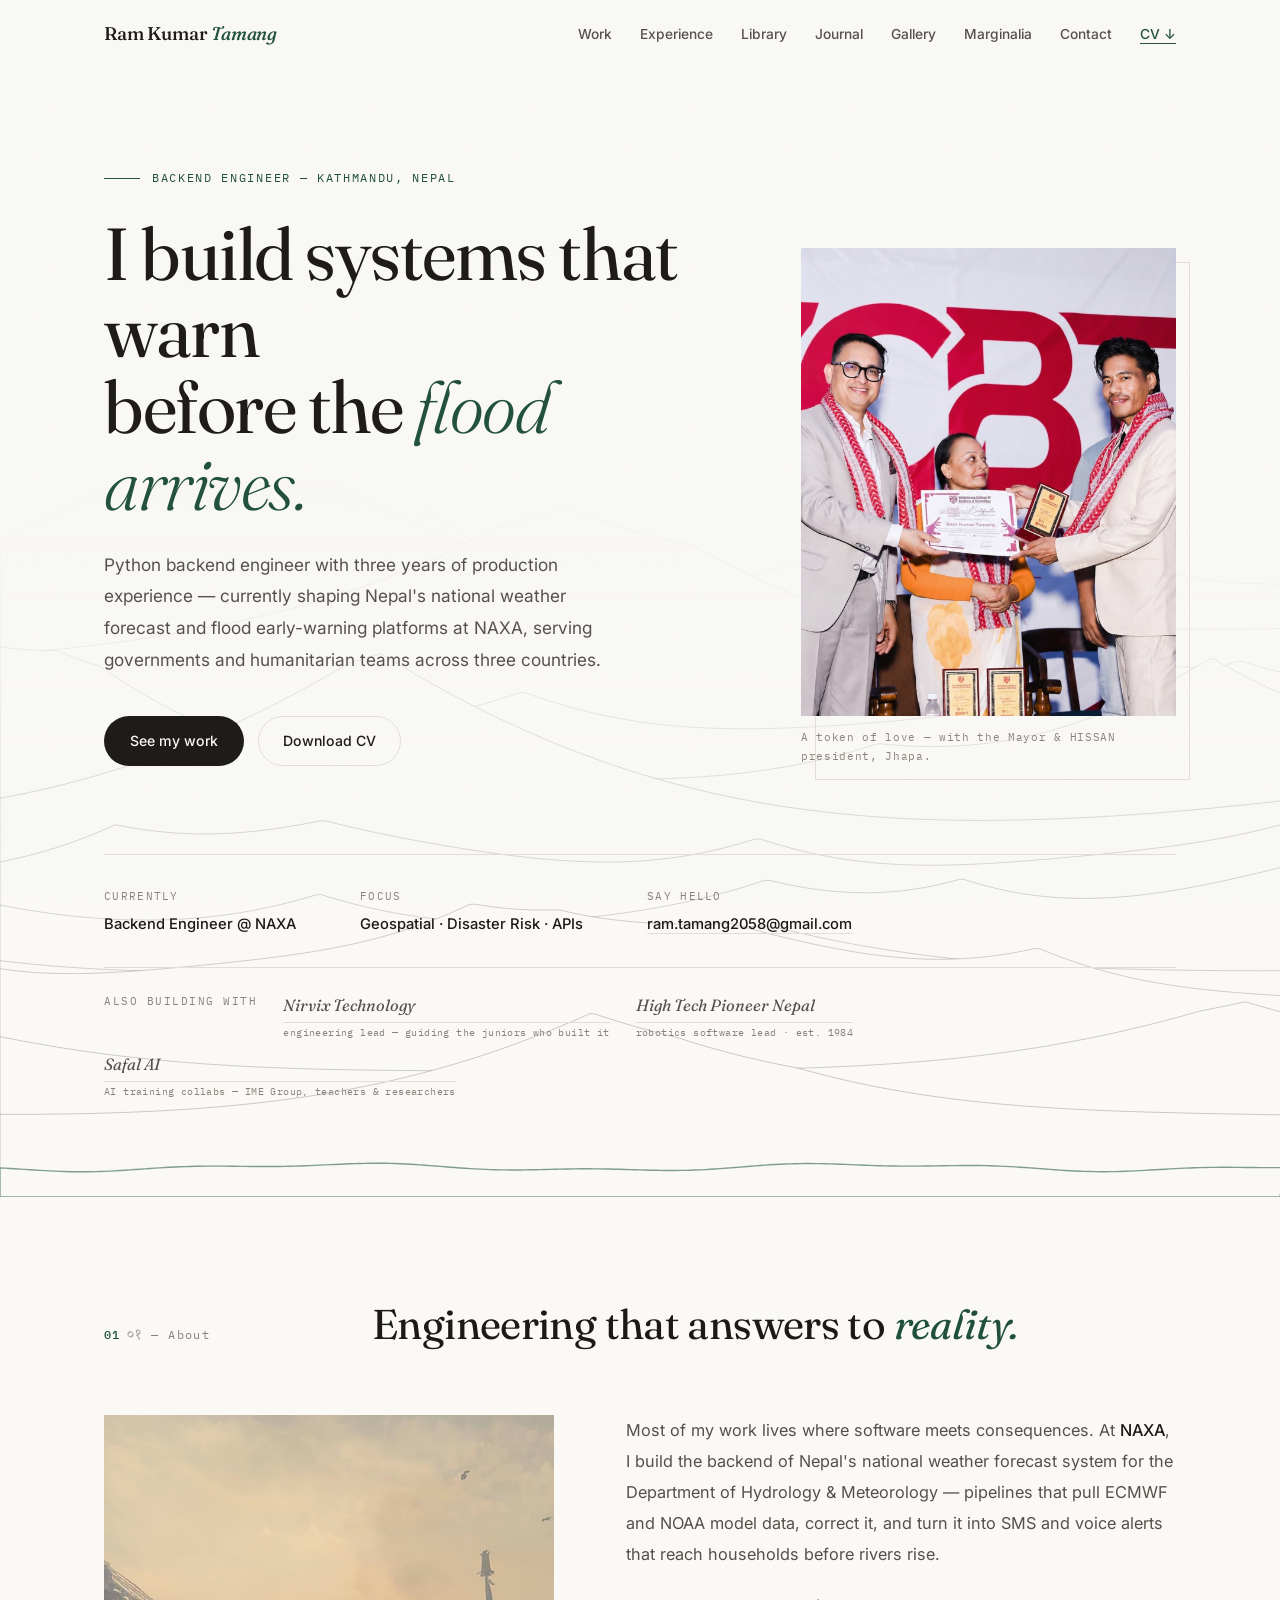
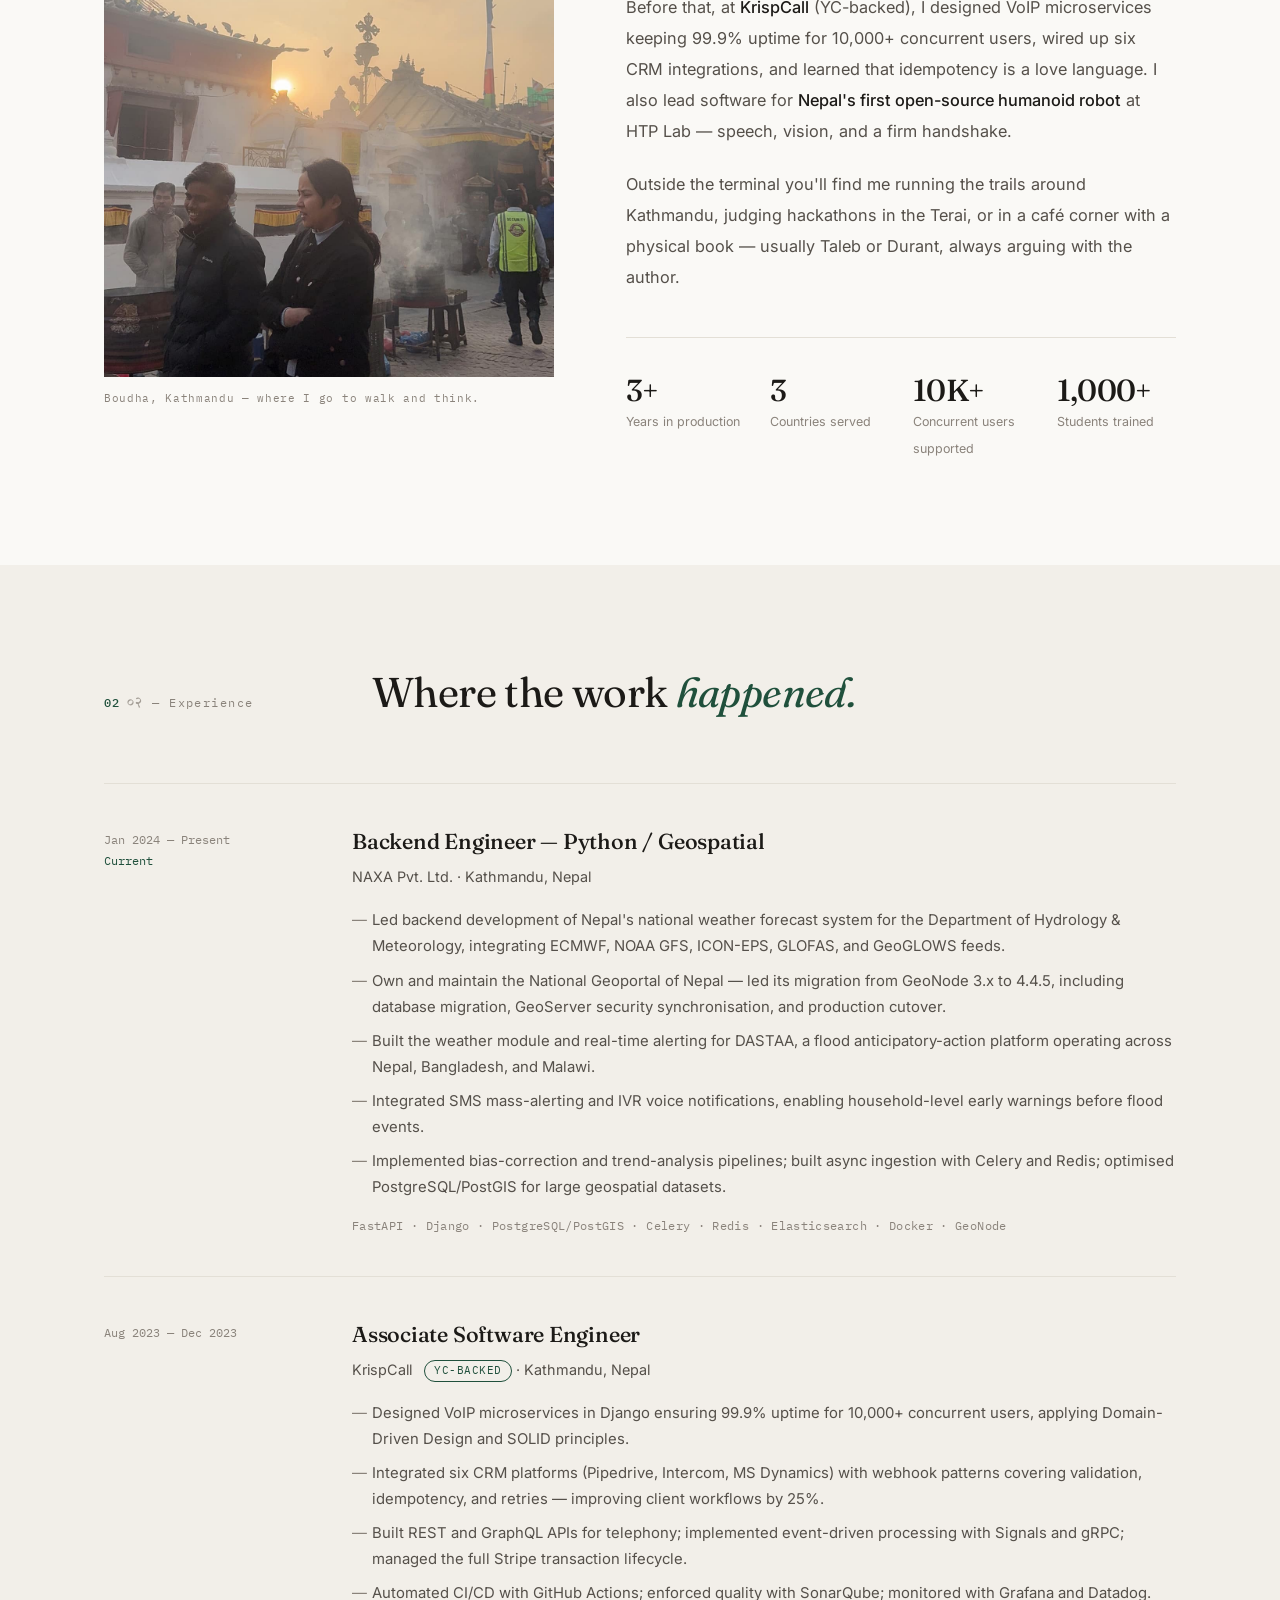
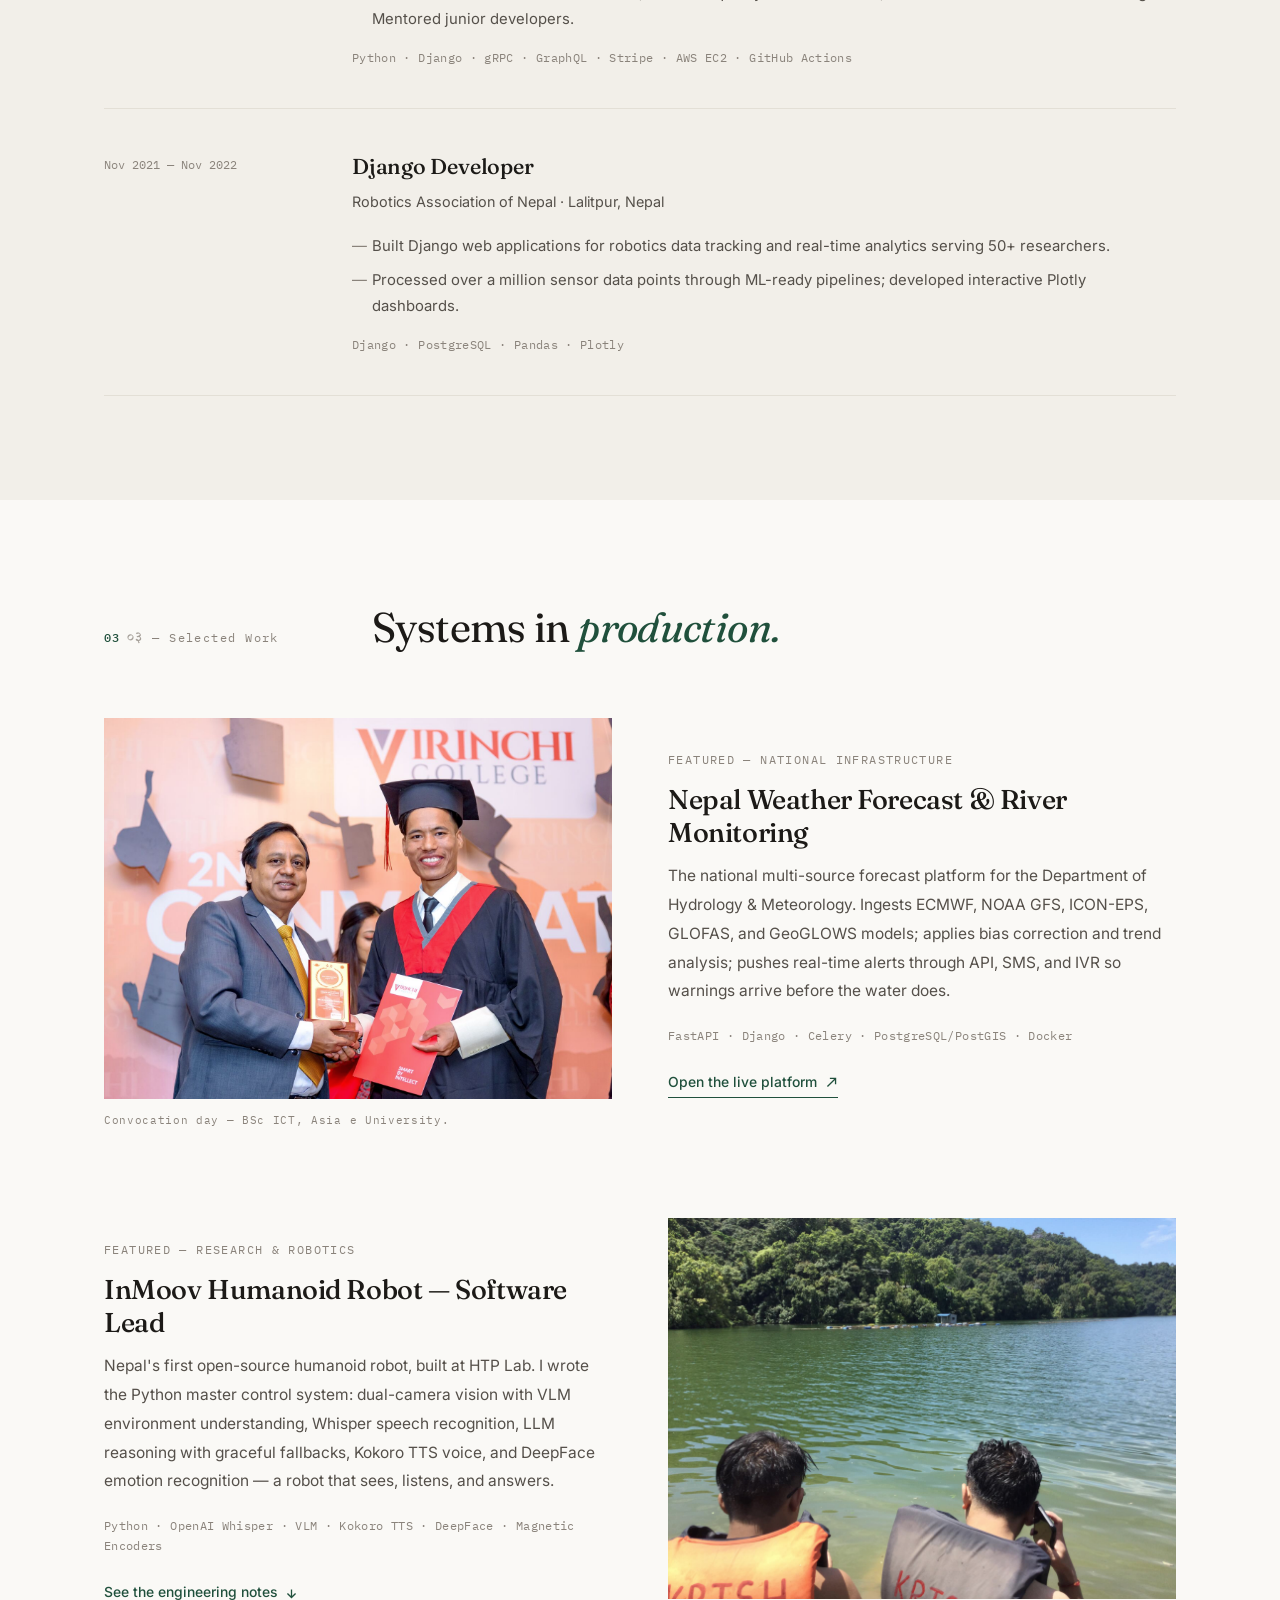
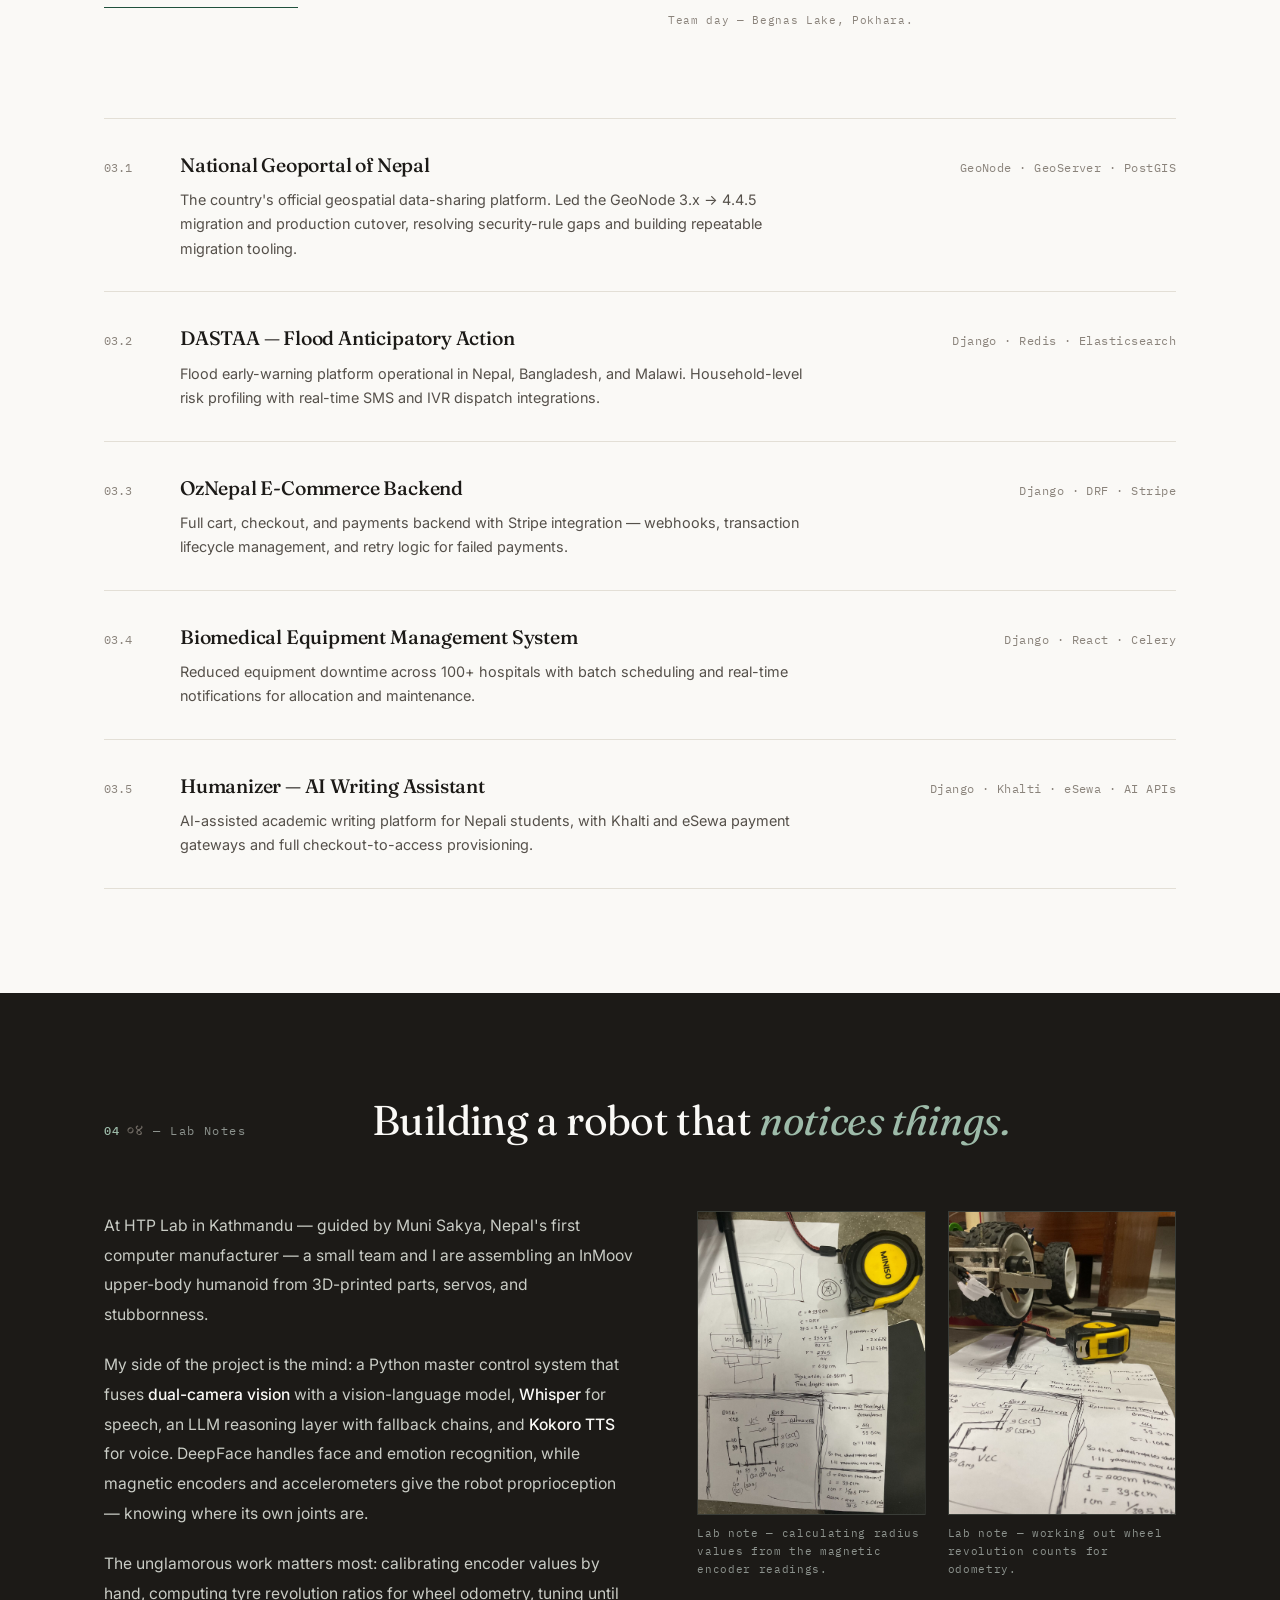
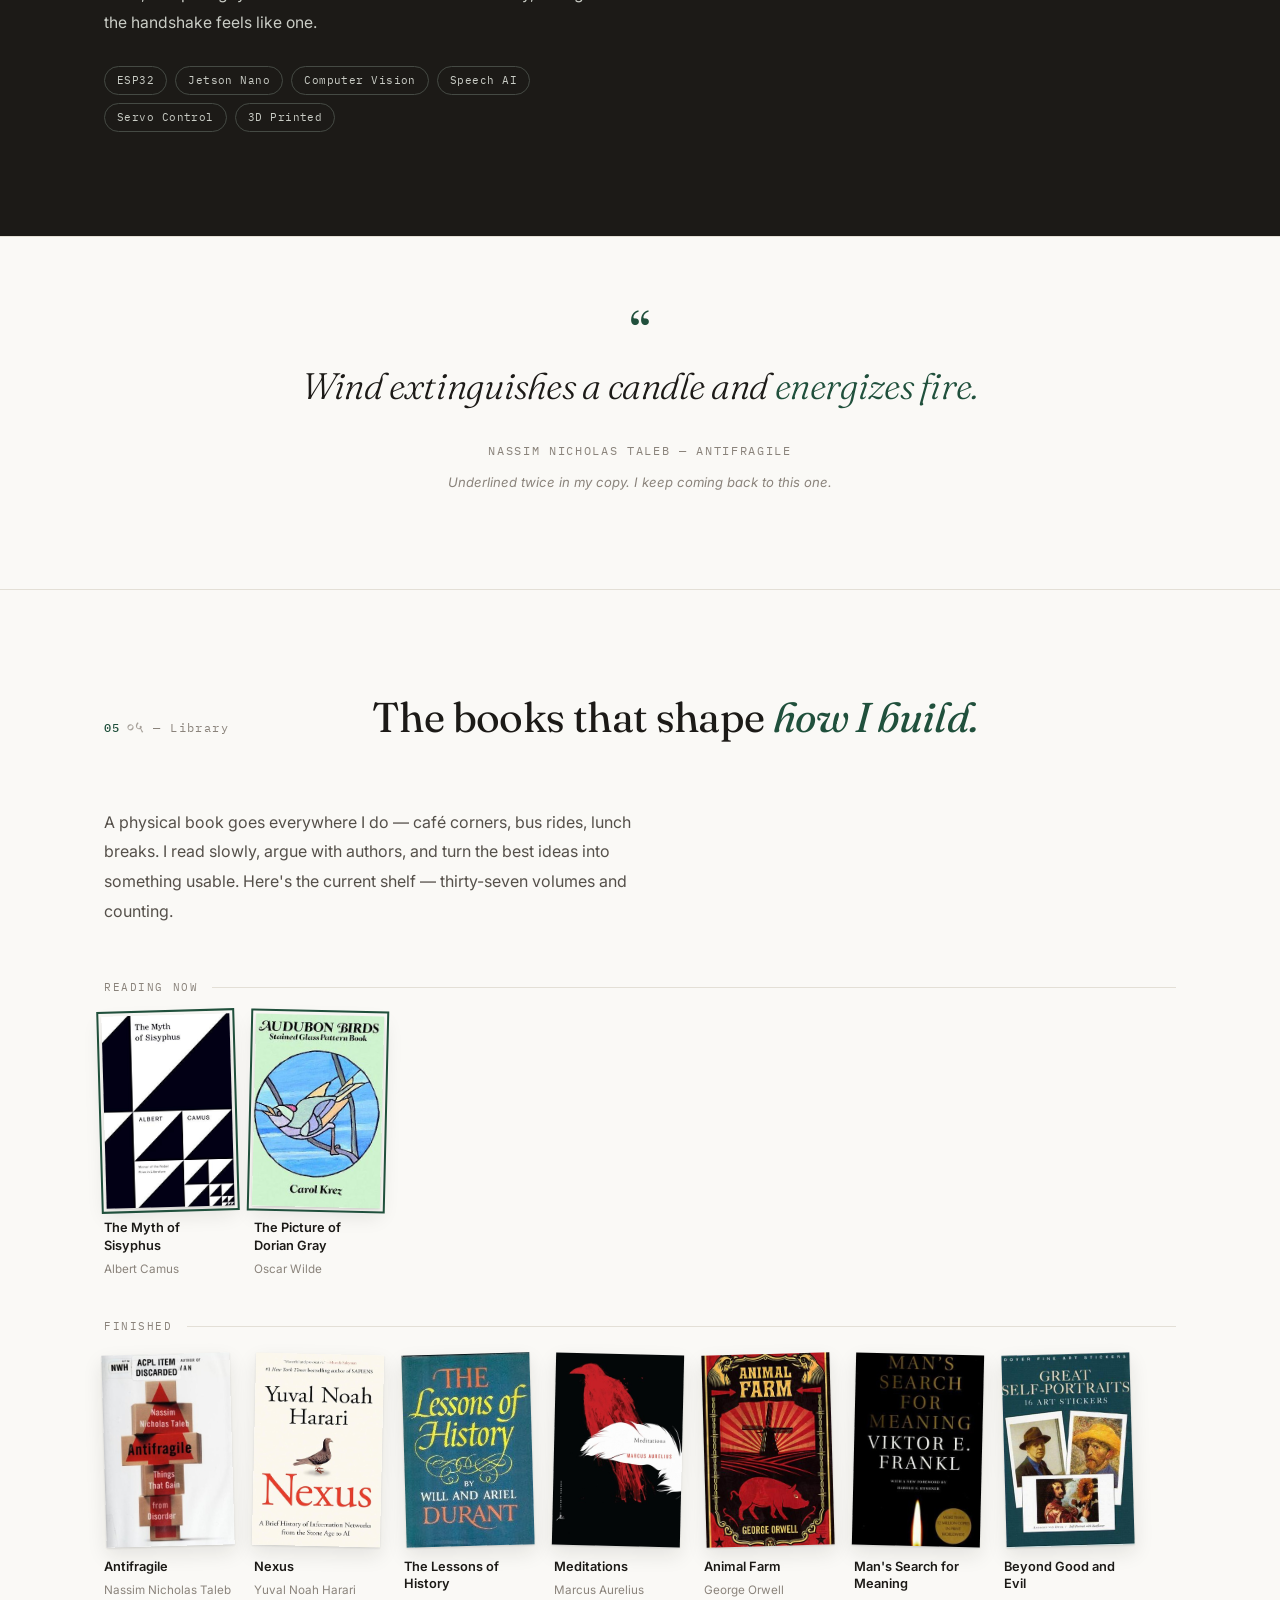
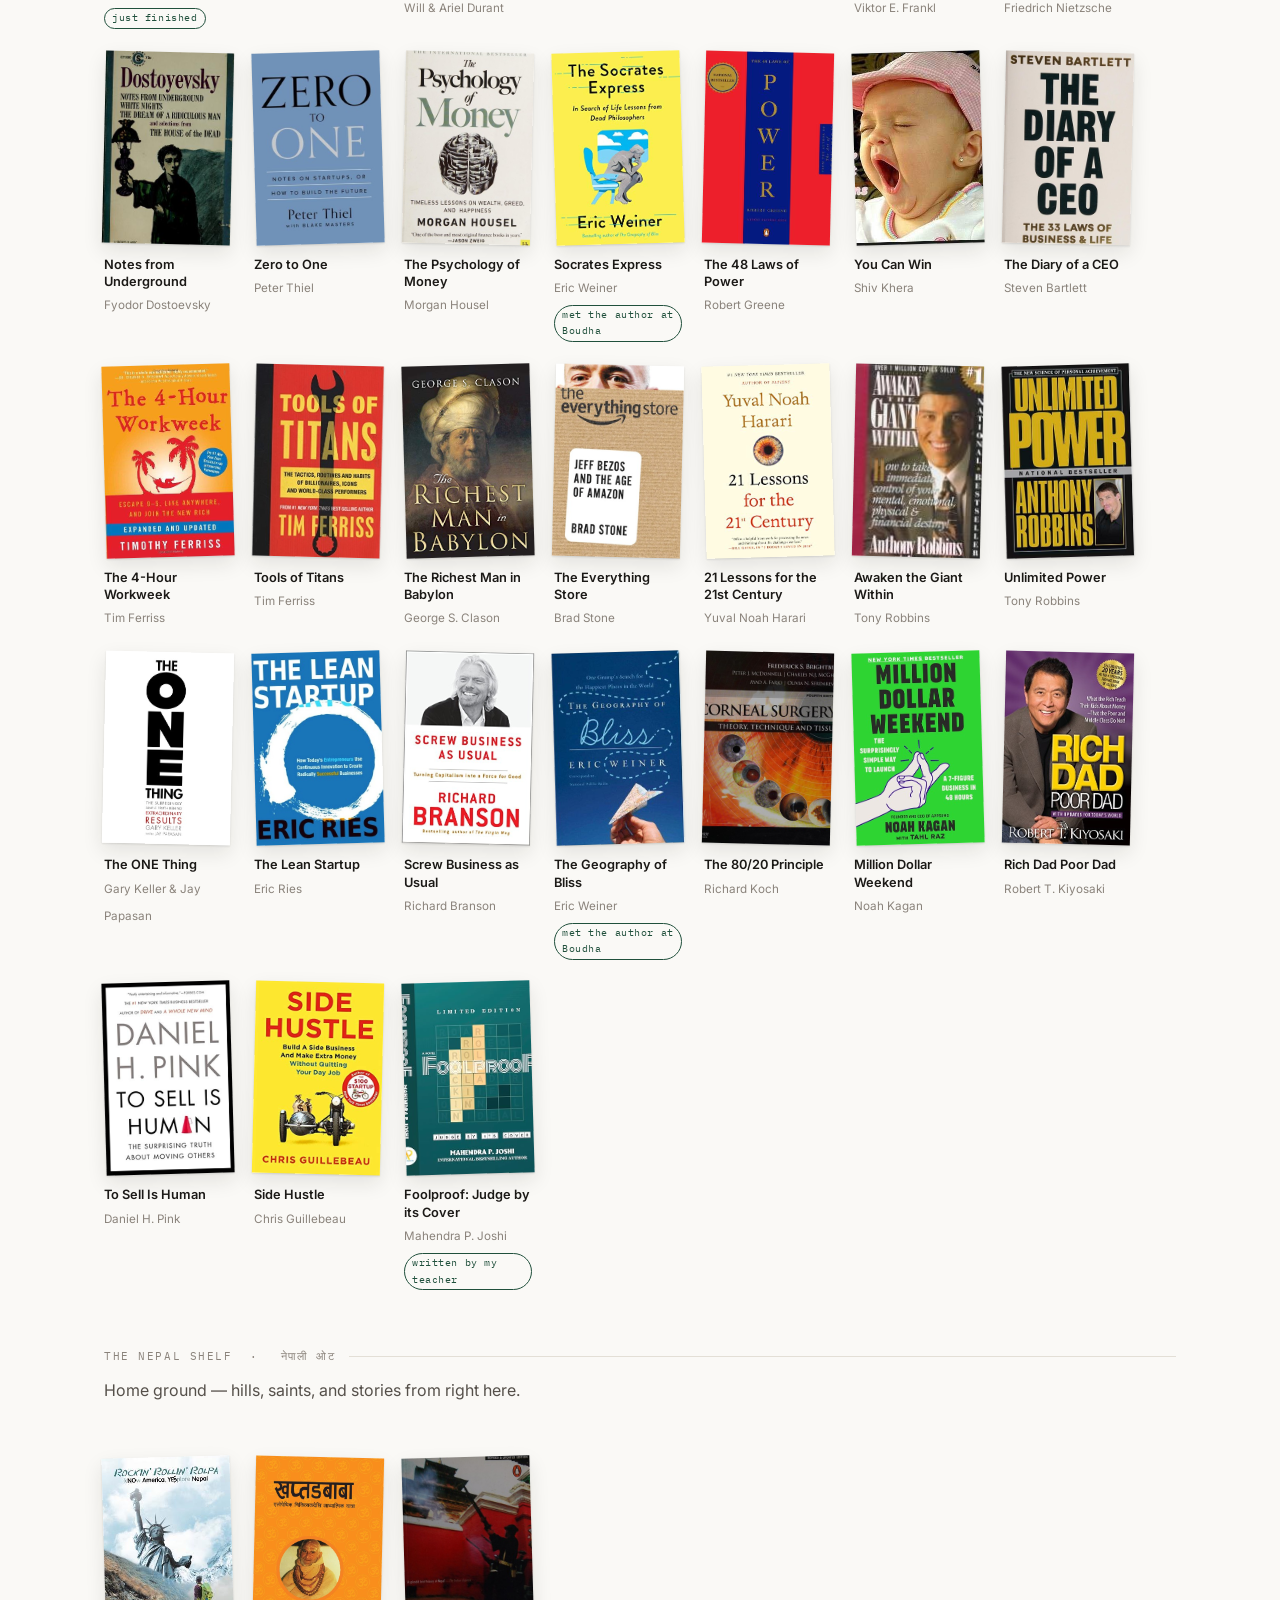
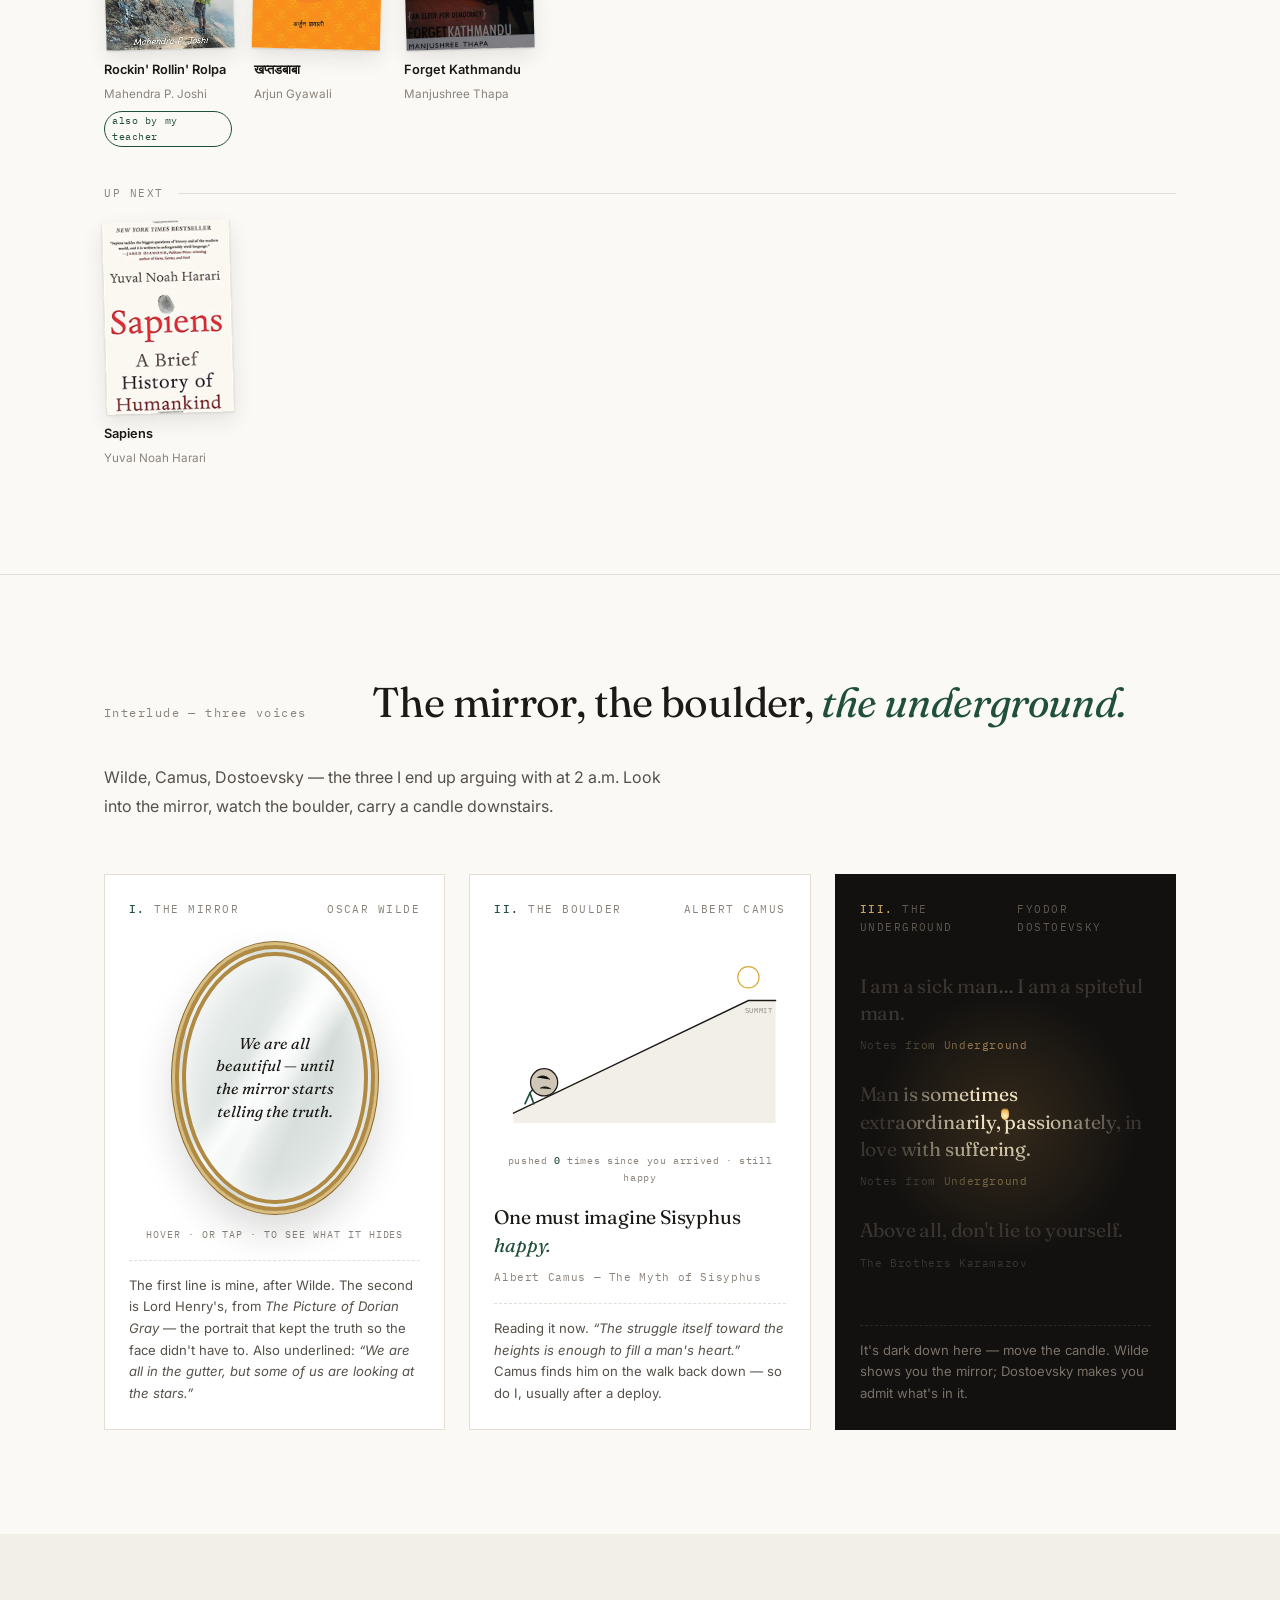
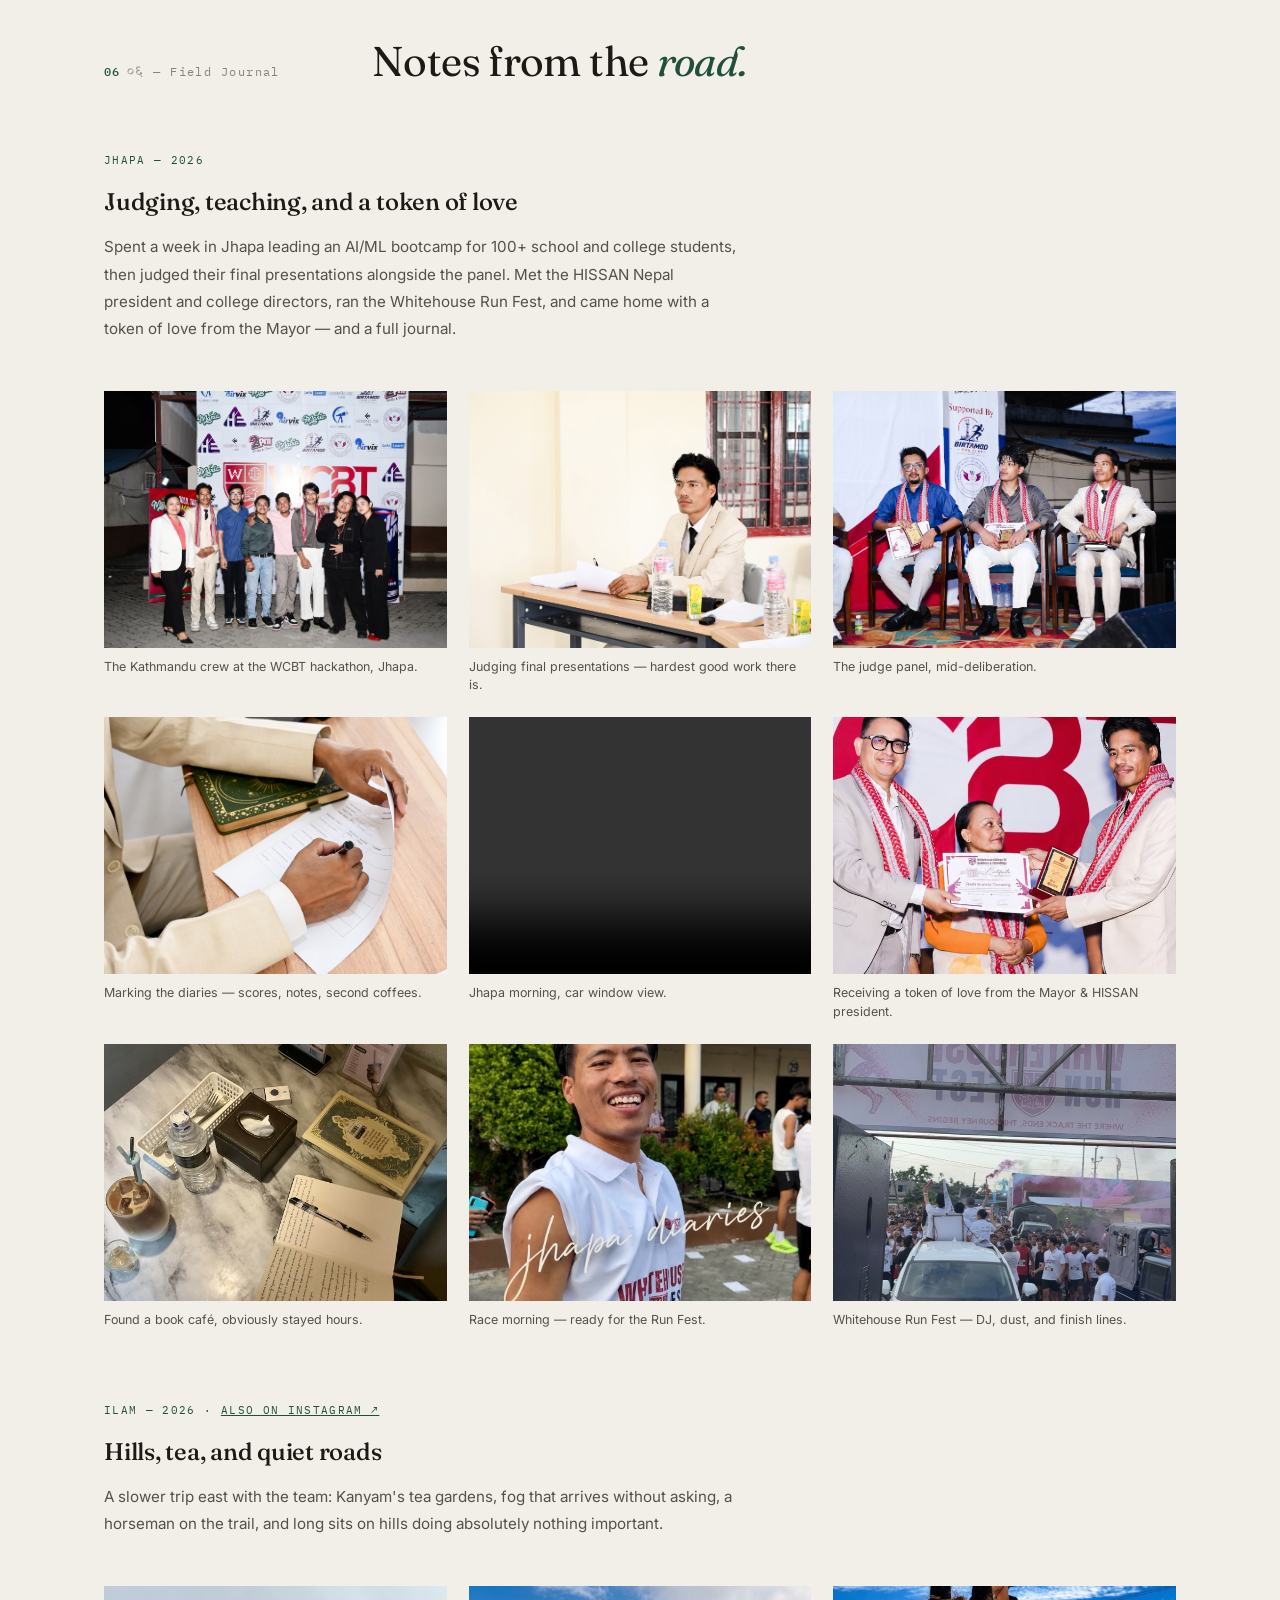
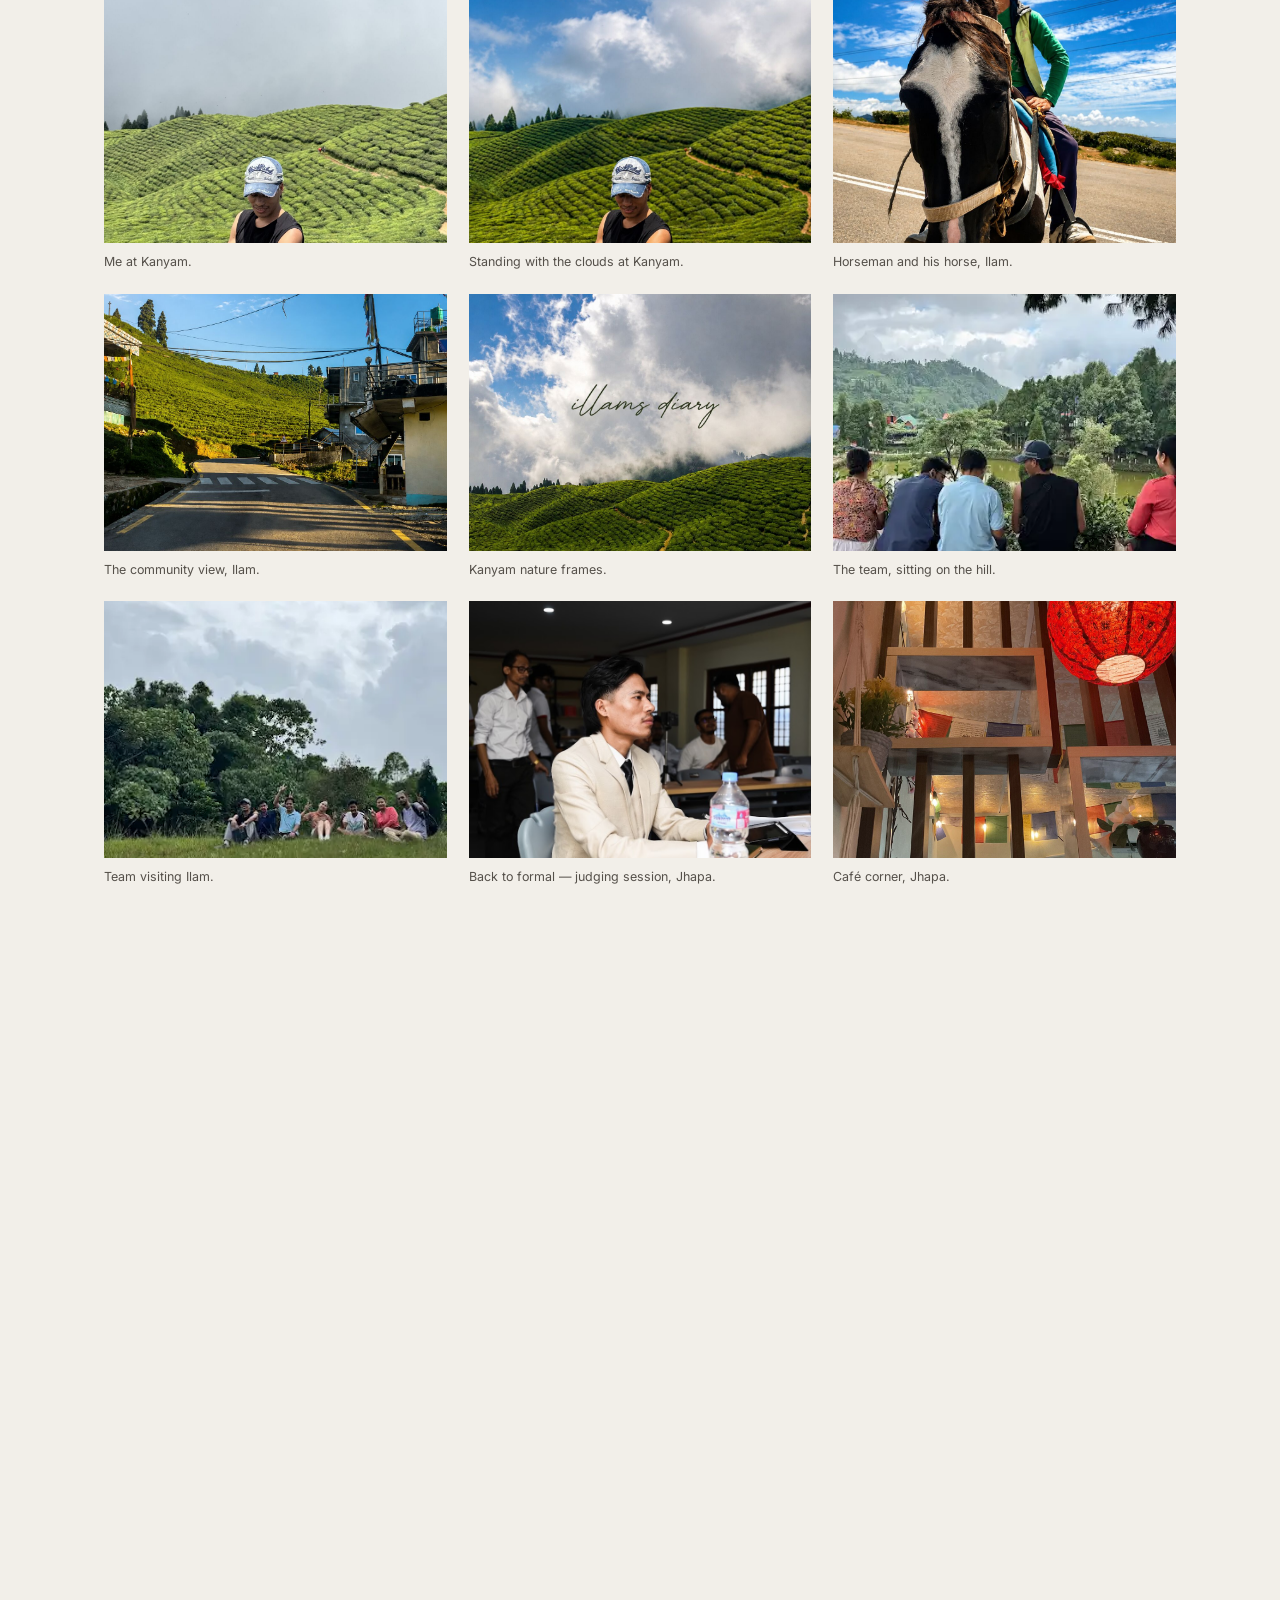
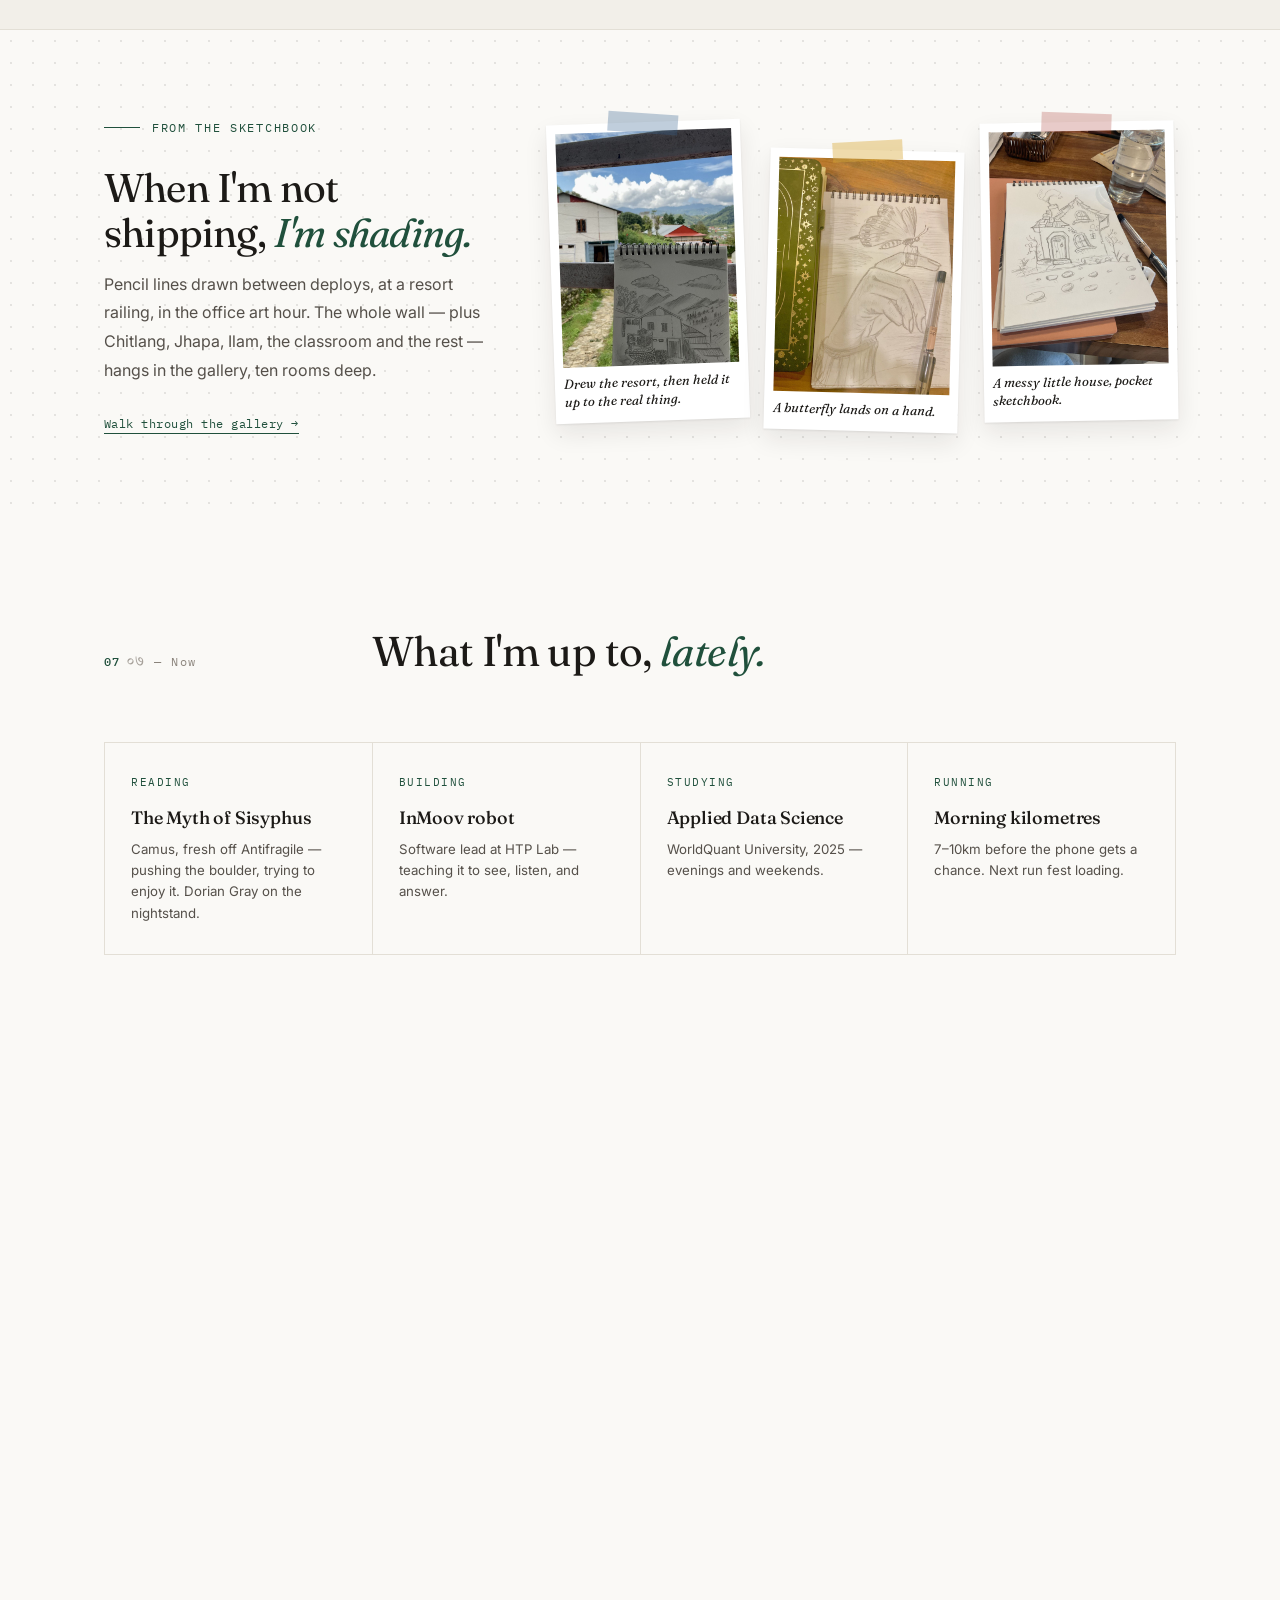
==== index.html @ a24c3bf3 "Home: sketchbook teaser linking into the gallery; brighter Chitlang video poster Co-Authored-By: Cla" ====
<!DOCTYPE html>
<html lang="en">
<head>
    <meta charset="UTF-8"/>
    <link rel="icon" type="image/svg+xml" href="/favicon.svg">
    <meta name="viewport" content="width=device-width, initial-scale=1.0"/>
    <meta name="description" content="Ram Kumar Tamang — Python Backend Engineer specialising in Django, FastAPI, and geospatial systems for disaster risk management. Based in Kathmandu, Nepal."/>
    <title>Ram Kumar Tamang — Backend Engineer</title>
    <meta property="og:type" content="website"/>
    <meta property="og:title" content="Ram Kumar Tamang — Python Backend Engineer"/>
    <meta property="og:description" content="Building Nepal's national weather forecast system at NAXA. Software lead on the country's first open-source humanoid robot. Kathmandu."/>
    <meta property="og:image" content="https://ram-tamang.com.np/images/jhapa_diary/reciving_token_of_love_from_mayer_and_predent_of_HISSAN.jpeg"/>
    <meta property="og:url" content="https://ram-tamang.com.np/"/>
    <meta name="twitter:card" content="summary_large_image"/>
    <link rel="preconnect" href="https://fonts.googleapis.com"/>
    <link rel="preconnect" href="https://fonts.gstatic.com" crossorigin/>
    <link href="https://fonts.googleapis.com/css2?family=Fraunces:opsz,wght@9..144,300;9..144,400;9..144,500;9..144,600&family=Inter:wght@400;500;600&family=IBM+Plex+Mono:wght@400;500&family=Noto+Serif+Devanagari:wght@300;400&display=swap" rel="stylesheet"/>
    <style>
        :root {
            --paper: #FAF9F6;
            --paper-2: #F2EFE9;
            --ink: #1C1A17;
            --ink-2: #55504A;
            --ink-3: #8A837B;
            --line: #E3DFD6;
            --accent: #20503C;
            --accent-dark: #16382A;
            --serif: 'Fraunces', Georgia, serif;
            --sans: 'Inter', -apple-system, sans-serif;
            --mono: 'IBM Plex Mono', monospace;
            --deva: 'Noto Serif Devanagari', var(--serif);
        }

        * { margin: 0; padding: 0; box-sizing: border-box; }
        html { scroll-behavior: smooth; }

        body {
            font-family: var(--sans);
            background: var(--paper);
            color: var(--ink);
            font-size: 16px;
            line-height: 1.7;
            -webkit-font-smoothing: antialiased;
        }

        ::selection { background: var(--accent); color: var(--paper); }

        a { color: inherit; }

        .wrap { max-width: 1120px; margin: 0 auto; padding: 0 24px; }

        /* ── NAV ── */
        header {
            position: fixed; top: 0; left: 0; right: 0; z-index: 100;
            background: rgba(250,249,246,0.92);
            backdrop-filter: blur(12px);
            border-bottom: 1px solid transparent;
            transition: border-color .3s;
        }
        header.scrolled { border-bottom-color: var(--line); }

        .nav {
            display: flex; justify-content: space-between; align-items: center;
            height: 68px;
        }
        .brand {
            font-family: var(--serif); font-size: 1.15rem; font-weight: 500;
            text-decoration: none; letter-spacing: -0.01em;
        }
        .brand em { font-style: italic; color: var(--accent); }
        .nav-links { display: flex; gap: 28px; list-style: none; align-items: center; }
        .nav-links a {
            text-decoration: none; font-size: 0.86rem; font-weight: 500;
            color: var(--ink-2); transition: color .2s;
        }
        .nav-links a:hover { color: var(--ink); }
        .nav-links .cv-link {
            color: var(--accent); border-bottom: 1px solid var(--accent);
            padding-bottom: 1px;
        }
        .nav-links .cv-link:hover { color: var(--accent-dark); }
        .burger { display: none; background: none; border: none; cursor: pointer; padding: 8px; }
        .burger span { display: block; width: 20px; height: 1.5px; background: var(--ink); margin: 5px 0; transition: .2s; }

        /* ── HERO ── */
        .hero { padding: 168px 0 96px; }

        .hero-grid {
            display: grid; grid-template-columns: 1.25fr 0.75fr;
            gap: 72px; align-items: end;
        }

        .kicker {
            font-family: var(--mono); font-size: 0.75rem; letter-spacing: 0.14em;
            text-transform: uppercase; color: var(--accent); margin-bottom: 28px;
            display: flex; align-items: center; gap: 12px;
        }
        .kicker::before { content: ''; width: 36px; height: 1px; background: var(--accent); }

        h1.display {
            font-family: var(--serif); font-weight: 400;
            font-size: clamp(2.35rem, 6.2vw, 4.6rem);
            line-height: 1.04; letter-spacing: -0.02em;
            margin-bottom: 26px;
        }
        h1.display em { font-style: italic; font-weight: 300; color: var(--accent); }

        .hero-lede {
            font-size: 1.08rem; color: var(--ink-2); max-width: 520px;
            line-height: 1.85; margin-bottom: 40px;
        }

        .hero-actions { display: flex; gap: 14px; flex-wrap: wrap; align-items: center; }

        .btn-solid {
            display: inline-flex; align-items: center; gap: 10px;
            background: var(--ink); color: var(--paper);
            padding: 13px 26px; border-radius: 999px;
            font-size: 0.88rem; font-weight: 500; text-decoration: none;
            transition: background .2s, transform .2s;
        }
        .btn-solid:hover { background: var(--accent-dark); transform: translateY(-1px); }

        .btn-line {
            display: inline-flex; align-items: center; gap: 10px;
            padding: 12px 24px; border-radius: 999px;
            border: 1px solid var(--line); color: var(--ink);
            font-size: 0.88rem; font-weight: 500; text-decoration: none;
            transition: border-color .2s, color .2s;
        }
        .btn-line:hover { border-color: var(--ink); }

        .hero-photo { position: relative; }
        .hero-photo img {
            width: 100%; aspect-ratio: 4/5; object-fit: cover;
            display: block; filter: saturate(0.94);
        }
        .hero-photo figcaption {
            font-family: var(--mono); font-size: 0.7rem; color: var(--ink-3);
            margin-top: 12px; letter-spacing: 0.06em;
        }

        .hero-meta {
            display: grid; grid-template-columns: repeat(3, auto);
            justify-content: start; gap: 64px;
            margin-top: 88px; padding-top: 32px;
            border-top: 1px solid var(--line);
        }
        .hm dt {
            font-family: var(--mono); font-size: 0.68rem; letter-spacing: 0.12em;
            text-transform: uppercase; color: var(--ink-3); margin-bottom: 6px;
        }
        .hm dd { font-size: 0.92rem; font-weight: 500; }
        .hm dd a { text-decoration: none; border-bottom: 1px solid var(--line); }
        .hm dd a:hover { border-color: var(--ink); }

        /* ── SECTION SCAFFOLD ── */
        section { padding: 104px 0; }
        .sec-head {
            display: grid; grid-template-columns: 220px 1fr;
            gap: 48px; margin-bottom: 64px; align-items: baseline;
        }
        .sec-no {
            font-family: var(--mono); font-size: 0.75rem; color: var(--ink-3);
            letter-spacing: 0.12em;
        }
        .sec-no b { color: var(--accent); font-weight: 500; }
        h2.sec-title {
            font-family: var(--serif); font-weight: 400;
            font-size: clamp(1.9rem, 3.6vw, 2.6rem);
            letter-spacing: -0.015em; line-height: 1.15;
        }
        h2.sec-title em { font-style: italic; color: var(--accent); }

        /* ── ABOUT ── */
        .about-grid {
            display: grid; grid-template-columns: 0.9fr 1.1fr;
            gap: 72px; align-items: start;
        }
        .about-photo img {
            width: 100%; aspect-ratio: 4/5; object-fit: cover; display: block;
            filter: saturate(0.94);
        }
        .about-photo figcaption {
            font-family: var(--mono); font-size: 0.7rem; color: var(--ink-3);
            margin-top: 12px; letter-spacing: 0.06em;
        }
        .about-copy p { color: var(--ink-2); margin-bottom: 22px; font-size: 1.02rem; line-height: 1.9; }
        .about-copy p strong { color: var(--ink); font-weight: 500; }

        .facts {
            margin-top: 44px; padding-top: 36px; border-top: 1px solid var(--line);
            display: grid; grid-template-columns: repeat(4, 1fr); gap: 24px;
        }
        .fact b {
            display: block; font-family: var(--serif); font-weight: 500;
            font-size: 1.9rem; letter-spacing: -0.02em; line-height: 1.1;
        }
        .fact span { font-size: 0.78rem; color: var(--ink-3); }

        /* ── EXPERIENCE ── */
        #experience { background: var(--paper-2); }

        .xp-row {
            display: grid; grid-template-columns: 200px 1fr;
            gap: 48px; padding: 40px 0;
            border-top: 1px solid var(--line);
        }
        .xp-row:last-child { border-bottom: 1px solid var(--line); }
        .xp-when {
            font-family: var(--mono); font-size: 0.78rem; color: var(--ink-3);
            padding-top: 5px;
        }
        .xp-when .now { color: var(--accent); }
        .xp-role { font-family: var(--serif); font-size: 1.35rem; font-weight: 500; letter-spacing: -0.01em; }
        .xp-org { font-size: 0.9rem; color: var(--ink-2); margin: 4px 0 18px; }
        .xp-org .tagchip {
            display: inline-block; font-family: var(--mono); font-size: 0.66rem;
            color: var(--accent); border: 1px solid var(--accent);
            border-radius: 999px; padding: 1px 9px; margin-left: 8px;
            vertical-align: 1px; letter-spacing: 0.05em;
        }
        .xp-row ul { list-style: none; }
        .xp-row li {
            color: var(--ink-2); font-size: 0.93rem; line-height: 1.75;
            padding-left: 20px; position: relative; margin-bottom: 8px;
        }
        .xp-row li::before {
            content: '—'; position: absolute; left: 0; color: var(--ink-3);
        }
        .xp-stack {
            margin-top: 16px; font-family: var(--mono); font-size: 0.74rem;
            color: var(--ink-3); letter-spacing: 0.03em;
        }

        /* ── WORK ── */
        .work-feature {
            display: grid; grid-template-columns: 1fr 1fr; gap: 56px;
            align-items: center; margin-bottom: 88px;
        }
        .work-feature.flip .wf-media { order: 2; }
        .wf-media figcaption { font-family: var(--mono); font-size: 0.7rem; color: var(--ink-3); margin-top: 12px; letter-spacing: 0.06em; }
        .wf-media img {
            width: 100%; aspect-ratio: 4/3; object-fit: cover; display: block;
            filter: saturate(0.94);
        }
        .wf-no {
            font-family: var(--mono); font-size: 0.72rem; color: var(--ink-3);
            letter-spacing: 0.12em; margin-bottom: 14px;
        }
        .wf-body h3 {
            font-family: var(--serif); font-weight: 500; font-size: 1.7rem;
            letter-spacing: -0.015em; margin-bottom: 14px; line-height: 1.2;
        }
        .wf-body p { color: var(--ink-2); font-size: 0.97rem; line-height: 1.85; margin-bottom: 20px; }
        .wf-stack {
            font-family: var(--mono); font-size: 0.74rem; color: var(--ink-3);
            margin-bottom: 22px; letter-spacing: 0.03em;
        }
        .wf-link {
            display: inline-flex; align-items: center; gap: 8px;
            font-size: 0.87rem; font-weight: 500; color: var(--accent);
            text-decoration: none; border-bottom: 1px solid var(--accent);
            padding-bottom: 2px; transition: color .2s, border-color .2s;
        }
        .wf-link:hover { color: var(--accent-dark); border-color: var(--accent-dark); }
        .wf-link svg { width: 13px; height: 13px; }

        .work-list { border-top: 1px solid var(--line); }
        .work-item {
            display: grid; grid-template-columns: 48px 1fr auto;
            gap: 28px; padding: 30px 0; border-bottom: 1px solid var(--line);
            text-decoration: none; align-items: baseline;
            transition: background .2s;
        }
        .work-item:hover { background: rgba(32,80,60,0.03); }
        .wi-no { font-family: var(--mono); font-size: 0.76rem; color: var(--ink-3); }
        .wi-main h4 {
            font-family: var(--serif); font-weight: 500; font-size: 1.22rem;
            letter-spacing: -0.01em; margin-bottom: 6px;
        }
        .wi-main p { color: var(--ink-2); font-size: 0.9rem; line-height: 1.7; max-width: 640px; }
        .wi-side {
            font-family: var(--mono); font-size: 0.72rem; color: var(--ink-3);
            text-align: right; white-space: nowrap; letter-spacing: 0.04em;
        }

        /* ── ROBOTICS ── */
        #robotics { background: var(--ink); color: var(--paper); }
        #robotics .sec-no { color: #8d938e; }
        #robotics .sec-no b { color: #9DBBA9; }
        #robotics h2.sec-title em { color: #9DBBA9; }

        .robot-grid { display: grid; grid-template-columns: 1.05fr 0.95fr; gap: 64px; align-items: start; }
        .robot-grid > * { min-width: 0; }
        .robot-copy p { color: #C9CCC5; font-size: 0.98rem; line-height: 1.9; margin-bottom: 20px; }
        .robot-copy p strong { color: var(--paper); font-weight: 500; }
        .robot-notes { display: grid; grid-template-columns: 1fr 1fr; gap: 22px; align-items: start; }
        .rnote img {
            width: 100%; aspect-ratio: 3/4; object-fit: cover; display: block;
            border: 1px solid #3a3d38;
        }
        .rnote figcaption {
            font-family: var(--mono); font-size: 0.7rem; color: #8d938e;
            margin-top: 10px; letter-spacing: 0.06em; line-height: 1.6;
        }
        .robot-tags {
            display: flex; flex-wrap: wrap; gap: 8px; margin-top: 28px;
        }
        .robot-tags span {
            font-family: var(--mono); font-size: 0.7rem; color: #C9CCC5;
            border: 1px solid #454a44; border-radius: 999px; padding: 4px 12px;
            letter-spacing: 0.04em;
        }

        /* ── LIBRARY ── */
        .lib-intro { color: var(--ink-2); font-size: 1rem; max-width: 560px; line-height: 1.85; margin-bottom: 52px; }
        .lib-status {
            font-family: var(--mono); font-size: 0.7rem; letter-spacing: 0.14em;
            text-transform: uppercase; color: var(--ink-3);
            margin: 36px 0 18px; display: flex; align-items: center; gap: 14px;
        }
        .lib-status::after { content: ''; flex: 1; height: 1px; background: var(--line); }
        .lib-status:first-of-type { margin-top: 0; }
        .lib-row { display: flex; gap: 22px; flex-wrap: wrap; }
        .book { width: 128px; }
        .book img {
            width: 128px; height: 192px; object-fit: cover; display: block;
            box-shadow: 0 1px 2px rgba(28,26,23,0.12), 0 8px 20px rgba(28,26,23,0.10);
            transition: transform .25s ease, box-shadow .25s ease;
        }
        .book:hover img { transform: translateY(-5px); box-shadow: 0 2px 3px rgba(28,26,23,0.12), 0 16px 32px rgba(28,26,23,0.14); }

        .book { position: relative; }
        .book .takeaway {
            position: absolute; top: 0; left: 0; right: 0; height: 192px;
            background: linear-gradient(180deg, rgba(28,26,23,0.86), rgba(22,56,42,0.94));
            color: #F2EFE9; font-family: var(--serif); font-style: italic;
            font-size: 0.78rem; line-height: 1.55; padding: 13px 12px;
            display: flex; align-items: flex-end;
            opacity: 0; transform: translateY(10px);
            transition: opacity .25s ease, transform .25s ease;
            pointer-events: none; border-radius: 2px;
        }
        .book:hover .takeaway { opacity: 1; transform: translateY(0); }
        @media (hover: none) { .book .takeaway { display: none; } }

        .book b {
            display: block; font-size: 0.8rem; font-weight: 600;
            line-height: 1.35; margin-top: 12px;
        }
        .book span { font-size: 0.73rem; color: var(--ink-3); }
        .book.reading img { outline: 2px solid var(--accent); outline-offset: 3px; }

        /* ── THREE VOICES — Wilde · Camus · Dostoevsky ── */
        .voices { padding: 104px 0; border-top: 1px solid var(--line); }
        .voices-lede { color: var(--ink-2); max-width: 580px; line-height: 1.85; margin: -28px 0 52px; }
        .voices-grid { display: grid; grid-template-columns: repeat(3, 1fr); gap: 24px; }
        .v-card {
            position: relative; border: 1px solid var(--line); background: #fff;
            padding: 26px 24px 24px; display: flex; flex-direction: column; min-height: 520px;
        }
        .v-no {
            font-family: var(--mono); font-size: 0.66rem; letter-spacing: 0.14em;
            text-transform: uppercase; color: var(--ink-3); display: flex; justify-content: space-between;
        }
        .v-no b { color: var(--accent); font-weight: 500; }
        .v-stage { flex: 1; display: flex; align-items: center; justify-content: center; padding: 26px 0; }
        .v-quote { font-family: var(--serif); font-size: 1.22rem; line-height: 1.4; letter-spacing: -0.01em; }
        .v-quote em { color: var(--accent); }
        .v-by { font-family: var(--mono); font-size: 0.66rem; color: var(--ink-3); letter-spacing: 0.06em; margin-top: 10px; }
        .v-note { font-size: 0.82rem; color: var(--ink-2); line-height: 1.65; margin-top: 16px; padding-top: 14px; border-top: 1px dashed var(--line); }

        /* I. the mirror */
        .mirror {
            position: relative; width: 200px; aspect-ratio: 3 / 4; border-radius: 50%;
            border: 11px double #B08A43; cursor: pointer; overflow: hidden;
            box-shadow: 0 0 0 3px #D9BE82, 0 0 0 4px #8C6A2E, 0 18px 40px rgba(28,26,23,0.18), inset 0 0 30px rgba(255,255,255,0.7);
            background: linear-gradient(125deg, #F4F6F5 0%, #DDE4E1 38%, #F9FBFA 47%, #D3DBD8 58%, #EDF1EF 100%);
            display: flex; align-items: center; justify-content: center; text-align: center;
            transition: background .9s ease, box-shadow .9s ease;
        }
        .mirror::before {
            content: ''; position: absolute; inset: -40%;
            background: linear-gradient(115deg, transparent 42%, rgba(255,255,255,0.75) 50%, transparent 58%);
            animation: sheen 6s ease-in-out infinite;
        }
        @keyframes sheen { 0%, 60% { transform: translateX(-60%); } 100% { transform: translateX(60%); } }
        .mirror p {
            position: absolute; inset: 0; display: flex; align-items: center; justify-content: center;
            padding: 0 26px; font-family: var(--serif); font-style: italic; font-size: 0.98rem; line-height: 1.45;
            transition: opacity .7s ease, filter .7s ease;
        }
        .mirror .m-truth { opacity: 0; color: #E9DCC3; filter: blur(4px); }
        .mirror svg { position: absolute; inset: 0; width: 100%; height: 100%; opacity: 0; transition: opacity .6s ease .15s; }
        .mirror.real, .v-card:hover .mirror {
            background: radial-gradient(ellipse at 50% 40%, #4A3F33 0%, #2A231C 65%, #17130F 100%);
            box-shadow: 0 0 0 3px #9C8456, 0 0 0 4px #5B4520, 0 18px 40px rgba(28,26,23,0.3), inset 0 0 40px rgba(0,0,0,0.8);
        }
        .mirror.real .m-face, .v-card:hover .mirror .m-face { opacity: 0; filter: blur(4px); }
        .mirror.real .m-truth, .v-card:hover .mirror .m-truth { opacity: 1; filter: none; }
        .mirror.real svg, .v-card:hover .mirror svg { opacity: 1; }
        .mirror.real::before, .v-card:hover .mirror::before { animation: none; opacity: 0; }
        .v-hint { font-family: var(--mono); font-size: 0.6rem; color: var(--ink-3); letter-spacing: 0.1em; text-transform: uppercase; text-align: center; margin-top: -10px; }

        /* II. the boulder */
        .hill { width: 100%; max-width: 300px; overflow: visible; }
        .hill .slope { fill: none; stroke: var(--ink); stroke-width: 1.4; stroke-linecap: round; }
        .hill .ground { fill: var(--paper-2); }
        .hill .rock { fill: #CFC6B6; stroke: var(--ink); stroke-width: 1.3; }
        .hill .rock-line { stroke: var(--ink); stroke-width: 1; }
        .hill .man { fill: none; stroke: var(--accent); stroke-width: 1.8; stroke-linecap: round; stroke-linejoin: round; }
        .hill .man circle { fill: var(--accent); stroke: none; }
        .hill .sun { fill: none; stroke: #D9A93A; stroke-width: 1.2; }
        .hill text { font-family: var(--mono); font-size: 7px; letter-spacing: 0.1em; fill: var(--ink-3); text-transform: uppercase; }
        .boulder { transform: translate(51.6px, 134.2px); animation: roll 9s infinite; }
        .spin { transform-box: fill-box; transform-origin: center; animation: spin 9s infinite; }
        .walker { transform: translate(38px, 156.2px); animation: walk 9s infinite; }
        @keyframes roll {
            0%   { transform: translate(51.6px, 134.2px); animation-timing-function: cubic-bezier(.45,.05,.55,.95); }
            58%  { transform: translate(219.5px, 53.9px); }
            64%  { transform: translate(219.5px, 53.9px); animation-timing-function: cubic-bezier(.55,0,1,.45); }
            74%, 100% { transform: translate(51.6px, 134.2px); }
        }
        @keyframes spin {
            0%   { transform: rotate(0deg); animation-timing-function: cubic-bezier(.45,.05,.55,.95); }
            58%, 64% { transform: rotate(760deg); animation-timing-function: cubic-bezier(.55,0,1,.45); }
            74%, 100% { transform: rotate(0deg); }
        }
        @keyframes walk {
            0%   { transform: translate(38px, 156.2px); animation-timing-function: cubic-bezier(.45,.05,.55,.95); }
            58%, 68% { transform: translate(205.9px, 75.9px); }
            100% { transform: translate(38px, 156.2px); }
        }
        .v-count { font-family: var(--mono); font-size: 0.64rem; color: var(--ink-3); letter-spacing: 0.06em; text-align: center; margin-top: -8px; }
        .v-count b { color: var(--accent); font-weight: 500; }

        /* III. the underground */
        .v-card.under { background: #121110; border-color: #121110; color: #3A3530; cursor: none; overflow: hidden; }
        .v-card.under .v-no { color: #5E5750; }
        .v-card.under .v-no b { color: #C9A461; }
        .under-text { position: relative; flex: 1; display: flex; flex-direction: column; justify-content: center; gap: 26px; padding: 24px 0; }
        .under-text .v-quote { color: inherit; }
        .under-text .v-by { color: inherit; }
        .under-lit {
            position: absolute; inset: 0; color: #F3E4C4; pointer-events: none;
            display: flex; flex-direction: column; justify-content: center; gap: 26px; padding: 24px 0;
            -webkit-mask-image: radial-gradient(circle var(--r, 120px) at var(--x, 50%) var(--y, 45%), #000 25%, transparent 100%);
                    mask-image: radial-gradient(circle var(--r, 120px) at var(--x, 50%) var(--y, 45%), #000 25%, transparent 100%);
        }
        .under-lit .v-by { color: #C9A461; }
        .under-glow {
            position: absolute; inset: 0; pointer-events: none;
            background: radial-gradient(circle 190px at var(--gx, 50%) var(--gy, 45%), rgba(233,170,80,0.16), transparent 70%);
        }
        .flame {
            position: absolute; width: 8px; height: 14px; left: var(--gx, 50%); top: var(--gy, 45%);
            margin: -18px 0 0 -4px; border-radius: 50% 50% 50% 50% / 60% 60% 40% 40%;
            background: radial-gradient(circle at 50% 70%, #FFF3C8, #F2B24C 55%, rgba(242,120,40,0) 75%);
            filter: blur(0.4px); pointer-events: none; animation: flicker 1.6s ease-in-out infinite alternate;
        }
        @keyframes flicker { 0% { transform: scale(1) rotate(-3deg); } 40% { transform: scale(1.08, 0.94) rotate(2deg); } 100% { transform: scale(0.95, 1.07) rotate(-1deg); } }
        .v-card.under .v-note { border-top-color: #2A2622; color: #7A7168; position: relative; }
        @media (hover: none) { .v-card.under { cursor: auto; } }

        @media (max-width: 960px) { .voices-grid { grid-template-columns: 1fr 1fr; } .v-card.under { grid-column: span 2; } }
        @media (max-width: 700px) {
            .voices { padding: 72px 0; }
            .voices-grid { grid-template-columns: 1fr; }
            .v-card.under { grid-column: auto; }
            .v-card { min-height: 0; }
        }

        /* ── SKETCHBOOK TEASER ── */
        .sketch-teaser {
            padding: 88px 0; border-top: 1px solid var(--line);
            background-image: radial-gradient(rgba(28,26,23,0.10) 1px, transparent 1.2px); background-size: 22px 22px;
        }
        .st-grid { display: grid; grid-template-columns: 1fr 1.6fr; gap: 56px; align-items: center; }
        .st-copy h3 { font-family: var(--serif); font-weight: 400; font-size: clamp(1.8rem, 3.4vw, 2.5rem); letter-spacing: -0.02em; line-height: 1.12; margin-bottom: 14px; }
        .st-copy h3 em { font-style: italic; color: var(--accent); }
        .st-copy p { color: var(--ink-2); line-height: 1.8; margin-bottom: 24px; }
        .st-copy a {
            font-family: var(--mono); font-size: 0.76rem; letter-spacing: 0.04em; color: var(--accent);
            text-decoration: none; border-bottom: 1px solid var(--accent); padding-bottom: 2px;
        }
        .st-pins { display: grid; grid-template-columns: repeat(3, 1fr); gap: 22px; align-items: start; }
        .st-pins a {
            display: block; background: #fff; padding: 9px 9px 12px; position: relative;
            box-shadow: 0 1px 2px rgba(28,26,23,0.08), 0 10px 24px rgba(28,26,23,0.09);
            transform: rotate(var(--r)); transition: transform .45s cubic-bezier(.2,.7,.3,1), box-shadow .45s;
            text-decoration: none; color: var(--ink);
        }
        .st-pins a::before {
            content: ''; position: absolute; top: -9px; left: 50%; width: 70px; height: 20px; margin-left: -35px;
            background: var(--tape); transform: rotate(calc(var(--r) * -3));
        }
        .st-pins a:hover { transform: rotate(0) translateY(-6px); box-shadow: 0 20px 40px rgba(28,26,23,0.16); }
        .st-pins img { width: 100%; aspect-ratio: 3/4; object-fit: cover; display: block; }
        .st-pins span { display: block; font-family: var(--serif); font-style: italic; font-size: 0.82rem; margin-top: 8px; line-height: 1.35; }
        .st-pins a:nth-child(2) { margin-top: 28px; }
        @media (max-width: 800px) {
            .st-grid { grid-template-columns: 1fr; gap: 36px; }
            .st-pins { gap: 12px; }
            .st-pins span { font-size: 0.72rem; }
        }

        /* ── FIELD NOTES (JHAPA / ILLAM) ── */
        #journal { background: var(--paper-2); }

        .diary-head { max-width: 640px; margin-bottom: 48px; }
        .diary-head h3 {
            font-family: var(--serif); font-weight: 500; font-size: 1.5rem;
            letter-spacing: -0.01em; margin-bottom: 10px;
        }
        .diary-head p { color: var(--ink-2); font-size: 0.95rem; line-height: 1.8; }
        .diary-date {
            font-family: var(--mono); font-size: 0.7rem; color: var(--accent);
            letter-spacing: 0.12em; text-transform: uppercase; margin-bottom: 12px;
        }

        .jhapa-grid {
            display: grid; grid-template-columns: repeat(3, 1fr);
            gap: 22px; margin-bottom: 22px;
        }
        .jhapa-item { position: relative; overflow: hidden; }
        .jhapa-item img {
            width: 100%; aspect-ratio: 4/3; object-fit: cover; display: block;
            filter: saturate(0.95); transition: transform .4s ease;
        }
        .jhapa-item:hover img { transform: scale(1.03); }
        .jhapa-item figcaption a { color: var(--accent); text-decoration: none; border-bottom: 1px solid var(--line); }
        .jhapa-item figcaption a:hover { border-color: var(--accent); }
        .jhapa-item figcaption {
            font-size: 0.78rem; color: var(--ink-2); margin-top: 10px; line-height: 1.5;
        }
        .jhapa-video { grid-column: span 1; }
        .jhapa-video video {
            width: 100%; aspect-ratio: 4/3; object-fit: cover; display: block;
        }


        /* ── CONTACT ── */
        .contact-inner { text-align: center; max-width: 640px; margin: 0 auto; }
        .contact-inner .kicker { justify-content: center; }
        .contact-inner .kicker::after { content: ''; width: 36px; height: 1px; background: var(--accent); }
        h2.contact-title {
            font-family: var(--serif); font-weight: 400;
            font-size: clamp(2.4rem, 5vw, 3.6rem); letter-spacing: -0.02em;
            line-height: 1.1; margin-bottom: 24px;
        }
        h2.contact-title em { font-style: italic; color: var(--accent); }
        .contact-inner > p { color: var(--ink-2); font-size: 1.02rem; line-height: 1.85; margin-bottom: 40px; }
        .contact-mail {
            font-family: var(--serif); font-size: clamp(1.2rem, 2.6vw, 1.7rem);
            color: var(--ink); text-decoration: none; font-weight: 500;
            border-bottom: 1px solid var(--ink); padding-bottom: 3px;
            transition: color .2s, border-color .2s;
        }
        .contact-mail:hover { color: var(--accent); border-color: var(--accent); }

        .social-row {
            display: flex; justify-content: center; gap: 14px; margin-top: 44px;
        }
        .social-row a {
            width: 42px; height: 42px; border: 1px solid var(--line);
            border-radius: 50%; display: flex; align-items: center; justify-content: center;
            color: var(--ink-2); transition: all .2s;
        }
        .social-row a:hover { border-color: var(--ink); color: var(--ink); transform: translateY(-2px); }
        .social-row svg { width: 17px; height: 17px; }

        /* ── FOOTER ── */
        footer { border-top: 1px solid var(--line); padding: 28px 0; }
        .foot {
            display: flex; justify-content: space-between; align-items: center;
            flex-wrap: wrap; gap: 12px;
            font-family: var(--mono); font-size: 0.72rem; color: var(--ink-3);
            letter-spacing: 0.05em;
        }
        .foot a { color: var(--ink-2); text-decoration: none; }
        .foot a:hover { color: var(--ink); }

        /* ── REVEAL ── */
        .rv { opacity: 0; transform: translateY(22px); transition: opacity .7s ease, transform .7s ease; }
        .rv.on { opacity: 1; transform: none; }

        /* ── MOTION ── */
        #progress {
            position: fixed; top: 0; left: 0; right: 0; height: 2px;
            background: var(--accent); transform-origin: 0 50%;
            transform: scaleX(0); z-index: 200;
        }

        @keyframes fadeUp {
            from { opacity: 0; transform: translateY(26px); }
            to { opacity: 1; transform: none; }
        }
        .li { opacity: 0; animation: fadeUp .85s cubic-bezier(.22,.61,.36,1) forwards; animation-delay: var(--d, 0s); }

        .rv-img { clip-path: inset(10% 7% 10% 7%); opacity: 0.001; transition: clip-path 1s cubic-bezier(.4,0,.2,1), opacity .8s ease; }
        .rv-img.on { clip-path: inset(0 0 0 0); opacity: 1; }

        /* hero photo frame */
        .hero-photo::before {
            content: ''; position: absolute; inset: 0;
            border: 1px solid var(--line);
            transform: translate(14px, 14px);
            z-index: -1; transition: transform .5s ease;
        }
        .hero-photo:hover::before { transform: translate(8px, 8px); }

        /* book shelf — hand-placed feel */
        .lib-row .book:nth-child(odd) img { transform: rotate(-1.6deg); }
        .lib-row .book:nth-child(even) img { transform: rotate(1.3deg); }
        .lib-row .book:hover img { transform: rotate(0) translateY(-6px); }

        .book .met {
            display: inline-block; font-family: var(--mono); font-style: normal;
            font-size: 0.6rem; letter-spacing: 0.06em; color: var(--accent);
            border: 1px solid var(--accent); border-radius: 999px;
            padding: 1px 7px; margin-top: 5px;
        }

        .also-build {
            margin-top: 30px; padding-top: 24px; border-top: 1px solid var(--line);
            display: flex; align-items: baseline; gap: 10px 26px; flex-wrap: wrap;
        }
        .also-build > span {
            font-family: var(--mono); font-size: 0.68rem; letter-spacing: 0.14em;
            text-transform: uppercase; color: var(--ink-3);
        }
        .also-build a {
            font-family: var(--serif); font-style: italic; font-size: 1.02rem;
            color: var(--ink-2); text-decoration: none;
            border-bottom: 1px solid var(--line); padding-bottom: 2px;
            transition: color .2s, border-color .2s;
        }
        .also-build a:hover { color: var(--accent); border-color: var(--accent); }
        .also-build { align-items: flex-start; }
        .ab-item { display: flex; flex-direction: column; gap: 2px; }
        .ab-item small {
            font-family: var(--mono); font-size: 0.62rem;
            letter-spacing: 0.04em; color: var(--ink-3);
        }

body::after { content: ''; position: fixed; inset: 0; z-index: 9999; pointer-events: none; opacity: .032; background-image: url("data:image/svg+xml,%3Csvg xmlns='http://www.w3.org/2000/svg' width='160' height='160'%3E%3Cfilter id='n'%3E%3CfeTurbulence type='fractalNoise' baseFrequency='0.8' numOctaves='2'/%3E%3C/filter%3E%3Crect width='100%25' height='100%25' filter='url(%23n)'/%3E%3C/svg%3E"); }
        ::selection { background: rgba(32,80,60,0.16); }

        /* ── PULL QUOTE ── */
        .quote-sec { padding: 96px 0; border-top: 1px solid var(--line); border-bottom: 1px solid var(--line); }
        .quote-inner { max-width: 780px; margin: 0 auto; text-align: center; padding: 0 24px; }
        .quote-mark {
            font-family: var(--serif); font-size: 3.4rem; line-height: 0;
            color: var(--accent); display: block; margin-bottom: 26px;
        }
        .quote-text {
            font-family: var(--serif); font-weight: 300; font-style: italic;
            font-size: clamp(1.5rem, 3.4vw, 2.3rem); line-height: 1.45;
            letter-spacing: -0.01em; margin-bottom: 28px;
        }
        .quote-text .hl { color: var(--accent); }
        .quote-by {
            font-family: var(--mono); font-size: 0.74rem; letter-spacing: 0.14em;
            text-transform: uppercase; color: var(--ink-3);
        }
        .quote-note { font-size: 0.82rem; color: var(--ink-3); font-style: italic; margin-top: 10px; }

        /* ── NOW ── */
        .now-grid {
            display: grid; grid-template-columns: repeat(4, 1fr);
            border-top: 1px solid var(--line); border-left: 1px solid var(--line);
        }
        .now-cell {
            border-right: 1px solid var(--line); border-bottom: 1px solid var(--line);
            padding: 30px 26px; transition: background .25s ease;
        }
        .now-cell:hover { background: rgba(32,80,60,0.04); }
        .now-cell dt {
            font-family: var(--mono); font-size: 0.68rem; letter-spacing: 0.14em;
            text-transform: uppercase; color: var(--accent); margin-bottom: 12px;
        }
        .now-cell dd b {
            display: block; font-family: var(--serif); font-weight: 500;
            font-size: 1.12rem; letter-spacing: -0.01em; margin-bottom: 5px;
        }
        .now-cell dd span { font-size: 0.83rem; color: var(--ink-2); line-height: 1.6; display: block; }

        /* ── RIDGELINES (generative Himalaya, hero + contact) ── */
        .hero, #contact { position: relative; overflow: hidden; }
        .hero > .wrap, #contact > .wrap { position: relative; z-index: 1; }
        canvas.ridges {
            position: absolute; left: 0; right: 0; bottom: 0; width: 100%; height: 62%;
            pointer-events: none; z-index: 0;
            -webkit-mask-image: linear-gradient(180deg, transparent, #000 45%);
                    mask-image: linear-gradient(180deg, transparent, #000 45%);
        }
        #contact canvas.ridges { height: 70%; opacity: .8; }

        /* ── DEVANAGARI NUMERALS ── */
        .sec-no .np {
            font-family: var(--deva); font-style: normal; font-size: 0.95rem;
            color: var(--ink-3); margin-left: 6px; opacity: .75;
        }

        /* ── PRAYER-FLAG STRIP ── */
        .flags { display: flex; height: 3px; }
        .flags i { flex: 1; }
        .flags i:nth-child(1) { background: #2F5D8A; }
        .flags i:nth-child(2) { background: #E9E4D8; }
        .flags i:nth-child(3) { background: #A8392E; }
        .flags i:nth-child(4) { background: #20503C; }
        .flags i:nth-child(5) { background: #D9A93A; }

        /* ── PRINCIPLES ── */
        .principles {
            display: grid; grid-template-columns: repeat(3, 1fr);
            border-top: 1px solid var(--line); border-left: 1px solid var(--line);
            counter-reset: pr;
        }
        .pr {
            position: relative; padding: 34px 30px 36px;
            border-right: 1px solid var(--line); border-bottom: 1px solid var(--line);
            transition: background .3s ease;
        }
        .pr::before {
            content: ''; position: absolute; top: -1px; left: -1px; height: 2px; width: 0;
            background: var(--flag, var(--accent)); transition: width .45s ease;
        }
        .pr:hover { background: rgba(32,80,60,0.035); }
        .pr:hover::before { width: calc(100% + 2px); }
        .pr:nth-child(5n+1) { --flag: #2F5D8A; }
        .pr:nth-child(5n+2) { --flag: #8A837B; }
        .pr:nth-child(5n+3) { --flag: #A8392E; }
        .pr:nth-child(5n+4) { --flag: #20503C; }
        .pr:nth-child(5n+5) { --flag: #D9A93A; }
        .pr-no {
            font-family: var(--deva); font-size: 2.2rem; font-weight: 300;
            color: var(--ink-3); line-height: 1; margin-bottom: 18px; display: block;
        }
        .pr h3 {
            font-family: var(--serif); font-weight: 400; font-style: italic;
            font-size: 1.32rem; line-height: 1.3; letter-spacing: -0.01em; margin-bottom: 12px;
        }
        .pr p { font-size: 0.9rem; color: var(--ink-2); line-height: 1.75; }
        .pr p a { color: var(--accent); text-decoration: none; border-bottom: 1px solid rgba(32,80,60,.3); }
        .principles-note {
            margin-top: 22px; font-family: var(--mono); font-size: 0.72rem;
            color: var(--ink-3); letter-spacing: 0.04em;
        }

        /* ── MARGIN NOTE OF THE DAY (footer) ── */
        .daily {
            border-top: 1px solid var(--line); padding: 34px 0 30px; text-align: center;
        }
        .daily small {
            display: block; font-family: var(--mono); font-size: 0.66rem;
            letter-spacing: 0.16em; text-transform: uppercase; color: var(--ink-3); margin-bottom: 12px;
        }
        .daily q {
            font-family: var(--serif); font-style: italic; font-weight: 300;
            font-size: clamp(1.05rem, 2.2vw, 1.3rem); color: var(--ink); quotes: '“' '”';
        }
        .daily cite {
            display: block; margin-top: 8px; font-style: normal;
            font-family: var(--mono); font-size: 0.7rem; color: var(--ink-3); letter-spacing: 0.06em;
        }

        /* ── RESPONSIVE ── */
        @media (max-width: 960px) {
            .principles { grid-template-columns: 1fr 1fr; }
            .hero-grid { grid-template-columns: 1fr; gap: 48px; }
            .hero-photo { max-width: 380px; }
            .about-grid { grid-template-columns: 1fr; gap: 44px; }
            .about-photo { max-width: 360px; }
            .sec-head { grid-template-columns: 1fr; gap: 12px; margin-bottom: 44px; }
            .work-feature { grid-template-columns: 1fr; gap: 32px; margin-bottom: 64px; }
            .work-feature.flip .wf-media { order: 0; }
            .robot-grid { grid-template-columns: 1fr; gap: 44px; }
            .jhapa-grid { grid-template-columns: repeat(2, 1fr); }
            .hero-meta { grid-template-columns: repeat(auto-fit, minmax(200px, 1fr)); gap: 28px 40px; }
        }
        @media (max-width: 700px) {
            .principles { grid-template-columns: 1fr; }
            .pr { padding: 28px 22px 30px; }
            canvas.ridges { height: 42%; }
            .nav-links {
                display: none; position: absolute; top: 68px; left: 0; right: 0;
                background: var(--paper); border-bottom: 1px solid var(--line);
                flex-direction: column; padding: 20px 24px; gap: 16px; align-items: flex-start;
            }
            .nav-links.open { display: flex; }
            .burger { display: block; }
            .xp-row { grid-template-columns: 1fr; gap: 10px; padding: 30px 0; }
            .work-item { grid-template-columns: 1fr; gap: 8px; }
            .wi-side { text-align: left; }
            .jhapa-grid { grid-template-columns: 1fr; }
            .facts { grid-template-columns: repeat(2, 1fr); }
            section { padding: 72px 0; }
            .hero { padding: 118px 0 56px; }
            .hero-grid { gap: 40px; }
            .hero-photo { max-width: 290px; margin: 0 auto; }
            .hero-lede { font-size: 1rem; margin-bottom: 32px; }
            .now-grid { grid-template-columns: 1fr 1fr; }
        }

        @media (prefers-reduced-motion: reduce) {
            *, *::before, *::after { animation: none !important; transition: none !important; }
            .li, .rv, .rv-img { opacity: 1 !important; transform: none !important; clip-path: none !important; }
        }
    </style>
</head>
<body>

<div id="progress"></div>

<!-- NAV -->
<header id="hdr">
    <div class="wrap nav">
        <a href="#top" class="brand">Ram Kumar <em>Tamang</em></a>
        <ul class="nav-links" id="navLinks">
            <li><a href="#work">Work</a></li>
            <li><a href="#experience">Experience</a></li>
            <li><a href="#library">Library</a></li>
            <li><a href="#journal">Journal</a></li>
            <li><a href="/gallery/">Gallery</a></li>
            <li><a href="/marginalia/">Marginalia</a></li>
            <li><a href="#contact">Contact</a></li>
            <li><a href="Ram_Kumar_Tamang_cv.pdf" class="cv-link">CV ↓</a></li>
        </ul>
        <button class="burger" id="burger" aria-label="Menu"><span></span><span></span><span></span></button>
    </div>
</header>

<!-- HERO -->
<div class="hero" id="top">
    <canvas class="ridges" aria-hidden="true"></canvas>
    <div class="wrap">
        <div class="hero-grid">
            <div>
                <div class="kicker li" style="--d:.05s">Backend Engineer — Kathmandu, Nepal</div>
                <h1 class="display li" style="--d:.15s">I build systems that warn<br>before the <em>flood arrives.</em></h1>
                <p class="hero-lede li" style="--d:.28s">
                    Python backend engineer with three years of production experience — currently shaping
                    Nepal's national weather forecast and flood early-warning platforms at NAXA,
                    serving governments and humanitarian teams across three countries.
                </p>
                <div class="hero-actions li" style="--d:.4s">
                    <a href="#work" class="btn-solid">See my work</a>
                    <a href="Ram_Kumar_Tamang_cv.pdf" class="btn-line">Download CV</a>
                </div>
            </div>
            <figure class="hero-photo li" style="--d:.3s">
                <img src="images/jhapa_diary/reciving_token_of_love_from_mayer_and_predent_of_HISSAN.jpeg" alt="Ram receiving a token of love from the Mayor and HISSAN president, Jhapa"/>
                <figcaption>A token of love — with the Mayor &amp; HISSAN president, Jhapa.</figcaption>
            </figure>
        </div>

        <dl class="hero-meta li" style="--d:.55s">
            <div class="hm"><dt>Currently</dt><dd>Backend Engineer @ NAXA</dd></div>
            <div class="hm"><dt>Focus</dt><dd>Geospatial · Disaster Risk · APIs</dd></div>
            <div class="hm"><dt>Say hello</dt><dd><a href="mailto:ram.tamang2058@gmail.com">ram.tamang2058@gmail.com</a></dd></div>
        </dl>

        <div class="also-build li" style="--d:.65s">
            <span>Also building with</span>
            <div class="ab-item">
                <a href="https://www.nirvixtech.com/" target="_blank" rel="noopener">Nirvix Technology</a>
                <small>engineering lead — guiding the juniors who built it</small>
            </div>
            <div class="ab-item">
                <a href="https://hightechpioneer.com.np/" target="_blank" rel="noopener">High Tech Pioneer Nepal</a>
                <small>robotics software lead · est. 1984</small>
            </div>
            <div class="ab-item">
                <a href="https://safalai.com.np/" target="_blank" rel="noopener">Safal AI</a>
                <small>AI training collabs — IME Group, teachers &amp; researchers</small>
            </div>
        </div>
    </div>
</div>

<!-- ABOUT -->
<section id="about">
    <div class="wrap">
        <div class="sec-head rv">
            <div class="sec-no"><b>01</b> — About</div>
            <h2 class="sec-title">Engineering that answers to <em>reality.</em></h2>
        </div>
        <div class="about-grid">
            <figure class="about-photo rv rv-img">
                <img src="images/me01.jpeg" alt="Ram at Boudhanath, Kathmandu"/>
                <figcaption>Boudha, Kathmandu — where I go to walk and think.</figcaption>
            </figure>
            <div class="about-copy rv">
                <p>
                    Most of my work lives where software meets consequences. At <strong>NAXA</strong>, I build the
                    backend of Nepal's national weather forecast system for the Department of Hydrology &amp;
                    Meteorology — pipelines that pull ECMWF and NOAA model data, correct it, and turn it into
                    SMS and voice alerts that reach households before rivers rise.
                </p>
                <p>
                    Before that, at <strong>KrispCall</strong> (YC-backed), I designed VoIP microservices keeping
                    99.9% uptime for 10,000+ concurrent users, wired up six CRM integrations, and learned that
                    idempotency is a love language. I also lead software for <strong>Nepal's first open-source
                    humanoid robot</strong> at HTP Lab — speech, vision, and a firm handshake.
                </p>
                <p>
                    Outside the terminal you'll find me running the trails around Kathmandu, judging hackathons
                    in the Terai, or in a café corner with a physical book — usually Taleb or Durant, always
                    arguing with the author.
                </p>
                <div class="facts">
                    <div class="fact"><b>3+</b><span>Years in production</span></div>
                    <div class="fact"><b>3</b><span>Countries served</span></div>
                    <div class="fact"><b>10K+</b><span>Concurrent users supported</span></div>
                    <div class="fact"><b>1,000+</b><span>Students trained</span></div>
                </div>
            </div>
        </div>
    </div>
</section>

<!-- EXPERIENCE -->
<section id="experience">
    <div class="wrap">
        <div class="sec-head rv">
            <div class="sec-no"><b>02</b> — Experience</div>
            <h2 class="sec-title">Where the work <em>happened.</em></h2>
        </div>

        <div class="xp-row rv">
            <div class="xp-when">Jan 2024 — Present<br><span class="now">Current</span></div>
            <div>
                <div class="xp-role">Backend Engineer — Python / Geospatial</div>
                <div class="xp-org">NAXA Pvt. Ltd. · Kathmandu, Nepal</div>
                <ul>
                    <li>Led backend development of Nepal's national weather forecast system for the Department of Hydrology &amp; Meteorology, integrating ECMWF, NOAA GFS, ICON-EPS, GLOFAS, and GeoGLOWS feeds.</li>
                    <li>Own and maintain the National Geoportal of Nepal — led its migration from GeoNode 3.x to 4.4.5, including database migration, GeoServer security synchronisation, and production cutover.</li>
                    <li>Built the weather module and real-time alerting for DASTAA, a flood anticipatory-action platform operating across Nepal, Bangladesh, and Malawi.</li>
                    <li>Integrated SMS mass-alerting and IVR voice notifications, enabling household-level early warnings before flood events.</li>
                    <li>Implemented bias-correction and trend-analysis pipelines; built async ingestion with Celery and Redis; optimised PostgreSQL/PostGIS for large geospatial datasets.</li>
                </ul>
                <div class="xp-stack">FastAPI · Django · PostgreSQL/PostGIS · Celery · Redis · Elasticsearch · Docker · GeoNode</div>
            </div>
        </div>

        <div class="xp-row rv">
            <div class="xp-when">Aug 2023 — Dec 2023</div>
            <div>
                <div class="xp-role">Associate Software Engineer</div>
                <div class="xp-org">KrispCall <span class="tagchip">YC-BACKED</span> · Kathmandu, Nepal</div>
                <ul>
                    <li>Designed VoIP microservices in Django ensuring 99.9% uptime for 10,000+ concurrent users, applying Domain-Driven Design and SOLID principles.</li>
                    <li>Integrated six CRM platforms (Pipedrive, Intercom, MS Dynamics) with webhook patterns covering validation, idempotency, and retries — improving client workflows by 25%.</li>
                    <li>Built REST and GraphQL APIs for telephony; implemented event-driven processing with Signals and gRPC; managed the full Stripe transaction lifecycle.</li>
                    <li>Automated CI/CD with GitHub Actions; enforced quality with SonarQube; monitored with Grafana and Datadog. Mentored junior developers.</li>
                </ul>
                <div class="xp-stack">Python · Django · gRPC · GraphQL · Stripe · AWS EC2 · GitHub Actions</div>
            </div>
        </div>

        <div class="xp-row rv">
            <div class="xp-when">Nov 2021 — Nov 2022</div>
            <div>
                <div class="xp-role">Django Developer</div>
                <div class="xp-org">Robotics Association of Nepal · Lalitpur, Nepal</div>
                <ul>
                    <li>Built Django web applications for robotics data tracking and real-time analytics serving 50+ researchers.</li>
                    <li>Processed over a million sensor data points through ML-ready pipelines; developed interactive Plotly dashboards.</li>
                </ul>
                <div class="xp-stack">Django · PostgreSQL · Pandas · Plotly</div>
            </div>
        </div>
    </div>
</section>

<!-- WORK -->
<section id="work">
    <div class="wrap">
        <div class="sec-head rv">
            <div class="sec-no"><b>03</b> — Selected Work</div>
            <h2 class="sec-title">Systems in <em>production.</em></h2>
        </div>

        <div class="work-feature rv">
            <figure class="wf-media rv-img">
                <img src="images/me8.JPG" alt="Receiving my bachelor's degree at convocation"/>
                <figcaption>Convocation day — BSc ICT, Asia e University.</figcaption>
            </figure>
            <div class="wf-body">
                <div class="wf-no">FEATURED — NATIONAL INFRASTRUCTURE</div>
                <h3>Nepal Weather Forecast &amp; River Monitoring</h3>
                <p>
                    The national multi-source forecast platform for the Department of Hydrology &amp; Meteorology.
                    Ingests ECMWF, NOAA GFS, ICON-EPS, GLOFAS, and GeoGLOWS models; applies bias correction and
                    trend analysis; pushes real-time alerts through API, SMS, and IVR so warnings arrive before
                    the water does.
                </p>
                <div class="wf-stack">FastAPI · Django · Celery · PostgreSQL/PostGIS · Docker</div>
                <a class="wf-link" href="https://dhm.gov.np/integrated-test/#/integrated-weather" target="_blank" rel="noopener">
                    Open the live platform
                    <svg viewBox="0 0 16 16" fill="none" stroke="currentColor" stroke-width="1.6"><path d="M3 13L13 3M6 3h7v7"/></svg>
                </a>
            </div>
        </div>

        <div class="work-feature flip rv">
            <figure class="wf-media rv-img">
                <img src="images/me03.jpeg" alt="The team with the InMoov robot at Begnas Lake, Pokhara"/>
                <figcaption>Team day — Begnas Lake, Pokhara.</figcaption>
            </figure>
            <div class="wf-body">
                <div class="wf-no">FEATURED — RESEARCH &amp; ROBOTICS</div>
                <h3>InMoov Humanoid Robot — Software Lead</h3>
                <p>
                    Nepal's first open-source humanoid robot, built at HTP Lab. I wrote the Python master control
                    system: dual-camera vision with VLM environment understanding, Whisper speech recognition,
                    LLM reasoning with graceful fallbacks, Kokoro TTS voice, and DeepFace emotion recognition —
                    a robot that sees, listens, and answers.
                </p>
                <div class="wf-stack">Python · OpenAI Whisper · VLM · Kokoro TTS · DeepFace · Magnetic Encoders</div>
                <a class="wf-link" href="#robotics">
                    See the engineering notes
                    <svg viewBox="0 0 16 16" fill="none" stroke="currentColor" stroke-width="1.6"><path d="M8 3v10M3 8l5 5 5-5"/></svg>
                </a>
            </div>
        </div>

        <div class="work-list rv">
            <a class="work-item" href="https://nationalgeoportal.gov.np" target="_blank" rel="noopener">
                <span class="wi-no">03.1</span>
                <div class="wi-main">
                    <h4>National Geoportal of Nepal</h4>
                    <p>The country's official geospatial data-sharing platform. Led the GeoNode 3.x → 4.4.5 migration and production cutover, resolving security-rule gaps and building repeatable migration tooling.</p>
                </div>
                <span class="wi-side">GeoNode · GeoServer · PostGIS</span>
            </a>
            <a class="work-item" href="https://dastaa.org/" target="_blank" rel="noopener">
                <span class="wi-no">03.2</span>
                <div class="wi-main">
                    <h4>DASTAA — Flood Anticipatory Action</h4>
                    <p>Flood early-warning platform operational in Nepal, Bangladesh, and Malawi. Household-level risk profiling with real-time SMS and IVR dispatch integrations.</p>
                </div>
                <span class="wi-side">Django · Redis · Elasticsearch</span>
            </a>
            <div class="work-item">
                <span class="wi-no">03.3</span>
                <div class="wi-main">
                    <h4>OzNepal E-Commerce Backend</h4>
                    <p>Full cart, checkout, and payments backend with Stripe integration — webhooks, transaction lifecycle management, and retry logic for failed payments.</p>
                </div>
                <span class="wi-side">Django · DRF · Stripe</span>
            </div>
            <div class="work-item">
                <span class="wi-no">03.4</span>
                <div class="wi-main">
                    <h4>Biomedical Equipment Management System</h4>
                    <p>Reduced equipment downtime across 100+ hospitals with batch scheduling and real-time notifications for allocation and maintenance.</p>
                </div>
                <span class="wi-side">Django · React · Celery</span>
            </div>
            <div class="work-item">
                <span class="wi-no">03.5</span>
                <div class="wi-main">
                    <h4>Humanizer — AI Writing Assistant</h4>
                    <p>AI-assisted academic writing platform for Nepali students, with Khalti and eSewa payment gateways and full checkout-to-access provisioning.</p>
                </div>
                <span class="wi-side">Django · Khalti · eSewa · AI APIs</span>
            </div>
        </div>
    </div>
</section>

<!-- ROBOTICS -->
<section id="robotics">
    <div class="wrap">
        <div class="sec-head rv">
            <div class="sec-no"><b>04</b> — Lab Notes</div>
            <h2 class="sec-title">Building a robot that <em>notices things.</em></h2>
        </div>
        <div class="robot-grid">
            <div class="robot-copy rv">
                <p>
                    At HTP Lab in Kathmandu — guided by Muni Sakya, Nepal's first computer manufacturer —
                    a small team and I are assembling an InMoov upper-body humanoid from 3D-printed parts,
                    servos, and stubbornness.
                </p>
                <p>
                    My side of the project is the mind: a Python master control system that fuses
                    <strong>dual-camera vision</strong> with a vision-language model, <strong>Whisper</strong> for
                    speech, an LLM reasoning layer with fallback chains, and <strong>Kokoro TTS</strong> for voice.
                    DeepFace handles face and emotion recognition, while magnetic encoders and accelerometers give
                    the robot proprioception — knowing where its own joints are.
                </p>
                <p>
                    The unglamorous work matters most: calibrating encoder values by hand, computing tyre
                    revolution ratios for wheel odometry, tuning until the handshake feels like one.
                </p>
                <div class="robot-tags">
                    <span>ESP32</span><span>Jetson Nano</span><span>Computer Vision</span><span>Speech AI</span><span>Servo Control</span><span>3D Printed</span>
                </div>
            </div>
            <div class="robot-notes">
                <figure class="rnote rv rv-img">
                    <img src="images/robotics/magnetic_ecoder_calculating_value_of_r.jpeg" alt="Magnetic encoder calibration notes"/>
                    <figcaption>Lab note — calculating radius values from the magnetic encoder readings.</figcaption>
                </figure>
                <figure class="rnote rv rv-img">
                    <img src="images/robotics/finding_revolution_of_tyre.jpeg" alt="Tyre revolution calculation"/>
                    <figcaption>Lab note — working out wheel revolution counts for odometry.</figcaption>
                </figure>
            </div>
        </div>
    </div>
</section>

<!-- PULL QUOTE -->
<div class="quote-sec">
    <div class="quote-inner rv">
        <span class="quote-mark">“</span>
        <p class="quote-text">Wind extinguishes a candle and <span class="hl">energizes fire.</span></p>
        <div class="quote-by">Nassim Nicholas Taleb — Antifragile</div>
        <p class="quote-note">Underlined twice in my copy. I keep coming back to this one.</p>
    </div>
</div>

<!-- LIBRARY -->
<section id="library">
    <div class="wrap">
        <div class="sec-head rv">
            <div class="sec-no"><b>05</b> — Library</div>
            <h2 class="sec-title">The books that shape <em>how I build.</em></h2>
        </div>
        <p class="lib-intro rv">
            A physical book goes everywhere I do — café corners, bus rides, lunch breaks. I read slowly,
            argue with authors, and turn the best ideas into something usable. Here's the current shelf — thirty-seven volumes and counting.
        </p>

        <div class="lib-status rv">Reading now</div>
        <div class="lib-row rv">
            <figure class="book reading">
                <img src="images/books/myth-of-sisyphus.jpg" alt="The Myth of Sisyphus by Albert Camus" loading="lazy"/>
                <div class="takeaway">One must imagine Sisyphus happy.</div>
                <figcaption><b>The Myth of Sisyphus</b><span>Albert Camus</span></figcaption>
            </figure>
            <figure class="book reading">
                <img src="images/books/dorian-gray.jpg" alt="The Picture of Dorian Gray by Oscar Wilde" loading="lazy"/>
                <div class="takeaway">Warnings that sound like invitations.</div>
                <figcaption><b>The Picture of Dorian Gray</b><span>Oscar Wilde</span></figcaption>
            </figure>
        </div>

        <div class="lib-status rv">Finished</div>
        <div class="lib-row rv">
            <figure class="book">
                <img src="images/books/antifragile.jpg" alt="Antifragile by Nassim Nicholas Taleb" loading="lazy"/>
                <div class="takeaway">Be the fire, not the candle.</div>
                <figcaption><b>Antifragile</b><span>Nassim Nicholas Taleb</span><em class="met">just finished</em></figcaption>
            </figure>
            <figure class="book">
                <img src="images/books/nexus.jpg" alt="Nexus by Yuval Noah Harari" loading="lazy"/>
                <figcaption><b>Nexus</b><span>Yuval Noah Harari</span></figcaption>
            </figure>
            <figure class="book">
                <img src="images/books/lessons-of-history.jpg" alt="The Lessons of History by Will and Ariel Durant" loading="lazy"/>
                <figcaption><b>The Lessons of History</b><span>Will &amp; Ariel Durant</span></figcaption>
            </figure>
            <figure class="book">
                <img src="images/books/meditations.jpg" alt="Meditations by Marcus Aurelius" loading="lazy"/>
                <div class="takeaway">What stands in the way becomes the way.</div>
                <figcaption><b>Meditations</b><span>Marcus Aurelius</span></figcaption>
            </figure>
            <figure class="book">
                <img src="images/books/animal-farm.jpg" alt="Animal Farm by George Orwell" loading="lazy"/>
                <figcaption><b>Animal Farm</b><span>George Orwell</span></figcaption>
            </figure>
            <figure class="book">
                <img src="images/books/mans-search-for-meaning.jpg" alt="Man's Search for Meaning by Viktor E. Frankl" loading="lazy"/>
                <div class="takeaway">The last freedom: choosing your attitude.</div>
                <figcaption><b>Man's Search for Meaning</b><span>Viktor E. Frankl</span></figcaption>
            </figure>
            <figure class="book">
                <img src="images/books/beyond-good-and-evil.jpg" alt="Beyond Good and Evil by Friedrich Nietzsche" loading="lazy"/>
                <div class="takeaway">The abyss also reads pull requests.</div>
                <figcaption><b>Beyond Good and Evil</b><span>Friedrich Nietzsche</span></figcaption>
            </figure>
            <figure class="book">
                <img src="images/books/notes-from-underground.jpg" alt="Notes from Underground by Fyodor Dostoevsky" loading="lazy"/>
                <div class="takeaway">The most honest opening line in literature.</div>
                <figcaption><b>Notes from Underground</b><span>Fyodor Dostoevsky</span></figcaption>
            </figure>
            <figure class="book">
                <img src="images/books/zero-to-one.jpg" alt="Zero to One by Peter Thiel" loading="lazy"/>
                <div class="takeaway">Every moment happens only once.</div>
                <figcaption><b>Zero to One</b><span>Peter Thiel</span></figcaption>
            </figure>
            <figure class="book">
                <img src="images/books/psychology-of-money.jpg" alt="The Psychology of Money by Morgan Housel" loading="lazy"/>
                <div class="takeaway">Wealth is what you don’t see.</div>
                <figcaption><b>The Psychology of Money</b><span>Morgan Housel</span></figcaption>
            </figure>
            <figure class="book">
                <img src="images/books/socrates-express.jpg" alt="Socrates Express by Eric Weiner" loading="lazy"/>
                <figcaption><b>Socrates Express</b><span>Eric Weiner</span><em class="met">met the author at Boudha</em></figcaption>
            </figure>
            <figure class="book">
                <img src="images/books/48-laws-of-power.jpg" alt="The 48 Laws of Power by Robert Greene" loading="lazy"/>
                <figcaption><b>The 48 Laws of Power</b><span>Robert Greene</span></figcaption>
            </figure>
            <figure class="book">
                <img src="images/books/you-can-win.jpg" alt="You Can Win by Shiv Khera" loading="lazy"/>
                <figcaption><b>You Can Win</b><span>Shiv Khera</span></figcaption>
            </figure>
            <figure class="book">
                <img src="images/books/diary-of-a-ceo.jpg" alt="The Diary of a CEO by Steven Bartlett" loading="lazy"/>
                <figcaption><b>The Diary of a CEO</b><span>Steven Bartlett</span></figcaption>
            </figure>
            <figure class="book">
                <img src="images/books/4-hour-workweek.jpg" alt="The 4-Hour Workweek by Tim Ferriss" loading="lazy"/>
                <figcaption><b>The 4-Hour Workweek</b><span>Tim Ferriss</span></figcaption>
            </figure>
            <figure class="book">
                <img src="images/books/tools-of-titans.jpg" alt="Tools of Titans by Tim Ferriss" loading="lazy"/>
                <figcaption><b>Tools of Titans</b><span>Tim Ferriss</span></figcaption>
            </figure>
            <figure class="book">
                <img src="images/books/richest-man-in-babylon.jpg" alt="The Richest Man in Babylon by George S. Clason" loading="lazy"/>
                <figcaption><b>The Richest Man in Babylon</b><span>George S. Clason</span></figcaption>
            </figure>
            <figure class="book">
                <img src="images/books/everything-store.jpg" alt="The Everything Store by Brad Stone" loading="lazy"/>
                <figcaption><b>The Everything Store</b><span>Brad Stone</span></figcaption>
            </figure>
            <figure class="book">
                <img src="images/books/21-lessons.jpg" alt="21 Lessons for the 21st Century by Yuval Noah Harari" loading="lazy"/>
                <figcaption><b>21 Lessons for the 21st Century</b><span>Yuval Noah Harari</span></figcaption>
            </figure>
            <figure class="book">
                <img src="images/books/awaken-giant-within.jpg" alt="Awaken the Giant Within by Tony Robbins" loading="lazy"/>
                <figcaption><b>Awaken the Giant Within</b><span>Tony Robbins</span></figcaption>
            </figure>
            <figure class="book">
                <img src="images/books/unlimited-power.jpg" alt="Unlimited Power by Tony Robbins" loading="lazy"/>
                <figcaption><b>Unlimited Power</b><span>Tony Robbins</span></figcaption>
            </figure>
            <figure class="book">
                <img src="images/books/one-thing.jpg" alt="The ONE Thing by Gary Keller and Jay Papasan" loading="lazy"/>
                <figcaption><b>The ONE Thing</b><span>Gary Keller &amp; Jay Papasan</span></figcaption>
            </figure>
            <figure class="book">
                <img src="images/books/lean-startup.jpg" alt="The Lean Startup by Eric Ries" loading="lazy"/>
                <figcaption><b>The Lean Startup</b><span>Eric Ries</span></figcaption>
            </figure>
            <figure class="book">
                <img src="images/books/screw-business-as-usual.jpg" alt="Screw Business as Usual by Richard Branson" loading="lazy"/>
                <figcaption><b>Screw Business as Usual</b><span>Richard Branson</span></figcaption>
            </figure>
            <figure class="book">
                <img src="images/books/geography-of-bliss.jpg" alt="The Geography of Bliss by Eric Weiner" loading="lazy"/>
                <figcaption><b>The Geography of Bliss</b><span>Eric Weiner</span><em class="met">met the author at Boudha</em></figcaption>
            </figure>
            <figure class="book">
                <img src="images/books/80-20-principle.jpg" alt="The 80/20 Principle by Richard Koch" loading="lazy"/>
                <div class="takeaway">Twenty percent of the code, eighty percent of the incidents.</div>
                <figcaption><b>The 80/20 Principle</b><span>Richard Koch</span></figcaption>
            </figure>
            <figure class="book">
                <img src="images/books/million-dollar-weekend.jpg" alt="Million Dollar Weekend by Noah Kagan" loading="lazy"/>
                <div class="takeaway">Ask first, build second.</div>
                <figcaption><b>Million Dollar Weekend</b><span>Noah Kagan</span></figcaption>
            </figure>
            <figure class="book">
                <img src="images/books/rich-dad-poor-dad.jpg" alt="Rich Dad Poor Dad by Robert T. Kiyosaki" loading="lazy"/>
                <div class="takeaway">Assets put money in your pocket &mdash; liabilities take it out.</div>
                <figcaption><b>Rich Dad Poor Dad</b><span>Robert T. Kiyosaki</span></figcaption>
            </figure>
            <figure class="book">
                <img src="images/books/to-sell-is-human.jpg" alt="To Sell Is Human by Daniel H. Pink" loading="lazy"/>
                <div class="takeaway">Selling is moving people — we all do it, every day.</div>
                <figcaption><b>To Sell Is Human</b><span>Daniel H. Pink</span></figcaption>
            </figure>
            <figure class="book">
                <img src="images/books/side-hustle.jpg" alt="Side Hustle by Chris Guillebeau" loading="lazy"/>
                <div class="takeaway">Twenty-seven days from idea to income.</div>
                <figcaption><b>Side Hustle</b><span>Chris Guillebeau</span></figcaption>
            </figure>
            <figure class="book">
                <img src="images/books/foolproof.jpg" alt="Foolproof: Judge by its Cover by Mahendra P. Joshi" loading="lazy"/>
                <div class="takeaway">My teacher&rsquo;s second novel &mdash; judge this one by its cover.</div>
                <figcaption><b>Foolproof: Judge by its Cover</b><span>Mahendra P. Joshi</span><em class="met">written by my teacher</em></figcaption>
            </figure>
        </div>

        <div class="lib-status rv" style="margin-top: 56px;">The Nepal shelf &nbsp;&middot;&nbsp; <span class="np-label">&#2344;&#2375;&#2346;&#2366;&#2354;&#2368; &#2323;&#2335;</span></div>
        <p class="lib-intro rv" style="margin-top: -8px;">Home ground &mdash; hills, saints, and stories from right here.</p>
        <div class="lib-row rv">
            <figure class="book">
                <img src="images/books/rockin-rollin-rolpa.jpg" alt="Rockin' Rollin' Rolpa by Mahendra P. Joshi" loading="lazy"/>
                <div class="takeaway">America meets rural Nepal &mdash; one mishap at a time.</div>
                <figcaption><b>Rockin' Rollin' Rolpa</b><span>Mahendra P. Joshi</span><em class="met">also by my teacher</em></figcaption>
            </figure>
            <figure class="book">
                <img src="images/books/khaptad-baba.jpg" alt="खप्तडबाबा by Arjun Gyawali" loading="lazy"/>
                <div class="takeaway">Allopathic doctor to saint &mdash; fifty years in the Khaptad hills.</div>
                <figcaption><b>खप्तडबाबा</b><span>Arjun Gyawali</span></figcaption>
            </figure>
            <figure class="book">
                <img src="images/books/forget-kathmandu.jpg" alt="Forget Kathmandu by Manjushree Thapa" loading="lazy"/>
                <div class="takeaway">An elegy for Nepali democracy &mdash; required reading from home.</div>
                <figcaption><b>Forget Kathmandu</b><span>Manjushree Thapa</span></figcaption>
            </figure>
        </div>

        <div class="lib-status rv">Up next</div>
        <div class="lib-row rv">
            <figure class="book">
                <img src="images/books/sapiens.jpg" alt="Sapiens by Yuval Noah Harari" loading="lazy"/>
                <figcaption><b>Sapiens</b><span>Yuval Noah Harari</span></figcaption>
            </figure>
        </div>
    </div>
</section>

<!-- THREE VOICES -->
<section class="voices" id="voices">
    <div class="wrap">
        <div class="sec-head rv">
            <div class="sec-no">Interlude — three voices</div>
            <h2 class="sec-title">The mirror, the boulder, <em>the underground.</em></h2>
        </div>
        <p class="voices-lede rv">
            Wilde, Camus, Dostoevsky — the three I end up arguing with at 2&nbsp;a.m.
            Look into the mirror, watch the boulder, carry a candle downstairs.
        </p>

        <div class="voices-grid rv">
            <!-- I. Wilde -->
            <article class="v-card">
                <div class="v-no"><span><b>I.</b> The mirror</span><span>Oscar Wilde</span></div>
                <div class="v-stage">
                    <div class="mirror" id="mirror" role="button" tabindex="0" aria-label="Look into the mirror">
                        <svg viewBox="0 0 100 133" preserveAspectRatio="none" aria-hidden="true">
                            <path d="M50 58 L22 20 M50 58 L78 14 M50 58 L92 70 M50 58 L70 118 M50 58 L18 100 M50 58 L8 62 M36 39 L28 44 M64 36 L72 42 M72 66 L76 80 M34 80 L40 92"
                                  fill="none" stroke="rgba(233,220,195,0.28)" stroke-width="0.6"/>
                        </svg>
                        <p class="m-face">We are all beautiful — until the mirror starts telling the truth.</p>
                        <p class="m-truth">Behind every exquisite thing that existed, there was something tragic.</p>
                    </div>
                </div>
                <div class="v-hint">hover · or tap · to see what it hides</div>
                <div class="v-note">
                    The first line is mine, after Wilde. The second is Lord Henry's, from
                    <i>The Picture of Dorian Gray</i> — the portrait that kept the truth so the face didn't have to. Also underlined: <i>“We are all in the gutter, but some of us are
                    looking at the stars.”</i>
                </div>
            </article>

            <!-- II. Camus -->
            <article class="v-card">
                <div class="v-no"><span><b>II.</b> The boulder</span><span>Albert Camus</span></div>
                <div class="v-stage">
                    <svg class="hill" viewBox="0 0 300 180" aria-label="Sisyphus pushing a boulder up a hill, forever">
                        <circle class="sun" cx="262" cy="26" r="11"/>
                        <path class="ground" d="M20 166 L262 50 L290 50 L290 176 L20 176 Z"/>
                        <path class="slope" d="M20 166 L262 50 L290 50"/>
                        <text x="258" y="63">summit</text>
                        <g class="walker" id="walker">
                            <g class="man">
                                <path d="M-6 0 L-1 -11 L3 0"/>
                                <path d="M-1 -11 L7 -21"/>
                                <path d="M5 -19 L13 -15"/>
                                <circle cx="9" cy="-25" r="3.4"/>
                            </g>
                        </g>
                        <g class="boulder" id="boulder">
                            <g class="spin">
                                <circle class="rock" cx="0" cy="0" r="14"/>
                                <path class="rock-line" d="M-7 -5 Q0 -9 6 -3 M-4 6 Q2 3 7 7"/>
                            </g>
                        </g>
                    </svg>
                </div>
                <div class="v-count">pushed <b id="pushes">0</b> times since you arrived · still happy</div>
                <div class="v-quote" style="margin-top: 18px;">One must imagine Sisyphus <em>happy.</em></div>
                <div class="v-by">Albert Camus — The Myth of Sisyphus</div>
                <div class="v-note">
                    Reading it now. <i>“The struggle itself toward the heights is enough to fill a man's heart.”</i>
                    Camus finds him on the walk back down — so do I, usually after a deploy.
                </div>
            </article>

            <!-- III. Dostoevsky -->
            <article class="v-card under" id="under">
                <div class="v-no"><span><b>III.</b> The underground</span><span>Fyodor Dostoevsky</span></div>
                <div class="under-glow" aria-hidden="true"></div>
                <div class="under-text">
                    <div><div class="v-quote">I am a sick man… I am a spiteful man.</div><div class="v-by">Notes from Underground</div></div>
                    <div><div class="v-quote">Man is sometimes extraordinarily, passionately, in love with suffering.</div><div class="v-by">Notes from Underground</div></div>
                    <div><div class="v-quote">Above all, don't lie to yourself.</div><div class="v-by">The Brothers Karamazov</div></div>
                    <div class="under-lit" aria-hidden="true">
                        <div><div class="v-quote">I am a sick man… I am a spiteful man.</div><div class="v-by">Notes from Underground</div></div>
                        <div><div class="v-quote">Man is sometimes extraordinarily, passionately, in love with suffering.</div><div class="v-by">Notes from Underground</div></div>
                        <div><div class="v-quote">Above all, don't lie to yourself.</div><div class="v-by">The Brothers Karamazov</div></div>
                    </div>
                </div>
                <span class="flame" aria-hidden="true"></span>
                <div class="v-note">It's dark down here — move the candle. Wilde shows you the mirror; Dostoevsky makes you admit what's in it.</div>
            </article>
        </div>
    </div>
</section>

<!-- JOURNAL -->
<section id="journal">
    <div class="wrap">
        <div class="sec-head rv">
            <div class="sec-no"><b>06</b> — Field Journal</div>
            <h2 class="sec-title">Notes from the <em>road.</em></h2>
        </div>

        <div class="diary-head rv">
            <div class="diary-date">Jhapa — 2026</div>
            <h3>Judging, teaching, and a token of love</h3>
            <p>
                Spent a week in Jhapa leading an AI/ML bootcamp for 100+ school and college students, then judged
                their final presentations alongside the panel. Met the HISSAN Nepal president and college
                directors, ran the Whitehouse Run Fest, and came home with a token of love from the Mayor —
                and a full journal.
            </p>
        </div>

        <div class="jhapa-grid rv">
            <figure class="jhapa-item">
                <img src="images/jhapa_diary/kathamandu_team_at_jhapa_wcbt_hackthon.jpeg" alt="Kathmandu team at WCBT hackathon, Jhapa" loading="lazy"/>
                <figcaption>The Kathmandu crew at the WCBT hackathon, Jhapa.</figcaption>
            </figure>
            <figure class="jhapa-item">
                <img src="images/jhapa_diary/me_as_judge_during_presentation.jpeg" alt="Judging student presentations" loading="lazy"/>
                <figcaption>Judging final presentations — hardest good work there is.</figcaption>
            </figure>
            <figure class="jhapa-item">
                <img src="images/jhapa_diary/three_judge.jpeg" alt="The judge panel" loading="lazy"/>
                <figcaption>The judge panel, mid-deliberation.</figcaption>
            </figure>
            <figure class="jhapa-item">
                <img src="images/jhapa_diary/me_as_judge_during_presentation_3_with_daries_marking.jpeg" alt="Marking score diaries during presentations" loading="lazy"/>
                <figcaption>Marking the diaries — scores, notes, second coffees.</figcaption>
            </figure>
            <figure class="jhapa-item jhapa-video">
                <video src="images/jhapa_diary/jhapa_morning_with_carview.mp4" controls preload="metadata"></video>
                <figcaption>Jhapa morning, car window view.</figcaption>
            </figure>
            <figure class="jhapa-item">
                <img src="images/jhapa_diary/reciving_token_of_love_from_mayer_and_predent_of_HISSAN.jpeg" alt="Receiving token of love from the Mayor and HISSAN president" loading="lazy"/>
                <figcaption>Receiving a token of love from the Mayor &amp; HISSAN president.</figcaption>
            </figure>
            <figure class="jhapa-item">
                <img src="images/jhapa_diary/book_cafe_at_jhapa.jpeg" alt="Book café in Jhapa" loading="lazy"/>
                <figcaption>Found a book café, obviously stayed hours.</figcaption>
            </figure>
            <figure class="jhapa-item">
                <img src="images/jhapa_diary/me_read_for_run_fest.jpeg" alt="Ready for the run fest" loading="lazy"/>
                <figcaption>Race morning — ready for the Run Fest.</figcaption>
            </figure>
            <figure class="jhapa-item">
                <img src="images/jhapa_diary/whitehouse_run_fest_dj_japha.jpeg" alt="Whitehouse Run Fest DJ stage, Jhapa" loading="lazy"/>
                <figcaption>Whitehouse Run Fest — DJ, dust, and finish lines.</figcaption>
            </figure>
        </div>

        <div class="diary-head rv" style="margin-top: 72px;">
            <div class="diary-date">Ilam — 2026 · <a href="https://www.instagram.com/p/Db949ltEyND/" target="_blank" rel="noopener" style="color: inherit;">also on Instagram ↗</a></div>
            <h3>Hills, tea, and quiet roads</h3>
            <p>
                A slower trip east with the team: Kanyam's tea gardens, fog that arrives without asking,
                a horseman on the trail, and long sits on hills doing absolutely nothing important.
            </p>
        </div>

        <div class="jhapa-grid rv">
            <figure class="jhapa-item">
                <img src="images/illam_diary/me_at_kanyam.jpeg" alt="Me at Kanyam, Ilam" loading="lazy"/>
                <figcaption>Me at Kanyam.</figcaption>
            </figure>
            <figure class="jhapa-item">
                <img src="images/illam_diary/me_kanaym_with_cloud.jpg" alt="Standing with the clouds at Kanyam" loading="lazy"/>
                <figcaption>Standing with the clouds at Kanyam.</figcaption>
            </figure>
            <figure class="jhapa-item">
                <img src="images/illam_diary/hourseman_and_horse_illam.jpg" alt="Horseman and horse, Ilam" loading="lazy"/>
                <figcaption>Horseman and his horse, Ilam.</figcaption>
            </figure>
            <figure class="jhapa-item">
                <img src="images/illam_diary/illam_community_view.jpg" alt="Community view, Ilam" loading="lazy"/>
                <figcaption>The community view, Ilam.</figcaption>
            </figure>
            <figure class="jhapa-item">
                <img src="images/illam_diary/illam_daiery_nature_knaym.jpg" alt="Kanyam nature frames" loading="lazy"/>
                <figcaption>Kanyam nature frames.</figcaption>
            </figure>
            <figure class="jhapa-item">
                <img src="images/illam_diary/team_back_view_sitting_hill.webp" alt="Team sitting on the hill" loading="lazy"/>
                <figcaption>The team, sitting on the hill.</figcaption>
            </figure>
            <figure class="jhapa-item">
                <img src="images/illam_diary/team_visiting_illam.webp" alt="Team visiting Ilam" loading="lazy"/>
                <figcaption>Team visiting Ilam.</figcaption>
            </figure>
            <figure class="jhapa-item">
                <img src="images/jhapa_diary/me_as_judge_during_presentation_2_fommal.jpeg" alt="Formal judging session, Jhapa" loading="lazy"/>
                <figcaption>Back to formal — judging session, Jhapa.</figcaption>
            </figure>
            <figure class="jhapa-item">
                <img src="images/jhapa_diary/cafe_image_jhapa.jpeg" alt="Café corner, Jhapa" loading="lazy"/>
                <figcaption>Café corner, Jhapa.</figcaption>
            </figure>
        </div>

        <div class="diary-head rv" style="margin-top: 72px;">
            <div class="diary-date">Kuri Village, Kalinchowk — 2023 · <a href="https://www.b360nepal.com/detail/837/students-community-at-herald-college-kathmandu-hosts-hackathon-in-dolakha" target="_blank" rel="noopener" style="color: inherit;">as covered by Business 360° ↗</a></div>
            <h3>The highest-altitude hackathon in Nepal</h3>
            <p>
                Code Brisk Hackathon 2023 — a nonstop 24 hours at Kuri Village, 3,447&nbsp;m above sea level,
                where 13 colleges built prototypes for Kalinchowk&rsquo;s tourism and hospitality sector.
                The first hackathon ever held at that altitude, picked up by
                <a href="https://www.facebook.com/photo?fbid=7092014587497940" target="_blank" rel="noopener">Routine of Nepal Banda</a>
                and Business 360° alike.
            </p>
        </div>

        <div class="jhapa-grid rv">
            <figure class="jhapa-item">
                <img src="images/hackathon/code-brisk-winning.jpg" alt="Winning moment at Code Brisk Hackathon 2023, Kuri Village, Kalinchowk" loading="lazy"/>
                <figcaption>The winning moment — Virinchi College&rsquo;s Team Everest takes it with &lsquo;Tidy Town&rsquo;. <a href="https://www.b360nepal.com/detail/837/students-community-at-herald-college-kathmandu-hosts-hackathon-in-dolakha" target="_blank" rel="noopener">via Business 360°</a></figcaption>
            </figure>
            <figure class="jhapa-item">
                <img src="images/hackathon/code-brisk-kuri.jpg" alt="Teams presenting prototypes at Code Brisk Hackathon 2023, Kuri Village" loading="lazy"/>
                <figcaption>Top three teams demoing at Kalinchowk. <a href="https://www.b360nepal.com/detail/837/students-community-at-herald-college-kathmandu-hosts-hackathon-in-dolakha" target="_blank" rel="noopener">via Business 360°</a></figcaption>
            </figure>
            <figure class="jhapa-item">
                <img src="images/hackathon/ronb-code-brisk.jpg" alt="Code Brisk Hackathon 2023 as shared by Routine of Nepal Banda" loading="lazy"/>
                <figcaption>Made the news — <a href="https://www.facebook.com/share/p/1Z3V8XWV3M/" target="_blank" rel="noopener">via Routine of Nepal Banda</a></figcaption>
            </figure>
        </div>
    </div>
</section>

<!-- SKETCHBOOK TEASER -->
<div class="sketch-teaser">
    <div class="wrap st-grid">
        <div class="st-copy rv">
            <div class="kicker">From the sketchbook</div>
            <h3>When I'm not shipping, <em>I'm shading.</em></h3>
            <p>Pencil lines drawn between deploys, at a resort railing, in the office art hour. The whole wall —
                plus Chitlang, Jhapa, Ilam, the classroom and the rest — hangs in the gallery, ten rooms deep.</p>
            <a href="/gallery/#sketchbook">Walk through the gallery →</a>
        </div>
        <div class="st-pins rv">
            <a href="/gallery/#sketchbook" style="--r:-2deg; --tape: rgba(47,93,138,0.30)">
                <img src="images/art/resort-plein-air.jpg" alt="Pencil drawing of a resort held up in front of the real view" loading="lazy"/>
                <span>Drew the resort, then held it up to the real thing.</span>
            </a>
            <a href="/gallery/#sketchbook" style="--r:1.5deg; --tape: rgba(217,169,58,0.42)">
                <img src="images/art/naxa-butterfly-hand.jpg" alt="Pencil drawing of a butterfly landing on a hand" loading="lazy"/>
                <span>A butterfly lands on a hand.</span>
            </a>
            <a href="/gallery/#sketchbook" style="--r:-1deg; --tape: rgba(168,57,46,0.26)">
                <img src="images/art/pocket-sketchbook-house.jpg" alt="Pencil sketch of a crooked cottage" loading="lazy"/>
                <span>A messy little house, pocket sketchbook.</span>
            </a>
        </div>
    </div>
</div>

<!-- NOW -->
<section id="now">
    <div class="wrap">
        <div class="sec-head rv">
            <div class="sec-no"><b>07</b> — Now</div>
            <h2 class="sec-title">What I'm up to, <em>lately.</em></h2>
        </div>
        <dl class="now-grid rv">
            <div class="now-cell">
                <dt>Reading</dt>
                <dd><b>The Myth of Sisyphus</b><span>Camus, fresh off Antifragile — pushing the boulder, trying to enjoy it. Dorian Gray on the nightstand.</span></dd>
            </div>
            <div class="now-cell">
                <dt>Building</dt>
                <dd><b>InMoov robot</b><span>Software lead at HTP Lab — teaching it to see, listen, and answer.</span></dd>
            </div>
            <div class="now-cell">
                <dt>Studying</dt>
                <dd><b>Applied Data Science</b><span>WorldQuant University, 2025 — evenings and weekends.</span></dd>
            </div>
            <div class="now-cell">
                <dt>Running</dt>
                <dd><b>Morning kilometres</b><span>7–10km before the phone gets a chance. Next run fest loading.</span></dd>
            </div>
        </dl>
    </div>
</section>

<!-- PRINCIPLES -->
<section id="principles">
    <div class="wrap">
        <div class="sec-head rv">
            <div class="sec-no"><b>08</b> — Principles</div>
            <h2 class="sec-title">Things I believe, <em>provisionally.</em></h2>
        </div>
        <div class="principles rv">
            <article class="pr">
                <span class="pr-no">१</span>
                <h3>The river doesn't read the documentation.</h3>
                <p>Build for the monsoon, not the demo. Reality is the only test suite that never gets skipped.</p>
            </article>
            <article class="pr">
                <span class="pr-no">२</span>
                <h3>A warning that arrives late is just a report.</h3>
                <p>In early-warning work, latency is an ethical question. Every second in the pipeline belongs to someone downstream.</p>
            </article>
            <article class="pr">
                <span class="pr-no">३</span>
                <h3>Stress is information.</h3>
                <p>What breaks a system tells you what it was pretending to be. Let the failures teach, then design so they can't repeat.</p>
            </article>
            <article class="pr">
                <span class="pr-no">४</span>
                <h3>Read with a pencil.</h3>
                <p>Every book is an argument. I keep my side of it in the <a href="/marginalia/">margins</a>.</p>
            </article>
            <article class="pr">
                <span class="pr-no">५</span>
                <h3>Teach what you just learned.</h3>
                <p>A thousand students later, I'm sure of this: explaining something is the fastest way to find where you don't understand it yet.</p>
            </article>
            <article class="pr">
                <span class="pr-no">६</span>
                <h3>Walk in circles, think in straight lines.</h3>
                <p>The kora around Boudha settles more of my design decisions than any whiteboard does.</p>
            </article>
        </div>
        <p class="principles-note">// subject to revision — like all good software.</p>
    </div>
</section>

<!-- CONTACT -->
<section id="contact">
    <canvas class="ridges" aria-hidden="true"></canvas>
    <div class="wrap contact-inner rv">
        <div class="kicker">Contact</div>
        <h2 class="contact-title">Good systems start with<br>a <em>good conversation.</em></h2>
        <p>
            Open to backend roles, geospatial collaborations, or an interesting problem worth solving.
            I reply fast to thoughtful messages.
        </p>
        <a class="contact-mail" href="mailto:ram.tamang2058@gmail.com">ram.tamang2058@gmail.com</a>
        <div class="social-row">
            <a href="https://github.com/Ramtamang-2058" target="_blank" rel="noopener" aria-label="GitHub">
                <svg viewBox="0 0 24 24" fill="currentColor"><path d="M12 .5C5.65.5.5 5.65.5 12c0 5.08 3.29 9.39 7.86 10.91.58.11.79-.25.79-.55 0-.27-.01-1.17-.02-2.12-3.2.7-3.88-1.36-3.88-1.36-.52-1.33-1.28-1.68-1.28-1.68-1.04-.71.08-.7.08-.7 1.15.08 1.76 1.19 1.76 1.19 1.03 1.75 2.69 1.25 3.34.95.1-.74.4-1.25.72-1.53-2.55-.29-5.24-1.28-5.24-5.69 0-1.26.45-2.28 1.19-3.09-.12-.29-.52-1.46.11-3.05 0 0 .97-.31 3.17 1.18a11 11 0 0 1 5.77 0c2.2-1.49 3.16-1.18 3.16-1.18.63 1.59.24 2.76.12 3.05.74.81 1.18 1.83 1.18 3.09 0 4.42-2.69 5.39-5.26 5.68.41.36.78 1.06.78 2.14 0 1.54-.01 2.79-.01 3.17 0 .31.21.67.8.55A11.51 11.51 0 0 0 23.5 12C23.5 5.65 18.35.5 12 .5z"/></svg>
            </a>
            <a href="https://www.linkedin.com/in/ram-tamang-a73241198" target="_blank" rel="noopener" aria-label="LinkedIn">
                <svg viewBox="0 0 24 24" fill="currentColor"><path d="M20.45 20.45h-3.55v-5.57c0-1.33-.03-3.04-1.85-3.04-1.86 0-2.14 1.45-2.14 2.94v5.67H9.35V9h3.41v1.56h.05c.47-.9 1.63-1.85 3.36-1.85 3.6 0 4.27 2.37 4.27 5.46v6.28zM5.34 7.43a2.06 2.06 0 1 1 0-4.12 2.06 2.06 0 0 1 0 4.12zM7.12 20.45H3.55V9h3.57v11.45z"/></svg>
            </a>
            <a href="https://www.instagram.com/ram_unlimited/" target="_blank" rel="noopener" aria-label="Instagram">
                <svg viewBox="0 0 24 24" fill="none" stroke="currentColor" stroke-width="1.8"><rect x="2.5" y="2.5" width="19" height="19" rx="5"/><circle cx="12" cy="12" r="4.2"/><circle cx="17.6" cy="6.4" r="1.15" fill="currentColor" stroke="none"/></svg>
            </a>
        </div>
    </div>
</section>

<!-- FOOTER -->
<div class="flags" aria-hidden="true"><i></i><i></i><i></i><i></i><i></i></div>
<div class="daily">
    <div class="wrap">
        <small>Today's margin note — from the shelf</small>
        <q id="dailyQ">Wind extinguishes a candle and energizes fire.</q>
        <cite id="dailyC">Nassim Nicholas Taleb — Antifragile</cite>
    </div>
</div>
<footer>
    <div class="wrap foot">
        <span>© 2026 Ram Kumar Tamang — Kathmandu, Nepal · <span id="npt">–:–– NPT</span></span>
        <span><a href="mailto:ram.tamang2058@gmail.com">Email</a> · <a href="https://github.com/Ramtamang-2058" target="_blank" rel="noopener">GitHub</a> · <a href="https://www.linkedin.com/in/ram-tamang-a73241198" target="_blank" rel="noopener">LinkedIn</a> · <a href="https://www.instagram.com/ram_unlimited/" target="_blank" rel="noopener">Instagram</a></span>
    </div>
</footer>

<script>
    // Sticky header border
    const hdr = document.getElementById('hdr');
    window.addEventListener('scroll', () => hdr.classList.toggle('scrolled', scrollY > 24));

    // Mobile nav
    const burger = document.getElementById('burger');
    const navLinks = document.getElementById('navLinks');
    burger.addEventListener('click', () => navLinks.classList.toggle('open'));
    navLinks.querySelectorAll('a').forEach(a => a.addEventListener('click', () => navLinks.classList.remove('open')));

    // Reveal on scroll
    const obs = new IntersectionObserver(entries => {
        entries.forEach(e => { if (e.isIntersecting) { e.target.classList.add('on'); obs.unobserve(e.target); } });
    }, { threshold: 0.08 });
    document.querySelectorAll('.rv, .rv-img').forEach(el => obs.observe(el));

    // Scroll progress + gentle hero parallax
    const progress = document.getElementById('progress');
    const heroPhoto = document.querySelector('.hero-photo');
    const reduced = matchMedia('(prefers-reduced-motion: reduce)').matches;

    function onScroll() {
        const max = document.documentElement.scrollHeight - innerHeight;
        progress.style.transform = 'scaleX(' + (max > 0 ? scrollY / max : 0) + ')';
        if (!reduced && heroPhoto && scrollY < innerHeight) {
            heroPhoto.style.translate = '0 ' + (scrollY * 0.06) + 'px';
        }
    }
    window.addEventListener('scroll', onScroll, { passive: true });
    onScroll();
</script>
<script>
    (function () {
        var el = document.getElementById('npt');
        if (!el) return;
        function tick() {
            try {
                el.textContent = new Intl.DateTimeFormat('en-GB', { timeZone: 'Asia/Kathmandu', hour: '2-digit', minute: '2-digit' }).format(new Date()) + ' NPT';
            } catch (e) {}
        }
        tick(); setInterval(tick, 15000);
    })();
</script>
<script>
    // Devanagari numerals beside section numbers: 01 → ०१
    (function () {
        var dev = '०१२३४५६७८९';
        document.querySelectorAll('.sec-no b').forEach(function (b) {
            var i = document.createElement('i');
            i.className = 'np';
            i.textContent = b.textContent.replace(/\d/g, function (d) { return dev[d]; });
            b.after(i);
        });
    })();

    // Margin note of the day — one line from a book on the shelf, rotating daily
    (function () {
        var notes = [
            ['Wind extinguishes a candle and energizes fire.', 'Nassim Nicholas Taleb — Antifragile'],
            ['The impediment to action advances action. What stands in the way becomes the way.', 'Marcus Aurelius — Meditations'],
            ['Those who have a “why” to live, can bear with almost any “how”.', 'Viktor E. Frankl — Man’s Search for Meaning'],
            ['Most history is guessing, and the rest is prejudice.', 'Will & Ariel Durant — The Lessons of History'],
            ['Every moment in business happens only once.', 'Peter Thiel — Zero to One'],
            ['Wealth is what you don’t see.', 'Morgan Housel — The Psychology of Money'],
            ['He who fights with monsters should look to it that he himself does not become a monster.', 'Friedrich Nietzsche — Beyond Good and Evil'],
            ['All animals are equal, but some animals are more equal than others.', 'George Orwell — Animal Farm'],
            ['One must imagine Sisyphus happy.', 'Albert Camus — The Myth of Sisyphus'],
            ['The struggle itself toward the heights is enough to fill a man’s heart.', 'Albert Camus — The Myth of Sisyphus'],
            ['Behind every exquisite thing that existed, there was something tragic.', 'Oscar Wilde — The Picture of Dorian Gray'],
            ['We are all in the gutter, but some of us are looking at the stars.', 'Oscar Wilde — Lady Windermere’s Fan'],
            ['Above all, don’t lie to yourself.', 'Fyodor Dostoevsky — The Brothers Karamazov'],
            ['What’s the ONE Thing I can do such that by doing it everything else will be easier or unnecessary?', 'Gary Keller — The ONE Thing']
        ];
        var day = Math.floor(Date.now() / 864e5);
        var n = notes[day % notes.length];
        var q = document.getElementById('dailyQ'), c = document.getElementById('dailyC');
        if (q && c) { q.textContent = n[0]; c.textContent = n[1]; }
    })();

    // Three voices — mirror tap, boulder counter, candle in the underground
    (function () {
        var mirror = document.getElementById('mirror');
        if (mirror) {
            var flip = function () { mirror.classList.toggle('real'); };
            mirror.addEventListener('click', flip);
            mirror.addEventListener('keydown', function (e) { if (e.key === 'Enter' || e.key === ' ') { e.preventDefault(); flip(); } });
        }

        var boulder = document.getElementById('boulder'), pushes = document.getElementById('pushes'), n = 0;
        if (boulder && pushes) boulder.addEventListener('animationiteration', function () { pushes.textContent = ++n; });

        var under = document.getElementById('under');
        if (under) {
            var lit = under.querySelector('.under-lit'), textBox = under.querySelector('.under-text');
            var move = function (e) {
                var c = under.getBoundingClientRect(), t = textBox.getBoundingClientRect();
                under.style.setProperty('--gx', (e.clientX - c.left) + 'px');
                under.style.setProperty('--gy', (e.clientY - c.top) + 'px');
                lit.style.setProperty('--x', (e.clientX - t.left) + 'px');
                lit.style.setProperty('--y', (e.clientY - t.top) + 'px');
            };
            under.addEventListener('pointermove', move);
            under.addEventListener('pointerdown', move);
        }
    })();

    // Ridgelines — stacked Himalayan ridges drifting slowly, with a river in front.
    (function () {
        var reduced = matchMedia('(prefers-reduced-motion: reduce)').matches;
        var paper = getComputedStyle(document.documentElement).getPropertyValue('--paper').trim() || '#FAF9F6';

        function rand(seed) { return function () { seed = (seed * 16807) % 2147483647; return (seed - 1) / 2147483646; }; }

        function Ridges(canvas, seed, flip) {
            var ctx = canvas.getContext('2d'), w = 0, h = 0, t = 0, running = false, raf = 0;
            var r = rand(seed), LINES = 13, layers = [];
            for (var i = 0; i < LINES; i++) {
                var peaks = [];
                for (var k = 0; k < 3; k++) peaks.push({ f: 0.0007 + r() * 0.0018 * (k + 1), p: r() * 100, a: 0.25 + r() * 0.75 });
                layers.push(peaks);
            }
            function ridge(x, peaks, drift) {
                var y = 0;
                for (var k = 0; k < peaks.length; k++) {
                    var s = 1 - Math.abs(Math.sin((x + drift) * peaks[k].f + peaks[k].p));
                    y += peaks[k].a * s * s / (k + 1);
                }
                return y;
            }
            function size() {
                var dpr = Math.min(devicePixelRatio || 1, 2);
                w = canvas.clientWidth; h = canvas.clientHeight;
                canvas.width = w * dpr; canvas.height = h * dpr;
                ctx.setTransform(dpr, 0, 0, dpr, 0, 0);
                draw();
            }
            function draw() {
                ctx.clearRect(0, 0, w, h);
                var step = w < 700 ? 8 : 5;
                for (var i = 0; i < LINES; i++) {
                    var depth = i / (LINES - 1);                   // 0 = far, 1 = near
                    var base = h * (0.18 + depth * 0.78);
                    var amp = h * (0.10 + (1 - depth) * 0.22);
                    var drift = t * (4 + depth * 14) * (flip ? -1 : 1);
                    var isRiver = i === LINES - 1;
                    ctx.beginPath();
                    for (var x = 0; x <= w + step; x += step) {
                        var y = isRiver
                            ? base + Math.sin(x * 0.012 + t * 0.9) * 3 + Math.sin(x * 0.031 - t * 1.4) * 1.5
                            : base - ridge(x, layers[i], drift) * amp;
                        x === 0 ? ctx.moveTo(x, y) : ctx.lineTo(x, y);
                    }
                    ctx.lineTo(w, h); ctx.lineTo(0, h); ctx.closePath();
                    ctx.fillStyle = paper; ctx.fill();          // hide the ridges behind, like ink on paper
                    ctx.lineWidth = isRiver ? 1.4 : 1;
                    ctx.strokeStyle = isRiver ? 'rgba(32,80,60,0.55)' : 'rgba(28,26,23,' + (0.07 + depth * 0.16).toFixed(3) + ')';
                    ctx.stroke();
                }
            }
            function loop() { t += 0.016; draw(); raf = requestAnimationFrame(loop); }
            function start() { if (!running && !reduced) { running = true; raf = requestAnimationFrame(loop); } }
            function stop() { running = false; cancelAnimationFrame(raf); }

            size();
            addEventListener('resize', size);
            new IntersectionObserver(function (es) { es[0].isIntersecting ? start() : stop(); }).observe(canvas);
        }

        var cs = document.querySelectorAll('canvas.ridges');
        if (cs[0]) Ridges(cs[0], 2058, false);
        if (cs[1]) Ridges(cs[1], 1984, true);
    })();

    console.log('%cनमस्ते.%c\n\nRivers rise in silence;\nthe server wakes before them —\na phone buzzes: go.\n\n— ram.tamang2058@gmail.com',
        'font: italic 22px Georgia; color: #20503C', 'font: 13px Georgia; color: #55504A');
</script>
</body>
</html>
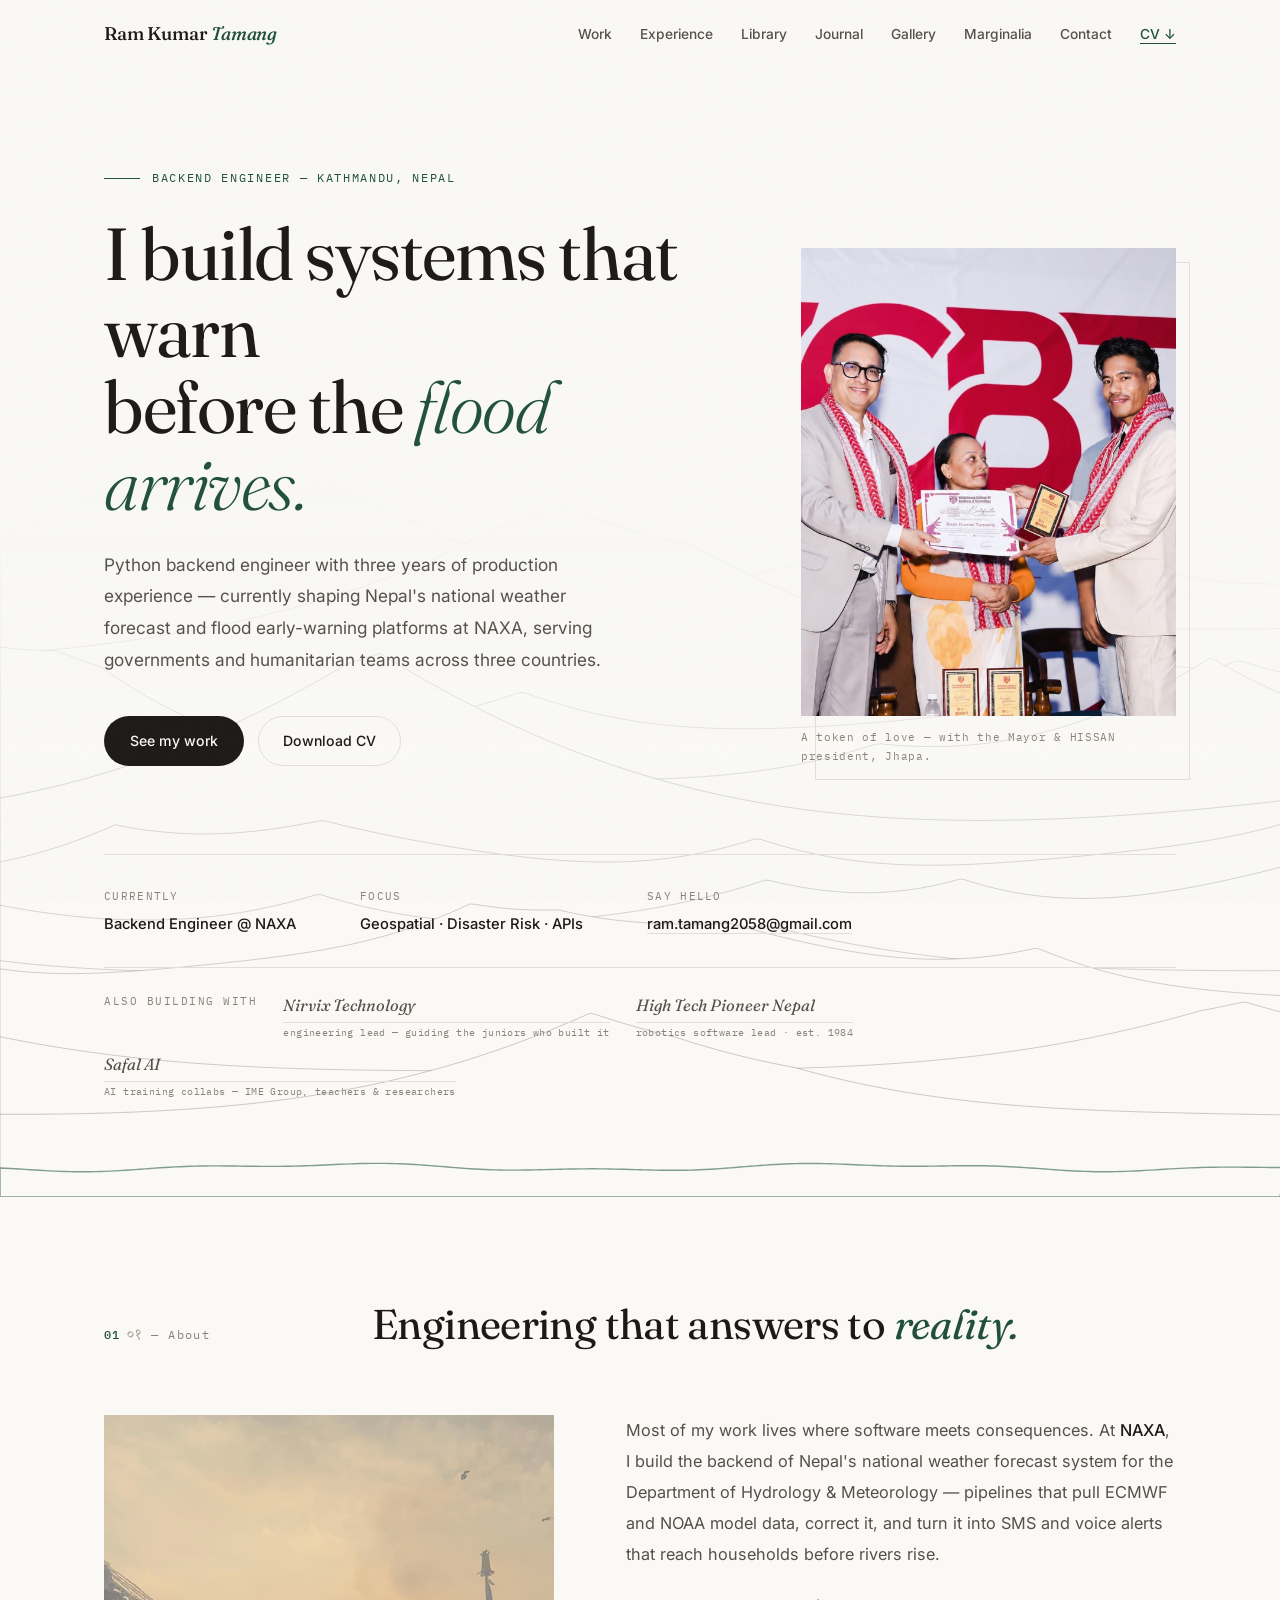
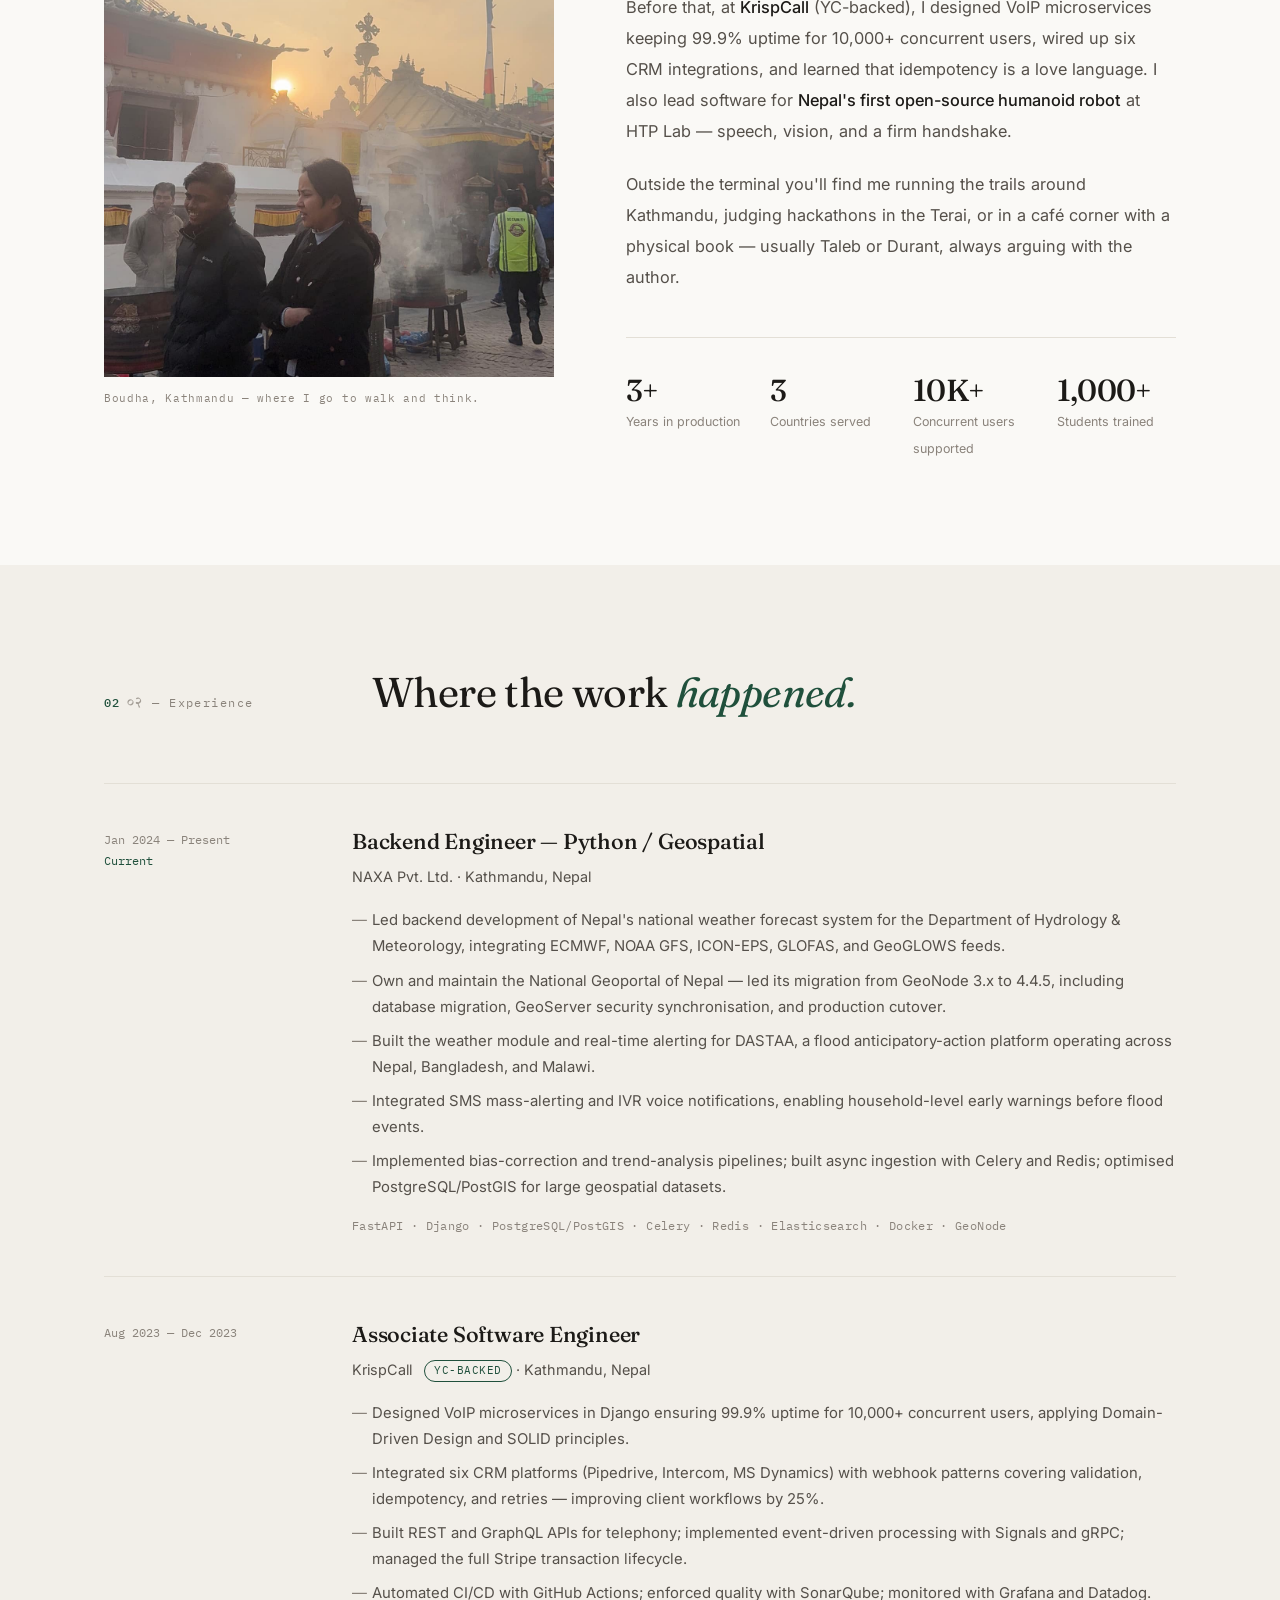
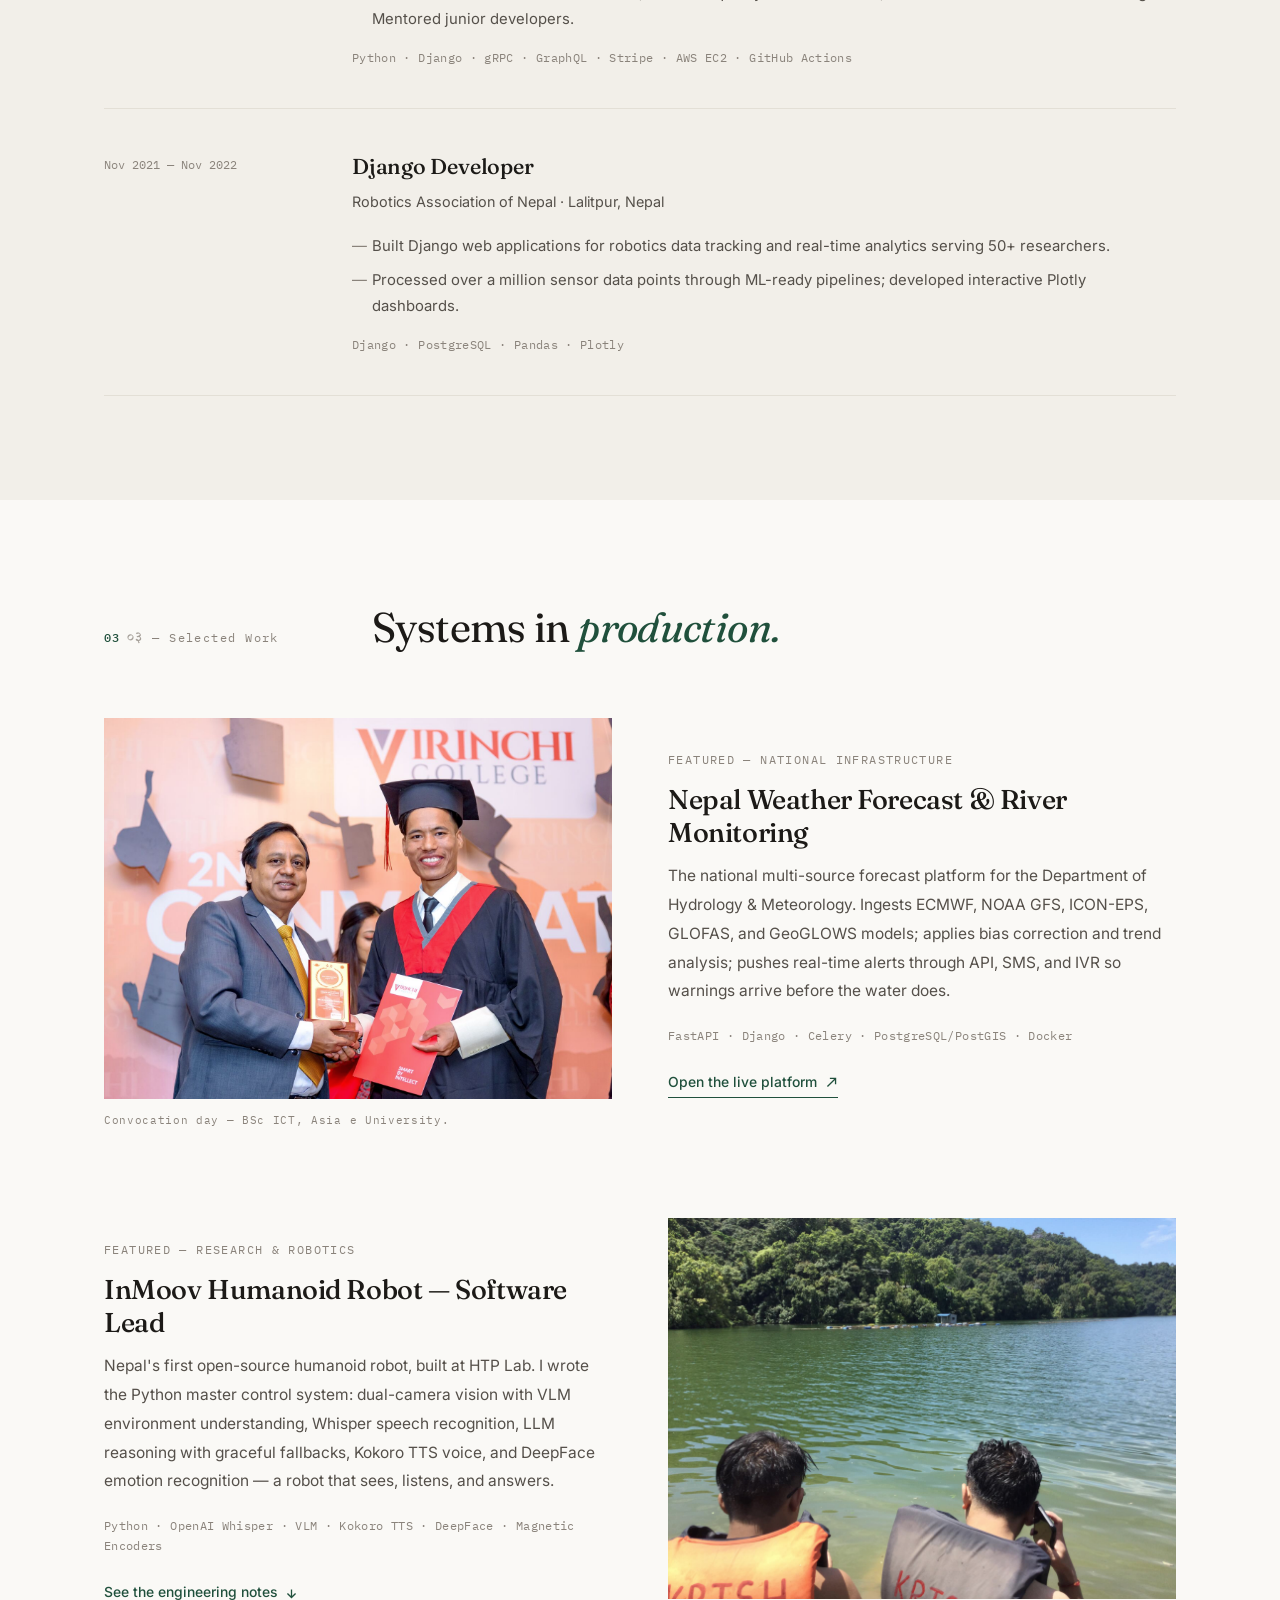
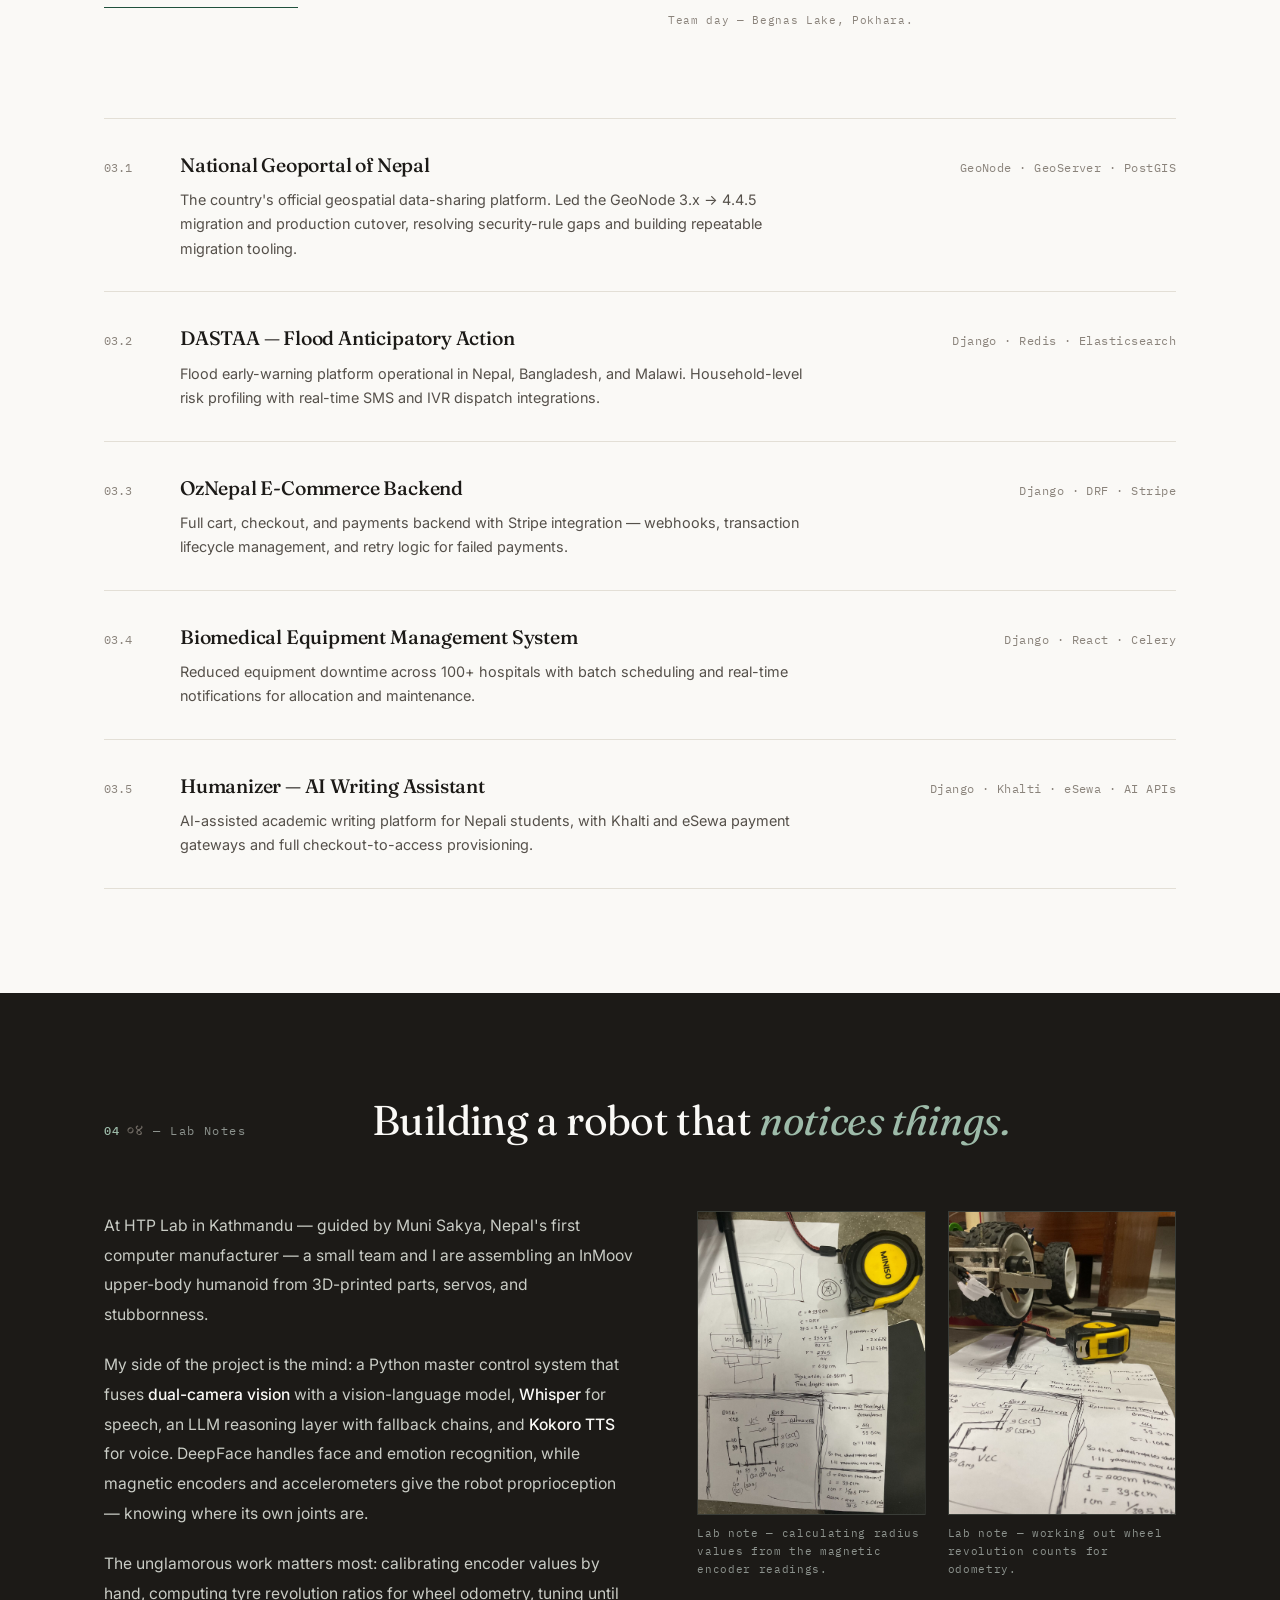
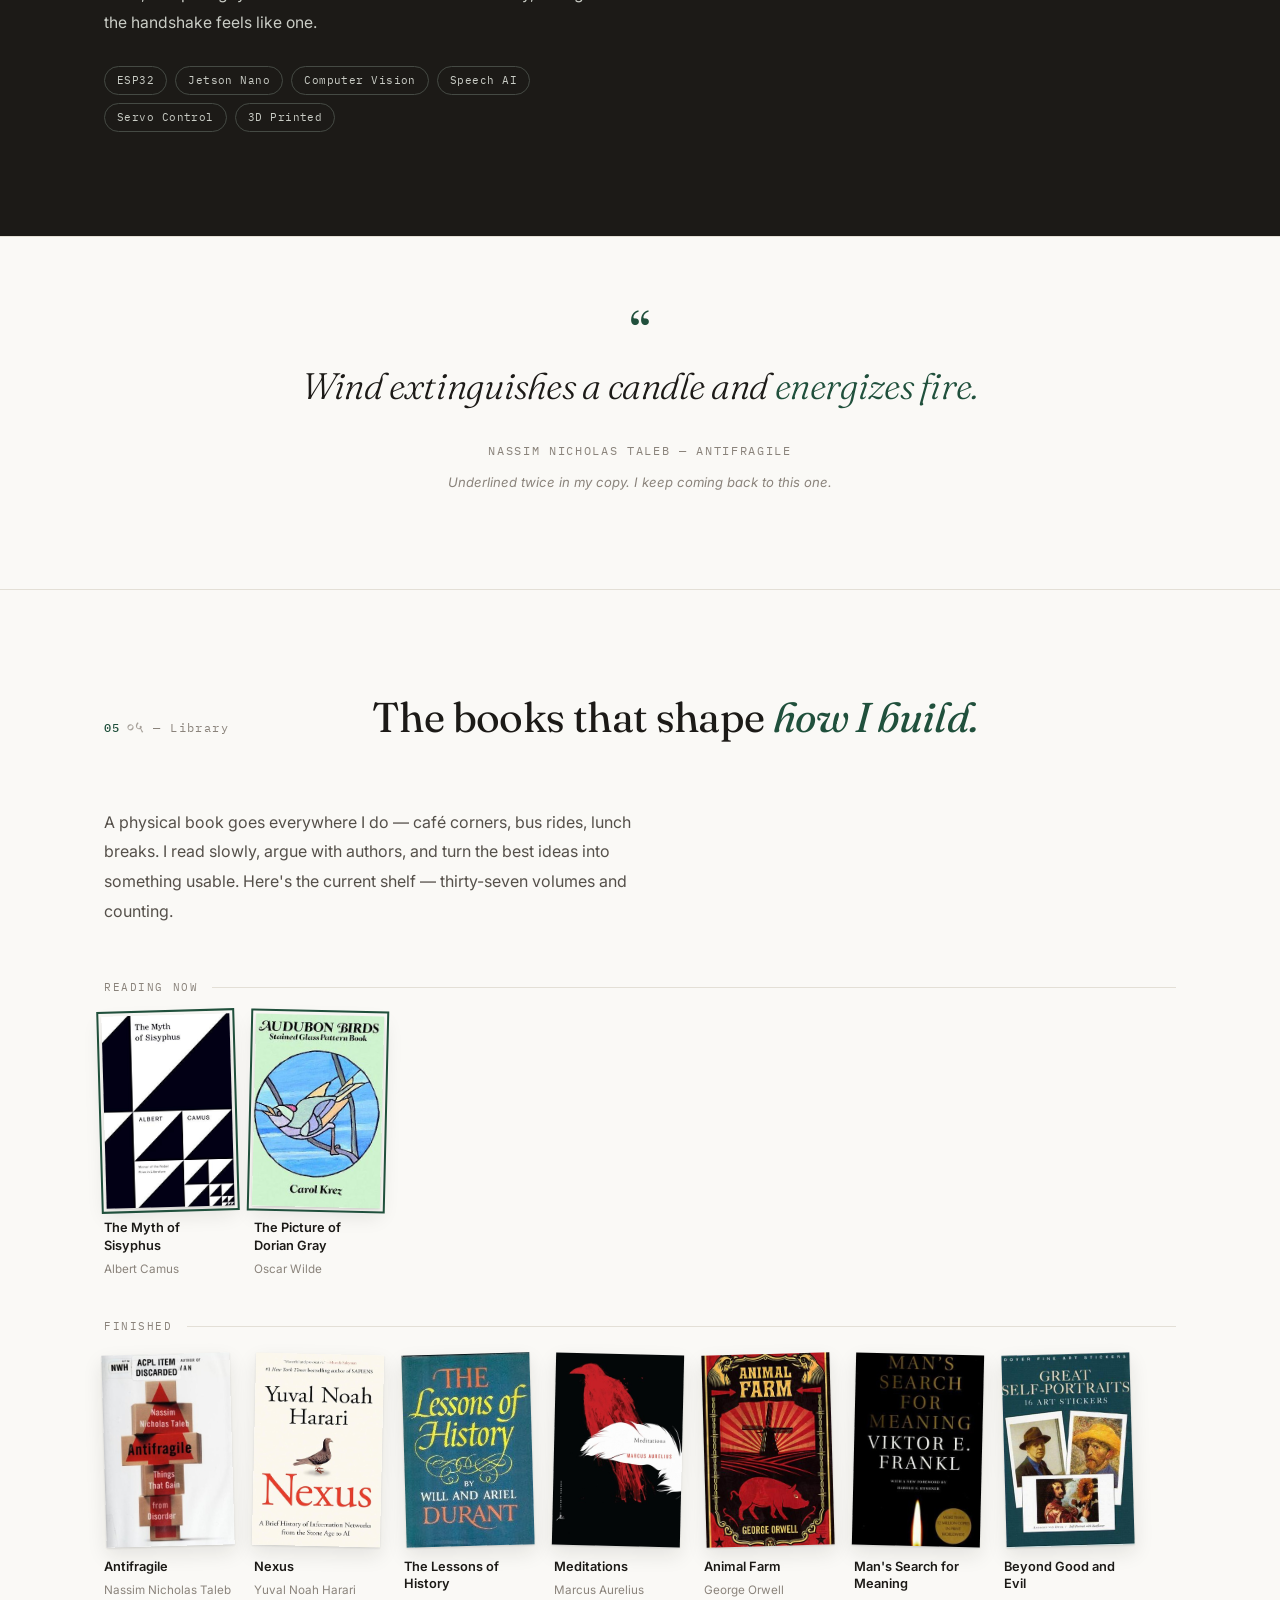
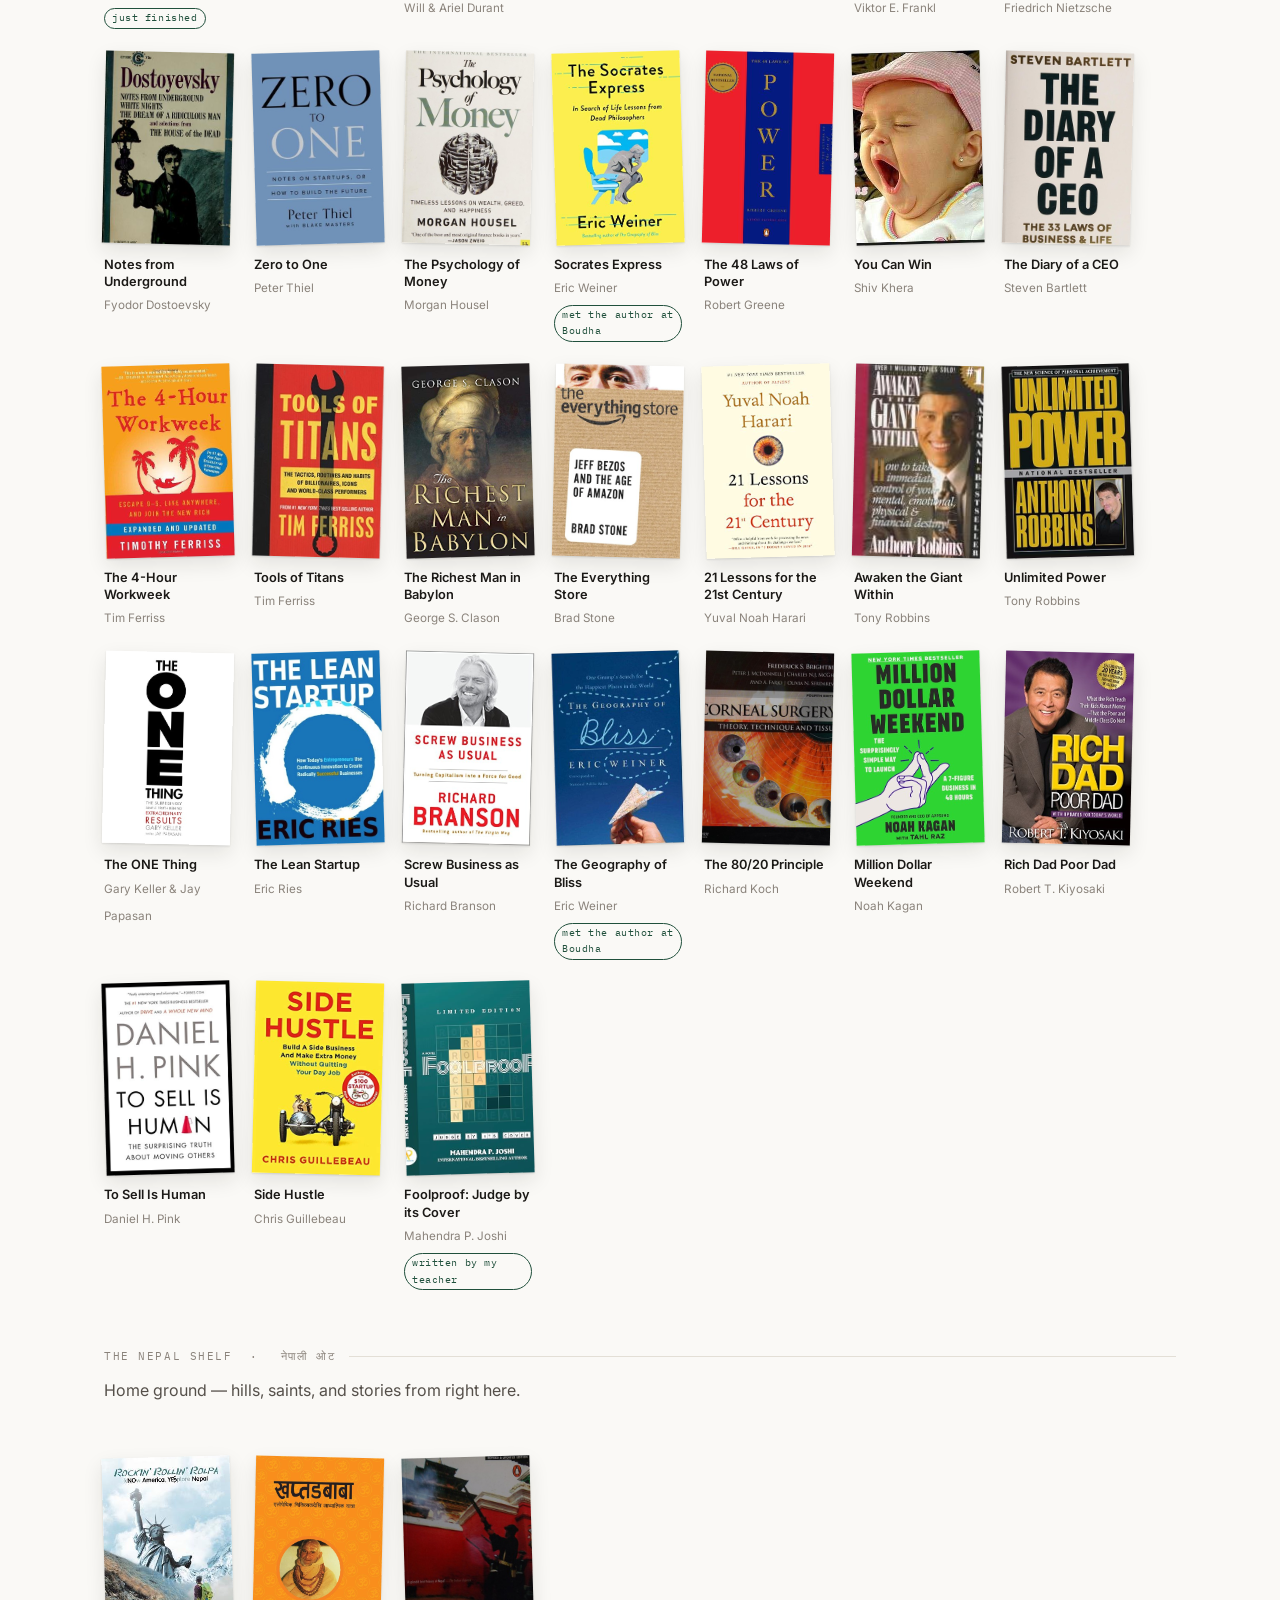
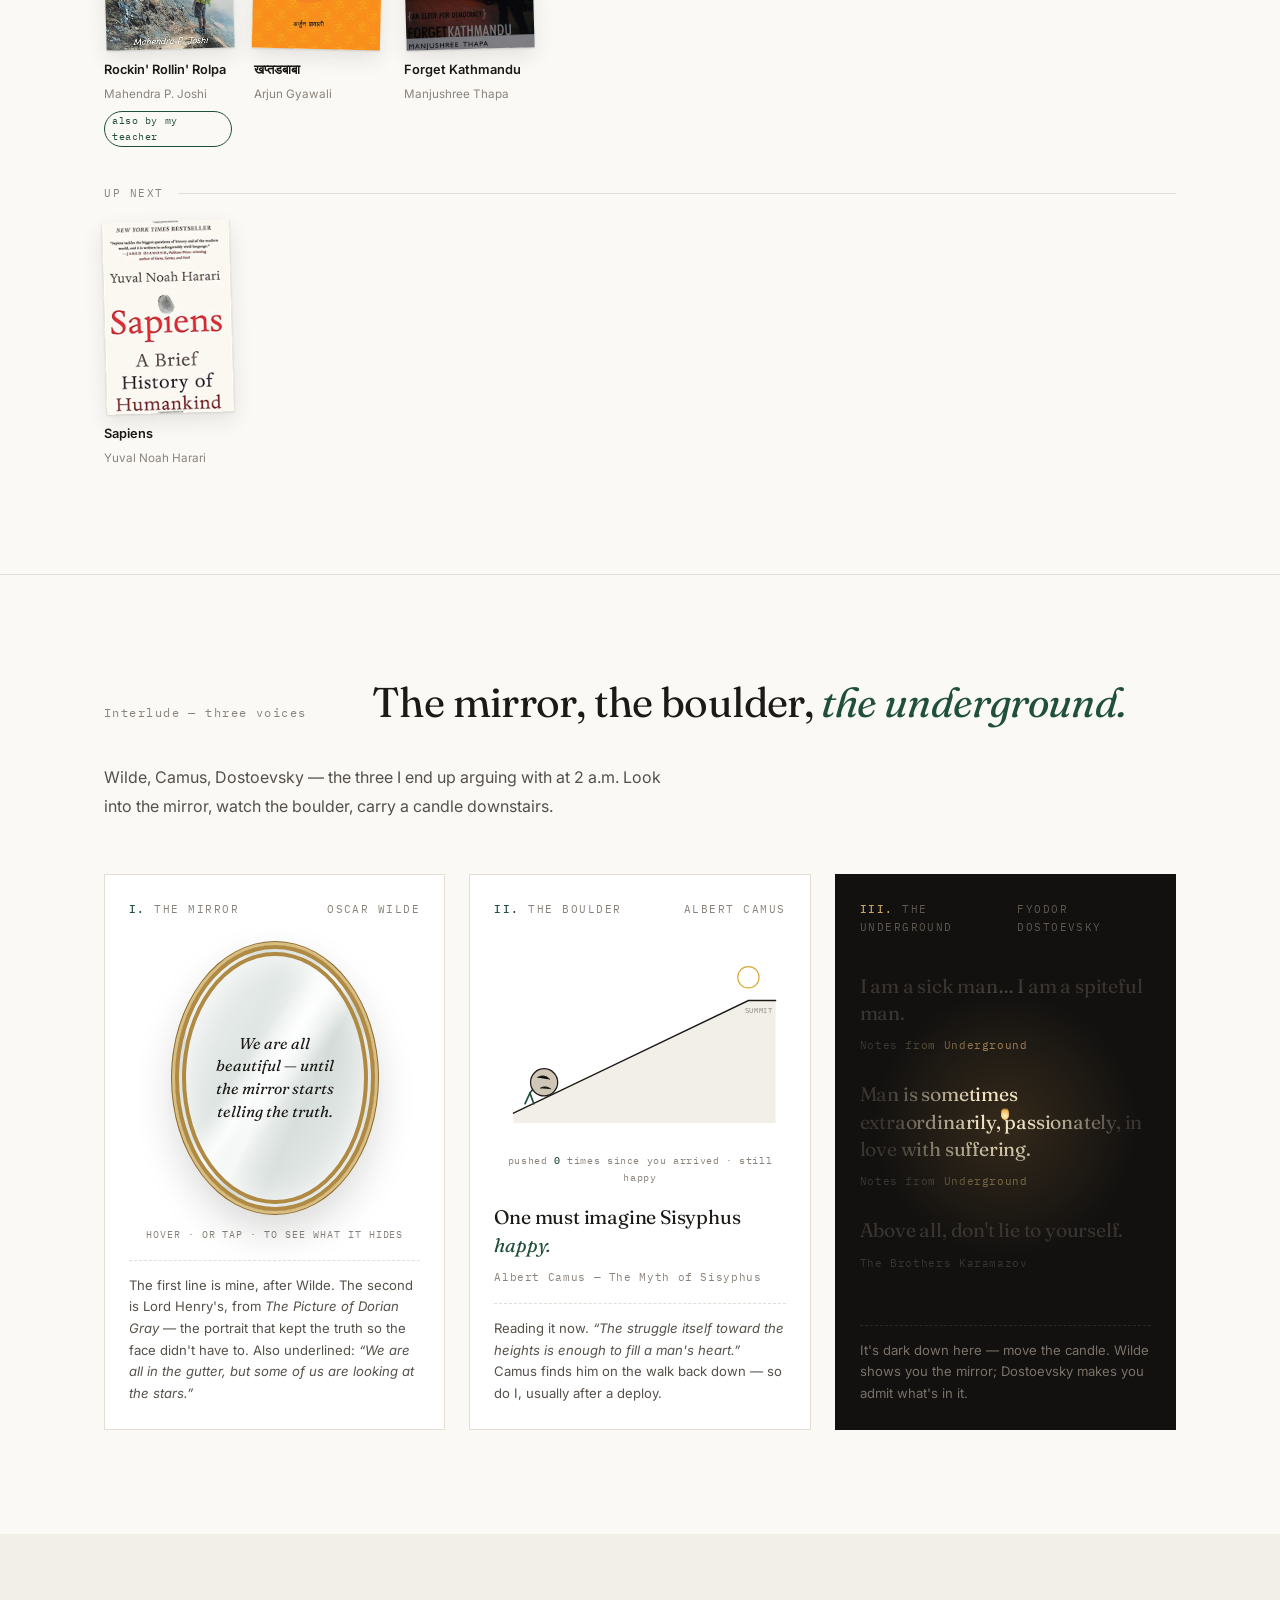
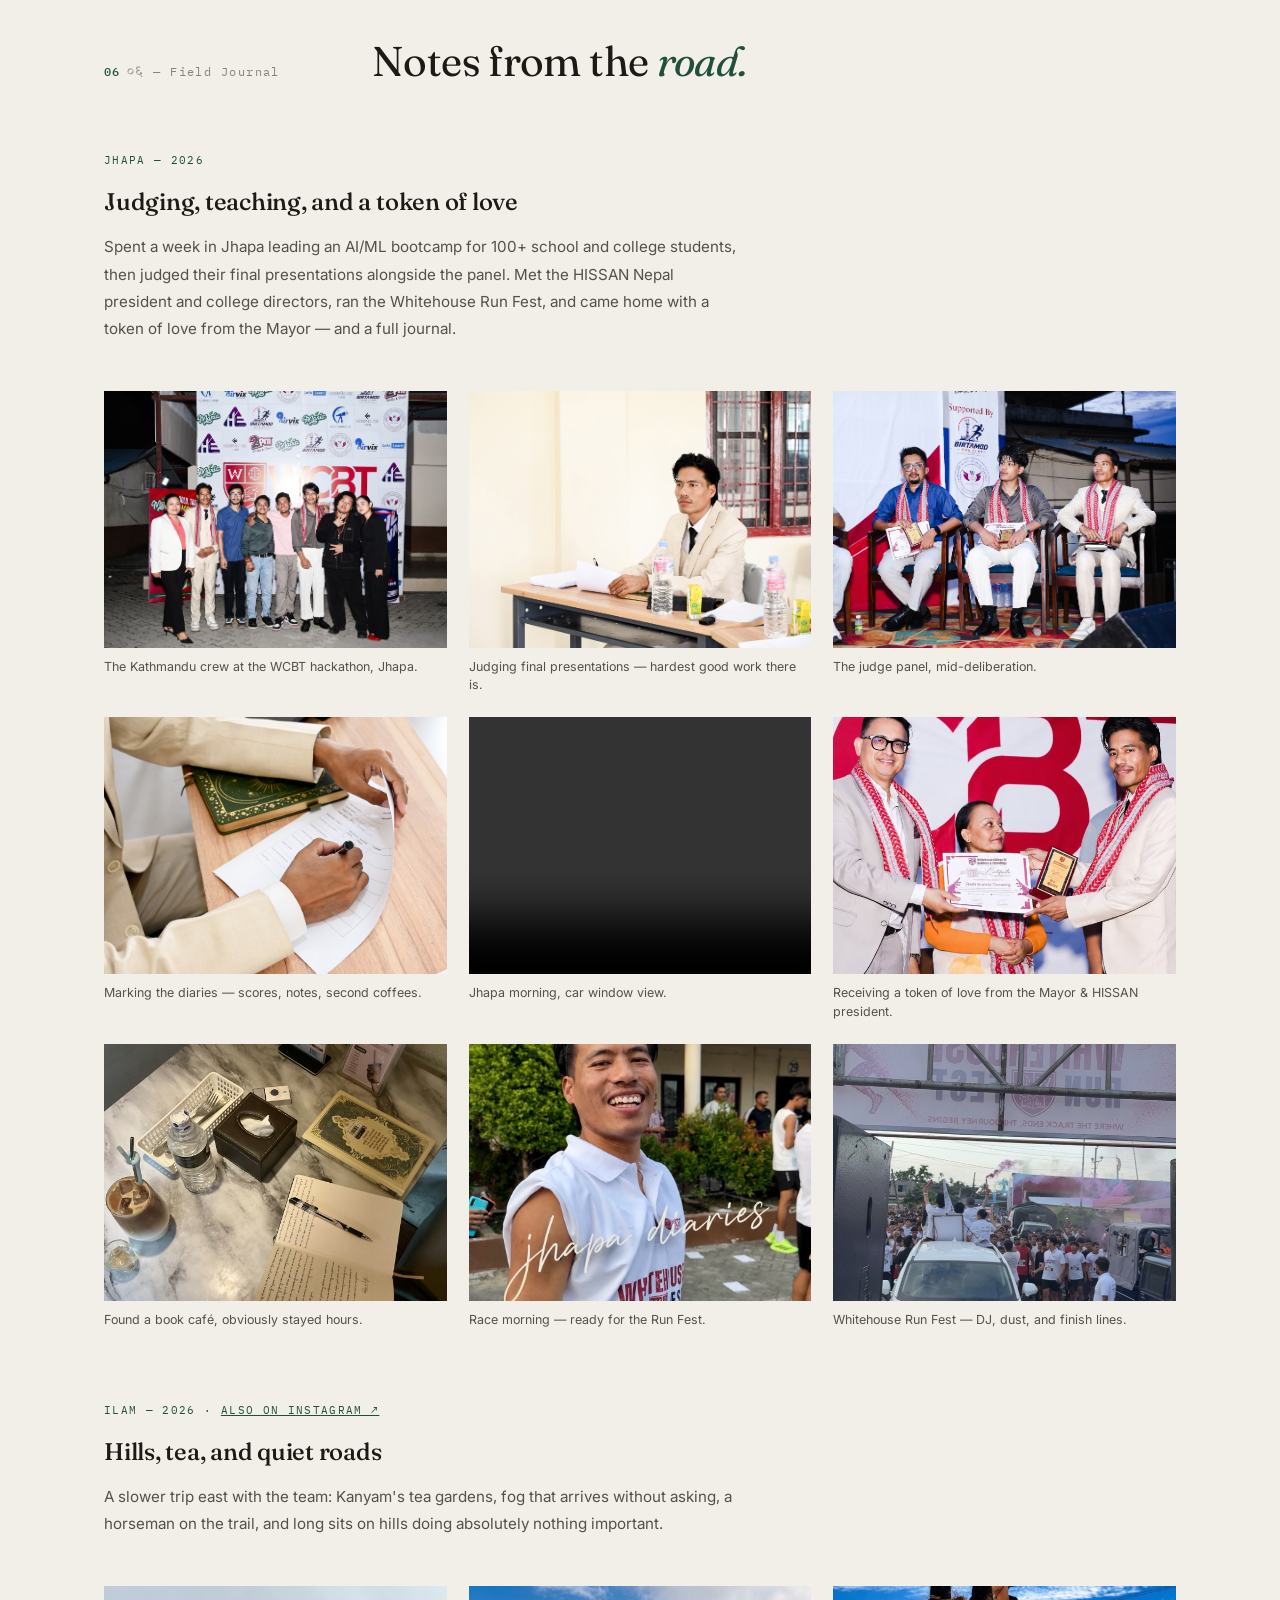
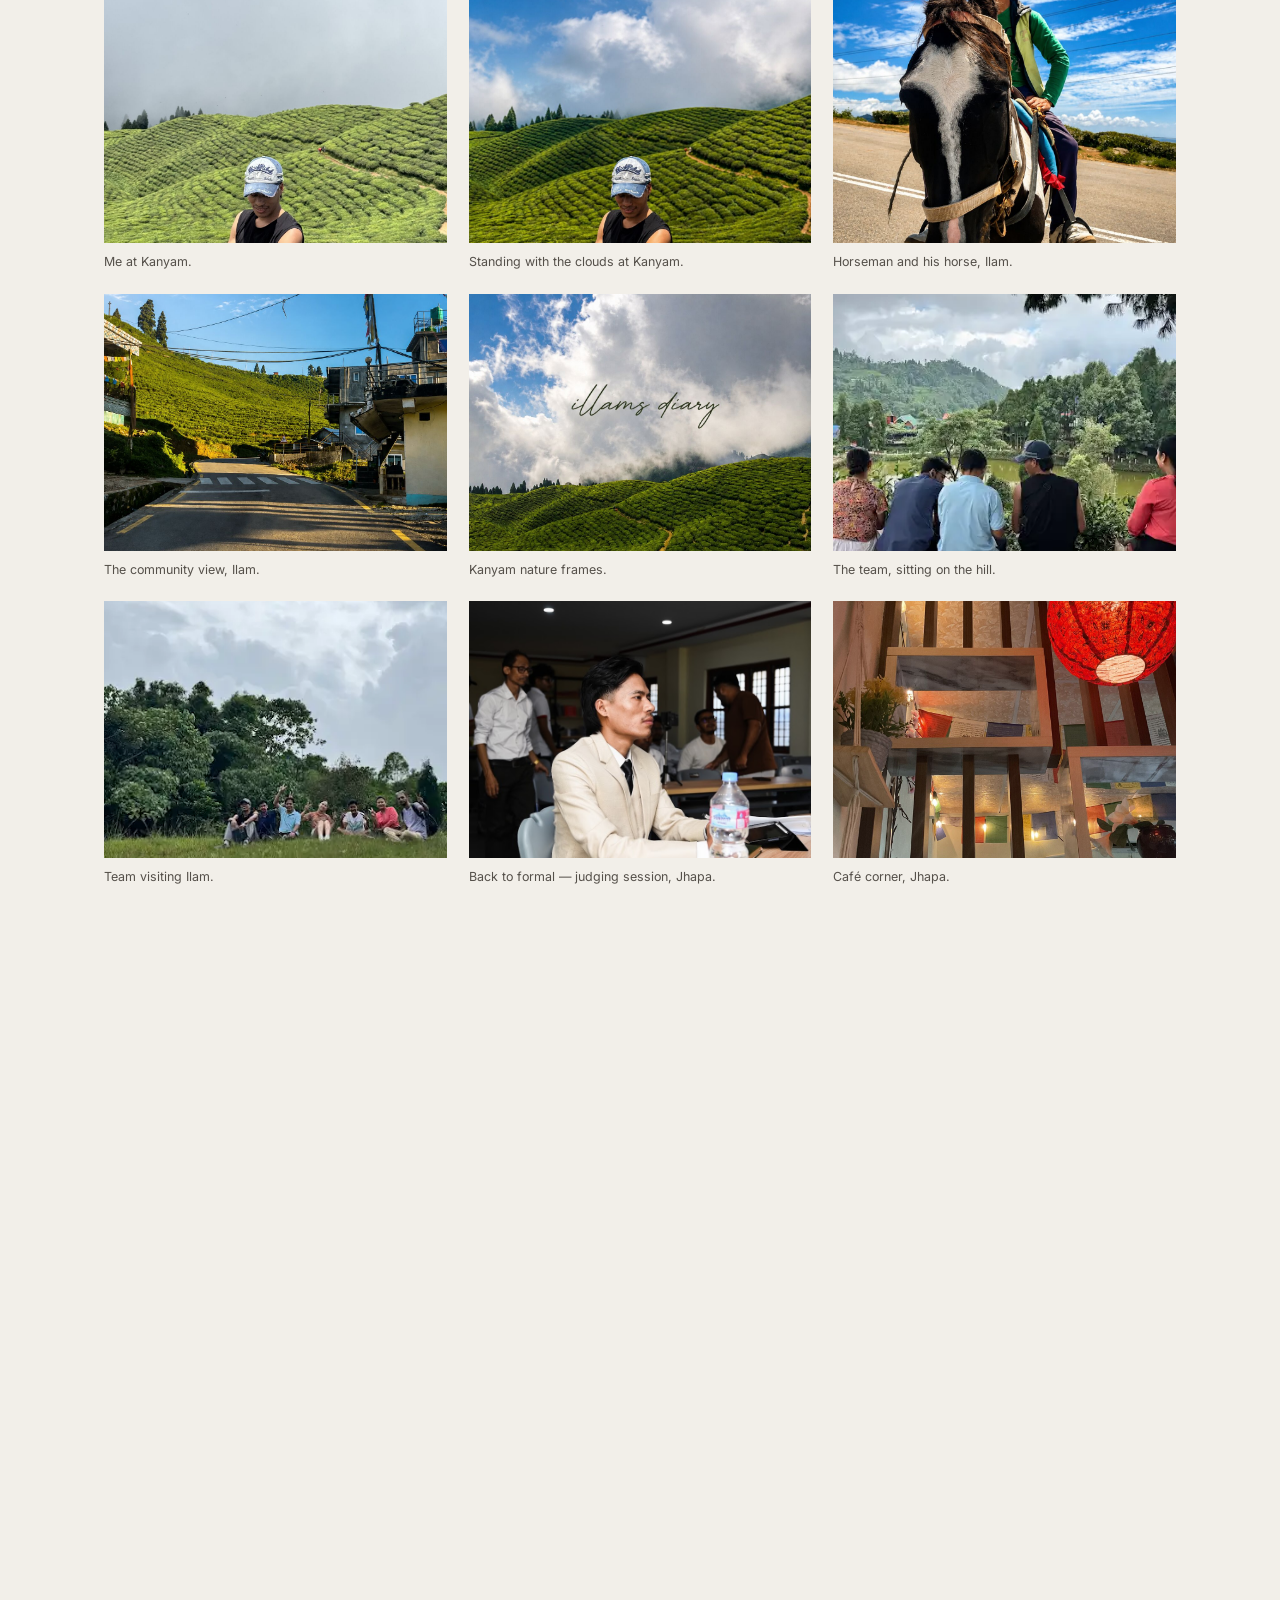
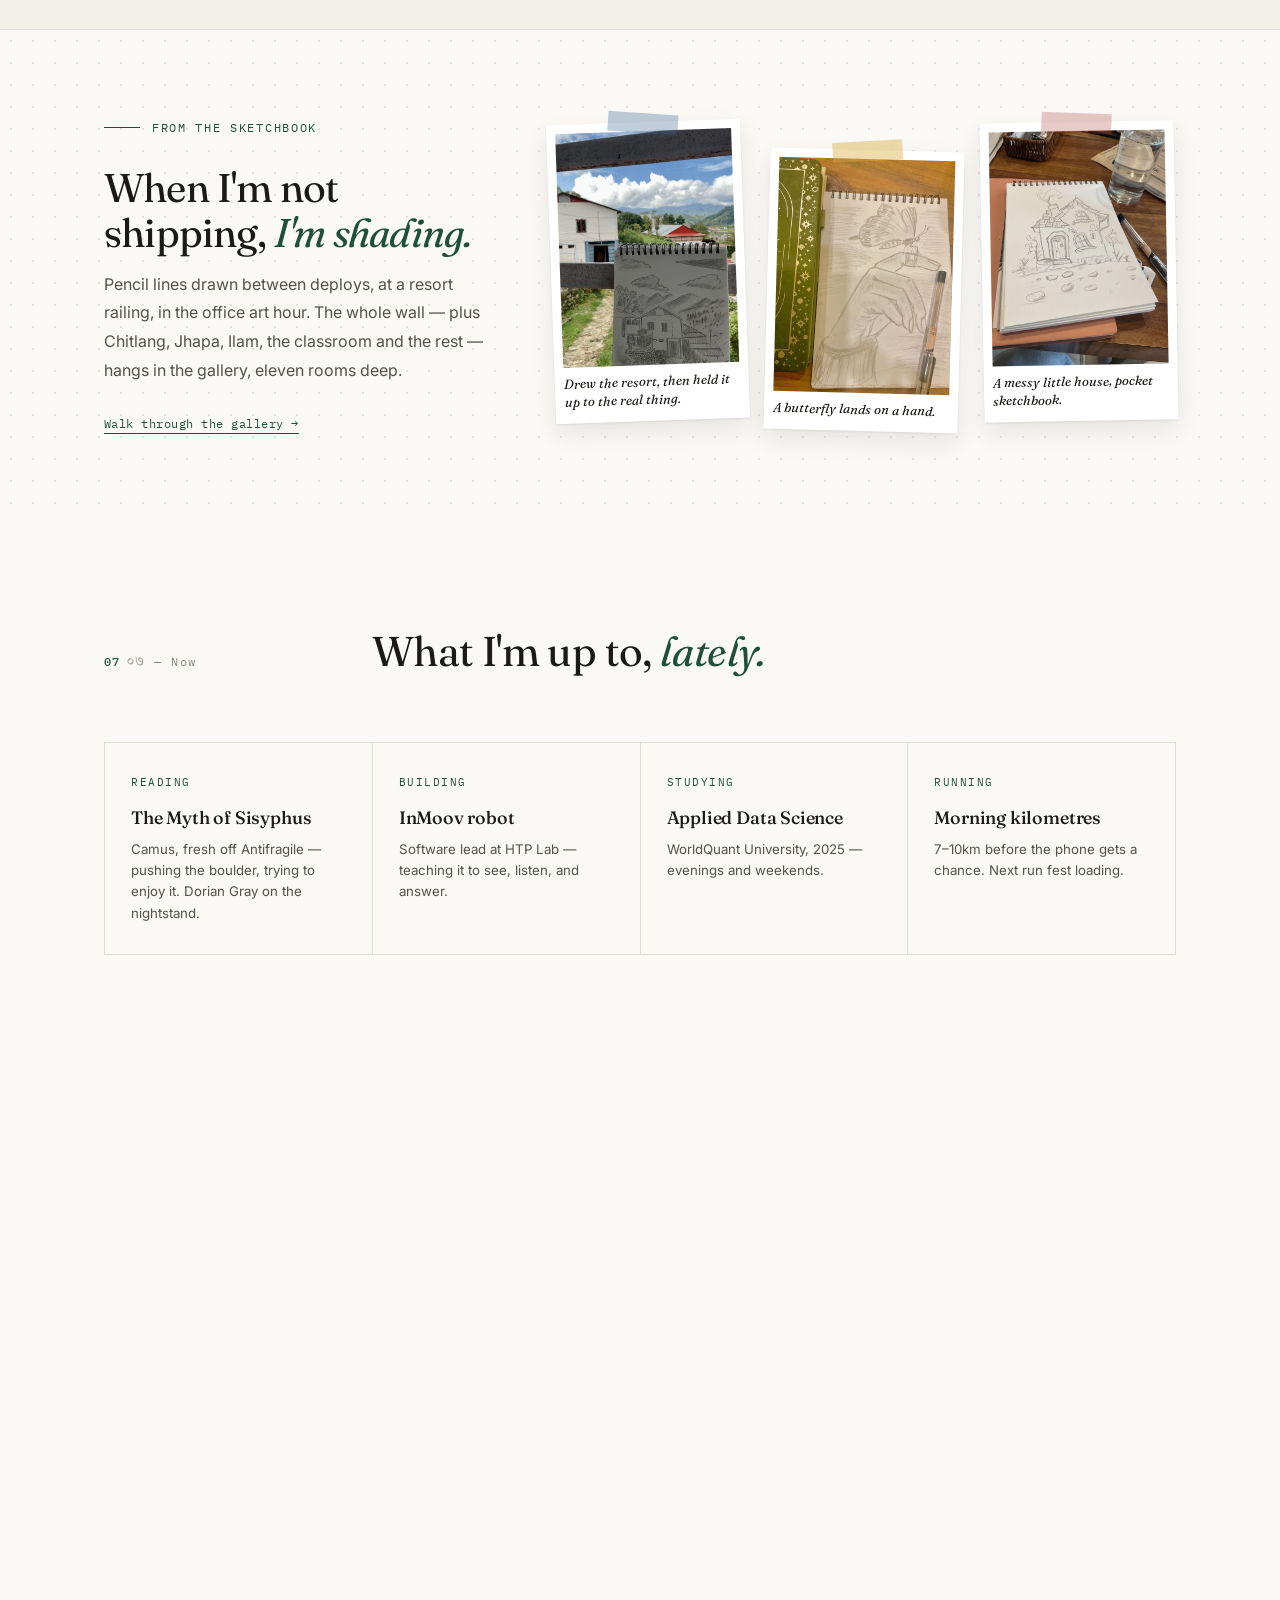
==== commit 7c64bebd: "Gallery: hang the forgotten photos — new 'Hackathon Herald' Stages room, InMoov hand in Robotics, bo" ====
--- a/index.html
+++ b/index.html
@@ -1553,7 +1553,7 @@
             <div class="kicker">From the sketchbook</div>
             <h3>When I'm not shipping, <em>I'm shading.</em></h3>
             <p>Pencil lines drawn between deploys, at a resort railing, in the office art hour. The whole wall —
-                plus Chitlang, Jhapa, Ilam, the classroom and the rest — hangs in the gallery, ten rooms deep.</p>
+                plus Chitlang, Jhapa, Ilam, the classroom and the rest — hangs in the gallery, eleven rooms deep.</p>
             <a href="/gallery/#sketchbook">Walk through the gallery →</a>
         </div>
         <div class="st-pins rv">
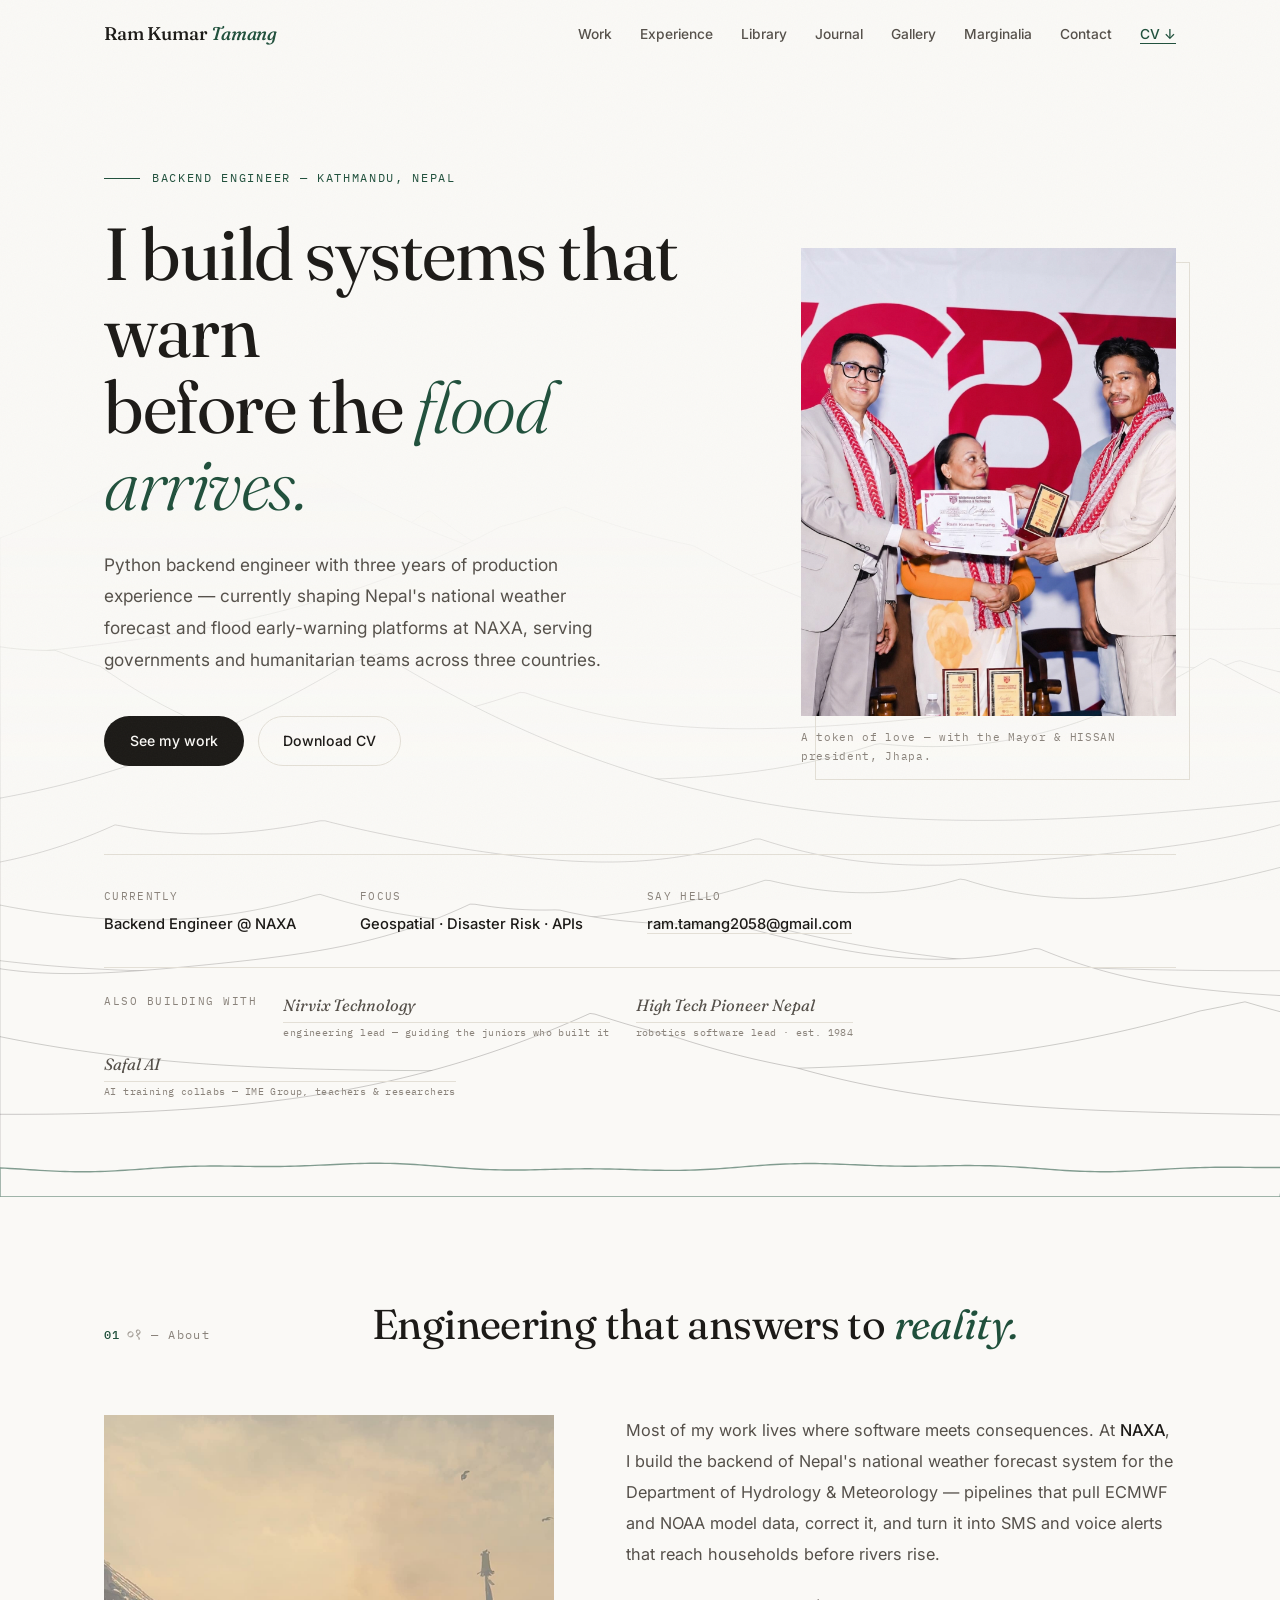
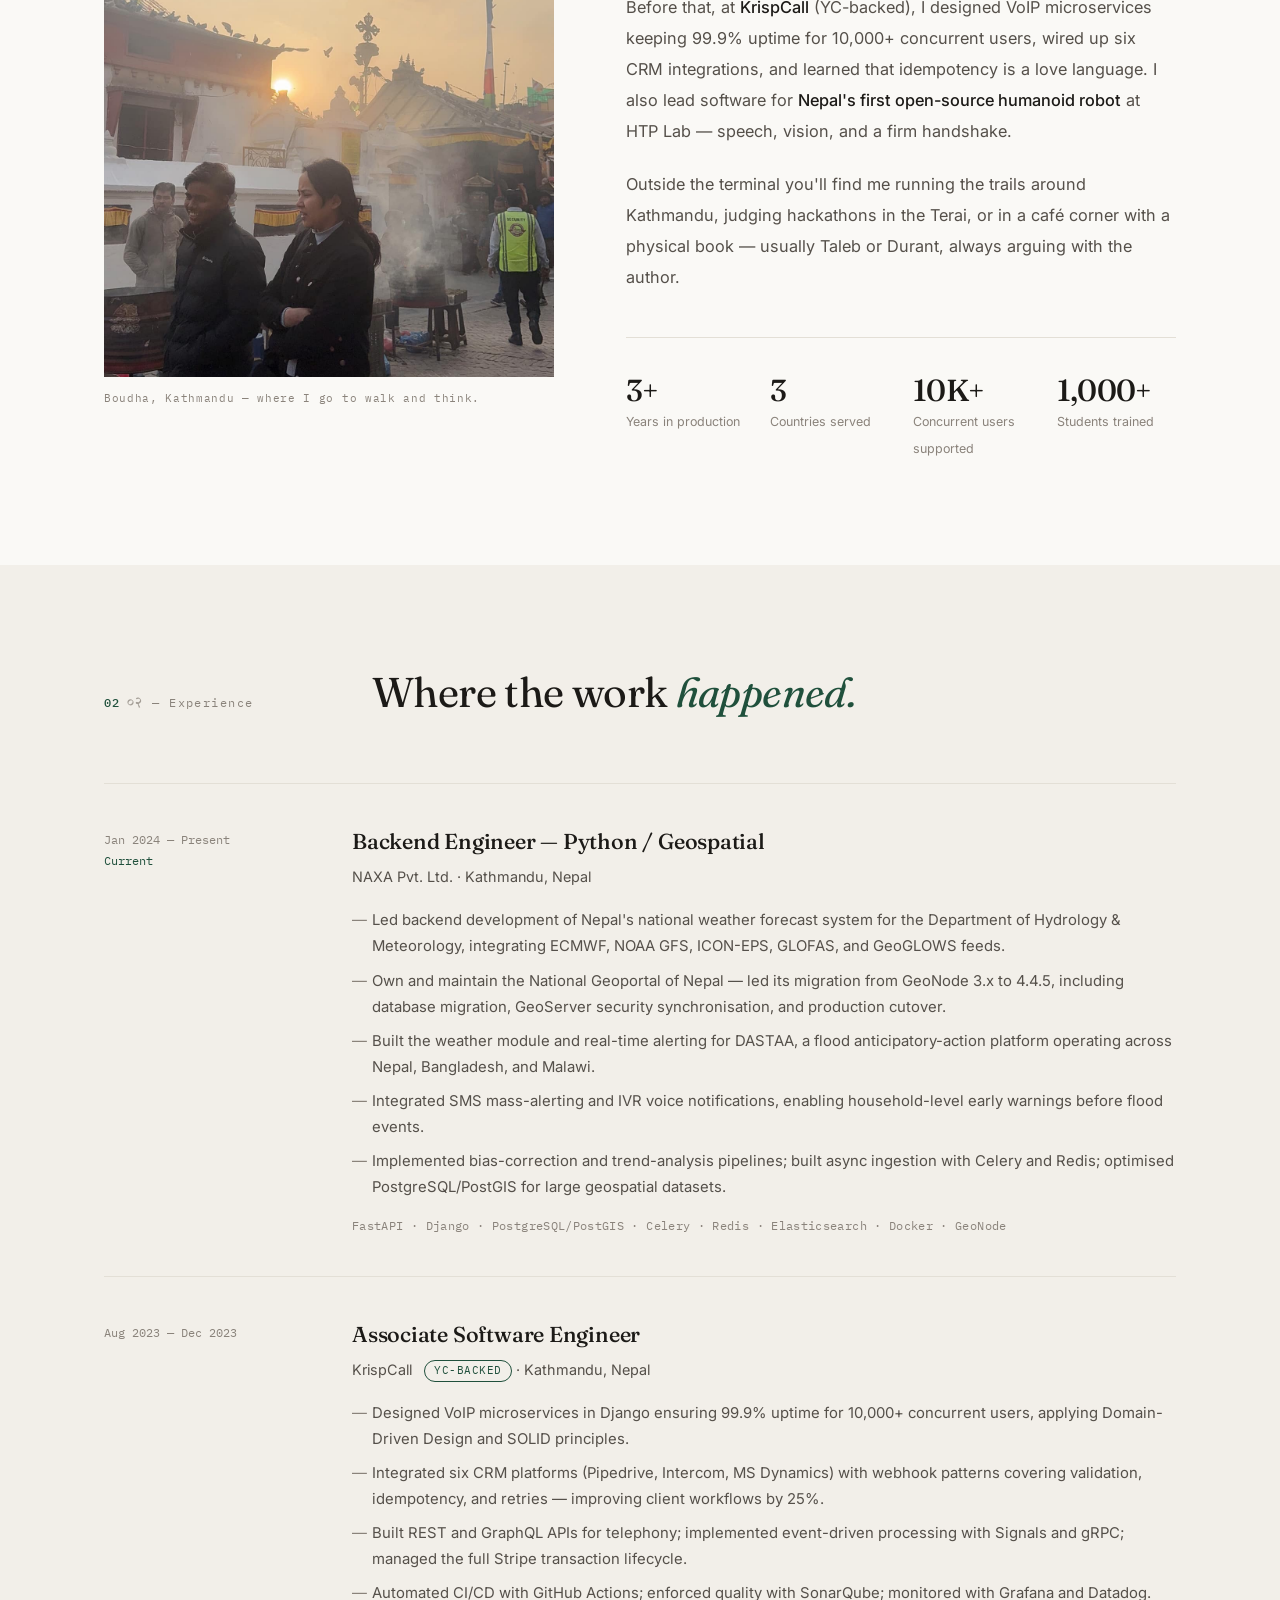
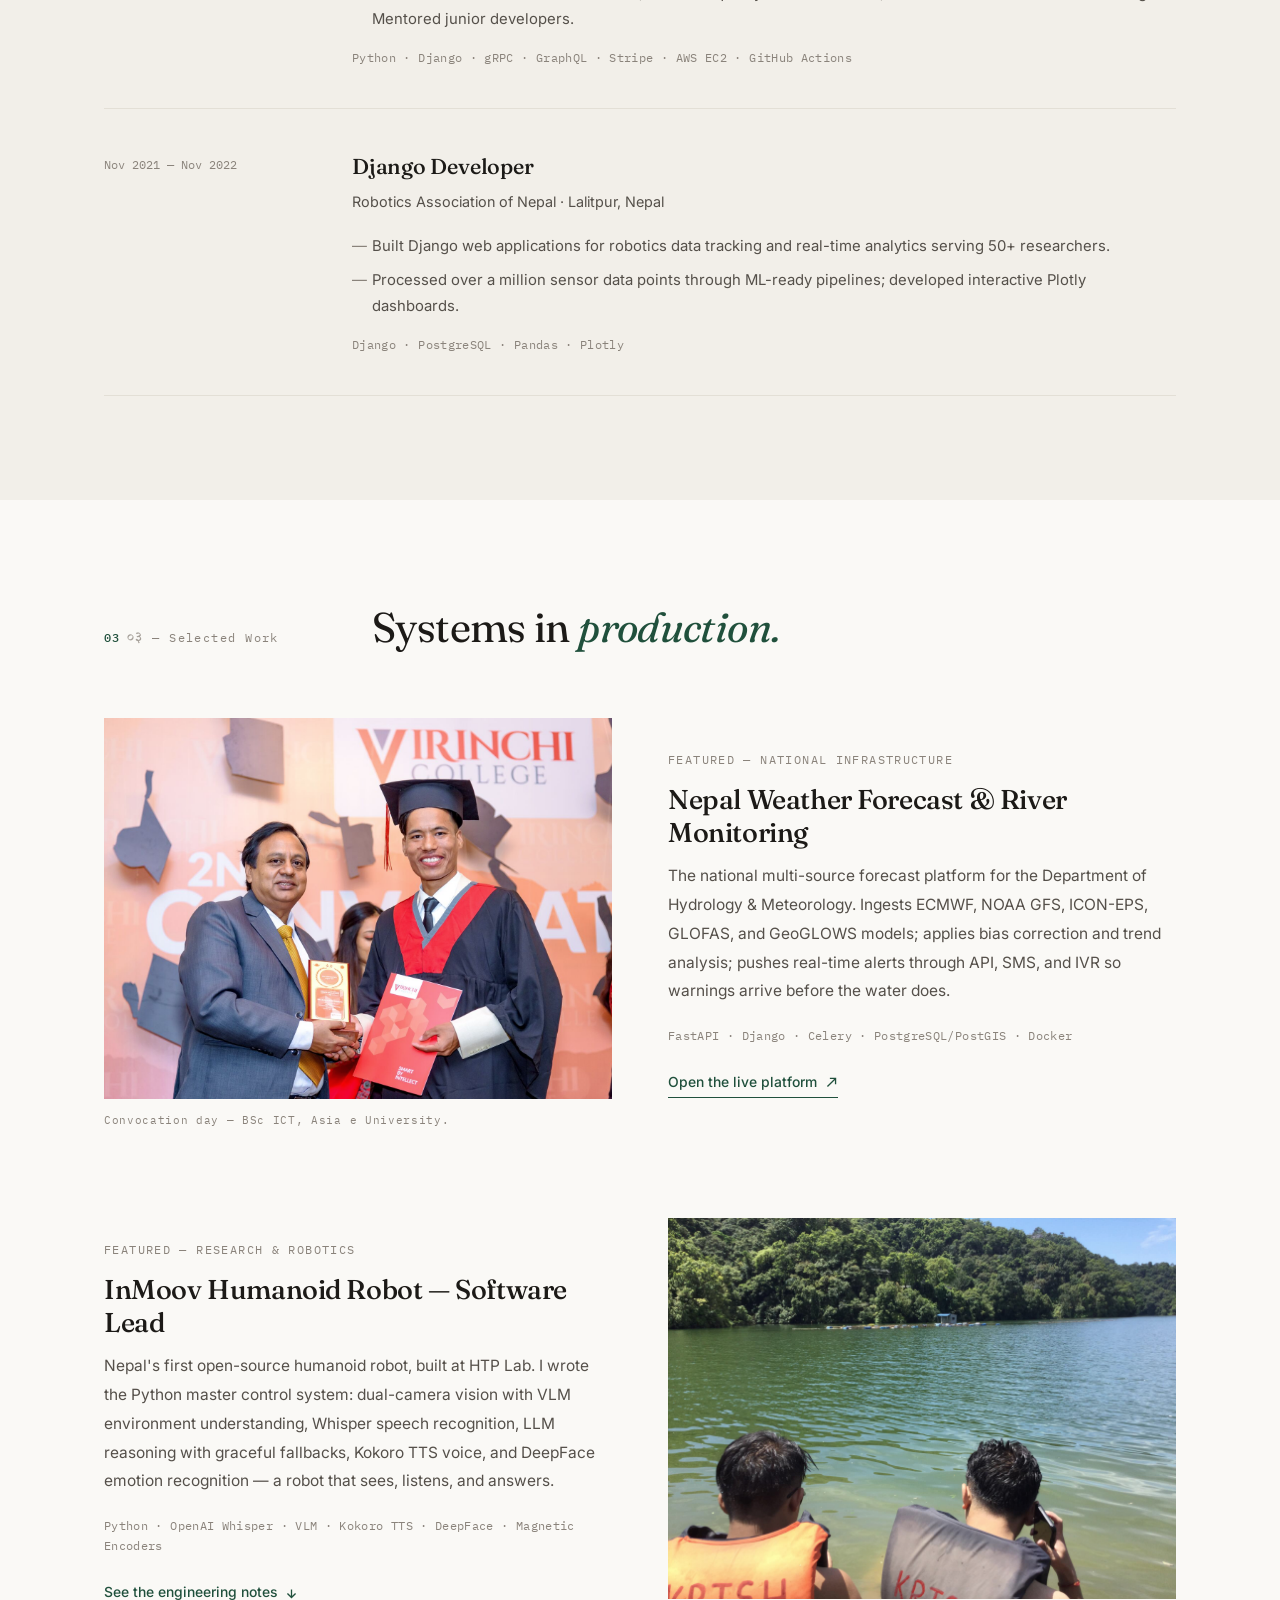
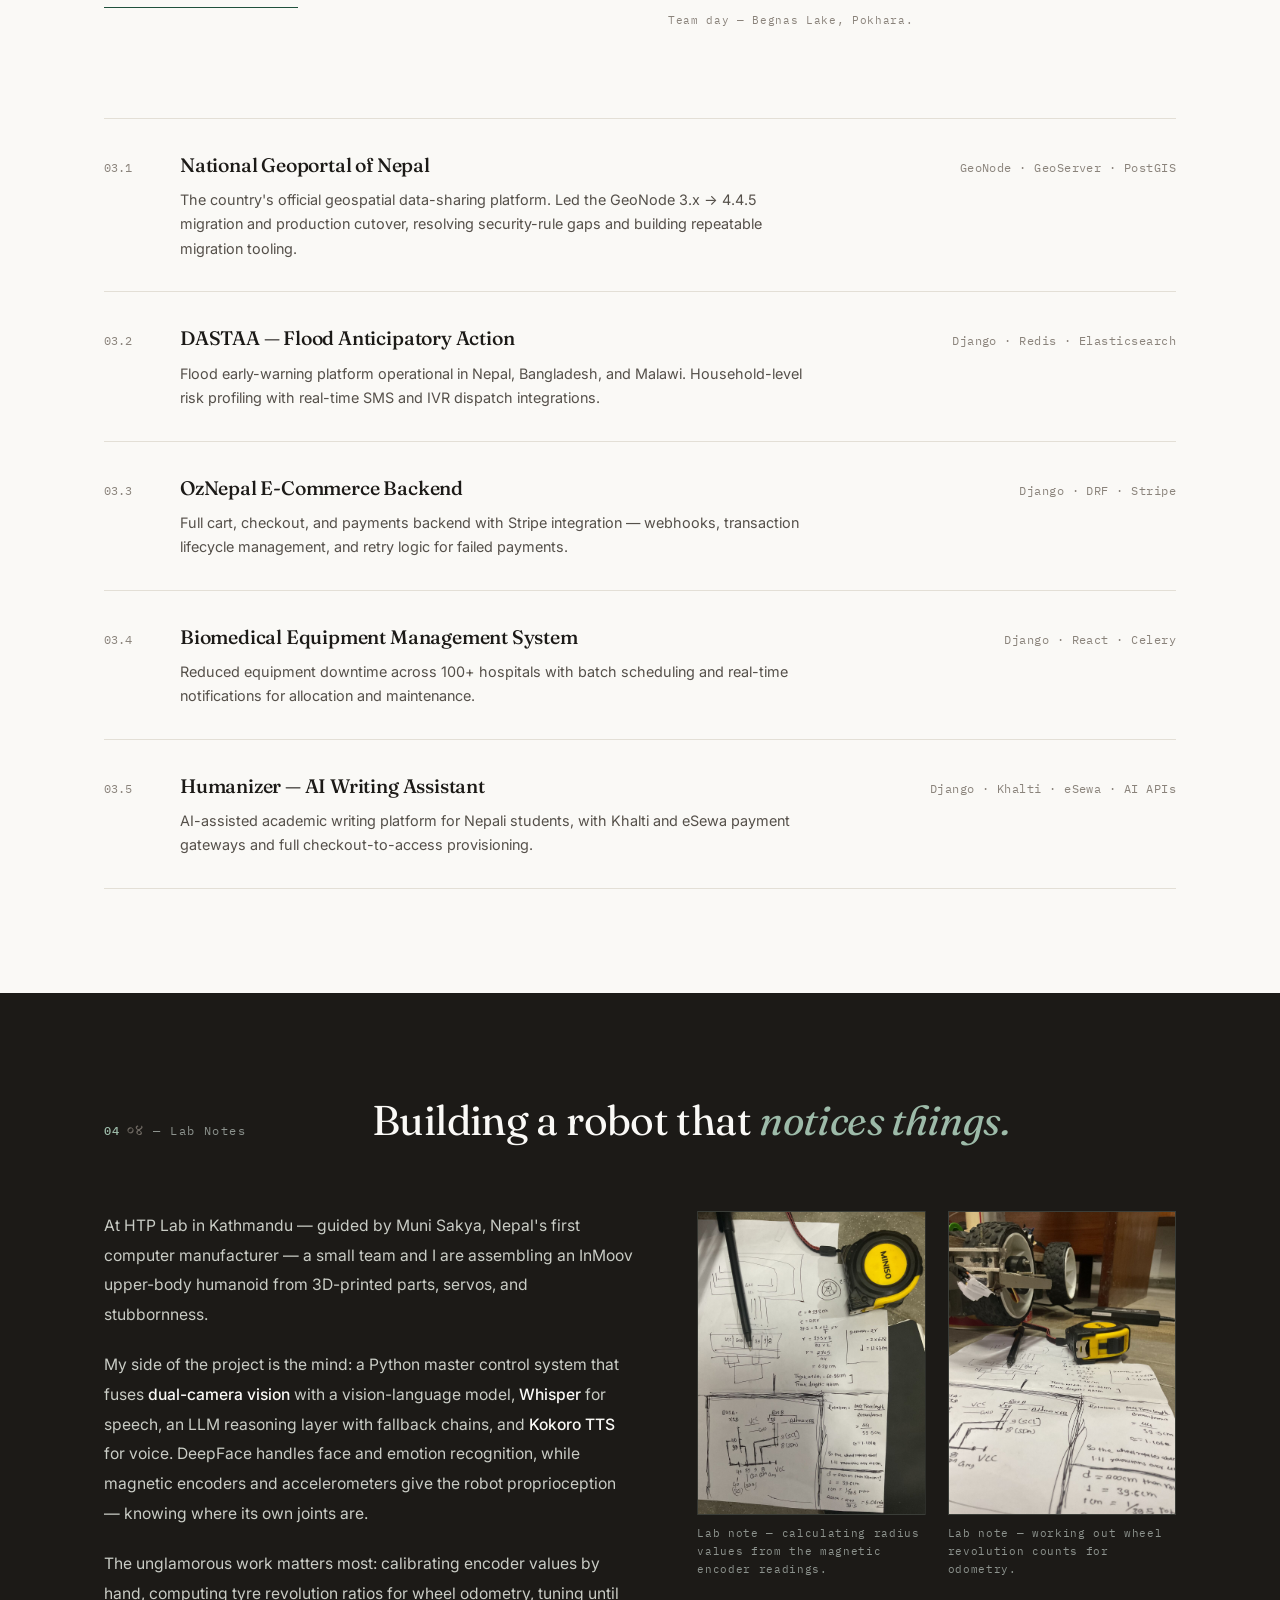
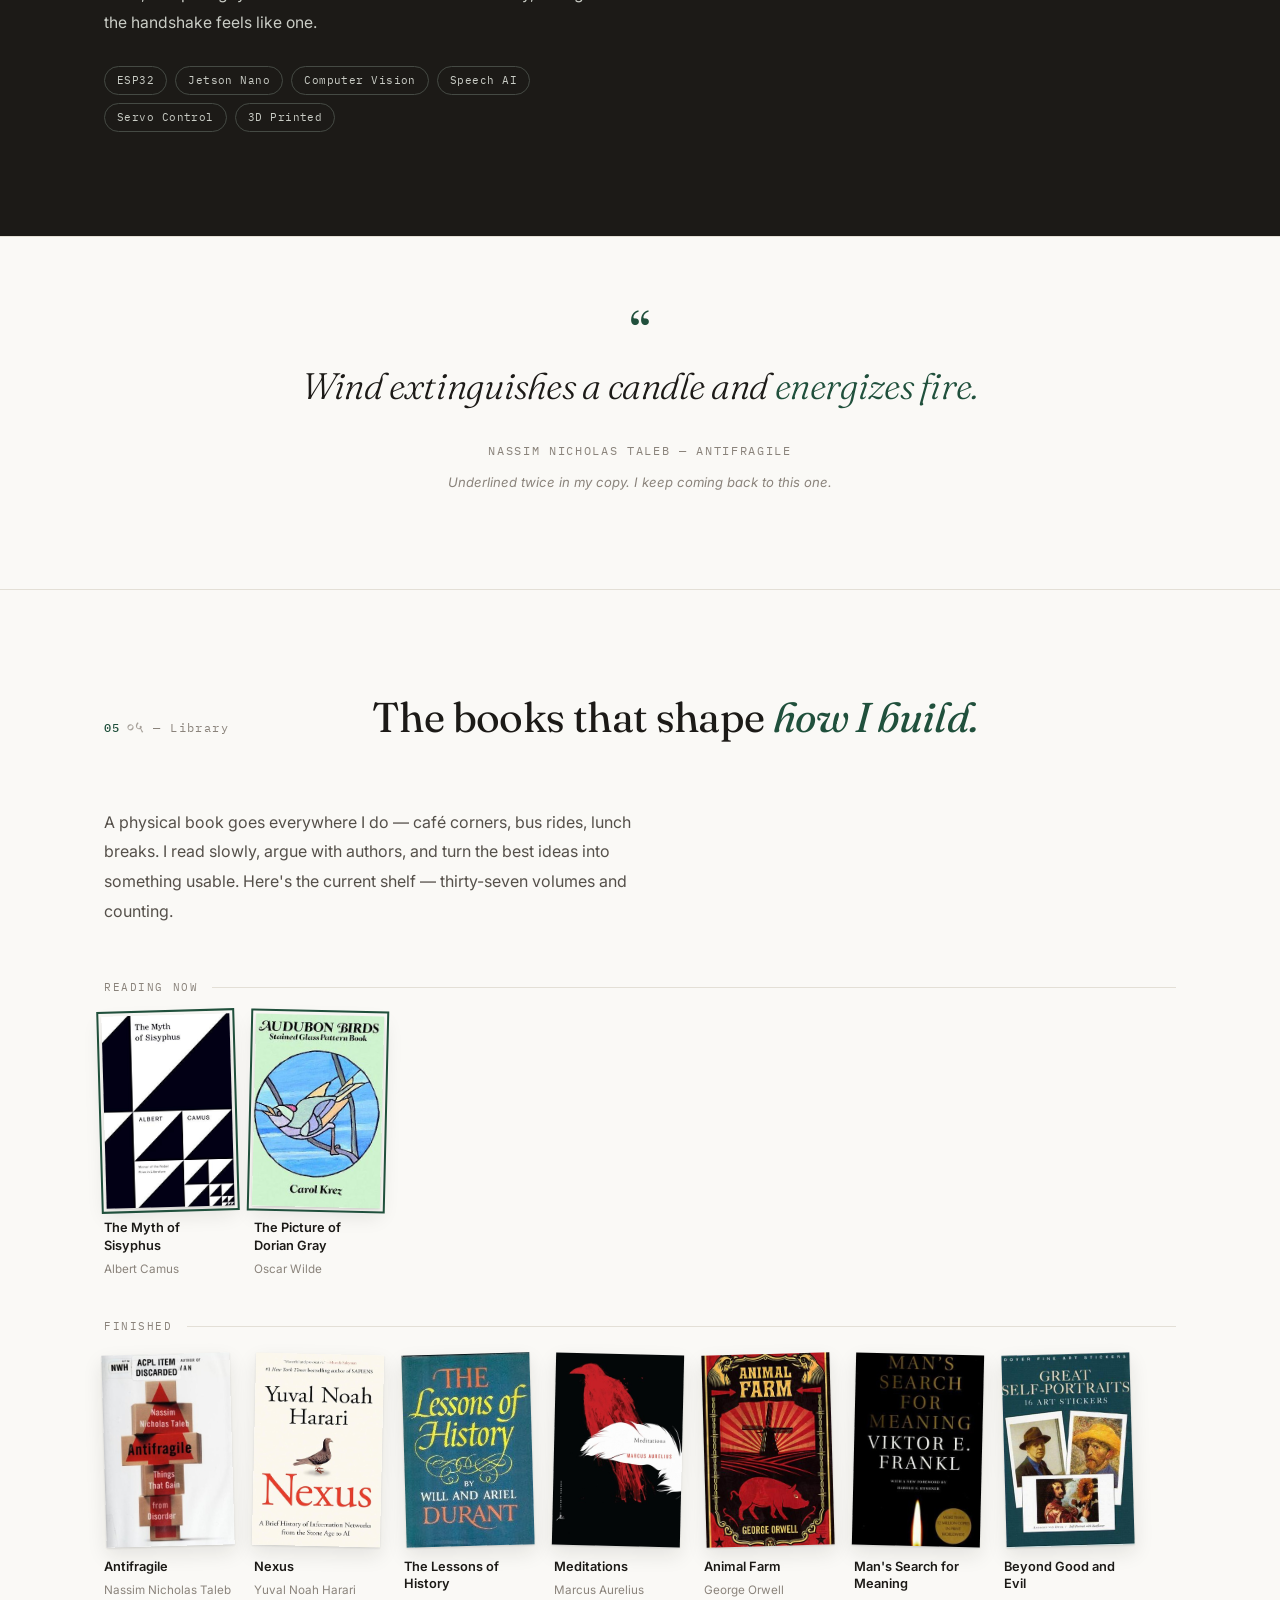
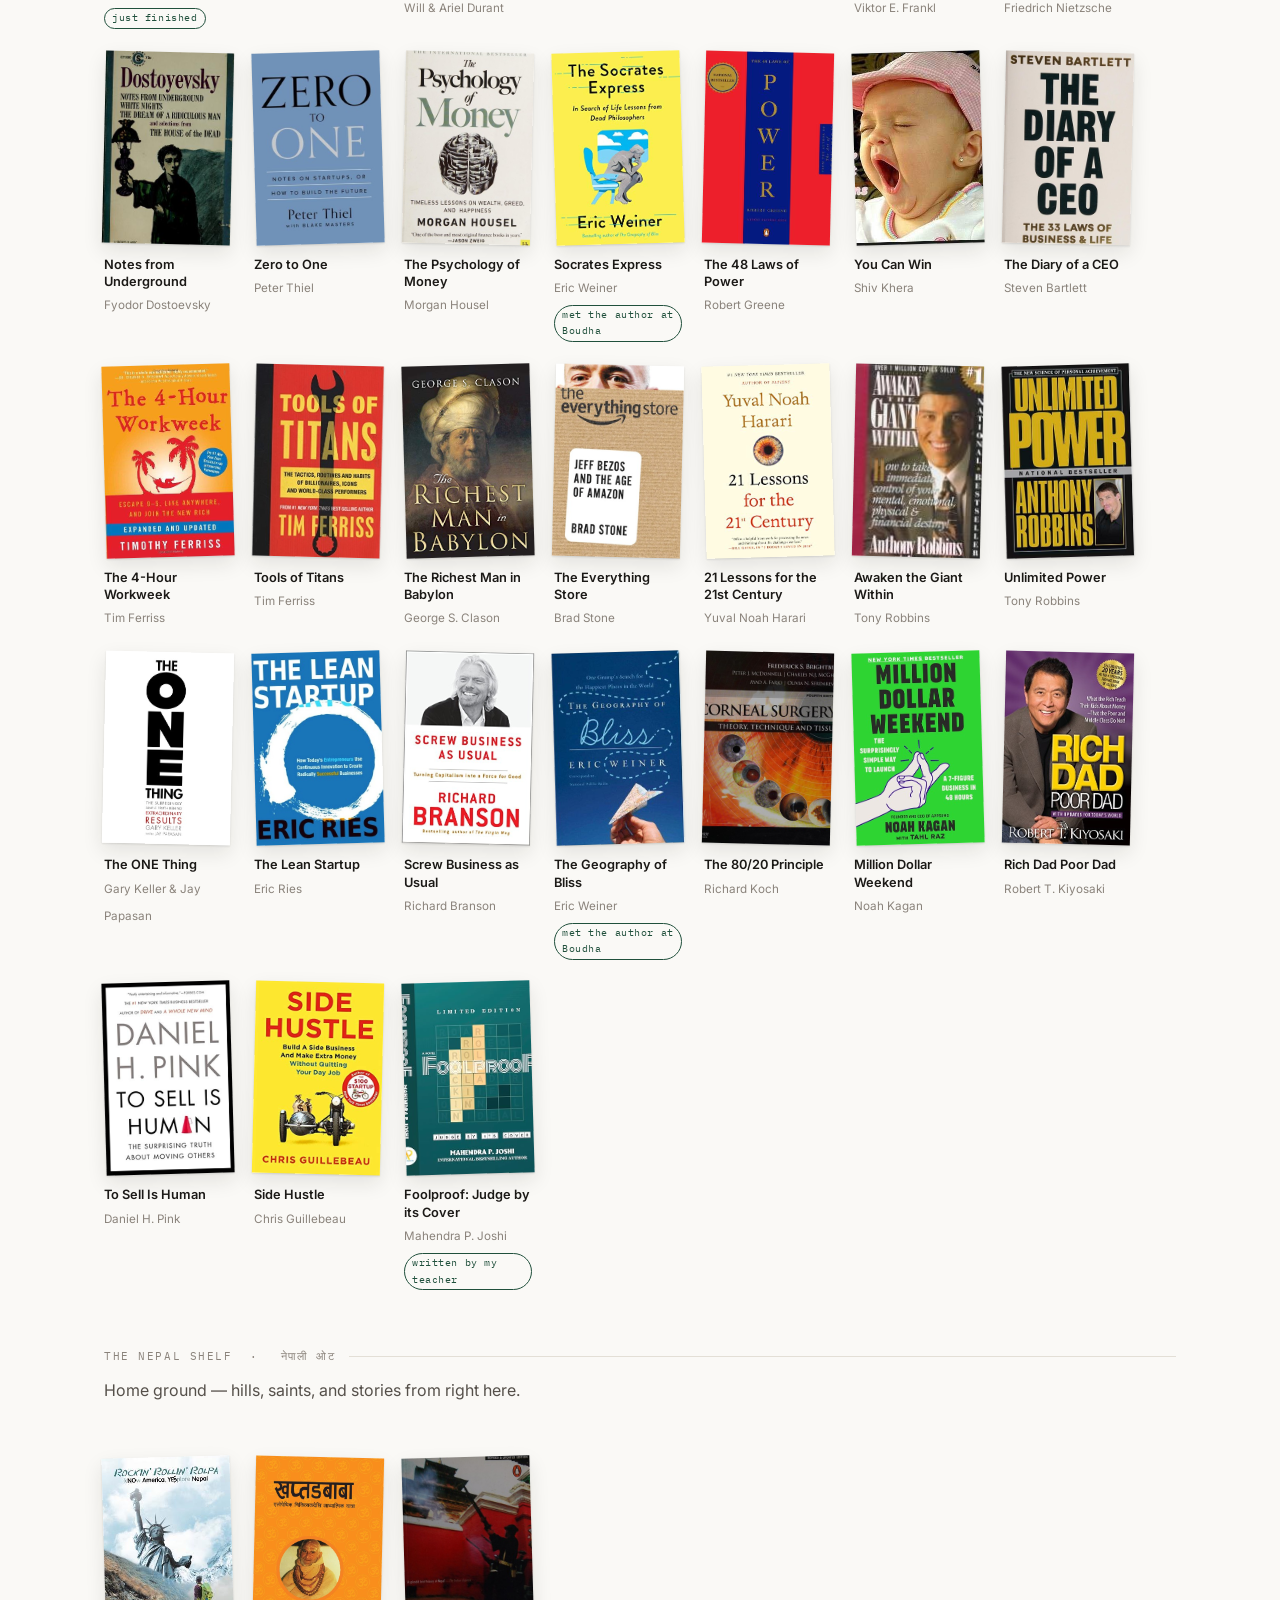
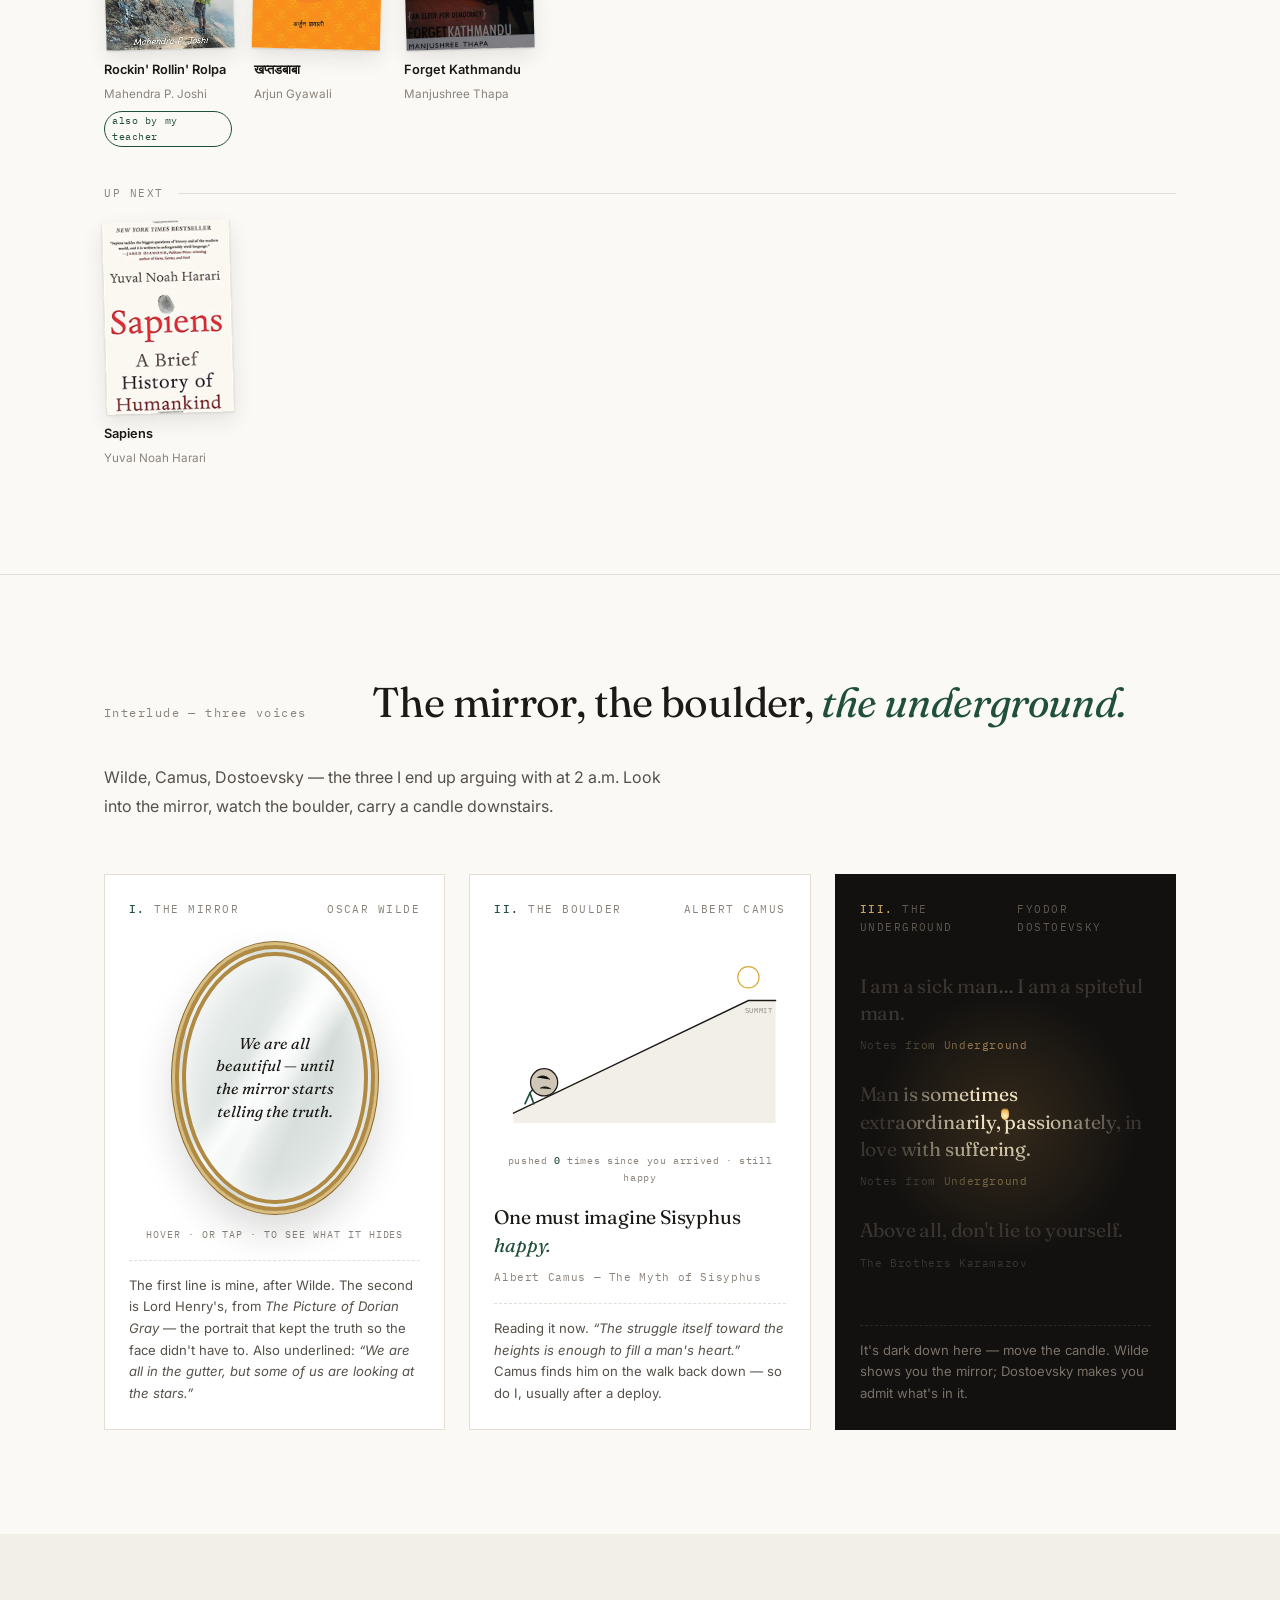
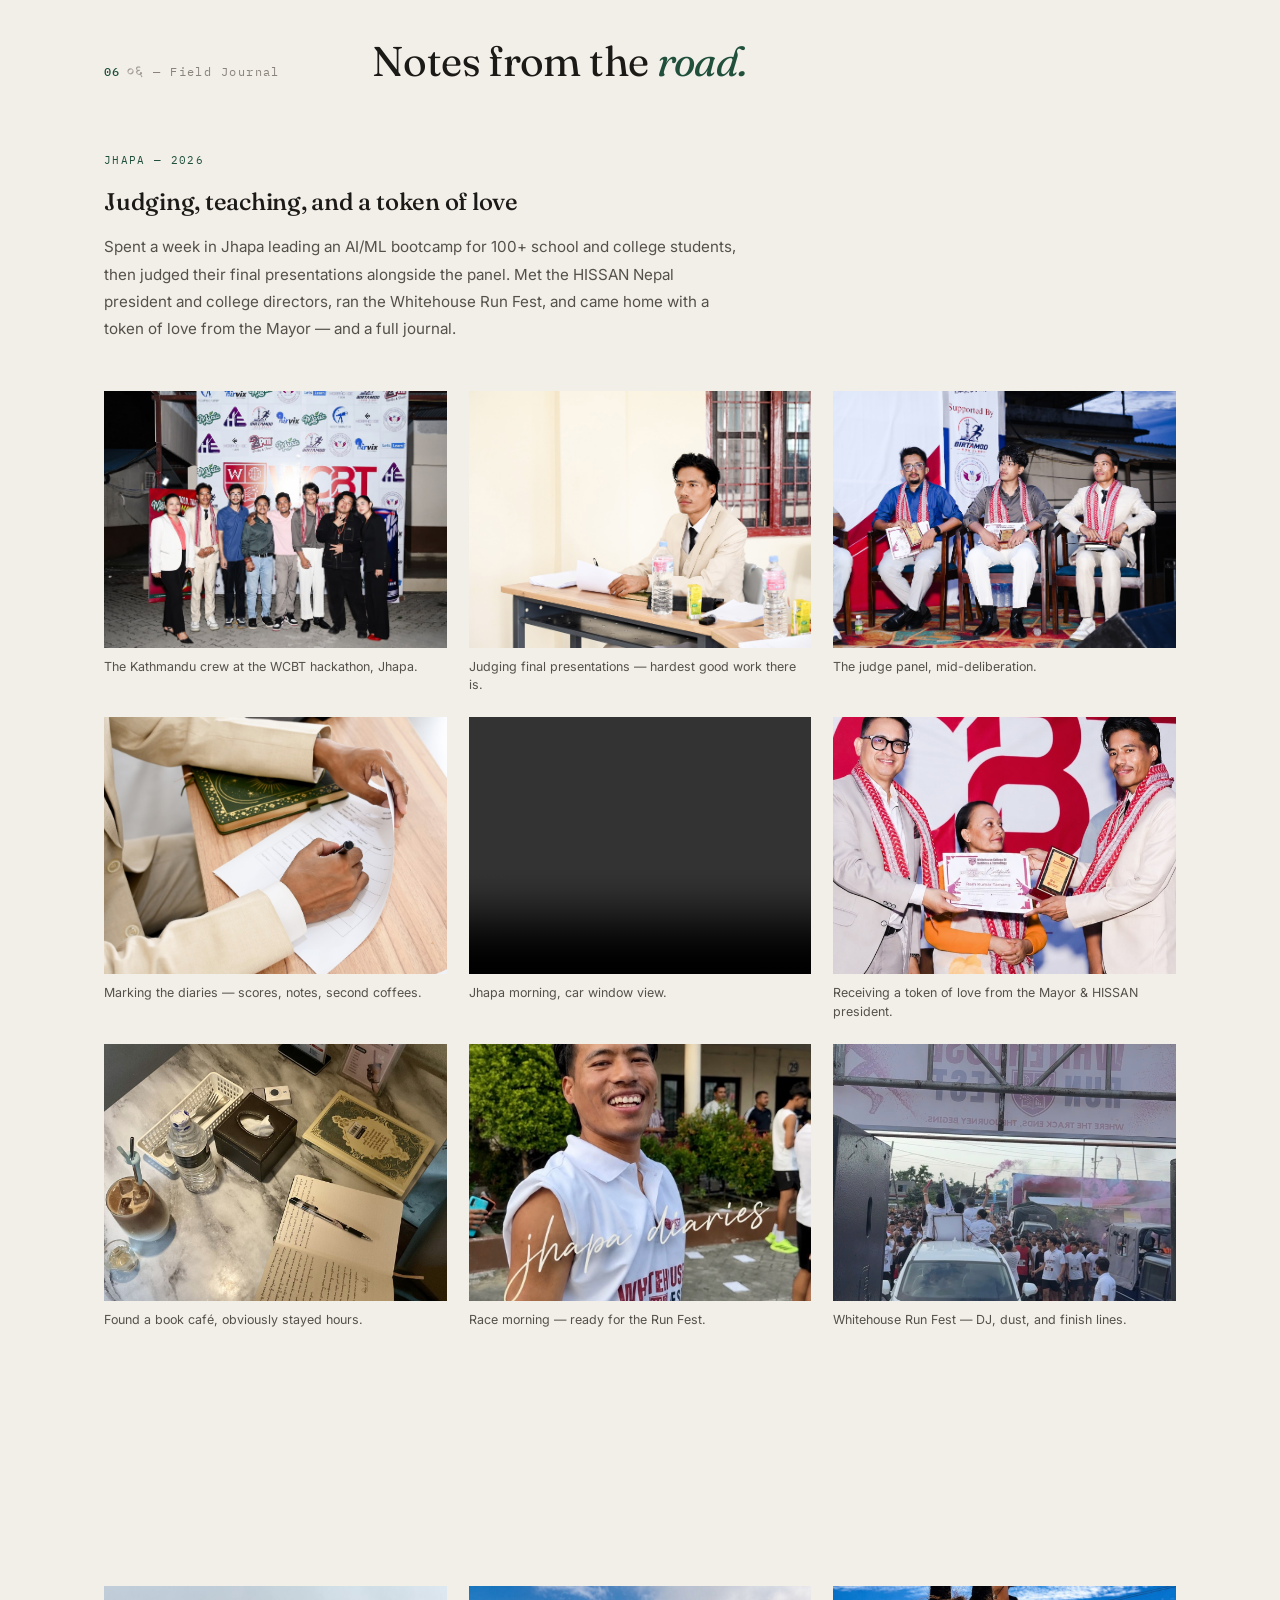
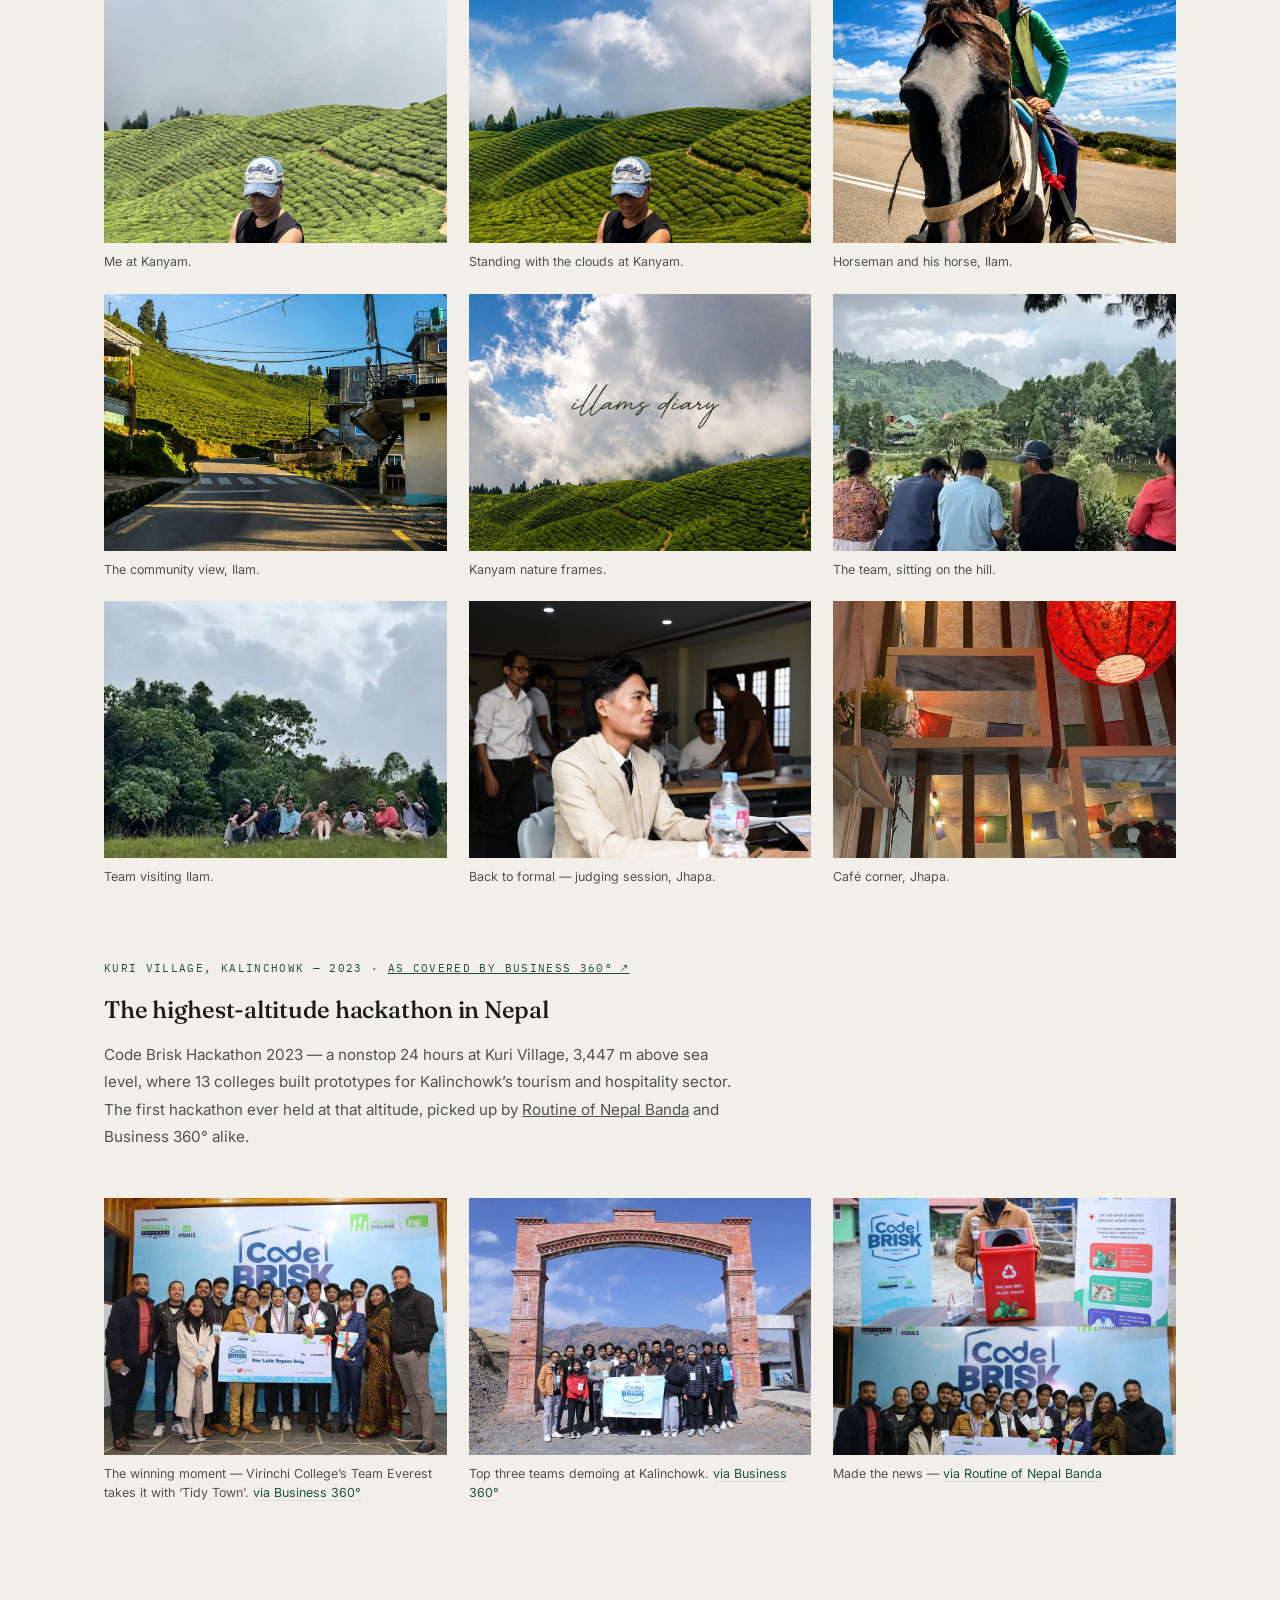
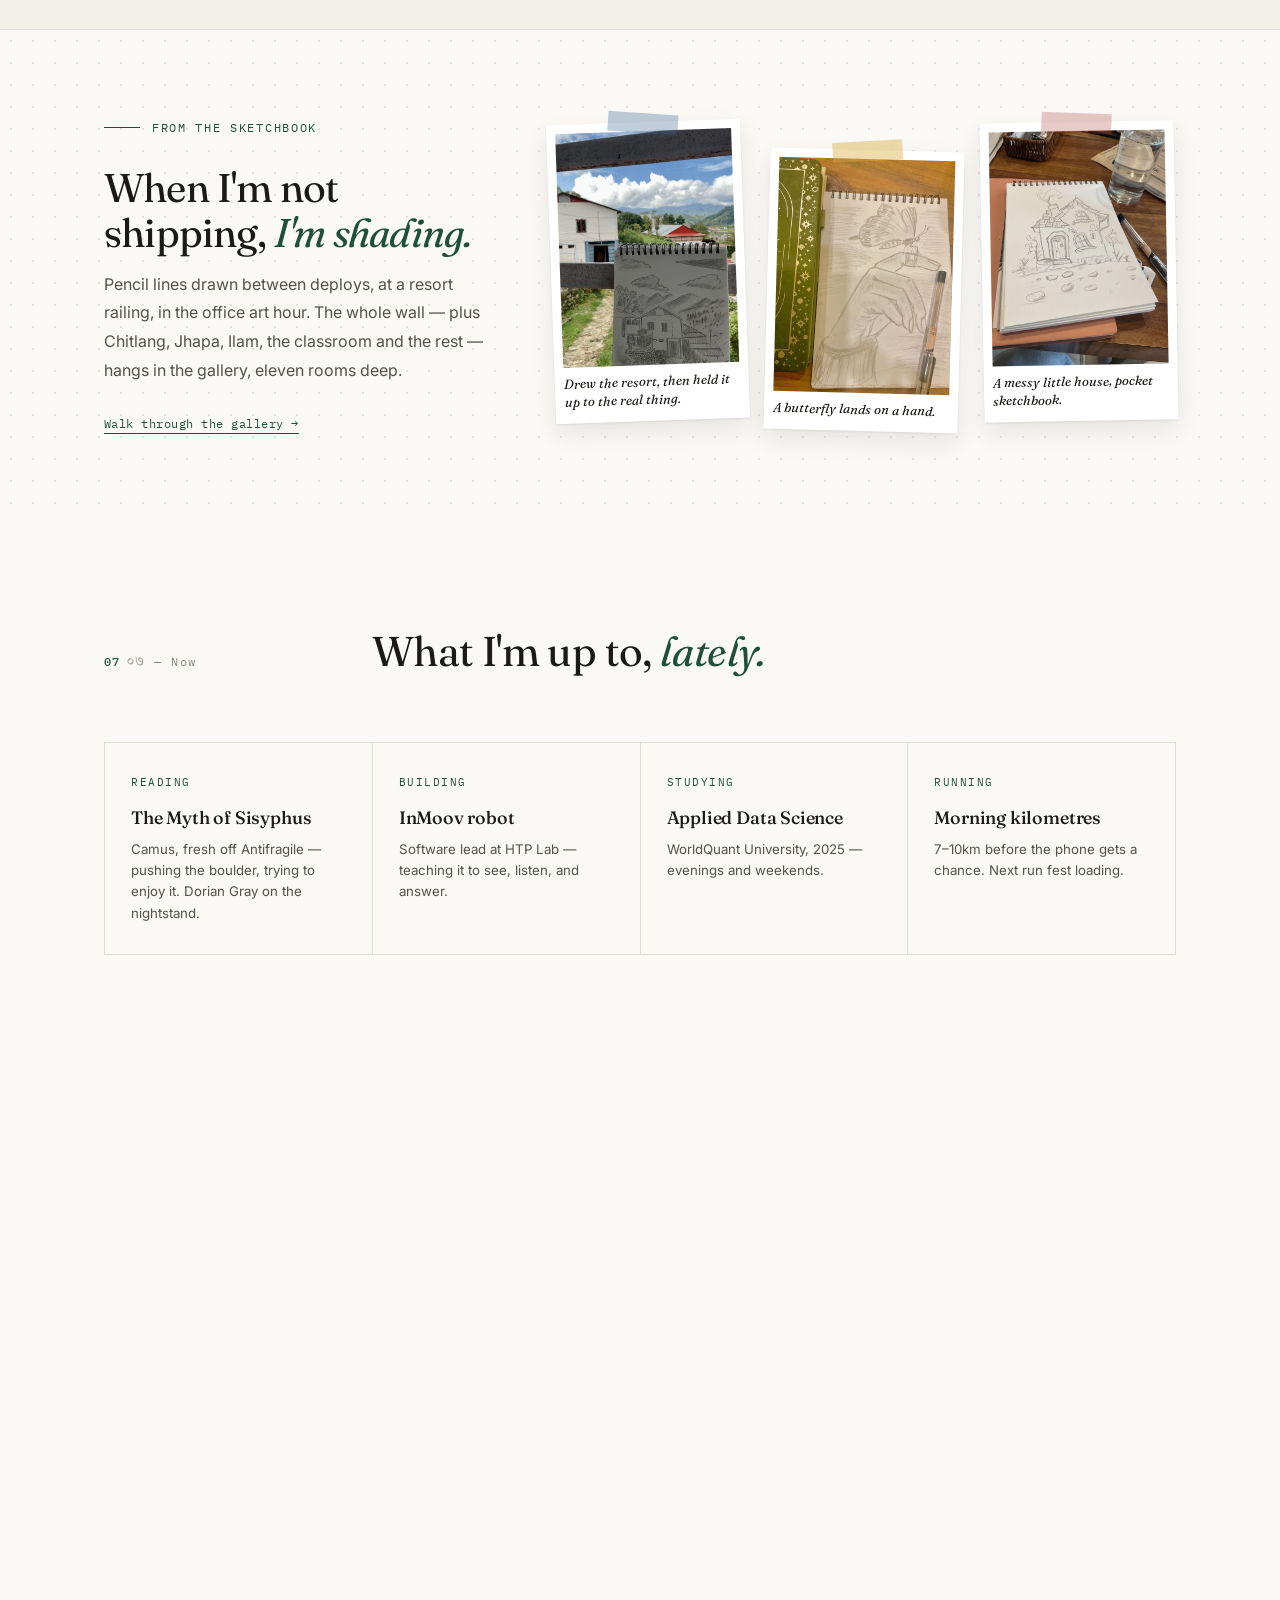
==== commit 4368779a: "Home: Boudha stupa pencil drawing that draws itself on scroll, under Principles (kora) Co-Authored-B" ====
--- a/index.html
+++ b/index.html
@@ -505,6 +505,18 @@
             .st-pins span { font-size: 0.72rem; }
         }
 
+        /* ── BOUDHA — draws itself on scroll ── */
+        .stupa { max-width: 420px; margin: 64px auto 8px; text-align: center; }
+        .stupa svg { width: 100%; overflow: visible; }
+        .stupa path { fill: none; stroke: var(--ink); stroke-width: 1.3; stroke-linecap: round; stroke-linejoin: round; stroke-dasharray: 1; stroke-dashoffset: var(--o, 1); }
+        .stupa path.soft { stroke: var(--ink-3); stroke-width: 1; }
+        .stupa path.eye { stroke: var(--accent); stroke-width: 1.6; }
+        .stupa path.flag { stroke: var(--accent); stroke-width: 1; }
+        .stupa path.flag:nth-of-type(5n+1) { stroke: #2F5D8A; }
+        .stupa path.flag:nth-of-type(5n+2) { stroke: #A8392E; }
+        .stupa path.flag:nth-of-type(5n+3) { stroke: #D9A93A; }
+        .stupa figcaption { font-family: var(--mono); font-size: 0.66rem; letter-spacing: 0.08em; color: var(--ink-3); margin-top: 12px; }
+
         /* ── FIELD NOTES (JHAPA / ILLAM) ── */
         #journal { background: var(--paper-2); }
 
@@ -807,6 +819,7 @@
         @media (prefers-reduced-motion: reduce) {
             *, *::before, *::after { animation: none !important; transition: none !important; }
             .li, .rv, .rv-img { opacity: 1 !important; transform: none !important; clip-path: none !important; }
+            .stupa path { stroke-dashoffset: 0 !important; }
         }
     </style>
 </head>
@@ -1640,6 +1653,63 @@
                 <p>The kora around Boudha settles more of my design decisions than any whiteboard does.</p>
             </article>
         </div>
+        <figure class="stupa" id="stupa" aria-label="Boudhanath stupa, drawn in pencil as you scroll">
+            <svg viewBox="0 0 400 310" aria-hidden="true">
+                <defs><filter id="pencil"><feTurbulence type="fractalNoise" baseFrequency="0.9" numOctaves="2" result="n"/><feDisplacementMap in="SourceGraphic" in2="n" scale="1.6"/></filter></defs>
+                <g filter="url(#pencil)">
+                    <path d="M20 300 L380 300" pathLength="1"/>
+                    <path d="M40 300 L40 282 L360 282 L360 300" pathLength="1"/>
+                    <path d="M62 282 L62 264 L338 264 L338 282" pathLength="1"/>
+                    <path d="M84 264 L84 248 L316 248 L316 264" pathLength="1"/>
+                    <path d="M100 248 A100 78 0 0 1 300 248" pathLength="1"/>
+                    <path d="M112 236 Q200 222 288 236" class="soft" pathLength="1"/>
+                    <path d="M176 172 L176 140 L224 140 L224 172" pathLength="1"/>
+                    <path d="M184 157 Q190 151 196 157 Q190 161 184 157" class="eye" pathLength="1"/>
+                    <path d="M204 157 Q210 151 216 157 Q210 161 204 157" class="eye" pathLength="1"/>
+                    <path d="M200 160 Q204 164 199 168" class="eye" pathLength="1"/>
+                    <path d="M178 140 L192 72 M222 140 L208 72" pathLength="1"/>
+                    <path d="M179.1 134.8 L220.9 134.8" class="soft" pathLength="1"/>
+                    <path d="M180.2 129.5 L219.8 129.5" class="soft" pathLength="1"/>
+                    <path d="M181.2 124.3 L218.8 124.3" class="soft" pathLength="1"/>
+                    <path d="M182.3 119.1 L217.7 119.1" class="soft" pathLength="1"/>
+                    <path d="M183.4 113.8 L216.6 113.8" class="soft" pathLength="1"/>
+                    <path d="M184.5 108.6 L215.5 108.6" class="soft" pathLength="1"/>
+                    <path d="M185.5 103.4 L214.5 103.4" class="soft" pathLength="1"/>
+                    <path d="M186.6 98.2 L213.4 98.2" class="soft" pathLength="1"/>
+                    <path d="M187.7 92.9 L212.3 92.9" class="soft" pathLength="1"/>
+                    <path d="M188.8 87.7 L211.2 87.7" class="soft" pathLength="1"/>
+                    <path d="M189.8 82.5 L210.2 82.5" class="soft" pathLength="1"/>
+                    <path d="M190.9 77.2 L209.1 77.2" class="soft" pathLength="1"/>
+                    <path d="M182 72 Q200 58 218 72 Z" pathLength="1"/>
+                    <path d="M200 60 L200 38 M196 44 Q200 34 204 44" pathLength="1"/>
+                    <path d="M200 50 Q120 150 24 282" class="soft" pathLength="1"/>
+                    <path d="M185.3 68.4 l-3.0 9 l-6.0 -9" class="flag" pathLength="1"/>
+                    <path d="M170.4 87.4 l-3.0 9 l-6.0 -9" class="flag" pathLength="1"/>
+                    <path d="M155.2 106.9 l-3.0 9 l-6.0 -9" class="flag" pathLength="1"/>
+                    <path d="M139.7 127.0 l-3.0 9 l-6.0 -9" class="flag" pathLength="1"/>
+                    <path d="M124.0 147.5 l-3.0 9 l-6.0 -9" class="flag" pathLength="1"/>
+                    <path d="M108.0 168.6 l-3.0 9 l-6.0 -9" class="flag" pathLength="1"/>
+                    <path d="M91.7 190.2 l-3.0 9 l-6.0 -9" class="flag" pathLength="1"/>
+                    <path d="M75.2 212.4 l-3.0 9 l-6.0 -9" class="flag" pathLength="1"/>
+                    <path d="M58.4 235.1 l-3.0 9 l-6.0 -9" class="flag" pathLength="1"/>
+                    <path d="M41.3 258.3 l-3.0 9 l-6.0 -9" class="flag" pathLength="1"/>
+                    <path d="M200 50 Q280 150 376 282" class="soft" pathLength="1"/>
+                    <path d="M214.7 68.4 l3.0 9 l6.0 -9" class="flag" pathLength="1"/>
+                    <path d="M229.6 87.4 l3.0 9 l6.0 -9" class="flag" pathLength="1"/>
+                    <path d="M244.8 106.9 l3.0 9 l6.0 -9" class="flag" pathLength="1"/>
+                    <path d="M260.3 127.0 l3.0 9 l6.0 -9" class="flag" pathLength="1"/>
+                    <path d="M276.0 147.5 l3.0 9 l6.0 -9" class="flag" pathLength="1"/>
+                    <path d="M292.0 168.6 l3.0 9 l6.0 -9" class="flag" pathLength="1"/>
+                    <path d="M308.3 190.2 l3.0 9 l6.0 -9" class="flag" pathLength="1"/>
+                    <path d="M324.8 212.4 l3.0 9 l6.0 -9" class="flag" pathLength="1"/>
+                    <path d="M341.6 235.1 l3.0 9 l6.0 -9" class="flag" pathLength="1"/>
+                    <path d="M358.7 258.3 l3.0 9 l6.0 -9" class="flag" pathLength="1"/>
+                    <path d="M70 70 q6 -6 12 0 q6 -6 12 0" class="soft" pathLength="1"/>
+                    <path d="M300 52 q5 -5 10 0 q5 -5 10 0" class="soft" pathLength="1"/>
+                </g>
+            </svg>
+            <figcaption>Boudha, drawn one kora at a time — keep scrolling.</figcaption>
+        </figure>
         <p class="principles-note">// subject to revision — like all good software.</p>
     </div>
 </section>
@@ -1790,6 +1860,24 @@
             under.addEventListener('pointermove', move);
             under.addEventListener('pointerdown', move);
         }
+    })();
+
+    // Boudha stupa — each stroke draws in order as the drawing scrolls through the viewport
+    (function () {
+        var fig = document.getElementById('stupa');
+        if (!fig || matchMedia('(prefers-reduced-motion: reduce)').matches) return;
+        var paths = Array.prototype.slice.call(fig.querySelectorAll('path')), n = paths.length, ticking = false;
+        function draw() {
+            ticking = false;
+            var r = fig.getBoundingClientRect();
+            var p = Math.min(1, Math.max(0, (innerHeight - r.top) / (innerHeight * 0.55 + r.height)));
+            paths.forEach(function (el, i) {
+                var local = Math.min(1, Math.max(0, p * n * 1.15 - i));
+                el.style.setProperty('--o', (1 - local).toFixed(3));
+            });
+        }
+        window.addEventListener('scroll', function () { if (!ticking) { ticking = true; requestAnimationFrame(draw); } }, { passive: true });
+        draw();
     })();
 
     // Ridgelines — stacked Himalayan ridges drifting slowly, with a river in front.
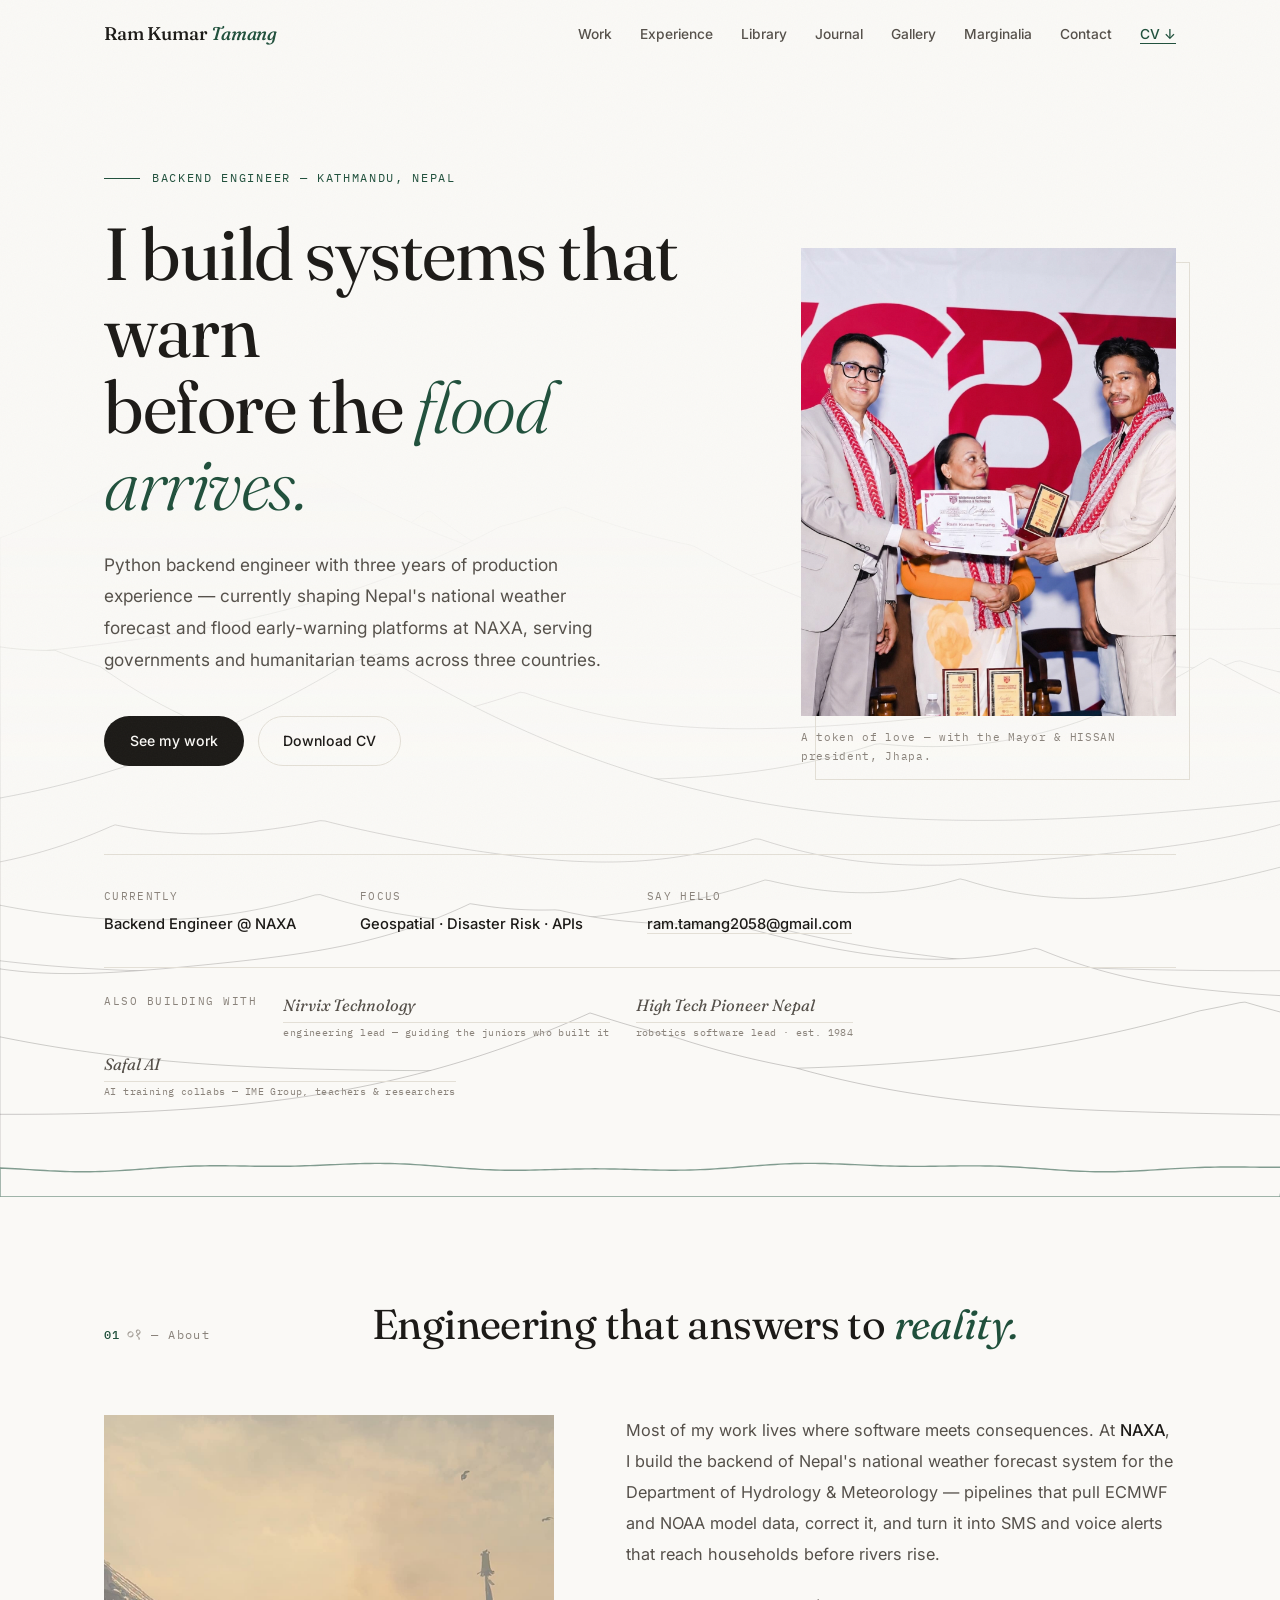
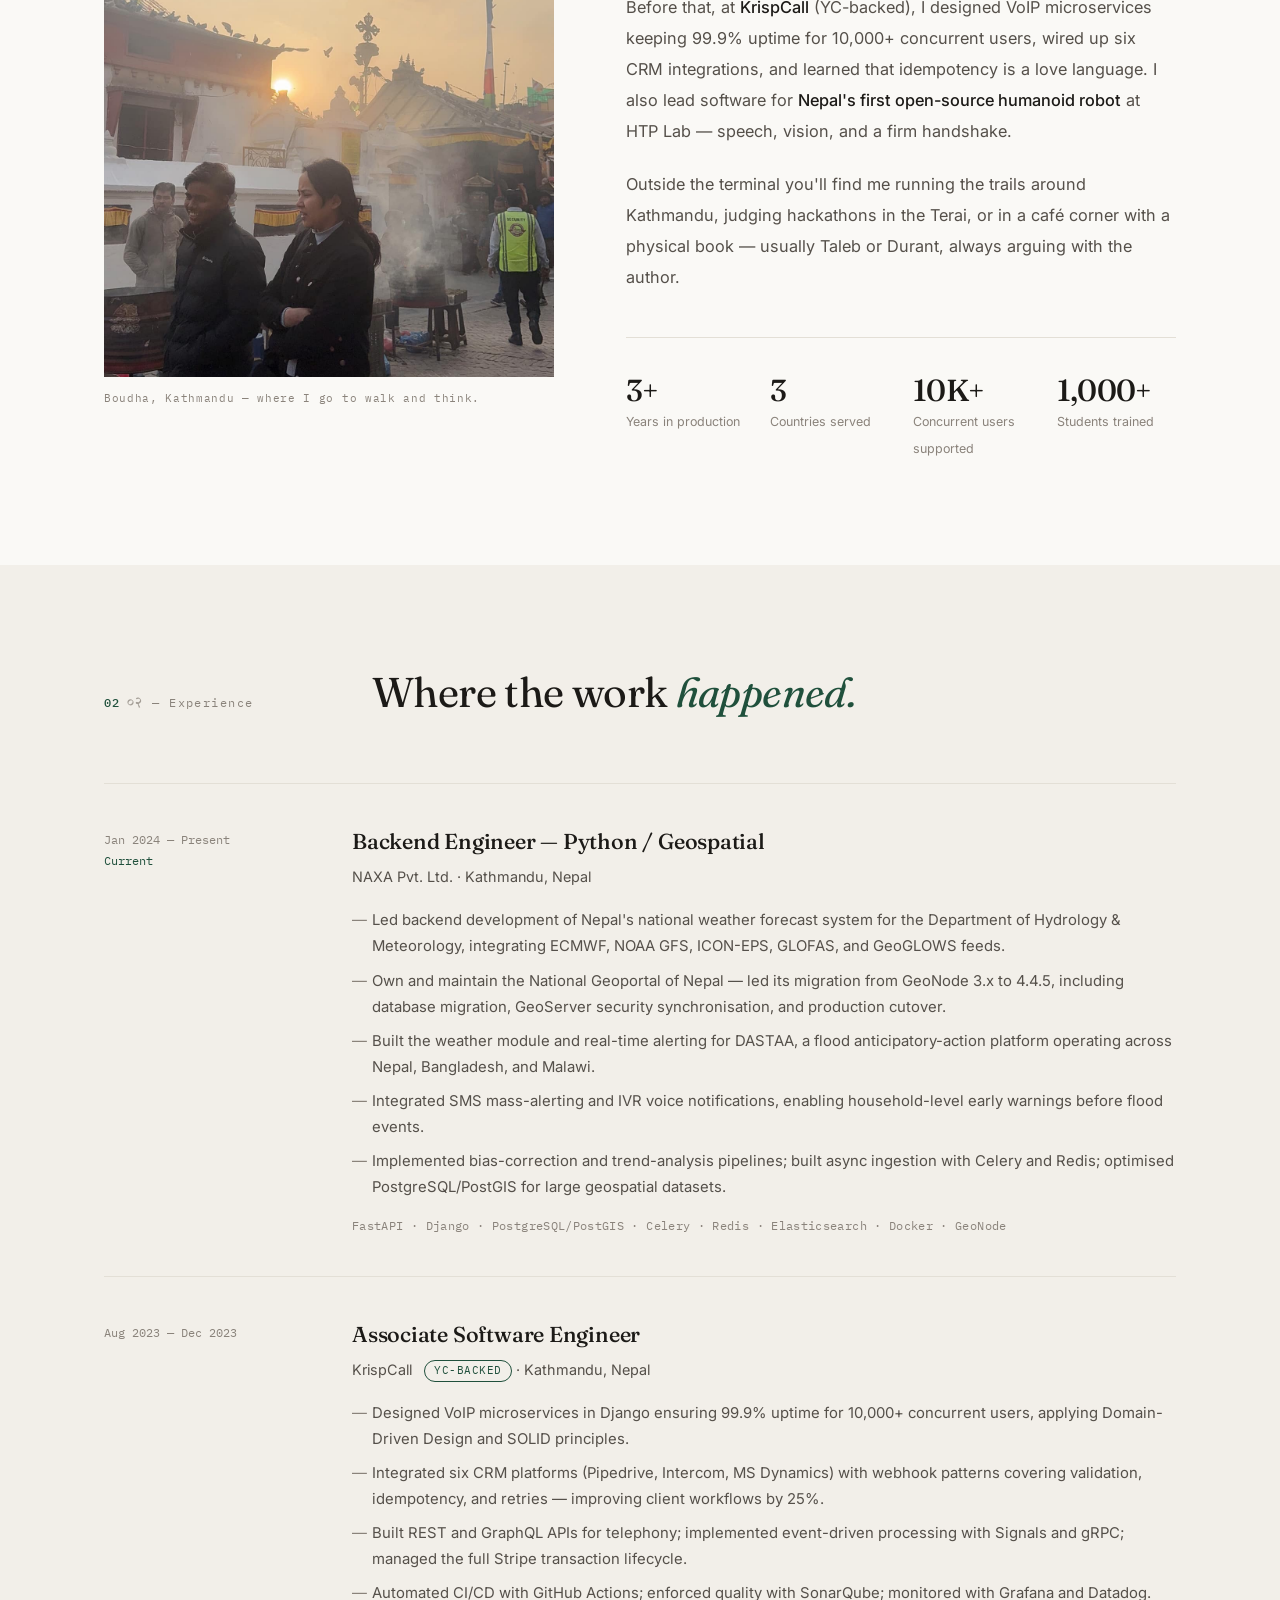
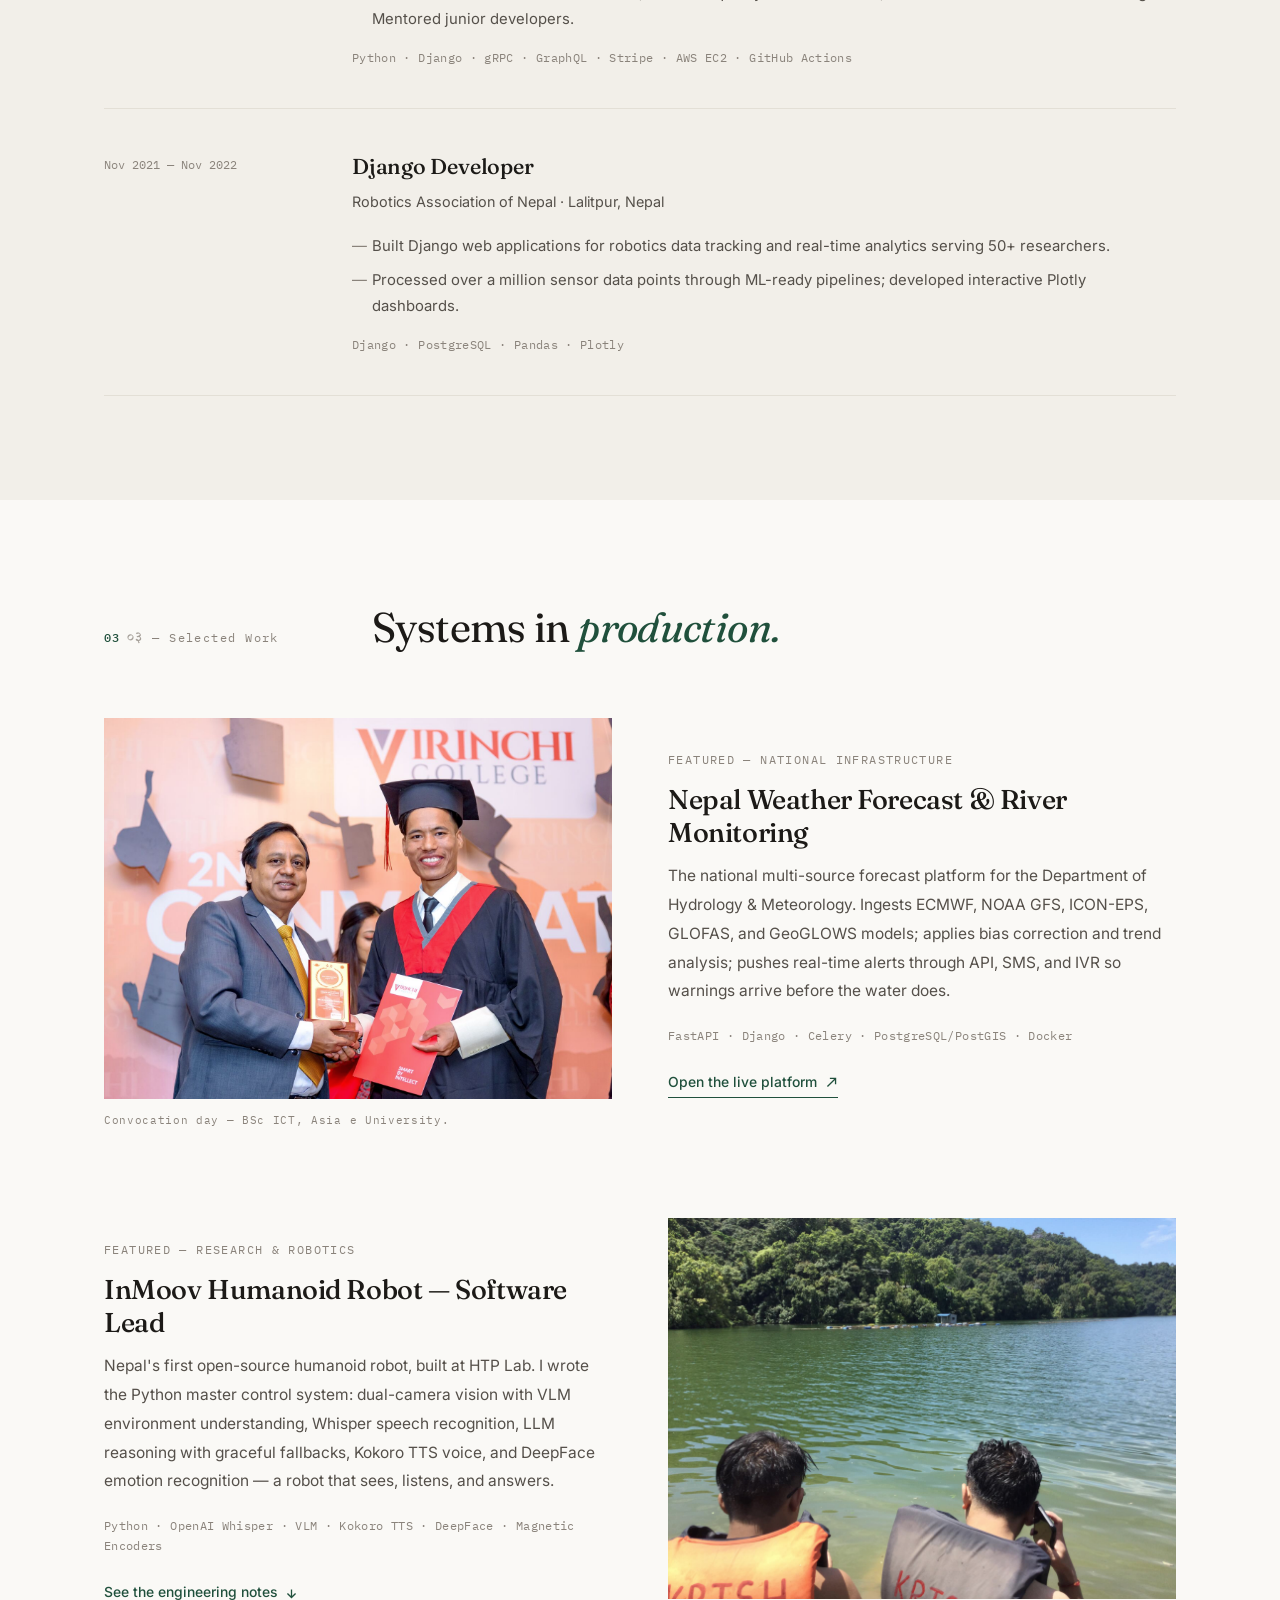
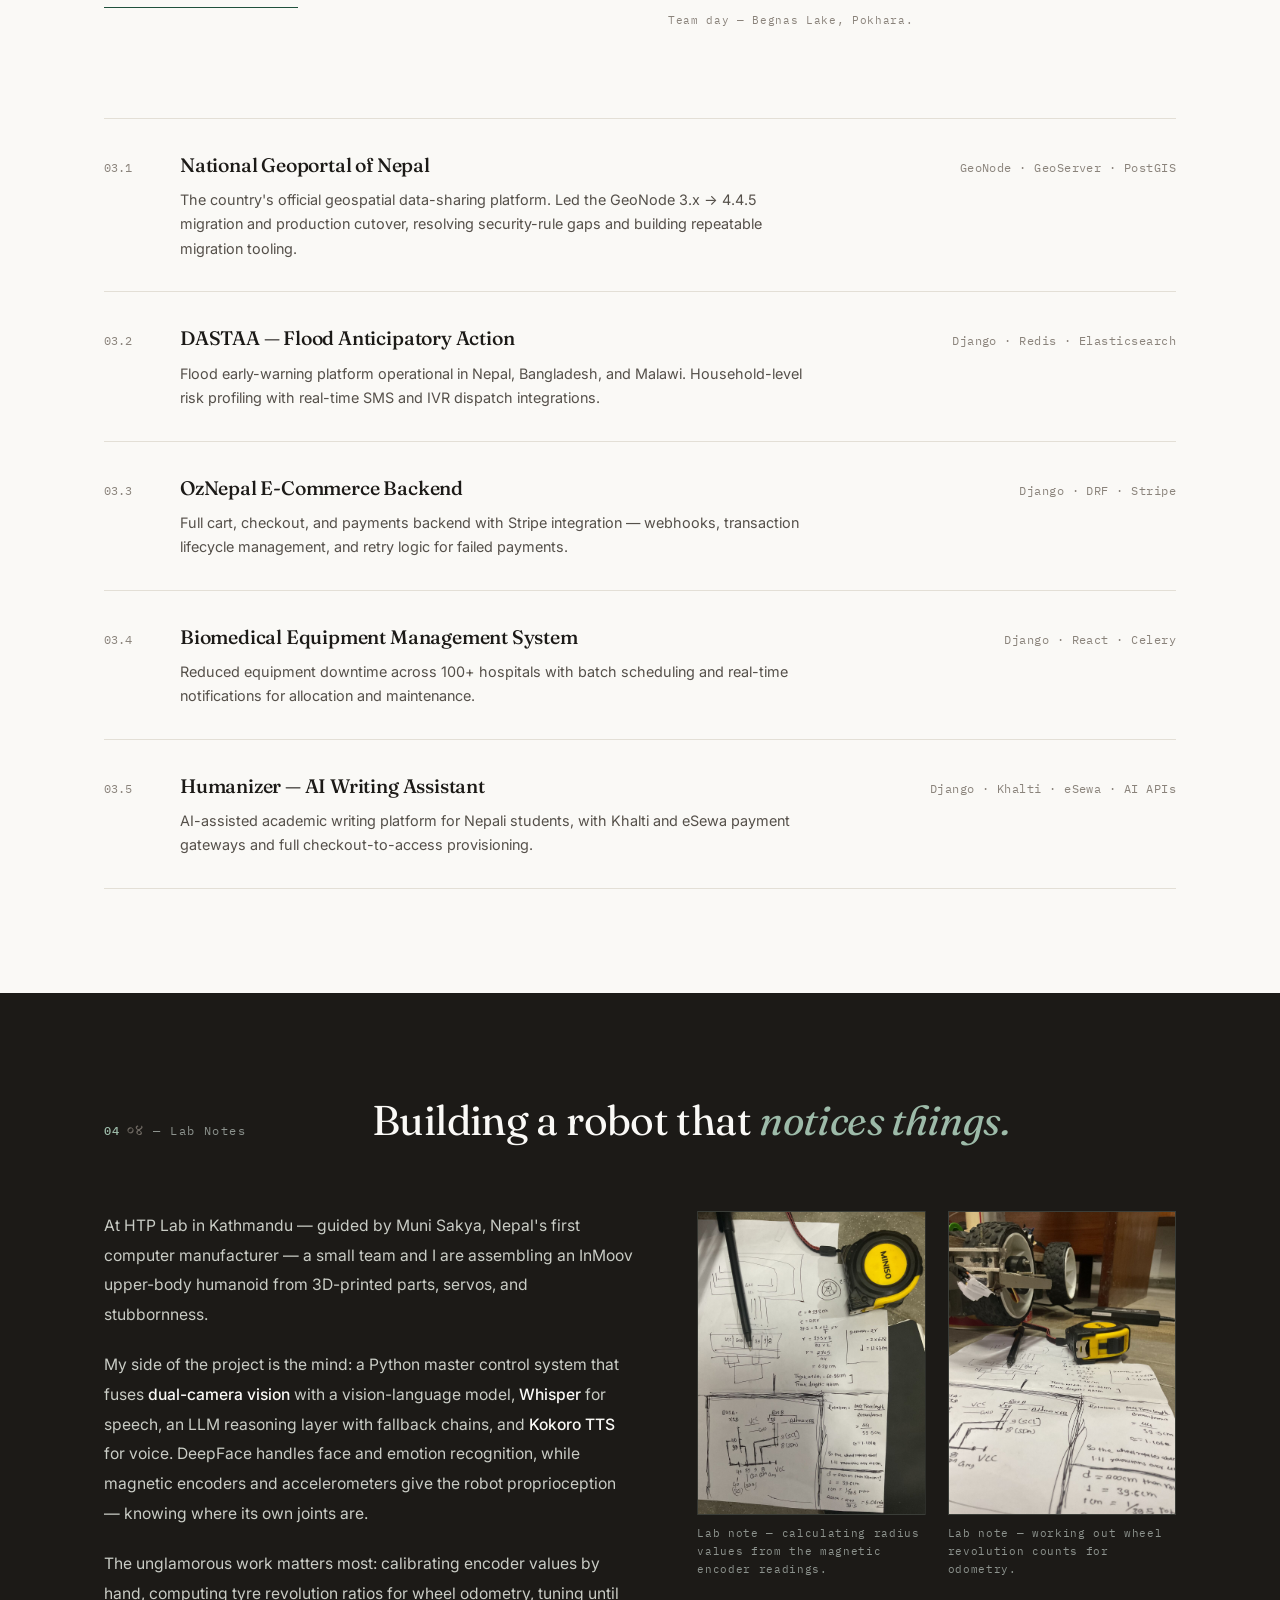
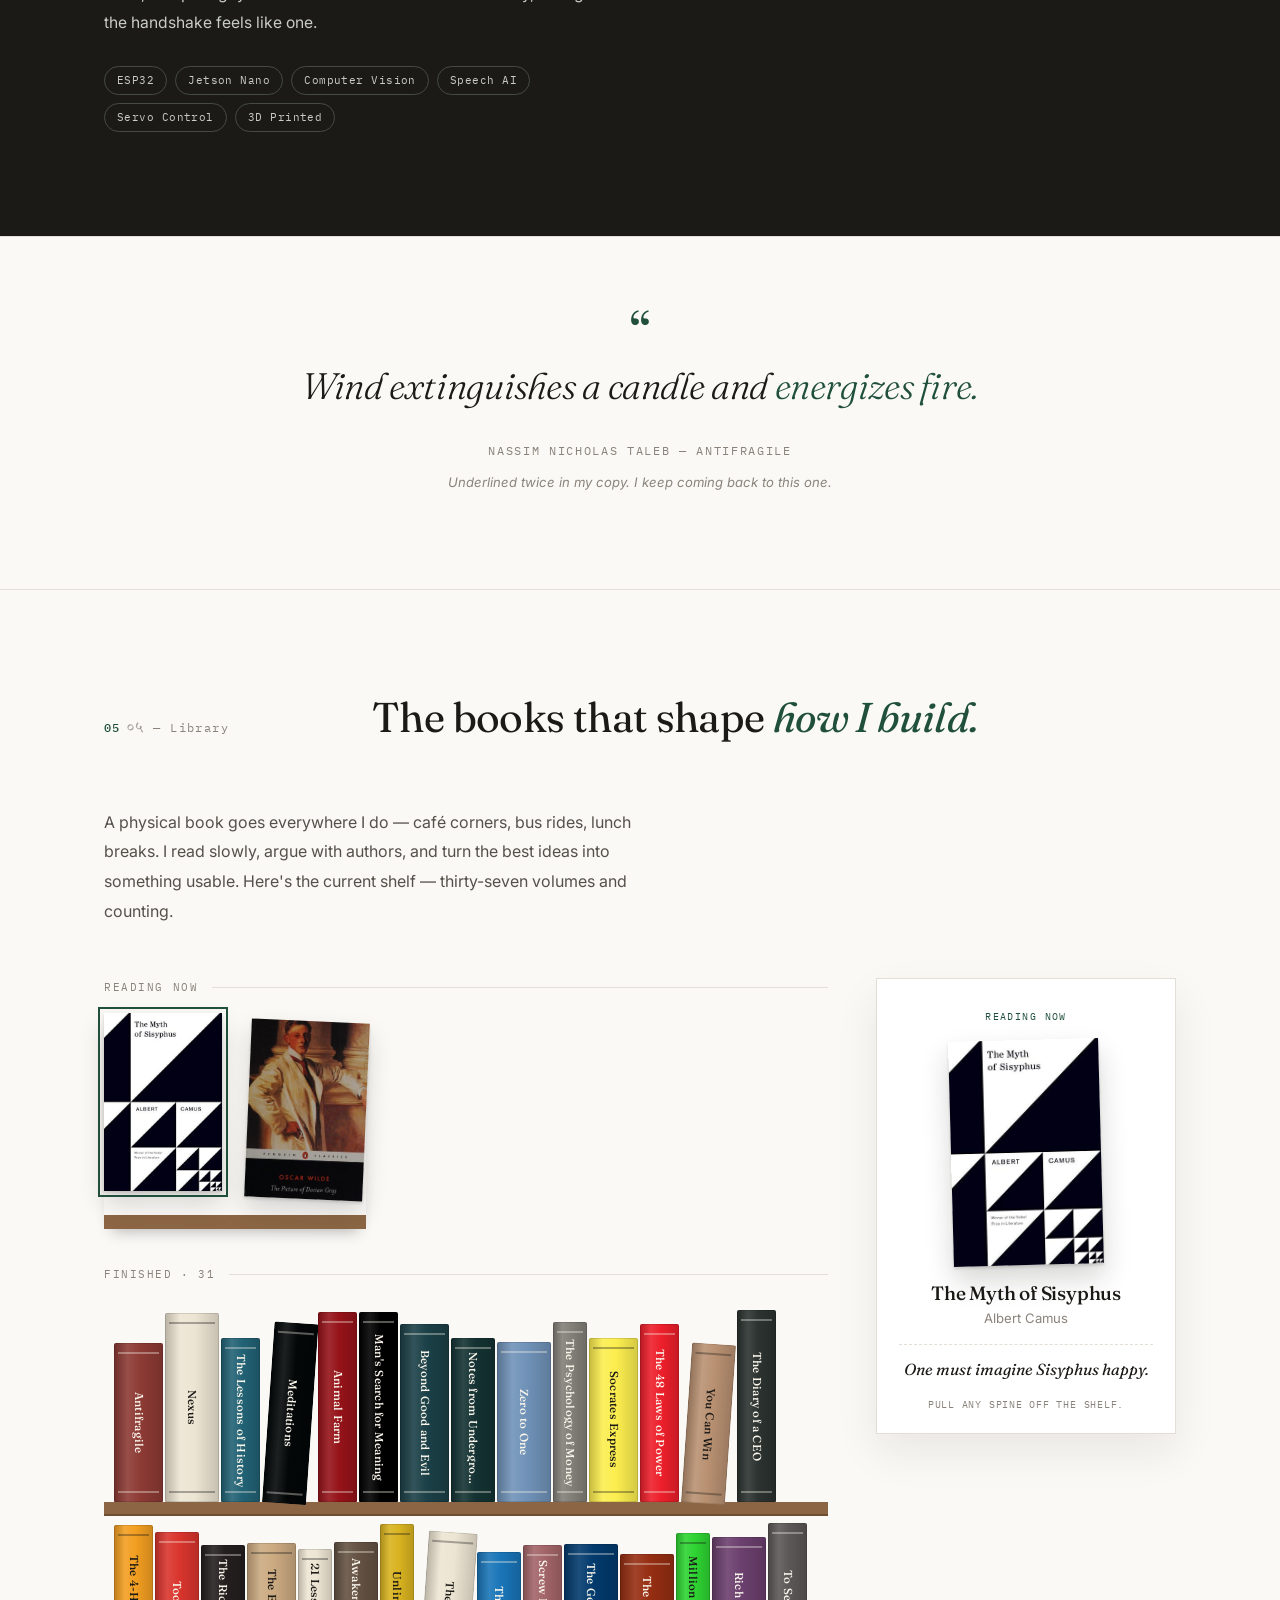
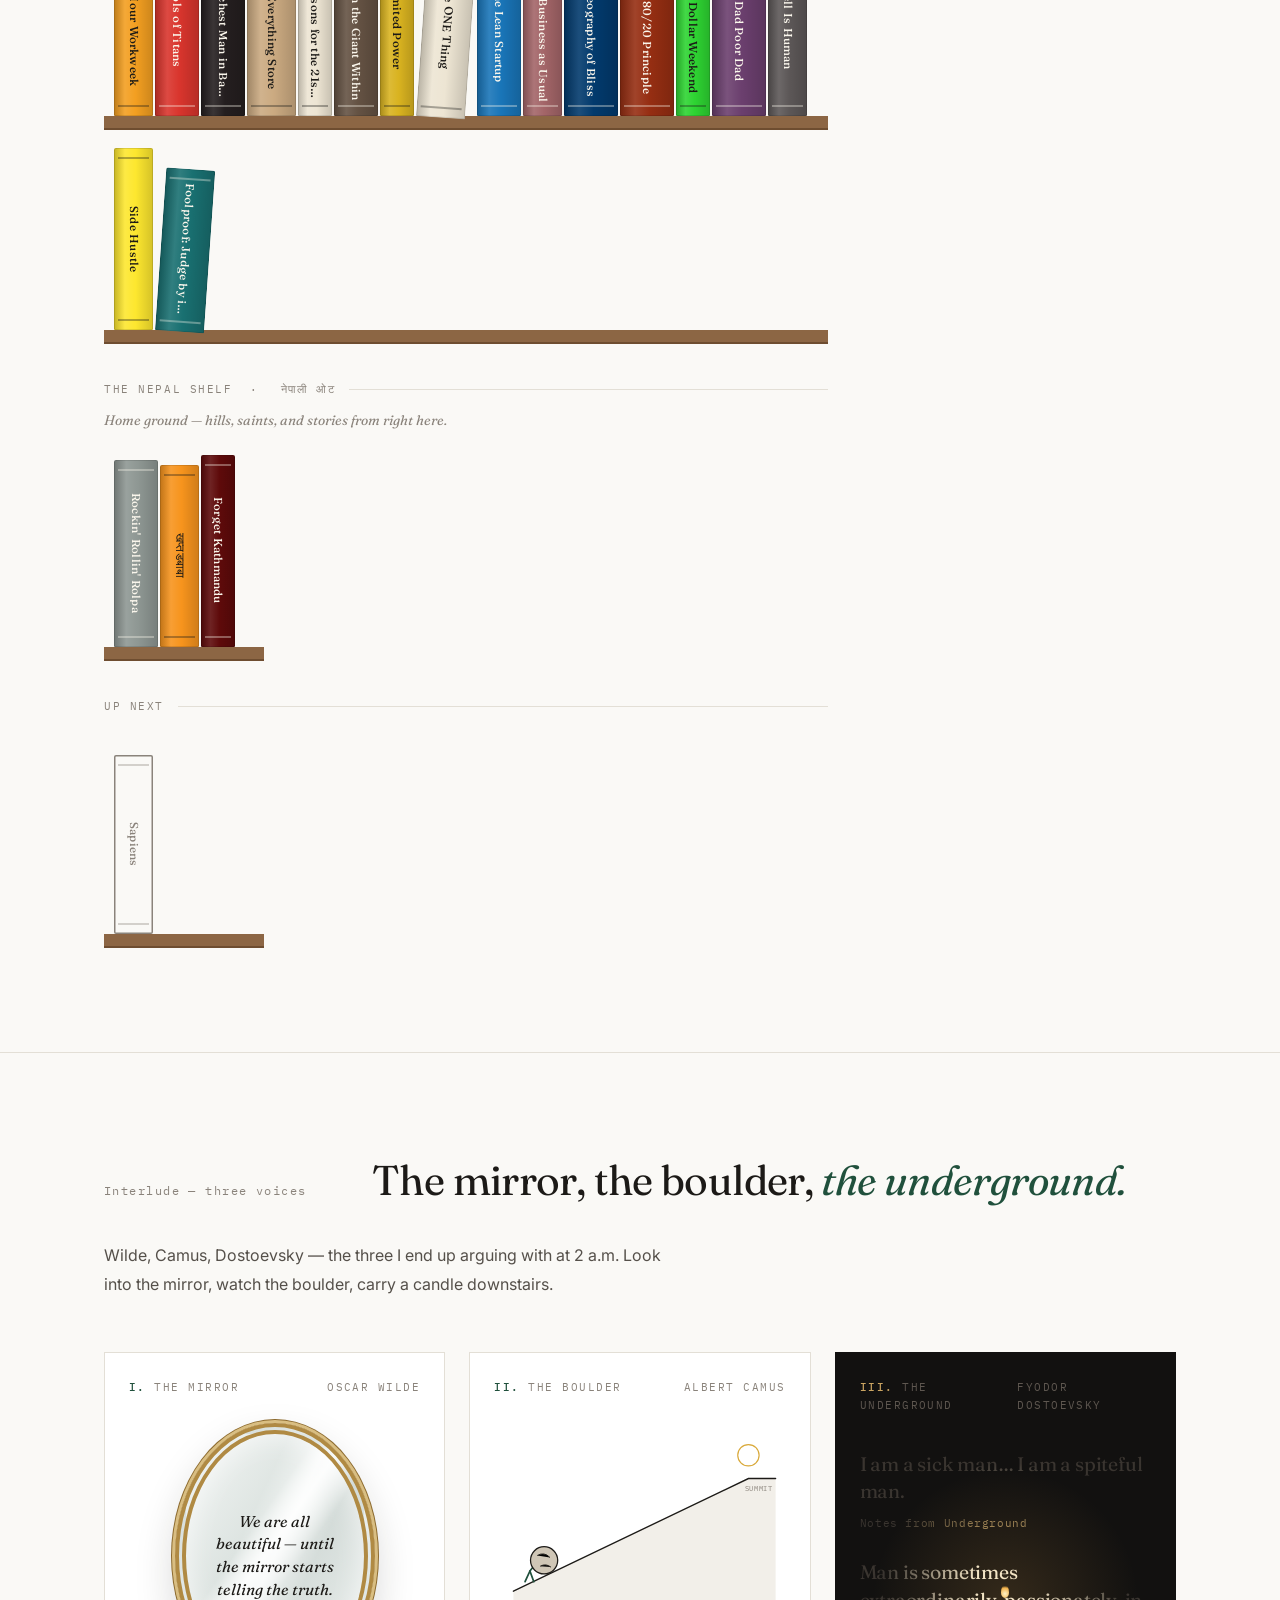
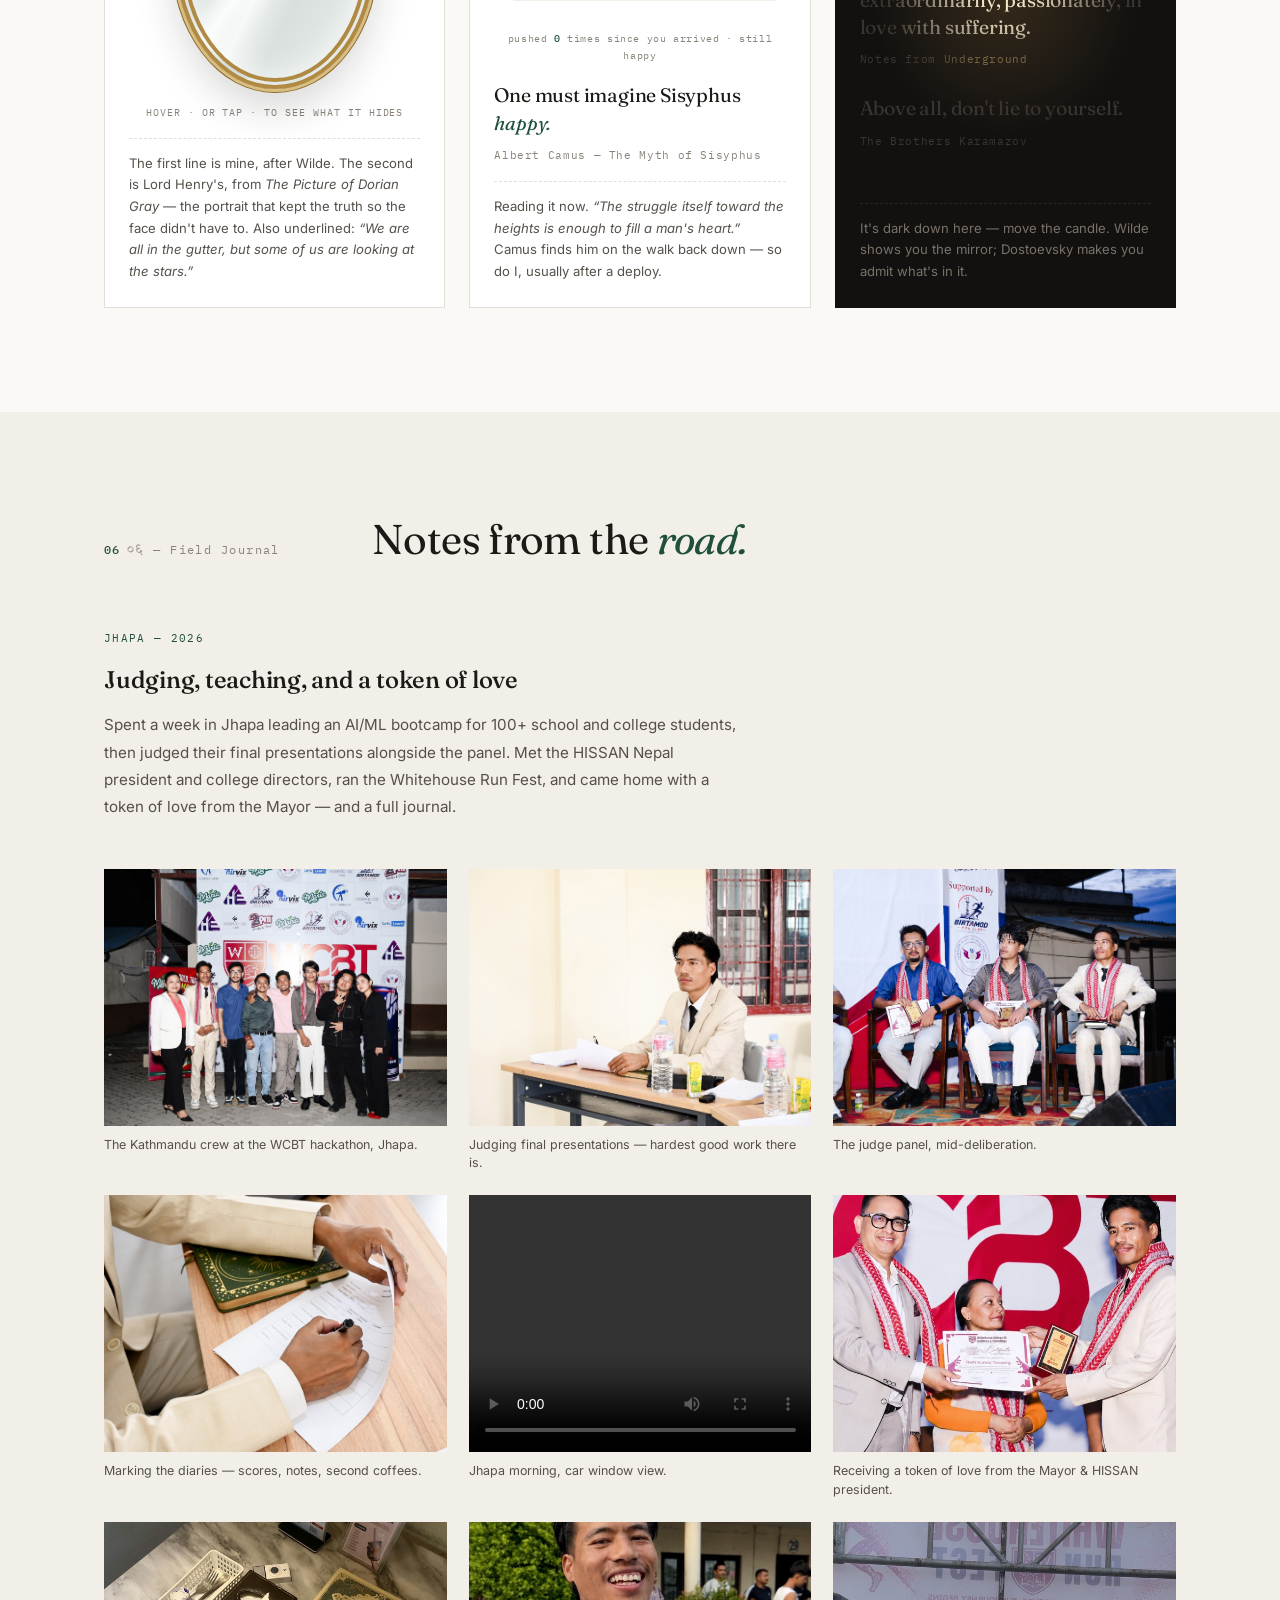
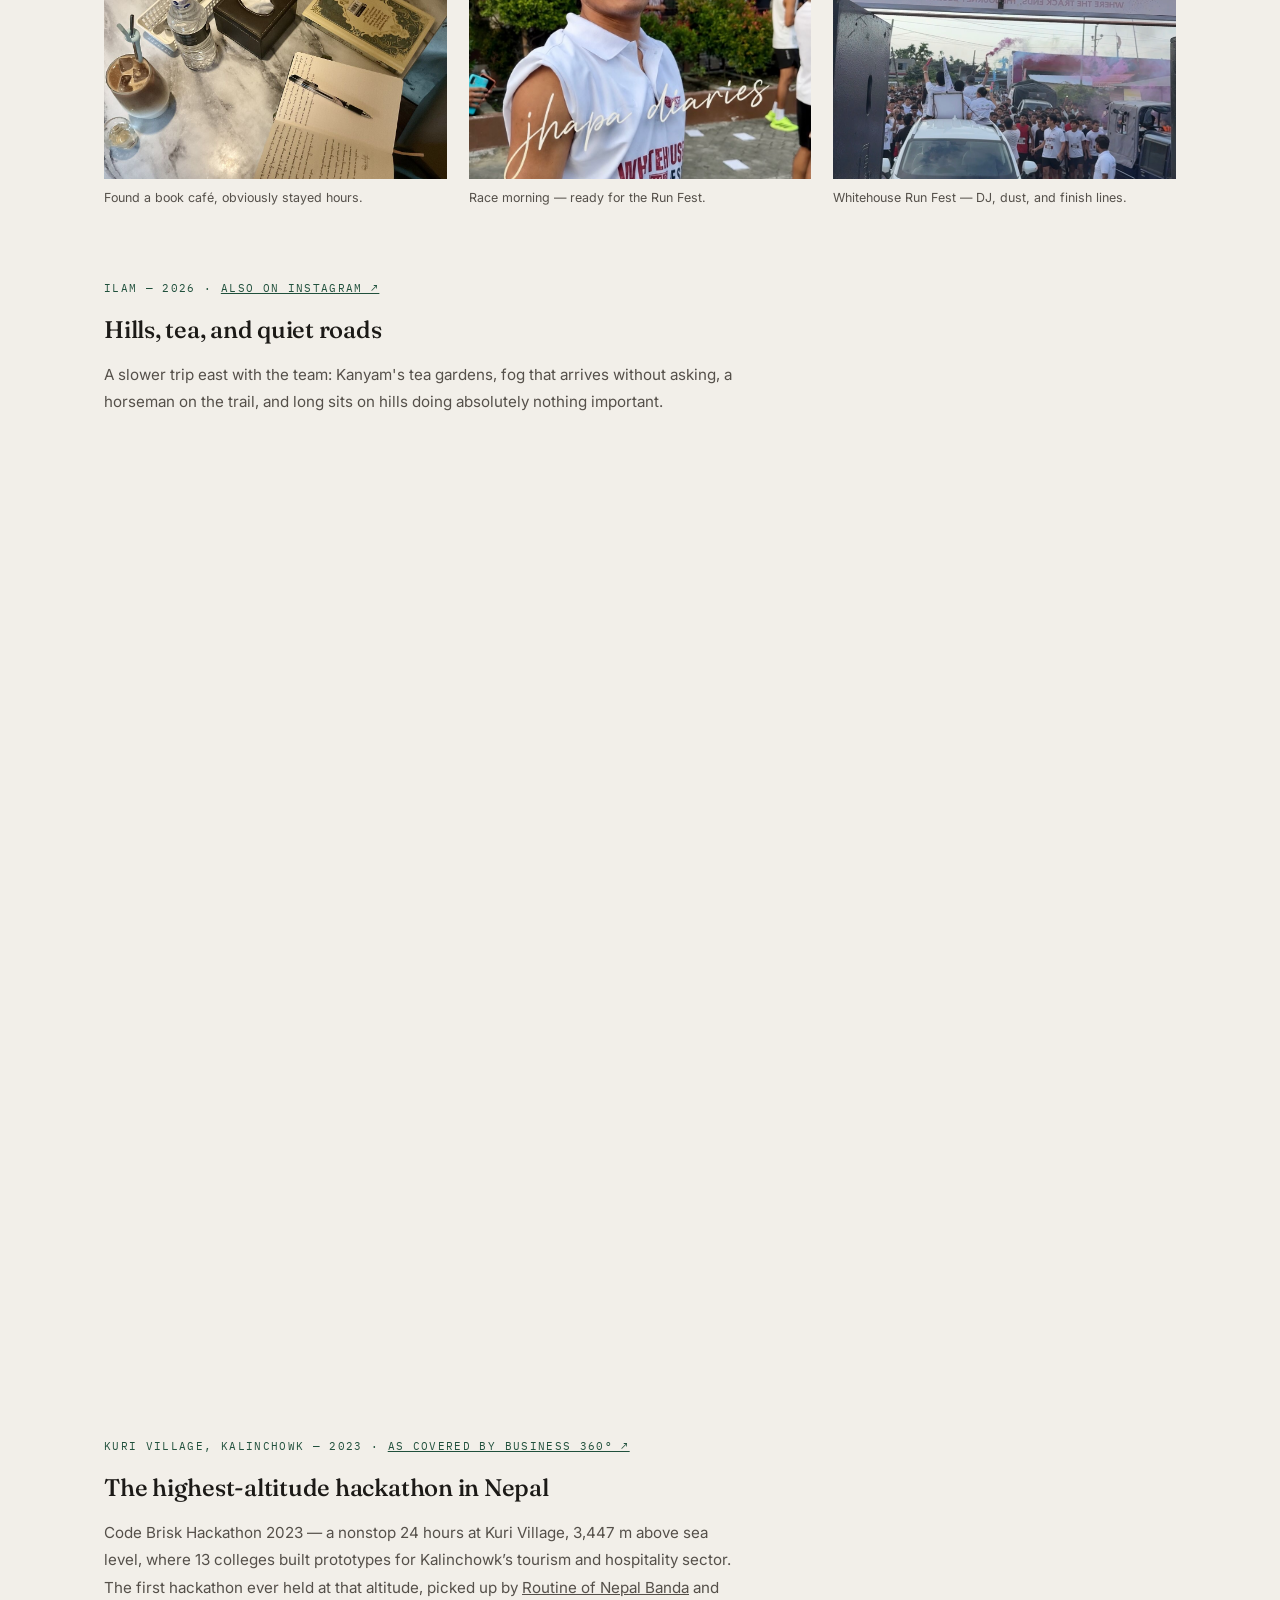
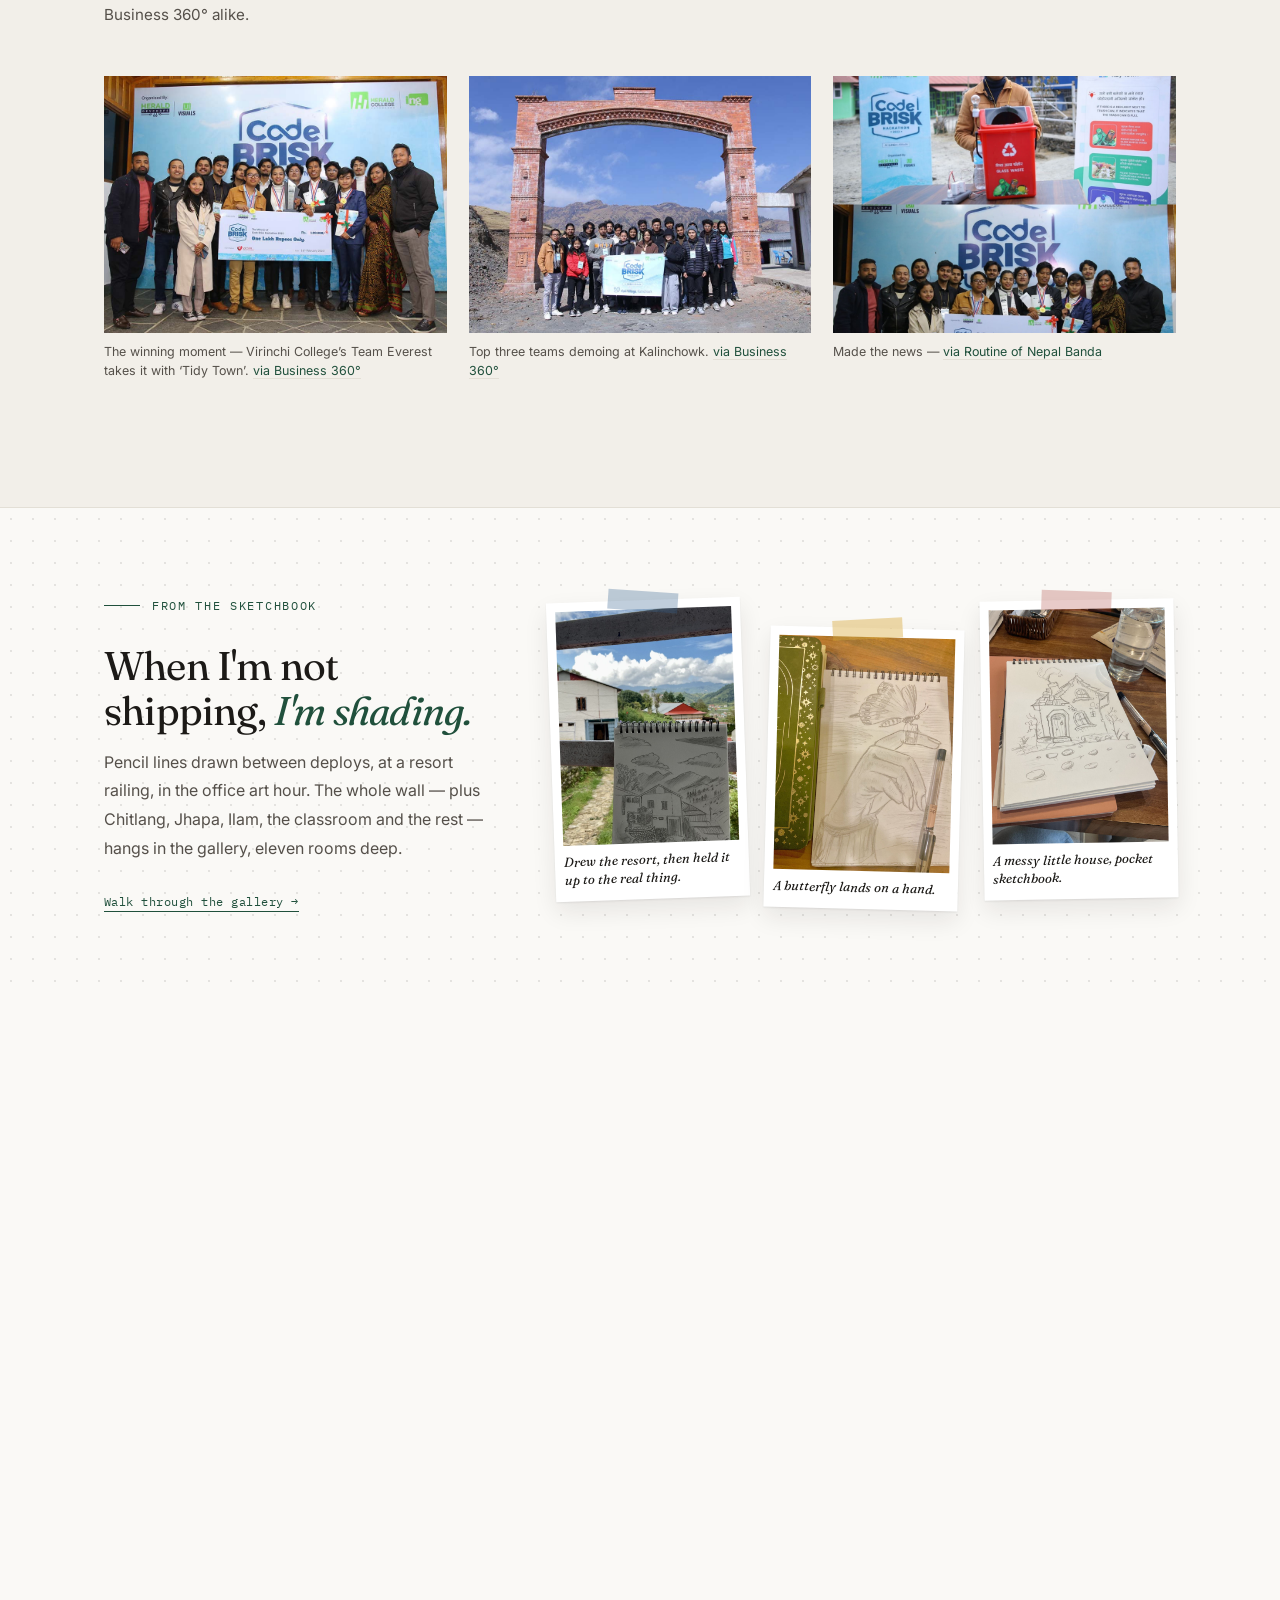
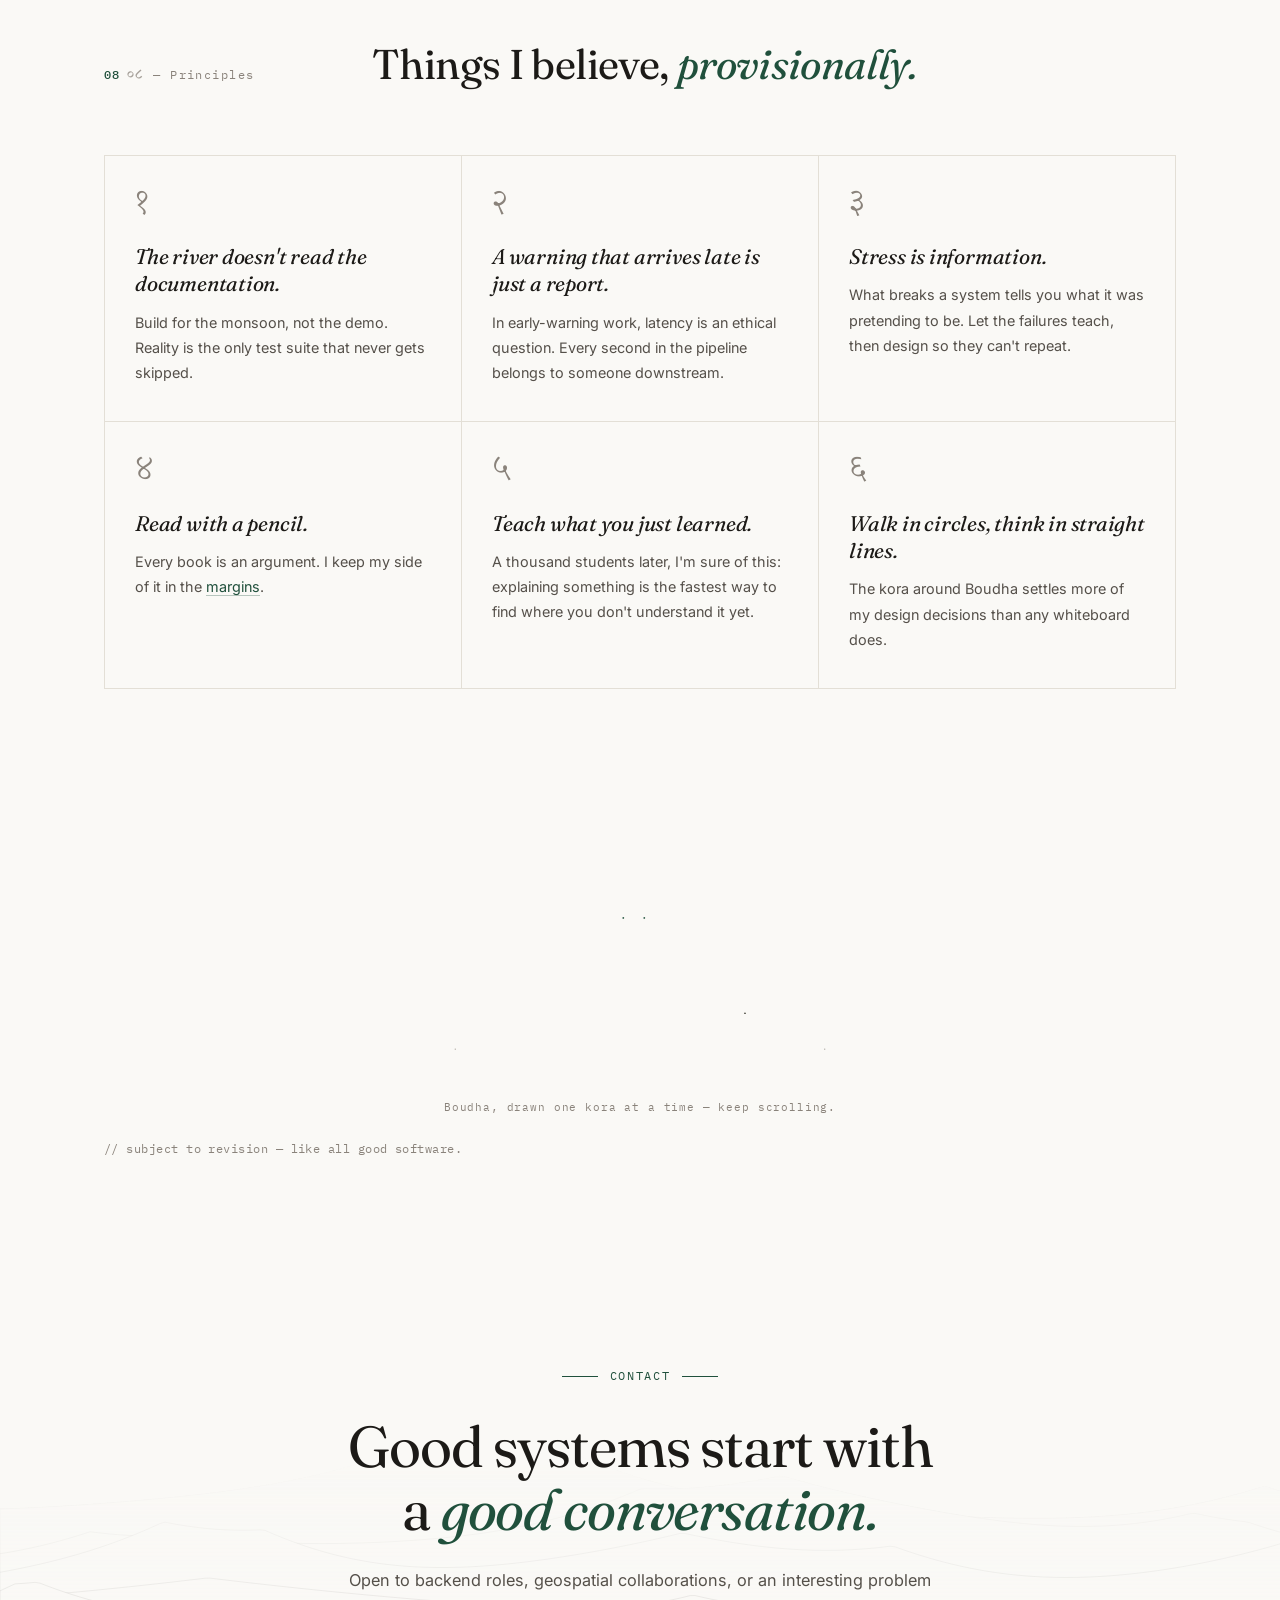
==== commit 3c758780: "Library: real bookshelf — cover-coloured spines on wooden planks, reading stand, and a desk you pull" ====
--- a/index.html
+++ b/index.html
@@ -322,35 +322,74 @@
         }
         .lib-status::after { content: ''; flex: 1; height: 1px; background: var(--line); }
         .lib-status:first-of-type { margin-top: 0; }
-        .lib-row { display: flex; gap: 22px; flex-wrap: wrap; }
-        .book { width: 128px; }
-        .book img {
-            width: 128px; height: 192px; object-fit: cover; display: block;
-            box-shadow: 0 1px 2px rgba(28,26,23,0.12), 0 8px 20px rgba(28,26,23,0.10);
-            transition: transform .25s ease, box-shadow .25s ease;
-        }
-        .book:hover img { transform: translateY(-5px); box-shadow: 0 2px 3px rgba(28,26,23,0.12), 0 16px 32px rgba(28,26,23,0.14); }
-
-        .book { position: relative; }
-        .book .takeaway {
-            position: absolute; top: 0; left: 0; right: 0; height: 192px;
-            background: linear-gradient(180deg, rgba(28,26,23,0.86), rgba(22,56,42,0.94));
-            color: #F2EFE9; font-family: var(--serif); font-style: italic;
-            font-size: 0.78rem; line-height: 1.55; padding: 13px 12px;
-            display: flex; align-items: flex-end;
-            opacity: 0; transform: translateY(10px);
-            transition: opacity .25s ease, transform .25s ease;
-            pointer-events: none; border-radius: 2px;
-        }
-        .book:hover .takeaway { opacity: 1; transform: translateY(0); }
-        @media (hover: none) { .book .takeaway { display: none; } }
-
-        .book b {
-            display: block; font-size: 0.8rem; font-weight: 600;
-            line-height: 1.35; margin-top: 12px;
-        }
-        .book span { font-size: 0.73rem; color: var(--ink-3); }
-        .book.reading img { outline: 2px solid var(--accent); outline-offset: 3px; }
+        /* bookshelf: spines on wooden planks, a reading stand, and a desk to pull books onto */
+        .library { display: grid; grid-template-columns: minmax(0, 1fr) 300px; gap: 48px; align-items: start; }
+        .shelves .lib-status:first-child { margin-top: 0; }
+        .shelf-note { color: var(--ink-3); font-size: 0.86rem; font-style: italic; font-family: var(--serif); margin: -8px 0 14px; }
+        .stand { width: fit-content; min-width: 260px; max-width: 100%; display: flex; gap: 26px; align-items: flex-end; padding: 6px 0 16px; border-bottom: 14px solid #8C6644; box-shadow: 0 10px 14px -8px rgba(28,26,23,0.3); }
+        .face { border: 0; padding: 0; background: none; cursor: pointer; transform: rotate(-3deg); transition: transform .4s cubic-bezier(.2,.7,.3,1); }
+        .face:nth-child(2) { transform: rotate(2.5deg); }
+        .face img { width: 118px; height: 178px; object-fit: cover; display: block; box-shadow: 0 2px 3px rgba(28,26,23,0.15), 0 12px 24px rgba(28,26,23,0.16); }
+        .face:hover, .face.on { transform: rotate(0) translateY(-8px); }
+        .face.on img { outline: 2px solid var(--accent); outline-offset: 4px; }
+        .shelf {
+            display: flex; flex-wrap: wrap; align-items: flex-end; padding: 0 10px;
+            width: fit-content; min-width: 160px; max-width: 100%;
+            background: repeating-linear-gradient(180deg, transparent 0 200px, #8C6644 200px 212px, #6E4D30 212px 214px);
+            box-shadow: inset 0 -2px 0 #6E4D30;
+        }
+        .spine {
+            width: var(--w); height: var(--h); margin: calc(200px - var(--h)) 2px 14px 0;
+            background-color: var(--c); color: var(--t); border: 0; cursor: pointer; position: relative;
+            background-image: linear-gradient(90deg, rgba(0,0,0,0.22), rgba(255,255,255,0.10) 28%, rgba(255,255,255,0) 55%, rgba(0,0,0,0.16));
+            border-radius: 2px 2px 1px 1px; box-shadow: inset 0 0 0 1px rgba(0,0,0,0.12);
+            display: flex; align-items: center; justify-content: center; padding: 14px 0;
+            transition: transform .35s cubic-bezier(.2,.7,.3,1), box-shadow .35s;
+        }
+        .spine::before, .spine::after { content: ''; position: absolute; left: 4px; right: 4px; height: 2px; background: currentColor; opacity: 0.35; }
+        .spine::before { top: 9px; }
+        .spine::after { bottom: 9px; }
+        .spine .st {
+            writing-mode: vertical-rl; font-family: var(--serif); font-weight: 500; font-size: 0.72rem; letter-spacing: 0.02em;
+            line-height: 1.1; max-height: 100%; overflow: hidden; text-overflow: ellipsis; white-space: nowrap;
+        }
+        .spine:hover, .spine:focus-visible { transform: translateY(-12px); box-shadow: 0 10px 16px rgba(28,26,23,0.25); outline: none; }
+        .spine.on { transform: translateY(-22px); box-shadow: 0 14px 20px rgba(28,26,23,0.3); }
+        .spine.lean { transform: rotate(4deg); transform-origin: bottom left; margin-right: 12px; }
+        .spine.lean:hover, .spine.lean.on { transform: rotate(0) translateY(-12px); }
+        .spine.ghost { background: transparent; background-image: none; color: var(--ink-3); box-shadow: inset 0 0 0 1.5px var(--ink-3); border-radius: 2px; }
+        .spine.ghost { outline: 1.5px dashed transparent; }
+        .desk {
+            position: sticky; top: 96px; background: #fff; border: 1px solid var(--line); padding: 22px 22px 20px;
+            box-shadow: 0 18px 40px rgba(28,26,23,0.08); text-align: center;
+        }
+        .desk img { width: 150px; height: 225px; object-fit: cover; margin: 12px auto 16px; display: block; box-shadow: 0 2px 3px rgba(28,26,23,0.15), 0 14px 28px rgba(28,26,23,0.18); transform: rotate(-1.5deg); }
+        .desk.pull img { animation: pull .5s cubic-bezier(.2,.7,.3,1); }
+        @keyframes pull { from { opacity: 0; transform: translateY(18px) rotate(-6deg); } to { opacity: 1; transform: rotate(-1.5deg); } }
+        .desk-status { font-family: var(--mono); font-size: 0.64rem; letter-spacing: 0.14em; text-transform: uppercase; color: var(--accent); }
+        .desk h3 { font-family: var(--serif); font-weight: 500; font-size: 1.2rem; line-height: 1.25; letter-spacing: -0.01em; }
+        .desk-author { font-size: 0.82rem; color: var(--ink-3); margin-top: 2px; }
+        .desk-take { font-family: var(--serif); font-style: italic; font-size: 1rem; color: var(--ink); line-height: 1.5; margin-top: 14px; padding-top: 12px; border-top: 1px dashed var(--line); }
+        .desk-take:empty { display: none; }
+        .desk .met { margin-top: 10px; }
+        .desk .met[hidden] { display: none; }
+        .desk-hint { font-family: var(--mono); font-size: 0.6rem; letter-spacing: 0.08em; color: var(--ink-3); margin-top: 16px; text-transform: uppercase; }
+        .desk-close { display: none; }
+        @media (max-width: 900px) {
+            .library { grid-template-columns: 1fr; }
+            .desk {
+                position: fixed; top: auto; left: 12px; right: 12px; bottom: 12px; z-index: 200;
+                display: grid; grid-template-columns: 84px 1fr; gap: 4px 16px; text-align: left; align-items: center;
+                padding: 16px; transform: translateY(calc(100% + 24px)); transition: transform .45s cubic-bezier(.2,.7,.3,1);
+                box-shadow: 0 -10px 40px rgba(28,26,23,0.2);
+            }
+            .desk.open { transform: none; }
+            .desk img { grid-row: 1 / span 5; grid-column: 1; width: 84px; height: 126px; margin: 0; }
+            .desk > *:not(img):not(.desk-close) { grid-column: 2; }
+            .desk-take { margin-top: 6px; padding-top: 8px; font-size: 0.9rem; }
+            .desk-hint { display: none; }
+            .desk-close { display: block; position: absolute; top: 8px; right: 8px; width: 32px; height: 32px; border: 1px solid var(--line); border-radius: 50%; background: #fff; cursor: pointer; }
+        }
 
         /* ── THREE VOICES — Wilde · Camus · Dostoevsky ── */
         .voices { padding: 104px 0; border-top: 1px solid var(--line); }
@@ -622,12 +661,7 @@
         }
         .hero-photo:hover::before { transform: translate(8px, 8px); }
 
-        /* book shelf — hand-placed feel */
-        .lib-row .book:nth-child(odd) img { transform: rotate(-1.6deg); }
-        .lib-row .book:nth-child(even) img { transform: rotate(1.3deg); }
-        .lib-row .book:hover img { transform: rotate(0) translateY(-6px); }
-
-        .book .met {
+        .met {
             display: inline-block; font-family: var(--mono); font-style: normal;
             font-size: 0.6rem; letter-spacing: 0.06em; color: var(--accent);
             border: 1px solid var(--accent); border-radius: 999px;
@@ -1150,188 +1184,71 @@
             argue with authors, and turn the best ideas into something usable. Here's the current shelf — thirty-seven volumes and counting.
         </p>
 
-        <div class="lib-status rv">Reading now</div>
-        <div class="lib-row rv">
-            <figure class="book reading">
-                <img src="images/books/myth-of-sisyphus.jpg" alt="The Myth of Sisyphus by Albert Camus" loading="lazy"/>
-                <div class="takeaway">One must imagine Sisyphus happy.</div>
-                <figcaption><b>The Myth of Sisyphus</b><span>Albert Camus</span></figcaption>
-            </figure>
-            <figure class="book reading">
-                <img src="images/books/dorian-gray.jpg" alt="The Picture of Dorian Gray by Oscar Wilde" loading="lazy"/>
-                <div class="takeaway">Warnings that sound like invitations.</div>
-                <figcaption><b>The Picture of Dorian Gray</b><span>Oscar Wilde</span></figcaption>
-            </figure>
-        </div>
-
-        <div class="lib-status rv">Finished</div>
-        <div class="lib-row rv">
-            <figure class="book">
-                <img src="images/books/antifragile.jpg" alt="Antifragile by Nassim Nicholas Taleb" loading="lazy"/>
-                <div class="takeaway">Be the fire, not the candle.</div>
-                <figcaption><b>Antifragile</b><span>Nassim Nicholas Taleb</span><em class="met">just finished</em></figcaption>
-            </figure>
-            <figure class="book">
-                <img src="images/books/nexus.jpg" alt="Nexus by Yuval Noah Harari" loading="lazy"/>
-                <figcaption><b>Nexus</b><span>Yuval Noah Harari</span></figcaption>
-            </figure>
-            <figure class="book">
-                <img src="images/books/lessons-of-history.jpg" alt="The Lessons of History by Will and Ariel Durant" loading="lazy"/>
-                <figcaption><b>The Lessons of History</b><span>Will &amp; Ariel Durant</span></figcaption>
-            </figure>
-            <figure class="book">
-                <img src="images/books/meditations.jpg" alt="Meditations by Marcus Aurelius" loading="lazy"/>
-                <div class="takeaway">What stands in the way becomes the way.</div>
-                <figcaption><b>Meditations</b><span>Marcus Aurelius</span></figcaption>
-            </figure>
-            <figure class="book">
-                <img src="images/books/animal-farm.jpg" alt="Animal Farm by George Orwell" loading="lazy"/>
-                <figcaption><b>Animal Farm</b><span>George Orwell</span></figcaption>
-            </figure>
-            <figure class="book">
-                <img src="images/books/mans-search-for-meaning.jpg" alt="Man's Search for Meaning by Viktor E. Frankl" loading="lazy"/>
-                <div class="takeaway">The last freedom: choosing your attitude.</div>
-                <figcaption><b>Man's Search for Meaning</b><span>Viktor E. Frankl</span></figcaption>
-            </figure>
-            <figure class="book">
-                <img src="images/books/beyond-good-and-evil.jpg" alt="Beyond Good and Evil by Friedrich Nietzsche" loading="lazy"/>
-                <div class="takeaway">The abyss also reads pull requests.</div>
-                <figcaption><b>Beyond Good and Evil</b><span>Friedrich Nietzsche</span></figcaption>
-            </figure>
-            <figure class="book">
-                <img src="images/books/notes-from-underground.jpg" alt="Notes from Underground by Fyodor Dostoevsky" loading="lazy"/>
-                <div class="takeaway">The most honest opening line in literature.</div>
-                <figcaption><b>Notes from Underground</b><span>Fyodor Dostoevsky</span></figcaption>
-            </figure>
-            <figure class="book">
-                <img src="images/books/zero-to-one.jpg" alt="Zero to One by Peter Thiel" loading="lazy"/>
-                <div class="takeaway">Every moment happens only once.</div>
-                <figcaption><b>Zero to One</b><span>Peter Thiel</span></figcaption>
-            </figure>
-            <figure class="book">
-                <img src="images/books/psychology-of-money.jpg" alt="The Psychology of Money by Morgan Housel" loading="lazy"/>
-                <div class="takeaway">Wealth is what you don’t see.</div>
-                <figcaption><b>The Psychology of Money</b><span>Morgan Housel</span></figcaption>
-            </figure>
-            <figure class="book">
-                <img src="images/books/socrates-express.jpg" alt="Socrates Express by Eric Weiner" loading="lazy"/>
-                <figcaption><b>Socrates Express</b><span>Eric Weiner</span><em class="met">met the author at Boudha</em></figcaption>
-            </figure>
-            <figure class="book">
-                <img src="images/books/48-laws-of-power.jpg" alt="The 48 Laws of Power by Robert Greene" loading="lazy"/>
-                <figcaption><b>The 48 Laws of Power</b><span>Robert Greene</span></figcaption>
-            </figure>
-            <figure class="book">
-                <img src="images/books/you-can-win.jpg" alt="You Can Win by Shiv Khera" loading="lazy"/>
-                <figcaption><b>You Can Win</b><span>Shiv Khera</span></figcaption>
-            </figure>
-            <figure class="book">
-                <img src="images/books/diary-of-a-ceo.jpg" alt="The Diary of a CEO by Steven Bartlett" loading="lazy"/>
-                <figcaption><b>The Diary of a CEO</b><span>Steven Bartlett</span></figcaption>
-            </figure>
-            <figure class="book">
-                <img src="images/books/4-hour-workweek.jpg" alt="The 4-Hour Workweek by Tim Ferriss" loading="lazy"/>
-                <figcaption><b>The 4-Hour Workweek</b><span>Tim Ferriss</span></figcaption>
-            </figure>
-            <figure class="book">
-                <img src="images/books/tools-of-titans.jpg" alt="Tools of Titans by Tim Ferriss" loading="lazy"/>
-                <figcaption><b>Tools of Titans</b><span>Tim Ferriss</span></figcaption>
-            </figure>
-            <figure class="book">
-                <img src="images/books/richest-man-in-babylon.jpg" alt="The Richest Man in Babylon by George S. Clason" loading="lazy"/>
-                <figcaption><b>The Richest Man in Babylon</b><span>George S. Clason</span></figcaption>
-            </figure>
-            <figure class="book">
-                <img src="images/books/everything-store.jpg" alt="The Everything Store by Brad Stone" loading="lazy"/>
-                <figcaption><b>The Everything Store</b><span>Brad Stone</span></figcaption>
-            </figure>
-            <figure class="book">
-                <img src="images/books/21-lessons.jpg" alt="21 Lessons for the 21st Century by Yuval Noah Harari" loading="lazy"/>
-                <figcaption><b>21 Lessons for the 21st Century</b><span>Yuval Noah Harari</span></figcaption>
-            </figure>
-            <figure class="book">
-                <img src="images/books/awaken-giant-within.jpg" alt="Awaken the Giant Within by Tony Robbins" loading="lazy"/>
-                <figcaption><b>Awaken the Giant Within</b><span>Tony Robbins</span></figcaption>
-            </figure>
-            <figure class="book">
-                <img src="images/books/unlimited-power.jpg" alt="Unlimited Power by Tony Robbins" loading="lazy"/>
-                <figcaption><b>Unlimited Power</b><span>Tony Robbins</span></figcaption>
-            </figure>
-            <figure class="book">
-                <img src="images/books/one-thing.jpg" alt="The ONE Thing by Gary Keller and Jay Papasan" loading="lazy"/>
-                <figcaption><b>The ONE Thing</b><span>Gary Keller &amp; Jay Papasan</span></figcaption>
-            </figure>
-            <figure class="book">
-                <img src="images/books/lean-startup.jpg" alt="The Lean Startup by Eric Ries" loading="lazy"/>
-                <figcaption><b>The Lean Startup</b><span>Eric Ries</span></figcaption>
-            </figure>
-            <figure class="book">
-                <img src="images/books/screw-business-as-usual.jpg" alt="Screw Business as Usual by Richard Branson" loading="lazy"/>
-                <figcaption><b>Screw Business as Usual</b><span>Richard Branson</span></figcaption>
-            </figure>
-            <figure class="book">
-                <img src="images/books/geography-of-bliss.jpg" alt="The Geography of Bliss by Eric Weiner" loading="lazy"/>
-                <figcaption><b>The Geography of Bliss</b><span>Eric Weiner</span><em class="met">met the author at Boudha</em></figcaption>
-            </figure>
-            <figure class="book">
-                <img src="images/books/80-20-principle.jpg" alt="The 80/20 Principle by Richard Koch" loading="lazy"/>
-                <div class="takeaway">Twenty percent of the code, eighty percent of the incidents.</div>
-                <figcaption><b>The 80/20 Principle</b><span>Richard Koch</span></figcaption>
-            </figure>
-            <figure class="book">
-                <img src="images/books/million-dollar-weekend.jpg" alt="Million Dollar Weekend by Noah Kagan" loading="lazy"/>
-                <div class="takeaway">Ask first, build second.</div>
-                <figcaption><b>Million Dollar Weekend</b><span>Noah Kagan</span></figcaption>
-            </figure>
-            <figure class="book">
-                <img src="images/books/rich-dad-poor-dad.jpg" alt="Rich Dad Poor Dad by Robert T. Kiyosaki" loading="lazy"/>
-                <div class="takeaway">Assets put money in your pocket &mdash; liabilities take it out.</div>
-                <figcaption><b>Rich Dad Poor Dad</b><span>Robert T. Kiyosaki</span></figcaption>
-            </figure>
-            <figure class="book">
-                <img src="images/books/to-sell-is-human.jpg" alt="To Sell Is Human by Daniel H. Pink" loading="lazy"/>
-                <div class="takeaway">Selling is moving people — we all do it, every day.</div>
-                <figcaption><b>To Sell Is Human</b><span>Daniel H. Pink</span></figcaption>
-            </figure>
-            <figure class="book">
-                <img src="images/books/side-hustle.jpg" alt="Side Hustle by Chris Guillebeau" loading="lazy"/>
-                <div class="takeaway">Twenty-seven days from idea to income.</div>
-                <figcaption><b>Side Hustle</b><span>Chris Guillebeau</span></figcaption>
-            </figure>
-            <figure class="book">
-                <img src="images/books/foolproof.jpg" alt="Foolproof: Judge by its Cover by Mahendra P. Joshi" loading="lazy"/>
-                <div class="takeaway">My teacher&rsquo;s second novel &mdash; judge this one by its cover.</div>
-                <figcaption><b>Foolproof: Judge by its Cover</b><span>Mahendra P. Joshi</span><em class="met">written by my teacher</em></figcaption>
-            </figure>
-        </div>
-
-        <div class="lib-status rv" style="margin-top: 56px;">The Nepal shelf &nbsp;&middot;&nbsp; <span class="np-label">&#2344;&#2375;&#2346;&#2366;&#2354;&#2368; &#2323;&#2335;</span></div>
-        <p class="lib-intro rv" style="margin-top: -8px;">Home ground &mdash; hills, saints, and stories from right here.</p>
-        <div class="lib-row rv">
-            <figure class="book">
-                <img src="images/books/rockin-rollin-rolpa.jpg" alt="Rockin' Rollin' Rolpa by Mahendra P. Joshi" loading="lazy"/>
-                <div class="takeaway">America meets rural Nepal &mdash; one mishap at a time.</div>
-                <figcaption><b>Rockin' Rollin' Rolpa</b><span>Mahendra P. Joshi</span><em class="met">also by my teacher</em></figcaption>
-            </figure>
-            <figure class="book">
-                <img src="images/books/khaptad-baba.jpg" alt="खप्तडबाबा by Arjun Gyawali" loading="lazy"/>
-                <div class="takeaway">Allopathic doctor to saint &mdash; fifty years in the Khaptad hills.</div>
-                <figcaption><b>खप्तडबाबा</b><span>Arjun Gyawali</span></figcaption>
-            </figure>
-            <figure class="book">
-                <img src="images/books/forget-kathmandu.jpg" alt="Forget Kathmandu by Manjushree Thapa" loading="lazy"/>
-                <div class="takeaway">An elegy for Nepali democracy &mdash; required reading from home.</div>
-                <figcaption><b>Forget Kathmandu</b><span>Manjushree Thapa</span></figcaption>
-            </figure>
-        </div>
-
-        <div class="lib-status rv">Up next</div>
-        <div class="lib-row rv">
-            <figure class="book">
-                <img src="images/books/sapiens.jpg" alt="Sapiens by Yuval Noah Harari" loading="lazy"/>
-                <figcaption><b>Sapiens</b><span>Yuval Noah Harari</span></figcaption>
-            </figure>
-        </div>
+        <div class="library rv">
+            <div class="shelves">
+            <div class="lib-status">Reading now</div>
+            <div class="stand">
+                <button class="face" data-i="0" aria-label="The Myth of Sisyphus by Albert Camus"><img src="images/books/myth-of-sisyphus.jpg" alt="" loading="lazy"/></button>
+                <button class="face" data-i="1" aria-label="The Picture of Dorian Gray by Oscar Wilde"><img src="images/books/dorian-gray.jpg" alt="" loading="lazy"/></button>
+            </div>
+            <div class="lib-status">Finished · 31</div>
+            <div class="shelf">
+                <button class="spine" data-i="2" style="--c:#8d3a34;--t:#FAF6EC;--w:49px;--h:159px" aria-label="Antifragile by Nassim Nicholas Taleb"><span class="st">Antifragile</span></button>
+                <button class="spine" data-i="3" style="--c:#EDE5D3;--t:#1C1A17;--w:54px;--h:189px" aria-label="Nexus by Yuval Noah Harari"><span class="st">Nexus</span></button>
+                <button class="spine" data-i="4" style="--c:#226275;--t:#FAF6EC;--w:39px;--h:164px" aria-label="The Lessons of History by Will &amp; Ariel Durant"><span class="st">The Lessons of History</span></button>
+                <button class="spine lean" data-i="5" style="--c:#030708;--t:#FAF6EC;--w:44px;--h:181px" aria-label="Meditations by Marcus Aurelius"><span class="st">Meditations</span></button>
+                <button class="spine" data-i="6" style="--c:#951319;--t:#FAF6EC;--w:39px;--h:190px" aria-label="Animal Farm by George Orwell"><span class="st">Animal Farm</span></button>
+                <button class="spine" data-i="7" style="--c:#000000;--t:#FAF6EC;--w:39px;--h:190px" aria-label="Man&#x27;s Search for Meaning by Viktor E. Frankl"><span class="st">Man's Search for Meaning</span></button>
+                <button class="spine" data-i="8" style="--c:#1b4047;--t:#FAF6EC;--w:49px;--h:178px" aria-label="Beyond Good and Evil by Friedrich Nietzsche"><span class="st">Beyond Good and Evil</span></button>
+                <button class="spine" data-i="9" style="--c:#143233;--t:#FAF6EC;--w:44px;--h:164px" aria-label="Notes from Underground by Fyodor Dostoevsky"><span class="st">Notes from Underground</span></button>
+                <button class="spine" data-i="10" style="--c:#7092b8;--t:#FAF6EC;--w:54px;--h:160px" aria-label="Zero to One by Peter Thiel"><span class="st">Zero to One</span></button>
+                <button class="spine" data-i="11" style="--c:#827f78;--t:#FAF6EC;--w:34px;--h:180px" aria-label="The Psychology of Money by Morgan Housel"><span class="st">The Psychology of Money</span></button>
+                <button class="spine" data-i="12" style="--c:#fcee4f;--t:#1C1A17;--w:49px;--h:164px" aria-label="Socrates Express by Eric Weiner"><span class="st">Socrates Express</span></button>
+                <button class="spine" data-i="13" style="--c:#ed1f2b;--t:#FAF6EC;--w:39px;--h:178px" aria-label="The 48 Laws of Power by Robert Greene"><span class="st">The 48 Laws of Power</span></button>
+                <button class="spine lean" data-i="14" style="--c:#b99172;--t:#1C1A17;--w:44px;--h:160px" aria-label="You Can Win by Shiv Khera"><span class="st">You Can Win</span></button>
+                <button class="spine" data-i="15" style="--c:#2b322f;--t:#FAF6EC;--w:39px;--h:192px" aria-label="The Diary of a CEO by Steven Bartlett"><span class="st">The Diary of a CEO</span></button>
+                <button class="spine" data-i="16" style="--c:#f39f21;--t:#1C1A17;--w:39px;--h:191px" aria-label="The 4-Hour Workweek by Tim Ferriss"><span class="st">The 4-Hour Workweek</span></button>
+                <button class="spine" data-i="17" style="--c:#d9352d;--t:#FAF6EC;--w:44px;--h:184px" aria-label="Tools of Titans by Tim Ferriss"><span class="st">Tools of Titans</span></button>
+                <button class="spine" data-i="18" style="--c:#241e1f;--t:#FAF6EC;--w:44px;--h:171px" aria-label="The Richest Man in Babylon by George S. Clason"><span class="st">The Richest Man in Babylon</span></button>
+                <button class="spine" data-i="19" style="--c:#cbaa81;--t:#1C1A17;--w:49px;--h:173px" aria-label="The Everything Store by Brad Stone"><span class="st">The Everything Store</span></button>
+                <button class="spine" data-i="20" style="--c:#EDE5D3;--t:#1C1A17;--w:34px;--h:167px" aria-label="21 Lessons for the 21st Century by Yuval Noah Harari"><span class="st">21 Lessons for the 21st Century</span></button>
+                <button class="spine" data-i="21" style="--c:#645243;--t:#FAF6EC;--w:44px;--h:174px" aria-label="Awaken the Giant Within by Tony Robbins"><span class="st">Awaken the Giant Within</span></button>
+                <button class="spine" data-i="22" style="--c:#d9b320;--t:#1C1A17;--w:34px;--h:192px" aria-label="Unlimited Power by Tony Robbins"><span class="st">Unlimited Power</span></button>
+                <button class="spine lean" data-i="23" style="--c:#EDE5D3;--t:#1C1A17;--w:49px;--h:186px" aria-label="The ONE Thing by Gary Keller &amp; Jay Papasan"><span class="st">The ONE Thing</span></button>
+                <button class="spine" data-i="24" style="--c:#1975b8;--t:#FAF6EC;--w:44px;--h:164px" aria-label="The Lean Startup by Eric Ries"><span class="st">The Lean Startup</span></button>
+                <button class="spine" data-i="25" style="--c:#a36568;--t:#FAF6EC;--w:39px;--h:171px" aria-label="Screw Business as Usual by Richard Branson"><span class="st">Screw Business as Usual</span></button>
+                <button class="spine" data-i="26" style="--c:#023a6d;--t:#FAF6EC;--w:54px;--h:172px" aria-label="The Geography of Bliss by Eric Weiner"><span class="st">The Geography of Bliss</span></button>
+                <button class="spine" data-i="27" style="--c:#962e12;--t:#FAF6EC;--w:54px;--h:162px" aria-label="The 80/20 Principle by Richard Koch"><span class="st">The 80/20 Principle</span></button>
+                <button class="spine" data-i="28" style="--c:#2ed432;--t:#1C1A17;--w:34px;--h:183px" aria-label="Million Dollar Weekend by Noah Kagan"><span class="st">Million Dollar Weekend</span></button>
+                <button class="spine" data-i="29" style="--c:#6b3f6e;--t:#FAF6EC;--w:54px;--h:179px" aria-label="Rich Dad Poor Dad by Robert T. Kiyosaki"><span class="st">Rich Dad Poor Dad</span></button>
+                <button class="spine" data-i="30" style="--c:#5c5757;--t:#FAF6EC;--w:39px;--h:193px" aria-label="To Sell Is Human by Daniel H. Pink"><span class="st">To Sell Is Human</span></button>
+                <button class="spine" data-i="31" style="--c:#fde72f;--t:#1C1A17;--w:39px;--h:182px" aria-label="Side Hustle by Chris Guillebeau"><span class="st">Side Hustle</span></button>
+                <button class="spine lean" data-i="32" style="--c:#197071;--t:#FAF6EC;--w:49px;--h:163px" aria-label="Foolproof: Judge by its Cover by Mahendra P. Joshi"><span class="st">Foolproof: Judge by its Cover</span></button>
+            </div>
+            <div class="lib-status">The Nepal shelf &nbsp;&middot;&nbsp; <span class="np-label">&#2344;&#2375;&#2346;&#2366;&#2354;&#2368; &#2323;&#2335;</span></div>
+            <p class="shelf-note">Home ground &mdash; hills, saints, and stories from right here.</p>
+            <div class="shelf">
+                <button class="spine" data-i="33" style="--c:#8e9793;--t:#FAF6EC;--w:44px;--h:187px" aria-label="Rockin&#x27; Rollin&#x27; Rolpa by Mahendra P. Joshi"><span class="st">Rockin' Rollin' Rolpa</span></button>
+                <button class="spine" data-i="34" style="--c:#f7941d;--t:#1C1A17;--w:39px;--h:182px" aria-label="खप्तडबाबा by Arjun Gyawali"><span class="st">खप्तडबाबा</span></button>
+                <button class="spine" data-i="35" style="--c:#5e0a0a;--t:#FAF6EC;--w:34px;--h:192px" aria-label="Forget Kathmandu by Manjushree Thapa"><span class="st">Forget Kathmandu</span></button>
+            </div>
+            <div class="lib-status">Up next</div>
+            <div class="shelf">
+                <button class="spine ghost" data-i="36" style="--c:#EDE5D3;--t:#1C1A17;--w:39px;--h:179px" aria-label="Sapiens by Yuval Noah Harari"><span class="st">Sapiens</span></button>
+            </div>
+            </div>
+            <aside class="desk" id="desk" aria-live="polite">
+                <button class="desk-close" id="deskClose" aria-label="Put the book back">✕</button>
+                <small class="desk-status" id="deskStatus">Reading now</small>
+                <img id="deskCover" src="images/books/myth-of-sisyphus.jpg" alt="The Myth of Sisyphus by Albert Camus"/>
+                <h3 id="deskTitle">The Myth of Sisyphus</h3>
+                <p class="desk-author" id="deskAuthor">Albert Camus</p>
+                <p class="desk-take" id="deskTake">One must imagine Sisyphus happy.</p>
+                <em class="met" id="deskMet" hidden></em>
+                <p class="desk-hint">Pull any spine off the shelf.</p>
+            </aside>
+        </div>
+        <script>window.SHELF = [{"img": "images/books/myth-of-sisyphus.jpg", "title": "The Myth of Sisyphus", "author": "Albert Camus", "take": "One must imagine Sisyphus happy.", "met": "", "status": "Reading now", "alt": "The Myth of Sisyphus by Albert Camus"}, {"img": "images/books/dorian-gray.jpg", "title": "The Picture of Dorian Gray", "author": "Oscar Wilde", "take": "Warnings that sound like invitations.", "met": "", "status": "Reading now", "alt": "The Picture of Dorian Gray by Oscar Wilde"}, {"img": "images/books/antifragile.jpg", "title": "Antifragile", "author": "Nassim Nicholas Taleb", "take": "Be the fire, not the candle.", "met": "just finished", "status": "Finished", "alt": "Antifragile by Nassim Nicholas Taleb"}, {"img": "images/books/nexus.jpg", "title": "Nexus", "author": "Yuval Noah Harari", "take": "", "met": "", "status": "Finished", "alt": "Nexus by Yuval Noah Harari"}, {"img": "images/books/lessons-of-history.jpg", "title": "The Lessons of History", "author": "Will & Ariel Durant", "take": "", "met": "", "status": "Finished", "alt": "The Lessons of History by Will and Ariel Durant"}, {"img": "images/books/meditations.jpg", "title": "Meditations", "author": "Marcus Aurelius", "take": "What stands in the way becomes the way.", "met": "", "status": "Finished", "alt": "Meditations by Marcus Aurelius"}, {"img": "images/books/animal-farm.jpg", "title": "Animal Farm", "author": "George Orwell", "take": "", "met": "", "status": "Finished", "alt": "Animal Farm by George Orwell"}, {"img": "images/books/mans-search-for-meaning.jpg", "title": "Man's Search for Meaning", "author": "Viktor E. Frankl", "take": "The last freedom: choosing your attitude.", "met": "", "status": "Finished", "alt": "Man's Search for Meaning by Viktor E. Frankl"}, {"img": "images/books/beyond-good-and-evil.jpg", "title": "Beyond Good and Evil", "author": "Friedrich Nietzsche", "take": "The abyss also reads pull requests.", "met": "", "status": "Finished", "alt": "Beyond Good and Evil by Friedrich Nietzsche"}, {"img": "images/books/notes-from-underground.jpg", "title": "Notes from Underground", "author": "Fyodor Dostoevsky", "take": "The most honest opening line in literature.", "met": "", "status": "Finished", "alt": "Notes from Underground by Fyodor Dostoevsky"}, {"img": "images/books/zero-to-one.jpg", "title": "Zero to One", "author": "Peter Thiel", "take": "Every moment happens only once.", "met": "", "status": "Finished", "alt": "Zero to One by Peter Thiel"}, {"img": "images/books/psychology-of-money.jpg", "title": "The Psychology of Money", "author": "Morgan Housel", "take": "Wealth is what you don’t see.", "met": "", "status": "Finished", "alt": "The Psychology of Money by Morgan Housel"}, {"img": "images/books/socrates-express.jpg", "title": "Socrates Express", "author": "Eric Weiner", "take": "", "met": "met the author at Boudha", "status": "Finished", "alt": "Socrates Express by Eric Weiner"}, {"img": "images/books/48-laws-of-power.jpg", "title": "The 48 Laws of Power", "author": "Robert Greene", "take": "", "met": "", "status": "Finished", "alt": "The 48 Laws of Power by Robert Greene"}, {"img": "images/books/you-can-win.jpg", "title": "You Can Win", "author": "Shiv Khera", "take": "", "met": "", "status": "Finished", "alt": "You Can Win by Shiv Khera"}, {"img": "images/books/diary-of-a-ceo.jpg", "title": "The Diary of a CEO", "author": "Steven Bartlett", "take": "", "met": "", "status": "Finished", "alt": "The Diary of a CEO by Steven Bartlett"}, {"img": "images/books/4-hour-workweek.jpg", "title": "The 4-Hour Workweek", "author": "Tim Ferriss", "take": "", "met": "", "status": "Finished", "alt": "The 4-Hour Workweek by Tim Ferriss"}, {"img": "images/books/tools-of-titans.jpg", "title": "Tools of Titans", "author": "Tim Ferriss", "take": "", "met": "", "status": "Finished", "alt": "Tools of Titans by Tim Ferriss"}, {"img": "images/books/richest-man-in-babylon.jpg", "title": "The Richest Man in Babylon", "author": "George S. Clason", "take": "", "met": "", "status": "Finished", "alt": "The Richest Man in Babylon by George S. Clason"}, {"img": "images/books/everything-store.jpg", "title": "The Everything Store", "author": "Brad Stone", "take": "", "met": "", "status": "Finished", "alt": "The Everything Store by Brad Stone"}, {"img": "images/books/21-lessons.jpg", "title": "21 Lessons for the 21st Century", "author": "Yuval Noah Harari", "take": "", "met": "", "status": "Finished", "alt": "21 Lessons for the 21st Century by Yuval Noah Harari"}, {"img": "images/books/awaken-giant-within.jpg", "title": "Awaken the Giant Within", "author": "Tony Robbins", "take": "", "met": "", "status": "Finished", "alt": "Awaken the Giant Within by Tony Robbins"}, {"img": "images/books/unlimited-power.jpg", "title": "Unlimited Power", "author": "Tony Robbins", "take": "", "met": "", "status": "Finished", "alt": "Unlimited Power by Tony Robbins"}, {"img": "images/books/one-thing.jpg", "title": "The ONE Thing", "author": "Gary Keller & Jay Papasan", "take": "", "met": "", "status": "Finished", "alt": "The ONE Thing by Gary Keller and Jay Papasan"}, {"img": "images/books/lean-startup.jpg", "title": "The Lean Startup", "author": "Eric Ries", "take": "", "met": "", "status": "Finished", "alt": "The Lean Startup by Eric Ries"}, {"img": "images/books/screw-business-as-usual.jpg", "title": "Screw Business as Usual", "author": "Richard Branson", "take": "", "met": "", "status": "Finished", "alt": "Screw Business as Usual by Richard Branson"}, {"img": "images/books/geography-of-bliss.jpg", "title": "The Geography of Bliss", "author": "Eric Weiner", "take": "", "met": "met the author at Boudha", "status": "Finished", "alt": "The Geography of Bliss by Eric Weiner"}, {"img": "images/books/80-20-principle.jpg", "title": "The 80/20 Principle", "author": "Richard Koch", "take": "Twenty percent of the code, eighty percent of the incidents.", "met": "", "status": "Finished", "alt": "The 80/20 Principle by Richard Koch"}, {"img": "images/books/million-dollar-weekend.jpg", "title": "Million Dollar Weekend", "author": "Noah Kagan", "take": "Ask first, build second.", "met": "", "status": "Finished", "alt": "Million Dollar Weekend by Noah Kagan"}, {"img": "images/books/rich-dad-poor-dad.jpg", "title": "Rich Dad Poor Dad", "author": "Robert T. Kiyosaki", "take": "Assets put money in your pocket — liabilities take it out.", "met": "", "status": "Finished", "alt": "Rich Dad Poor Dad by Robert T. Kiyosaki"}, {"img": "images/books/to-sell-is-human.jpg", "title": "To Sell Is Human", "author": "Daniel H. Pink", "take": "Selling is moving people — we all do it, every day.", "met": "", "status": "Finished", "alt": "To Sell Is Human by Daniel H. Pink"}, {"img": "images/books/side-hustle.jpg", "title": "Side Hustle", "author": "Chris Guillebeau", "take": "Twenty-seven days from idea to income.", "met": "", "status": "Finished", "alt": "Side Hustle by Chris Guillebeau"}, {"img": "images/books/foolproof.jpg", "title": "Foolproof: Judge by its Cover", "author": "Mahendra P. Joshi", "take": "My teacher’s second novel — judge this one by its cover.", "met": "written by my teacher", "status": "Finished", "alt": "Foolproof: Judge by its Cover by Mahendra P. Joshi"}, {"img": "images/books/rockin-rollin-rolpa.jpg", "title": "Rockin' Rollin' Rolpa", "author": "Mahendra P. Joshi", "take": "America meets rural Nepal — one mishap at a time.", "met": "also by my teacher", "status": "The Nepal shelf", "alt": "Rockin' Rollin' Rolpa by Mahendra P. Joshi"}, {"img": "images/books/khaptad-baba.jpg", "title": "खप्तडबाबा", "author": "Arjun Gyawali", "take": "Allopathic doctor to saint — fifty years in the Khaptad hills.", "met": "", "status": "The Nepal shelf", "alt": "खप्तडबाबा by Arjun Gyawali"}, {"img": "images/books/forget-kathmandu.jpg", "title": "Forget Kathmandu", "author": "Manjushree Thapa", "take": "An elegy for Nepali democracy — required reading from home.", "met": "", "status": "The Nepal shelf", "alt": "Forget Kathmandu by Manjushree Thapa"}, {"img": "images/books/sapiens.jpg", "title": "Sapiens", "author": "Yuval Noah Harari", "take": "", "met": "", "status": "Up next", "alt": "Sapiens by Yuval Noah Harari"}];</script>
     </div>
 </section>
 
@@ -1880,6 +1797,37 @@
         draw();
     })();
 
+    // Bookshelf — pull a spine onto the desk
+    (function () {
+        var books = window.SHELF || [], desk = document.getElementById('desk');
+        if (!desk || !books.length) return;
+        var cover = document.getElementById('deskCover'), title = document.getElementById('deskTitle'),
+            author = document.getElementById('deskAuthor'), take = document.getElementById('deskTake'),
+            met = document.getElementById('deskMet'), status = document.getElementById('deskStatus');
+        var buttons = Array.prototype.slice.call(document.querySelectorAll('.spine, .face'));
+        function show(i, open) {
+            var b = books[i];
+            cover.src = b.img; cover.alt = b.alt;
+            title.textContent = b.title; author.textContent = b.author;
+            take.textContent = b.take || '';
+            status.textContent = b.status;
+            met.hidden = !b.met; met.textContent = b.met;
+            buttons.forEach(function (el) { el.classList.toggle('on', +el.dataset.i === i); });
+            desk.classList.remove('pull'); void desk.offsetWidth; desk.classList.add('pull');
+            if (open) desk.classList.add('open');
+        }
+        buttons.forEach(function (el) { el.addEventListener('click', function () { show(+el.dataset.i, true); }); });
+        document.getElementById('deskClose').addEventListener('click', function () {
+            desk.classList.remove('open');
+            buttons.forEach(function (el) { el.classList.remove('on'); });
+        });
+        show(0, false);
+        // On phones the desk is a bottom sheet — tuck it away once you leave the library
+        new IntersectionObserver(function (e) {
+            if (!e[0].isIntersecting) desk.classList.remove('open');
+        }).observe(document.getElementById('library'));
+    })();
+
     // Ridgelines — stacked Himalayan ridges drifting slowly, with a river in front.
     (function () {
         var reduced = matchMedia('(prefers-reduced-motion: reduce)').matches;
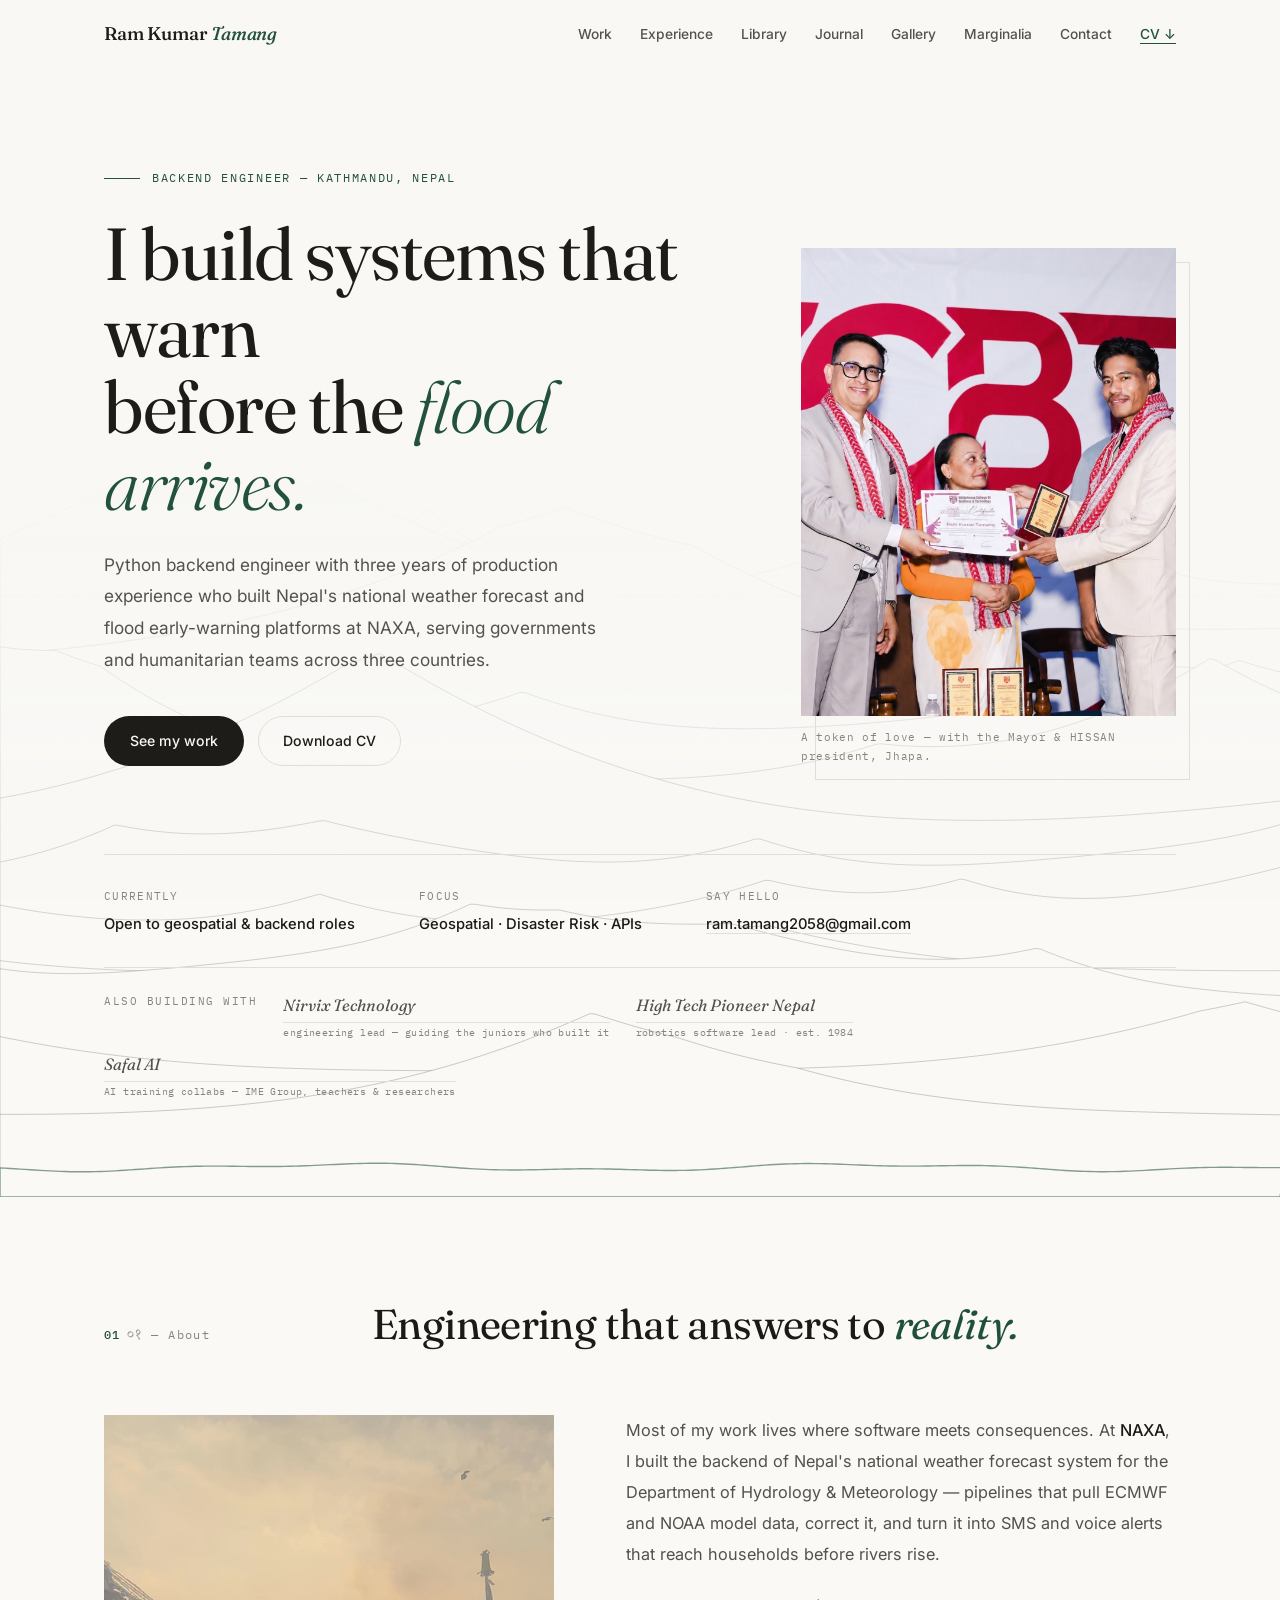
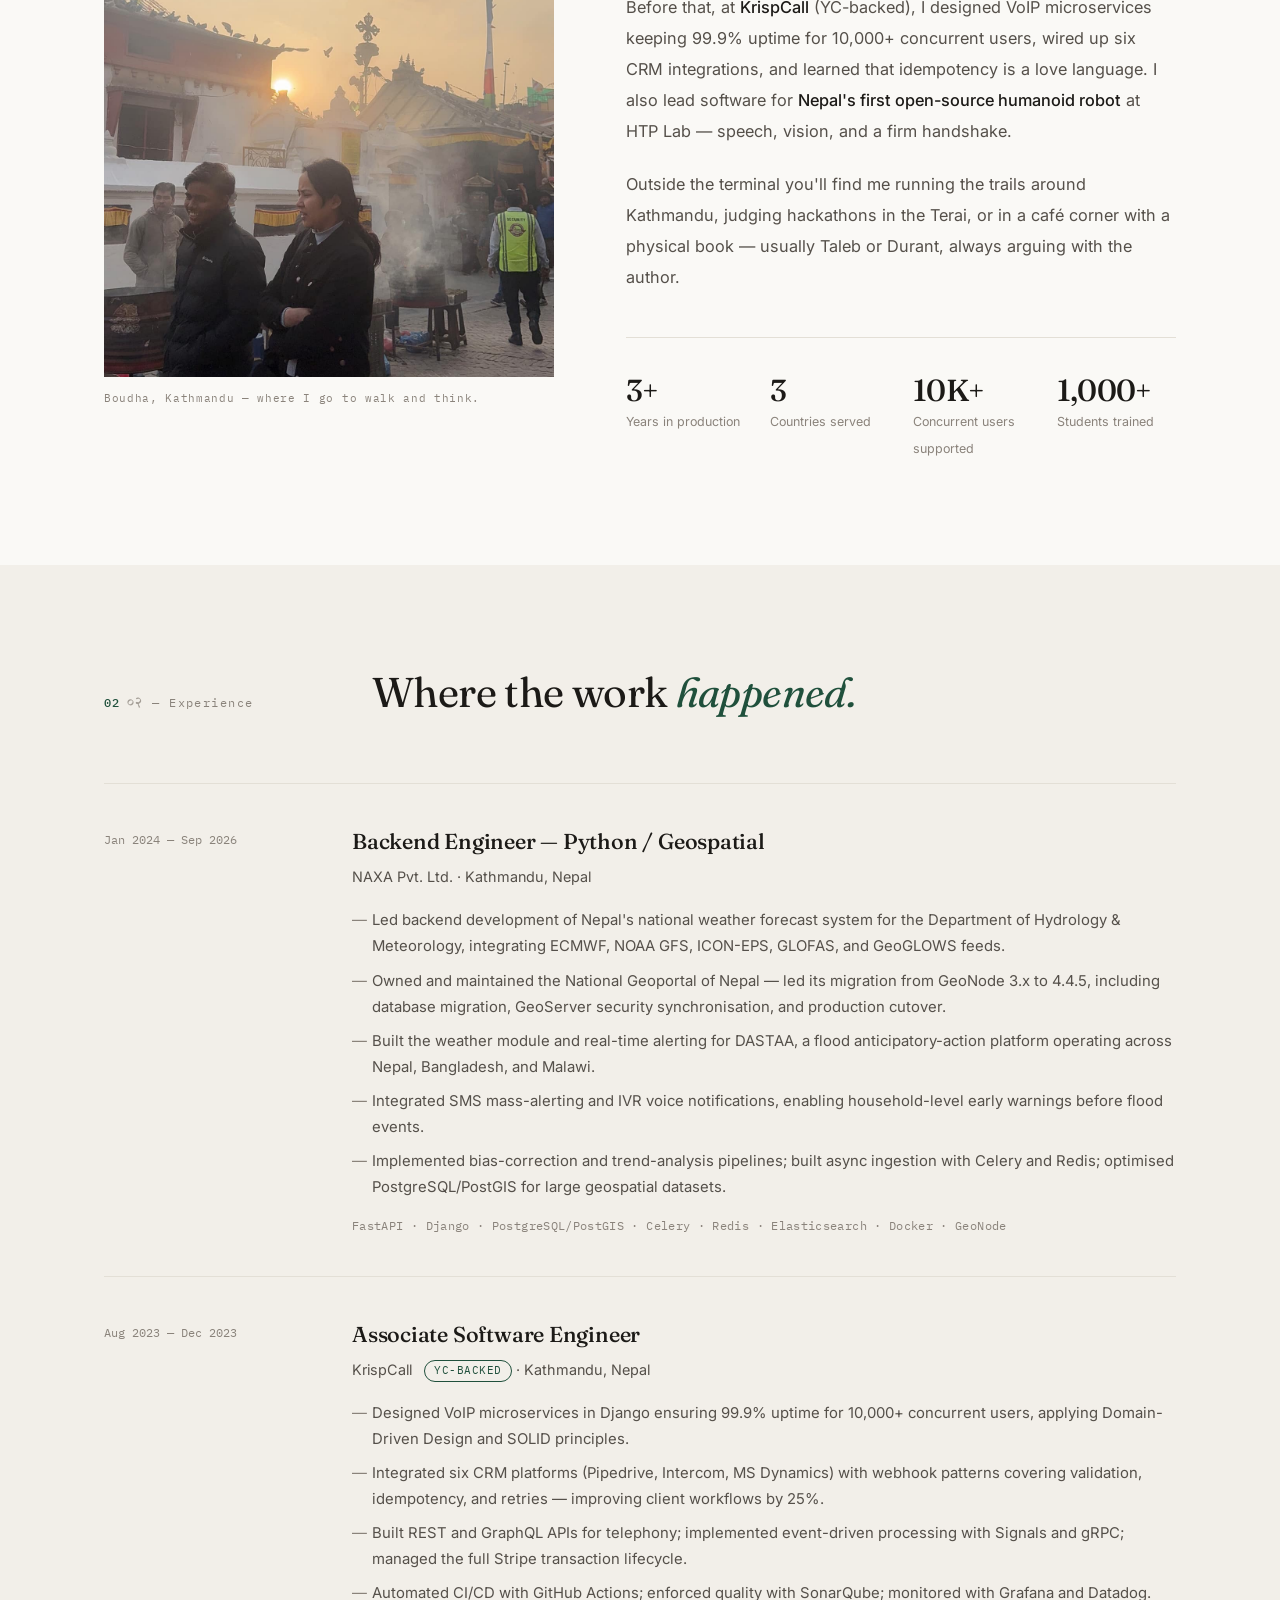
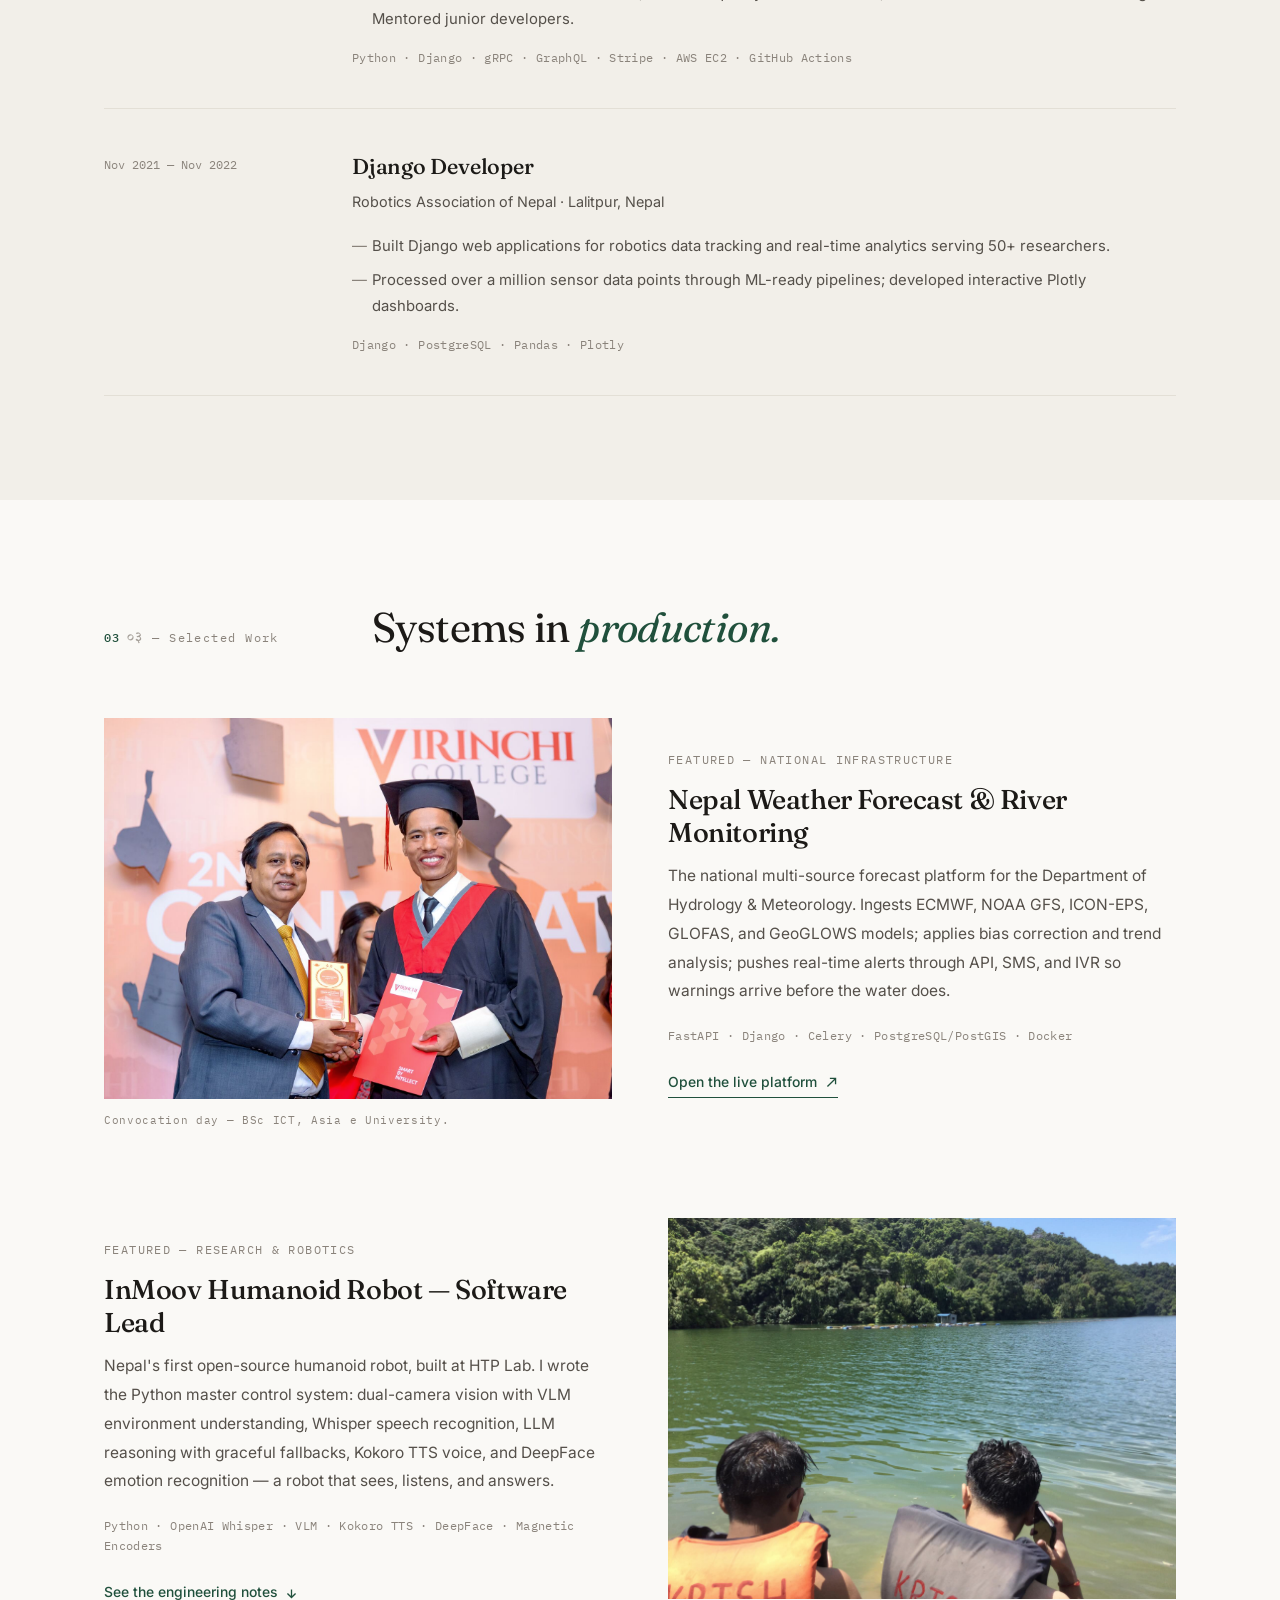
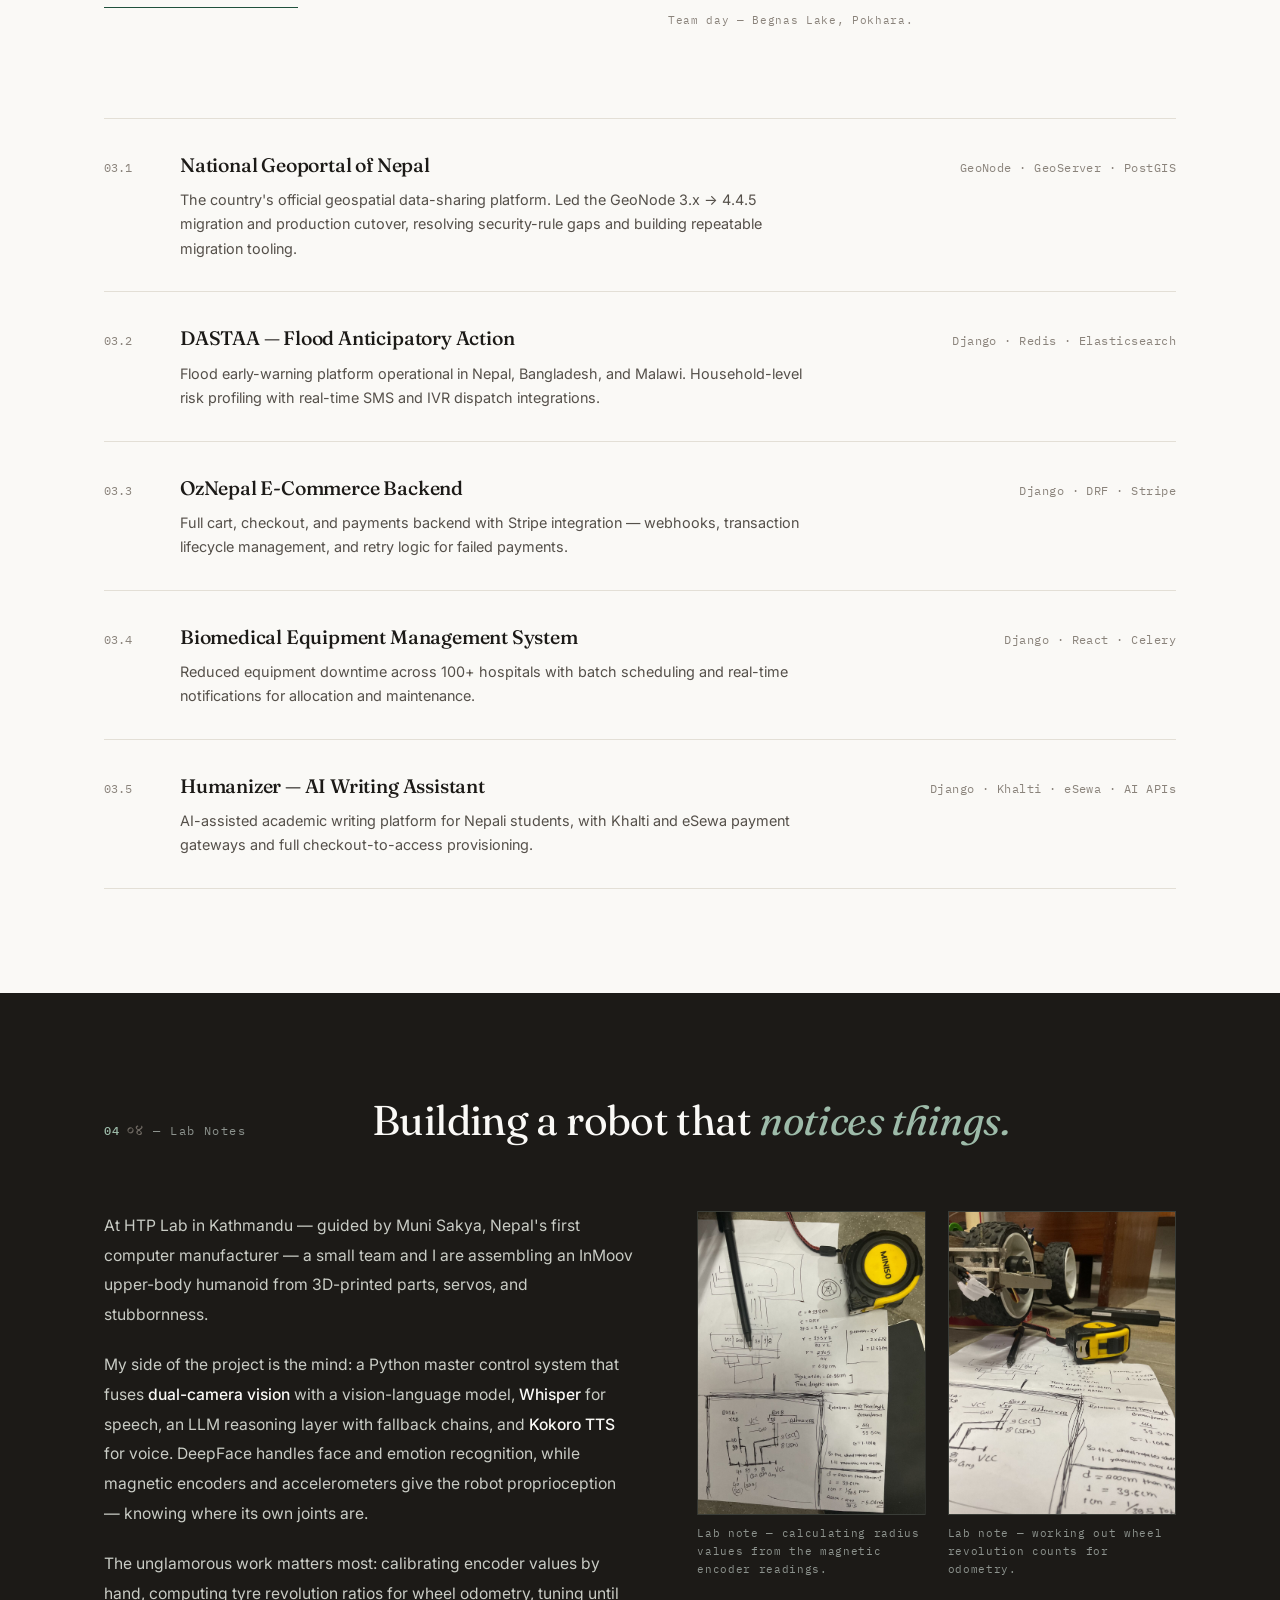
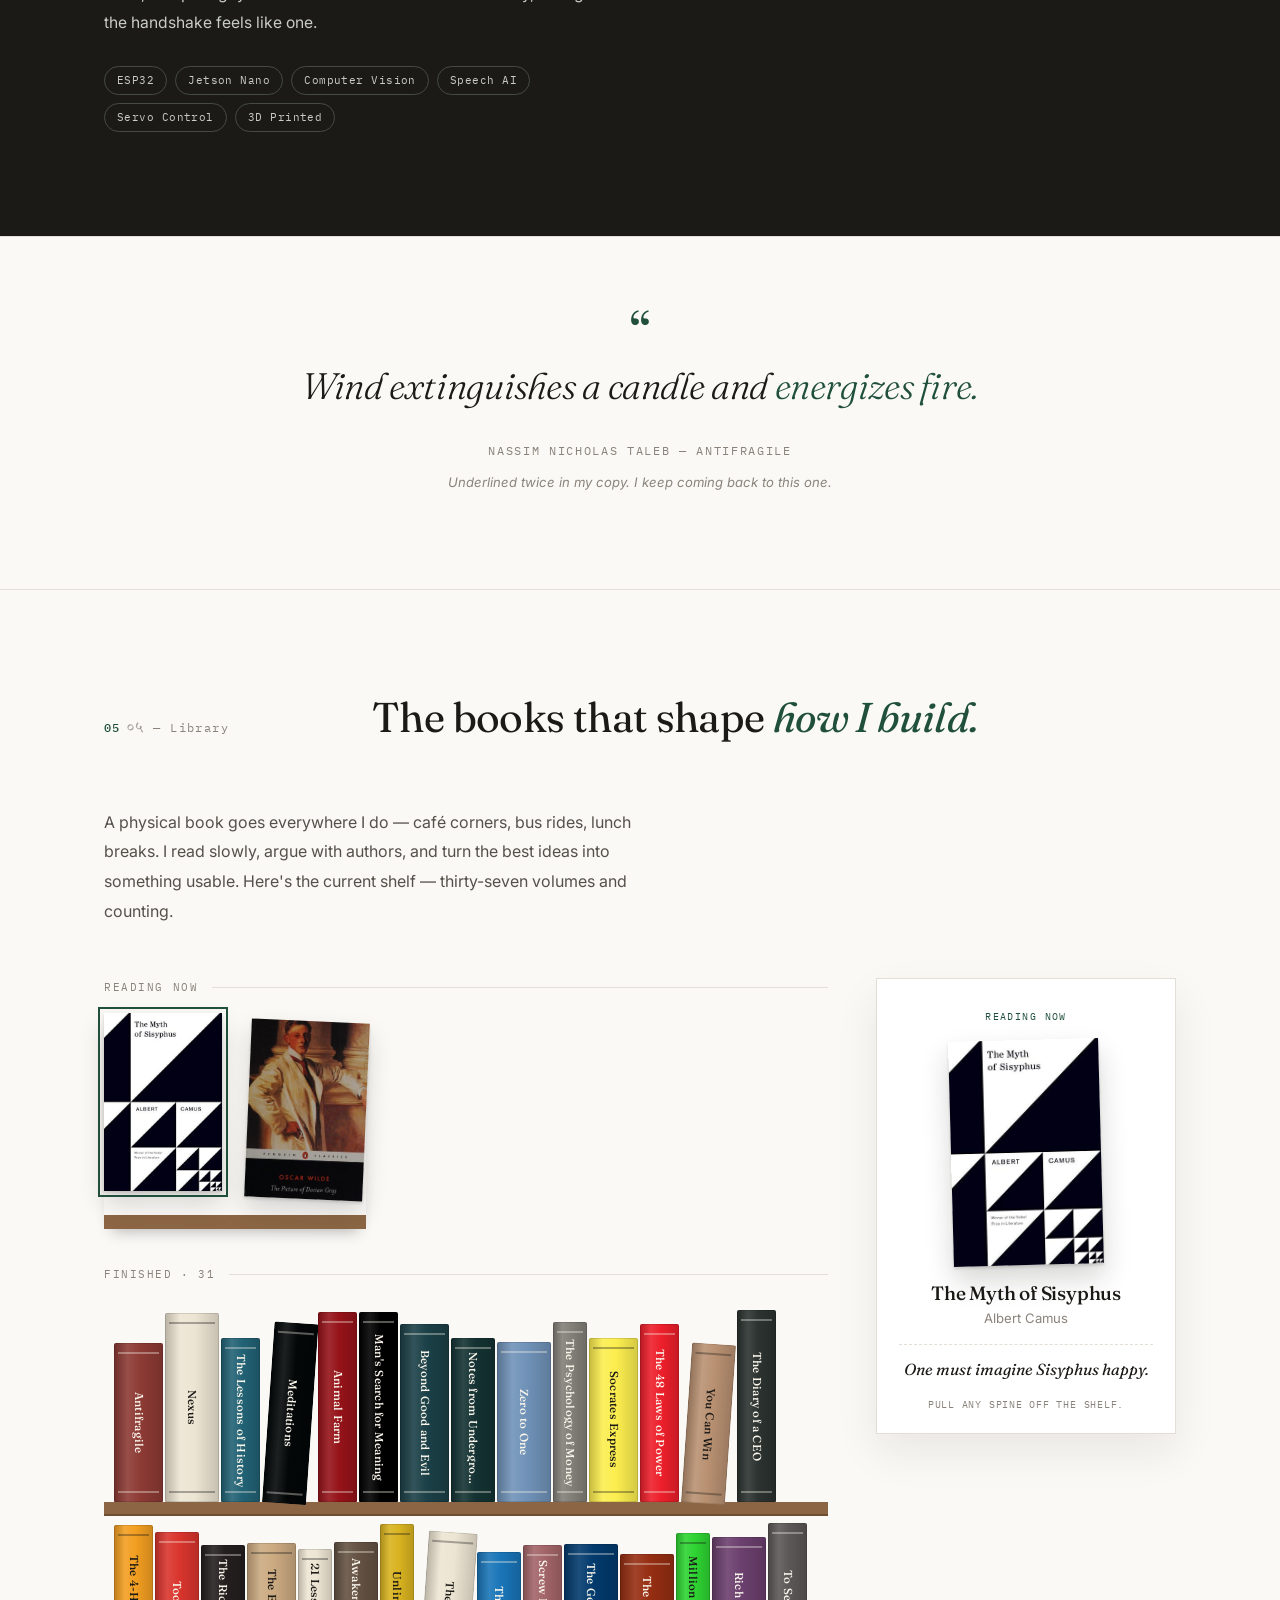
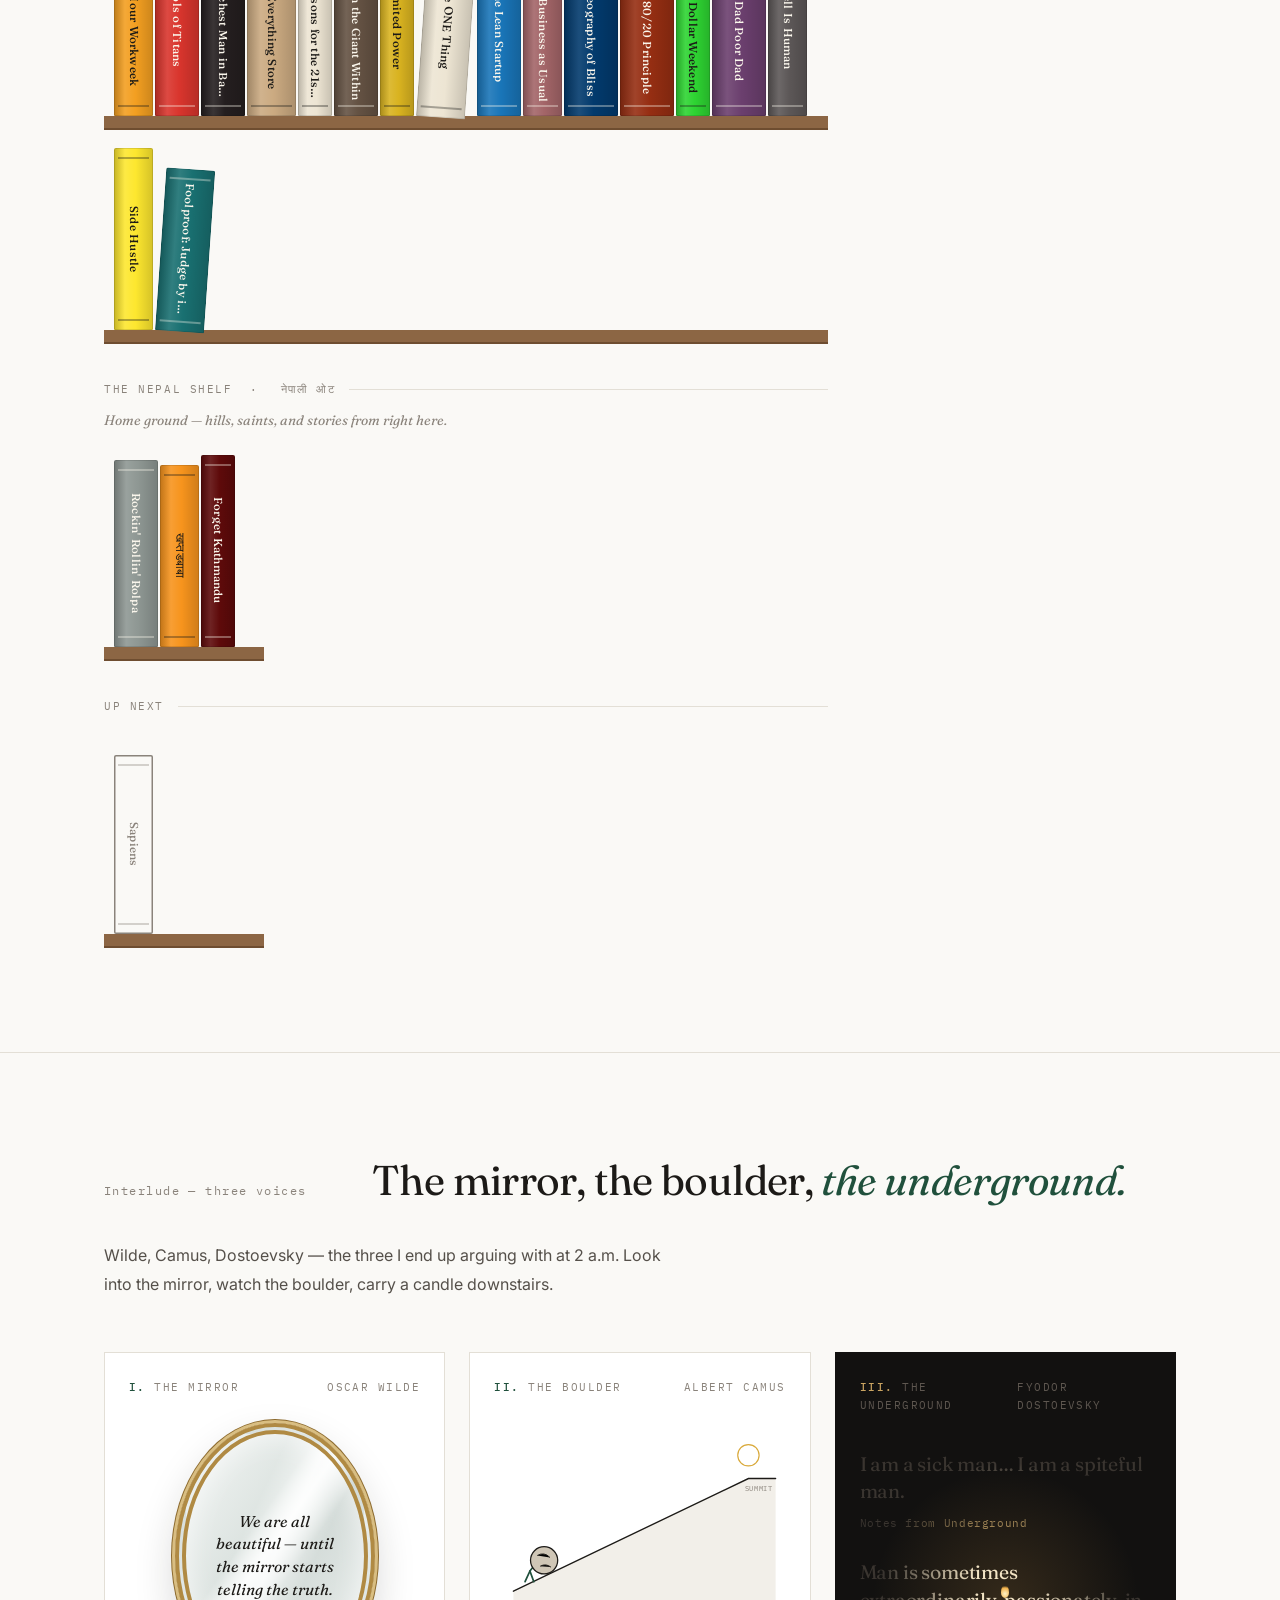
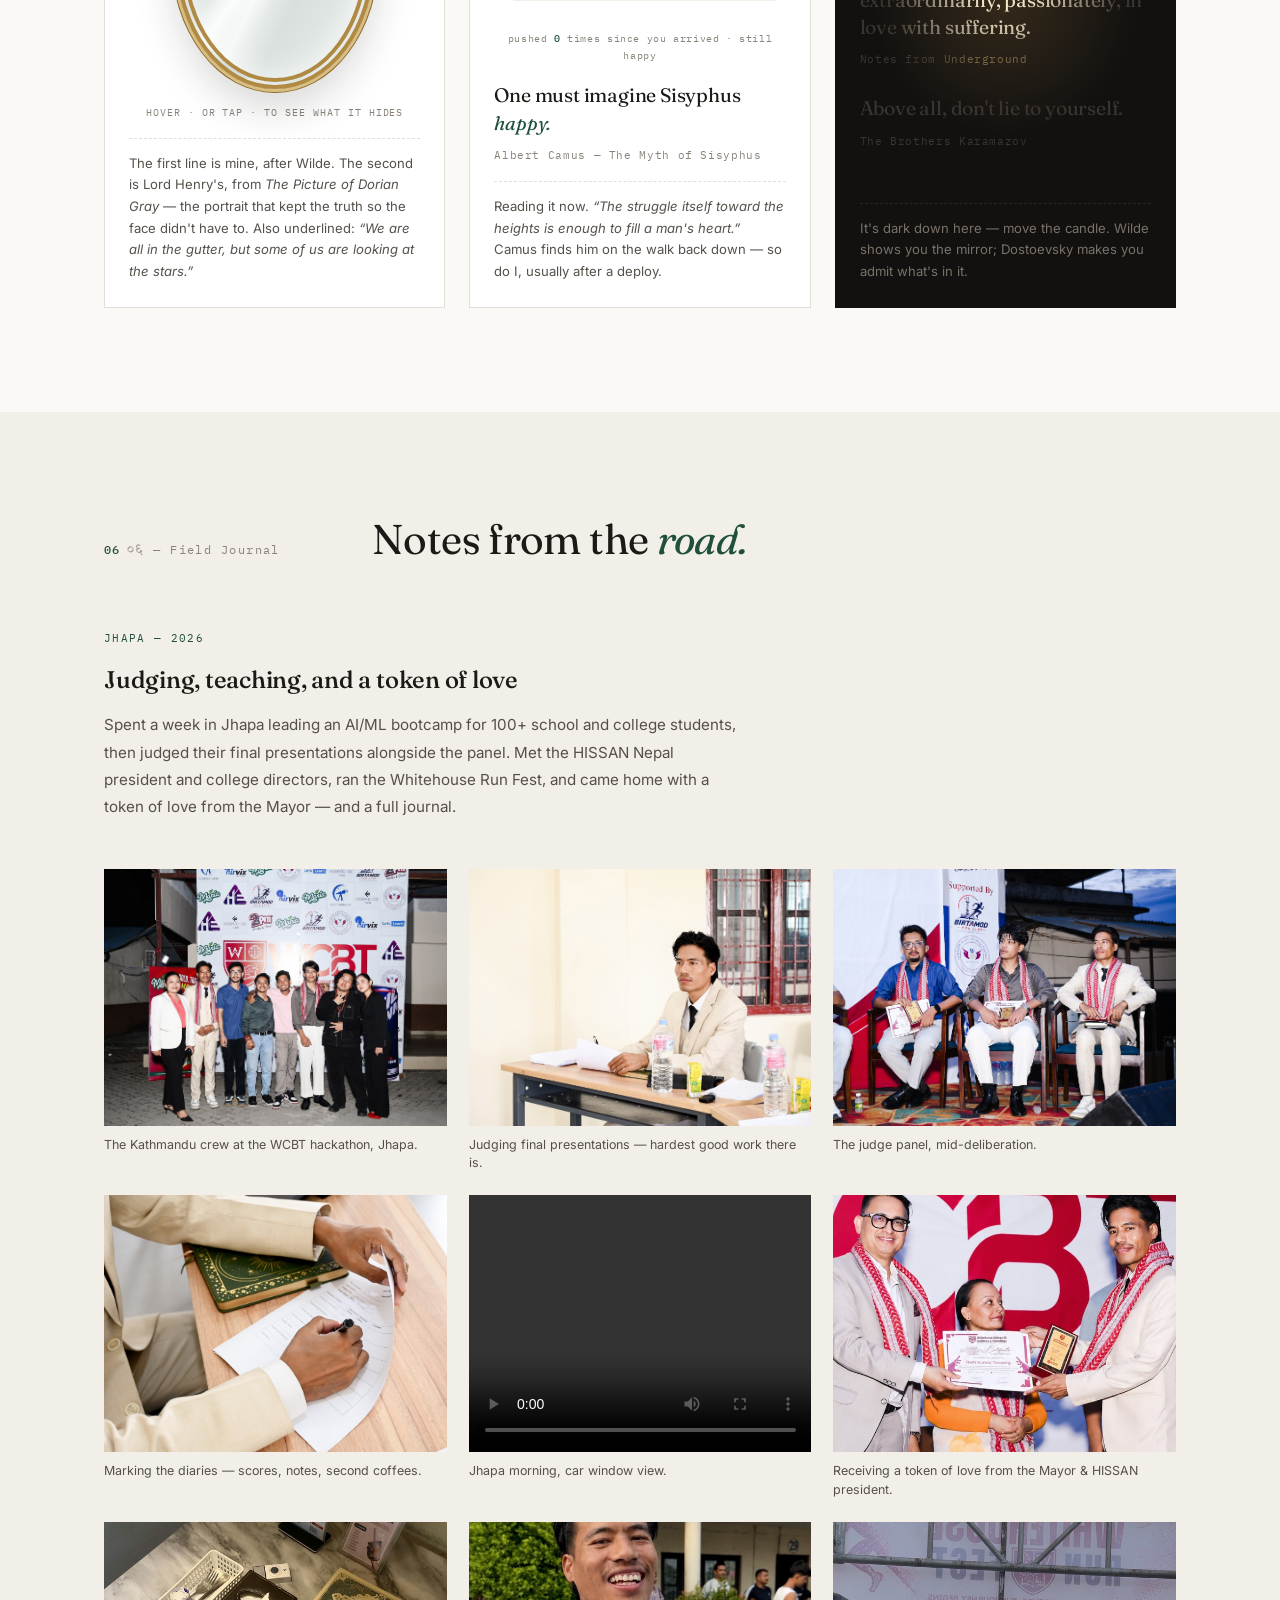
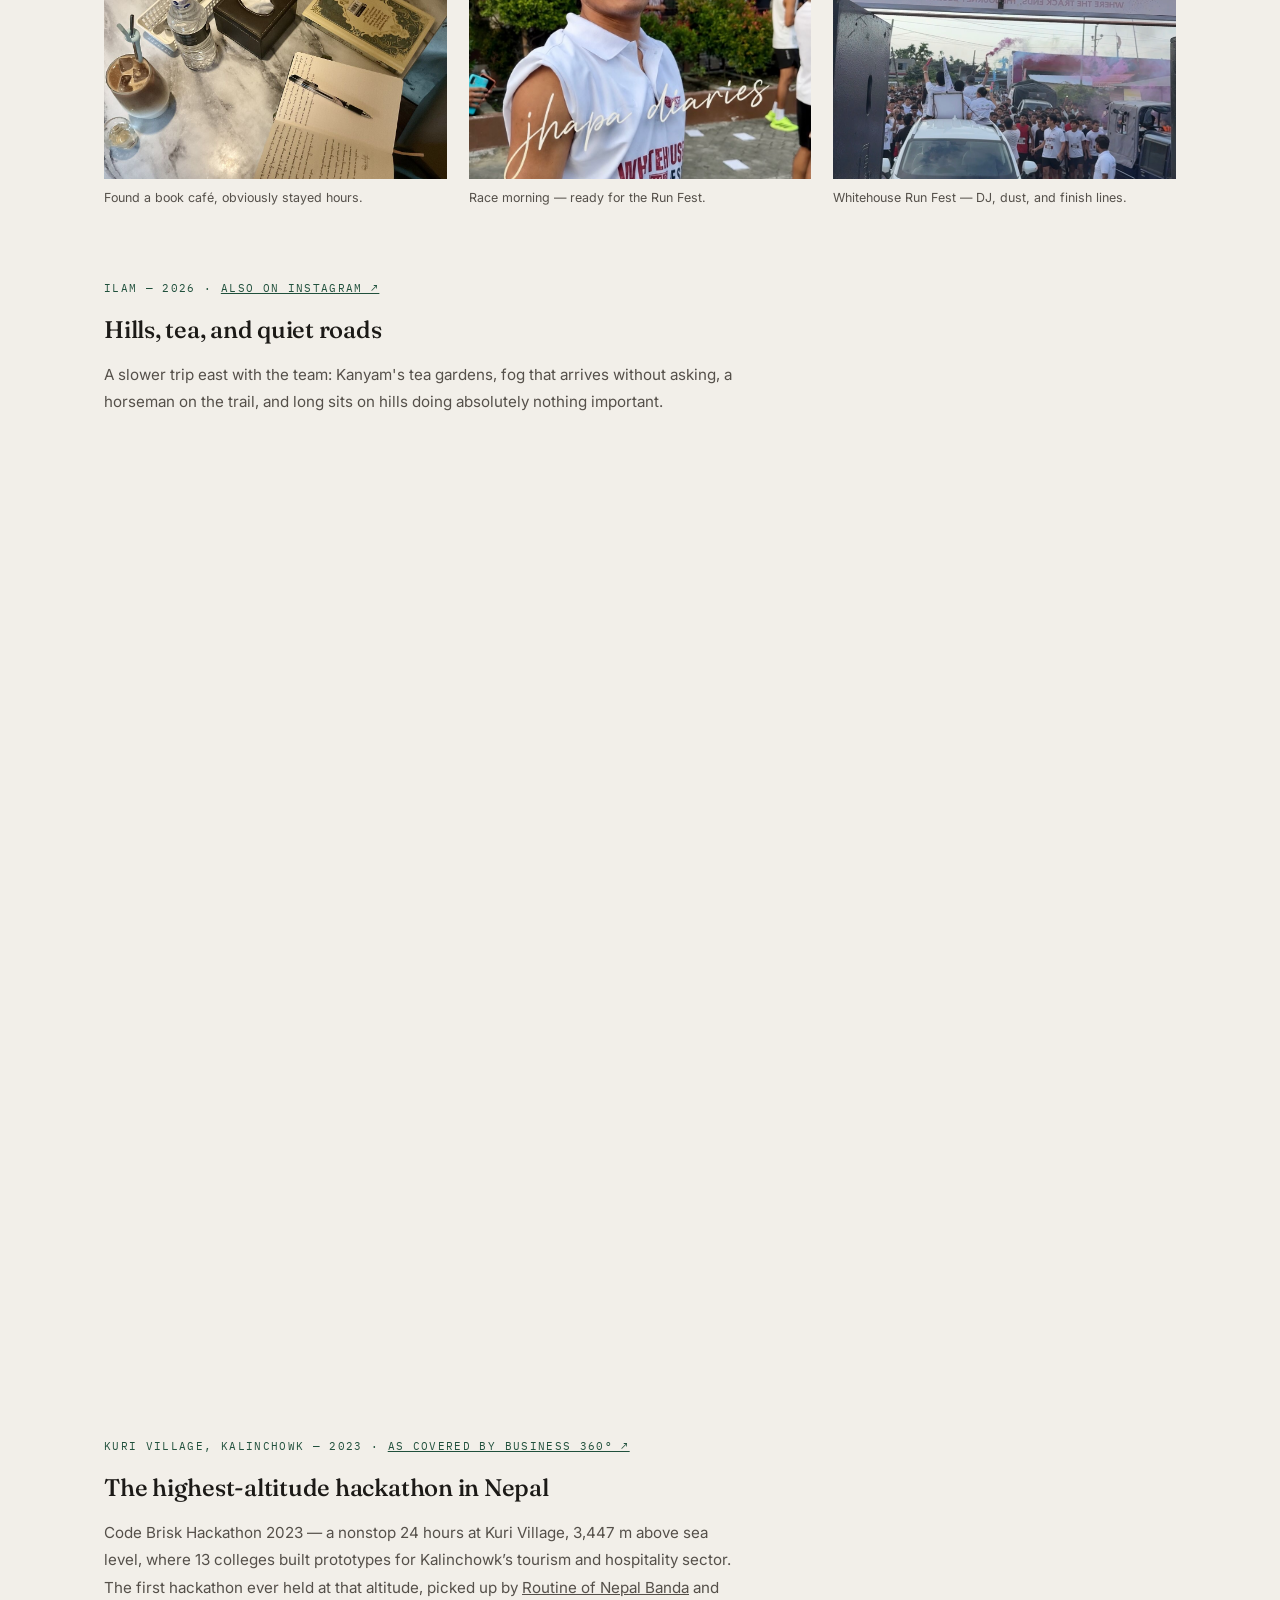
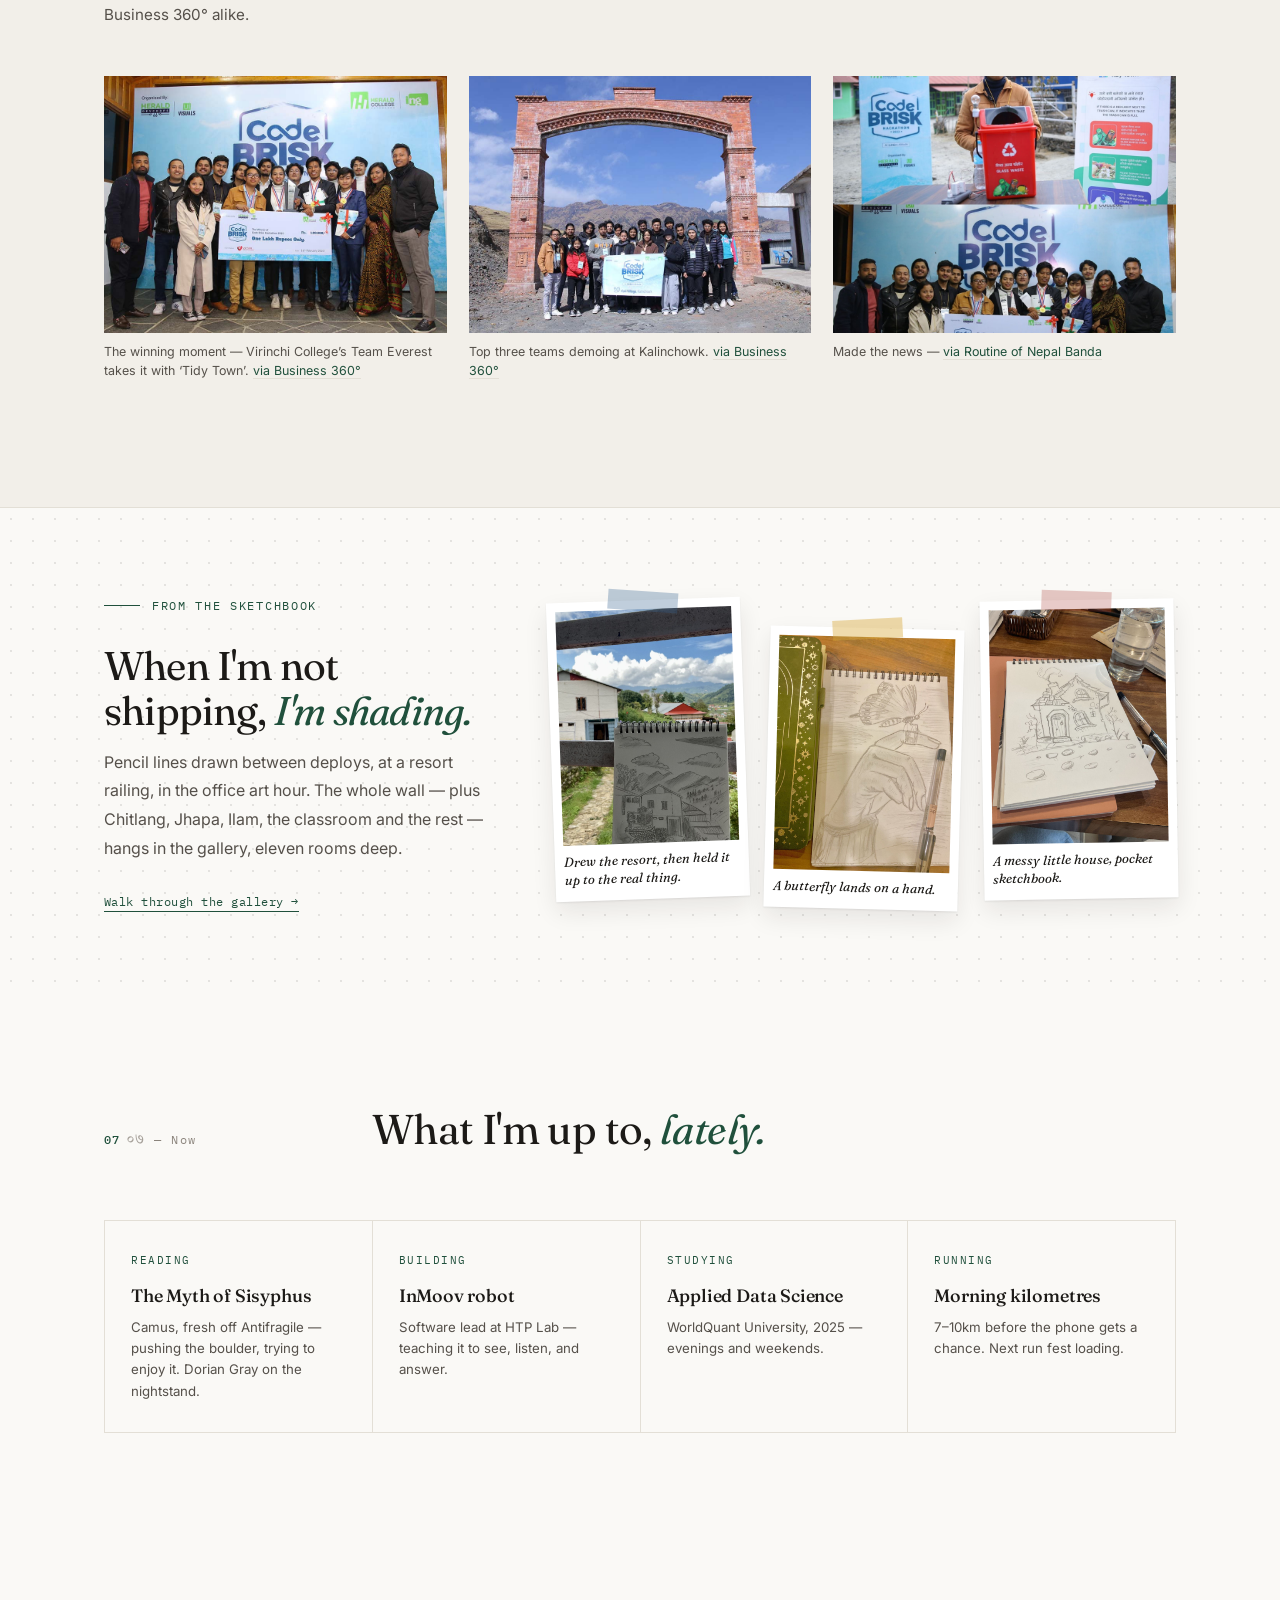
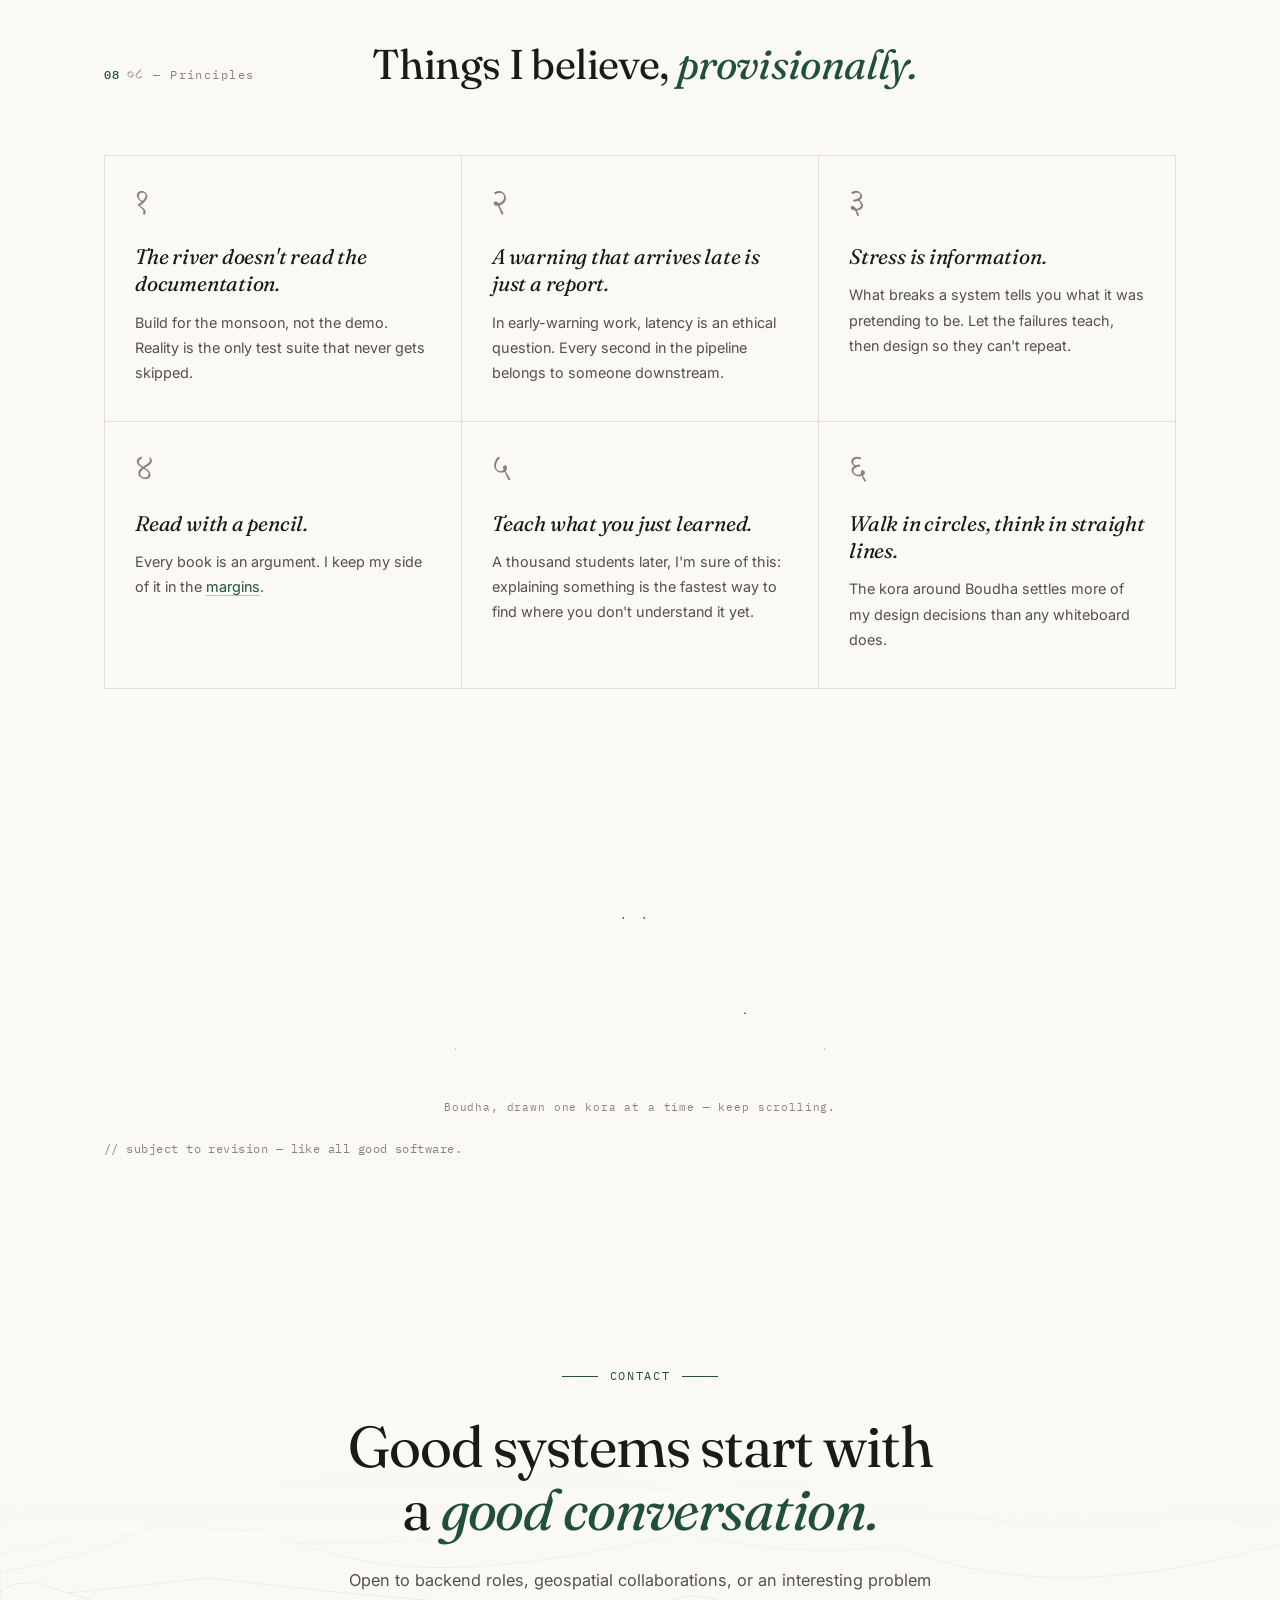
==== commit 73fa0ef1: "CV and site: NAXA role ended Sep 2026, past tense, open to roles; drop unfinished WorldQuant and LLM" ====
--- a/index.html
+++ b/index.html
@@ -8,7 +8,7 @@
     <title>Ram Kumar Tamang — Backend Engineer</title>
     <meta property="og:type" content="website"/>
     <meta property="og:title" content="Ram Kumar Tamang — Python Backend Engineer"/>
-    <meta property="og:description" content="Building Nepal's national weather forecast system at NAXA. Software lead on the country's first open-source humanoid robot. Kathmandu."/>
+    <meta property="og:description" content="Built Nepal's national weather forecast system at NAXA. Software lead on the country's first open-source humanoid robot. Kathmandu."/>
     <meta property="og:image" content="https://ram-tamang.com.np/images/jhapa_diary/reciving_token_of_love_from_mayer_and_predent_of_HISSAN.jpeg"/>
     <meta property="og:url" content="https://ram-tamang.com.np/"/>
     <meta name="twitter:card" content="summary_large_image"/>
@@ -888,7 +888,7 @@
                 <div class="kicker li" style="--d:.05s">Backend Engineer — Kathmandu, Nepal</div>
                 <h1 class="display li" style="--d:.15s">I build systems that warn<br>before the <em>flood arrives.</em></h1>
                 <p class="hero-lede li" style="--d:.28s">
-                    Python backend engineer with three years of production experience — currently shaping
+                    Python backend engineer with three years of production experience who built
                     Nepal's national weather forecast and flood early-warning platforms at NAXA,
                     serving governments and humanitarian teams across three countries.
                 </p>
@@ -904,7 +904,7 @@
         </div>
 
         <dl class="hero-meta li" style="--d:.55s">
-            <div class="hm"><dt>Currently</dt><dd>Backend Engineer @ NAXA</dd></div>
+            <div class="hm"><dt>Currently</dt><dd>Open to geospatial &amp; backend roles</dd></div>
             <div class="hm"><dt>Focus</dt><dd>Geospatial · Disaster Risk · APIs</dd></div>
             <div class="hm"><dt>Say hello</dt><dd><a href="mailto:ram.tamang2058@gmail.com">ram.tamang2058@gmail.com</a></dd></div>
         </dl>
@@ -941,7 +941,7 @@
             </figure>
             <div class="about-copy rv">
                 <p>
-                    Most of my work lives where software meets consequences. At <strong>NAXA</strong>, I build the
+                    Most of my work lives where software meets consequences. At <strong>NAXA</strong>, I built the
                     backend of Nepal's national weather forecast system for the Department of Hydrology &amp;
                     Meteorology — pipelines that pull ECMWF and NOAA model data, correct it, and turn it into
                     SMS and voice alerts that reach households before rivers rise.
@@ -977,13 +977,13 @@
         </div>
 
         <div class="xp-row rv">
-            <div class="xp-when">Jan 2024 — Present<br><span class="now">Current</span></div>
+            <div class="xp-when">Jan 2024 — Sep 2026</div>
             <div>
                 <div class="xp-role">Backend Engineer — Python / Geospatial</div>
                 <div class="xp-org">NAXA Pvt. Ltd. · Kathmandu, Nepal</div>
                 <ul>
                     <li>Led backend development of Nepal's national weather forecast system for the Department of Hydrology &amp; Meteorology, integrating ECMWF, NOAA GFS, ICON-EPS, GLOFAS, and GeoGLOWS feeds.</li>
-                    <li>Own and maintain the National Geoportal of Nepal — led its migration from GeoNode 3.x to 4.4.5, including database migration, GeoServer security synchronisation, and production cutover.</li>
+                    <li>Owned and maintained the National Geoportal of Nepal — led its migration from GeoNode 3.x to 4.4.5, including database migration, GeoServer security synchronisation, and production cutover.</li>
                     <li>Built the weather module and real-time alerting for DASTAA, a flood anticipatory-action platform operating across Nepal, Bangladesh, and Malawi.</li>
                     <li>Integrated SMS mass-alerting and IVR voice notifications, enabling household-level early warnings before flood events.</li>
                     <li>Implemented bias-correction and trend-analysis pipelines; built async ingestion with Celery and Redis; optimised PostgreSQL/PostGIS for large geospatial datasets.</li>
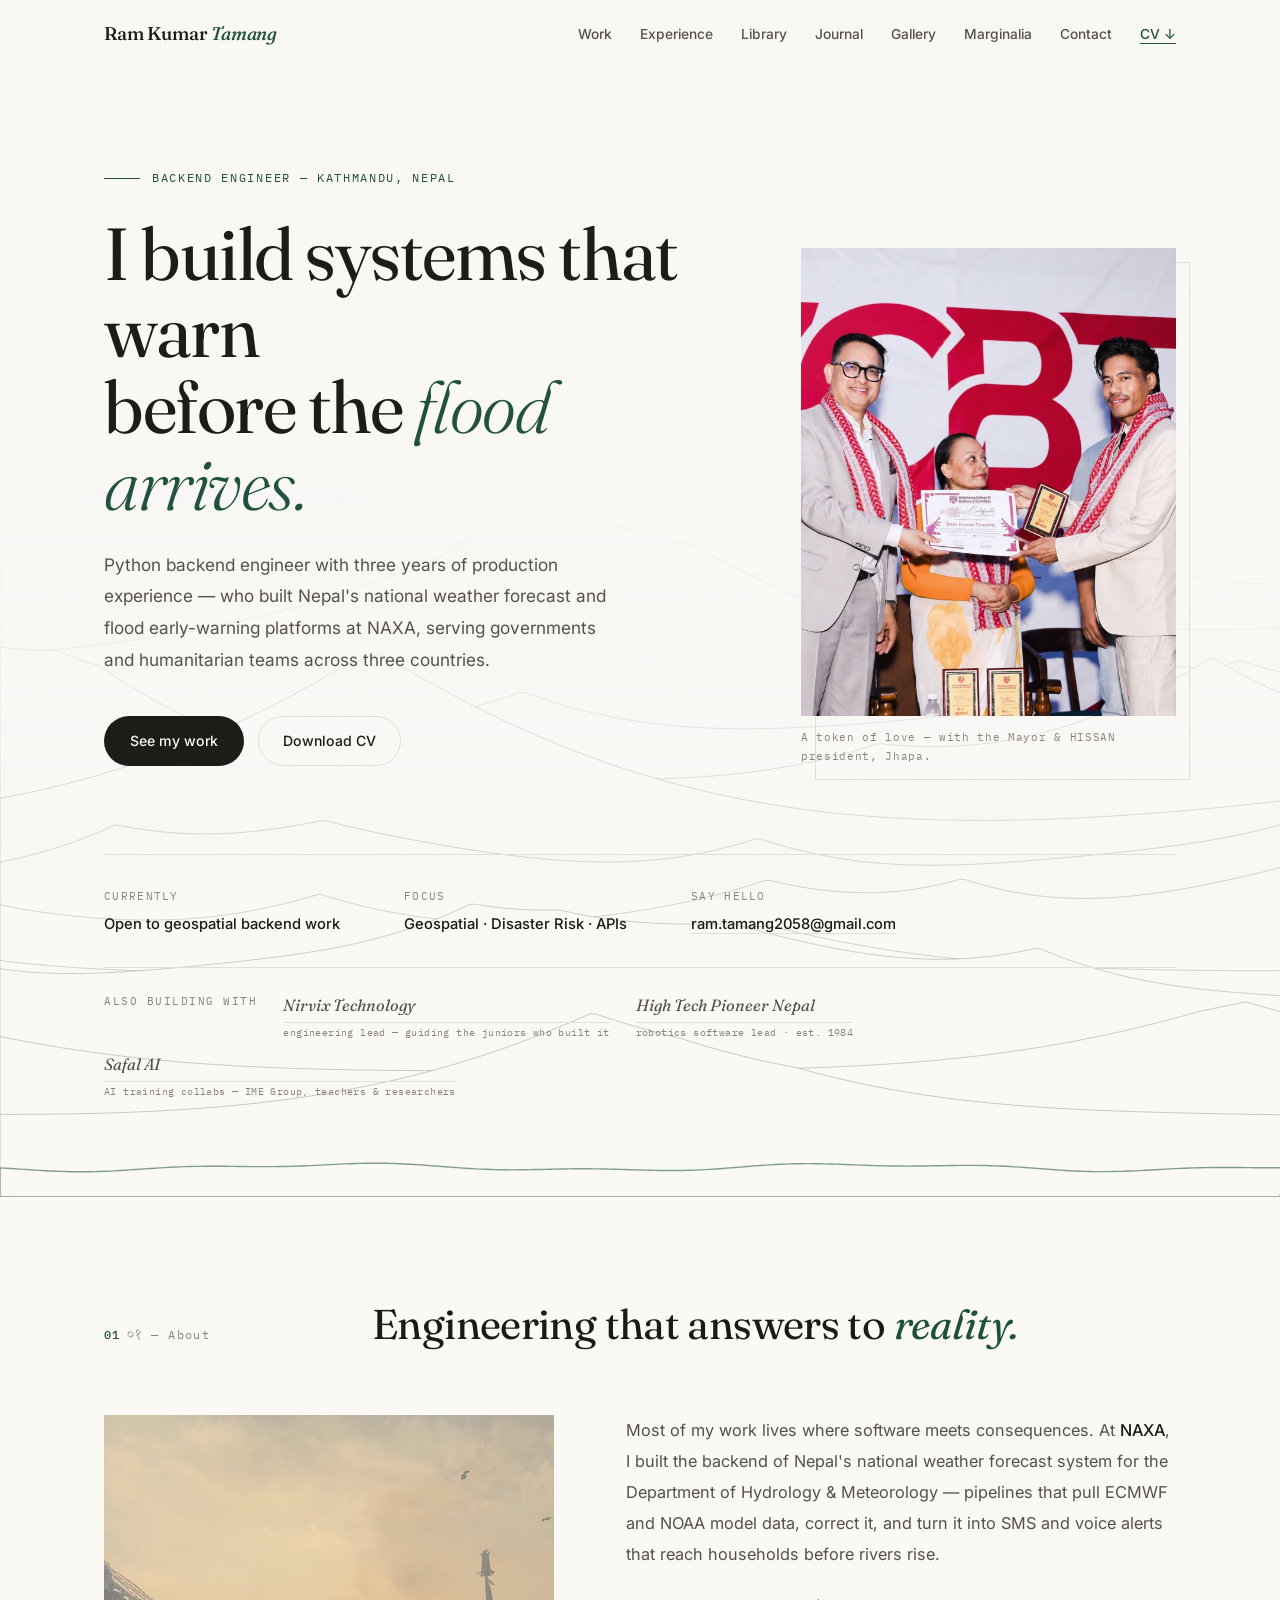
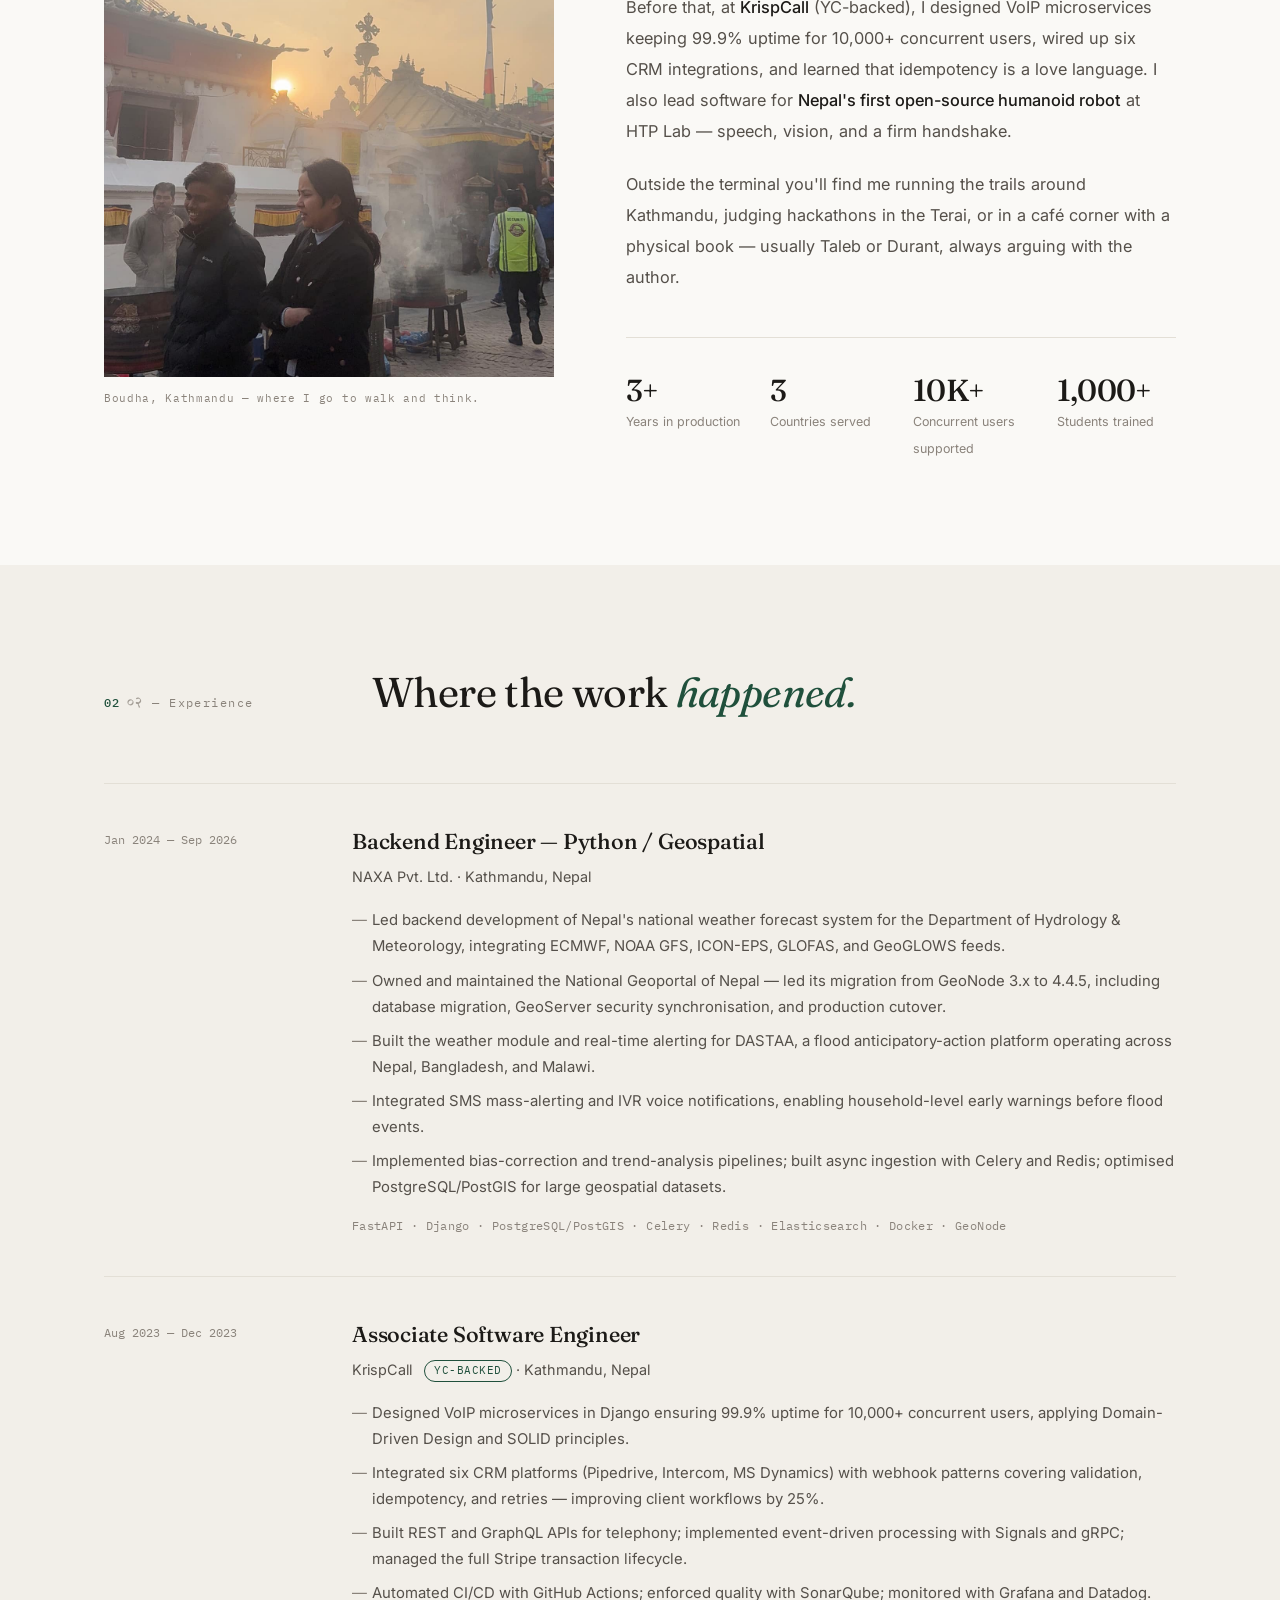
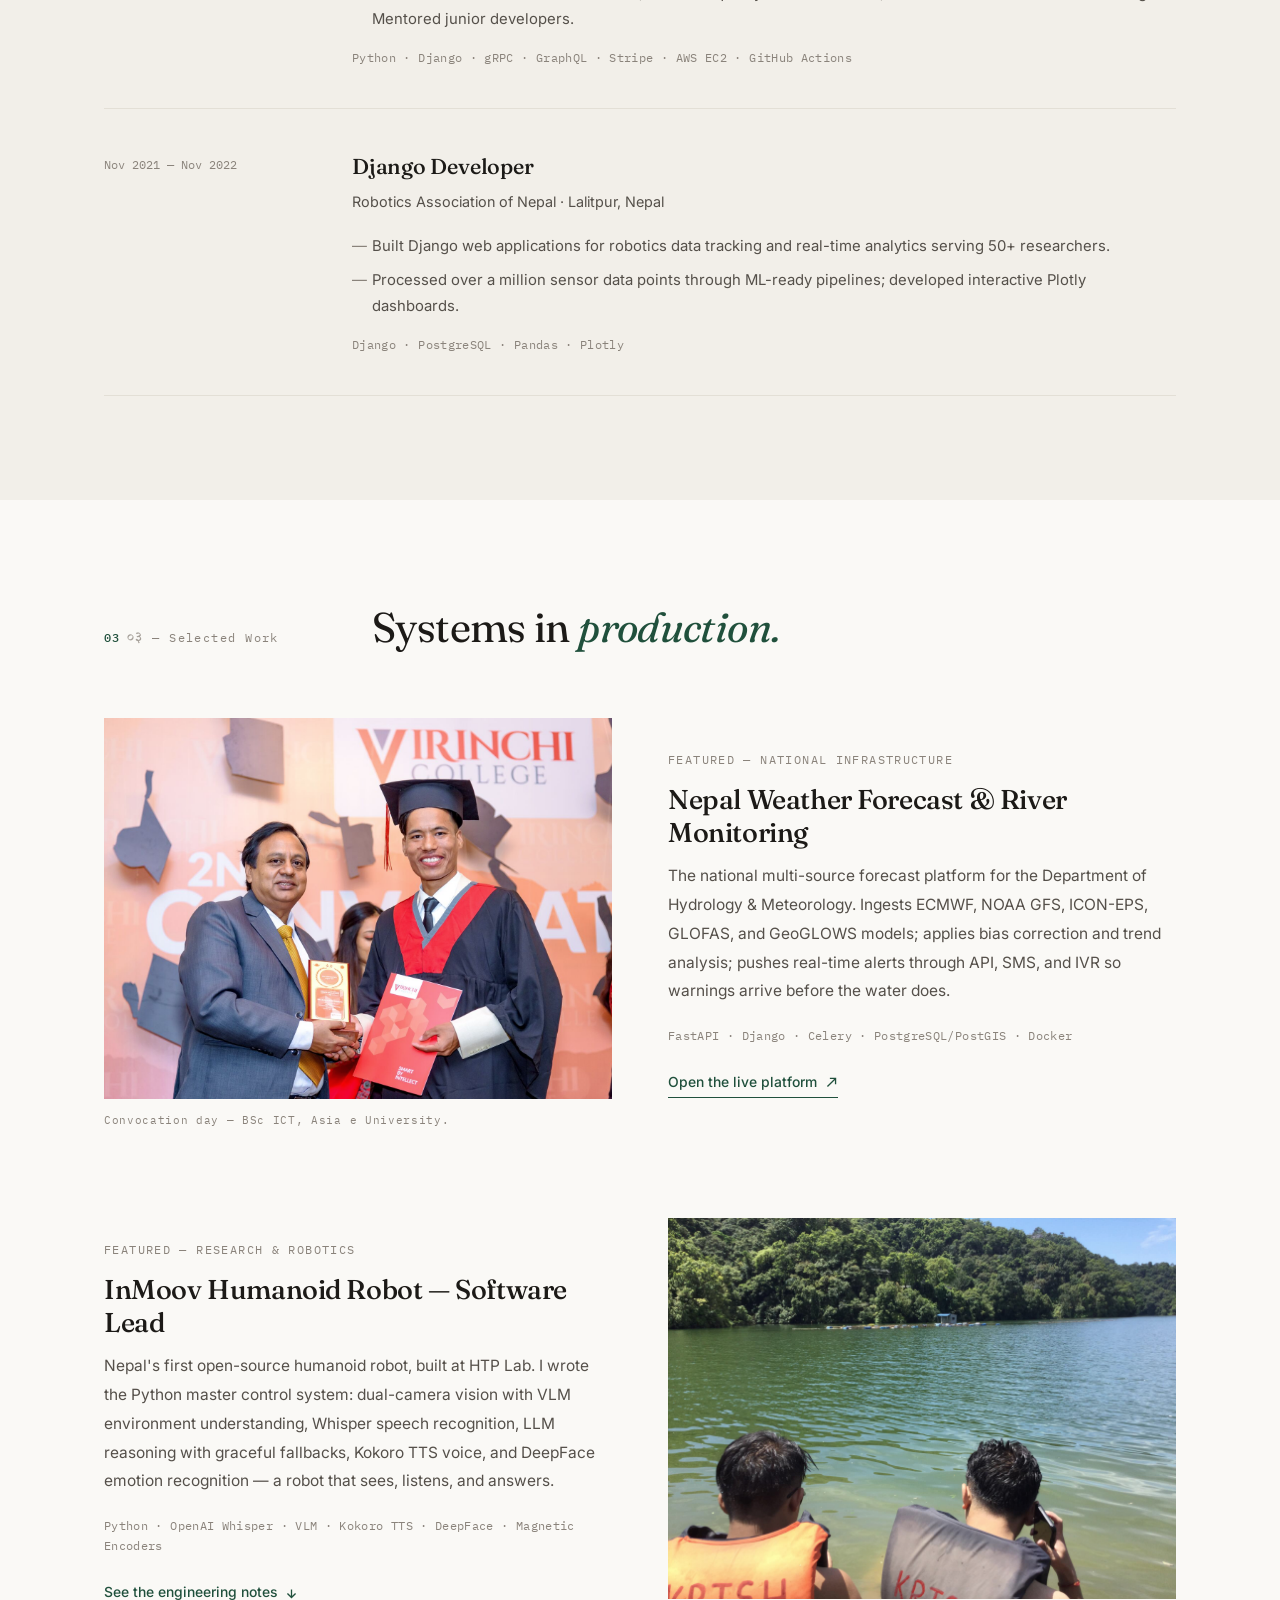
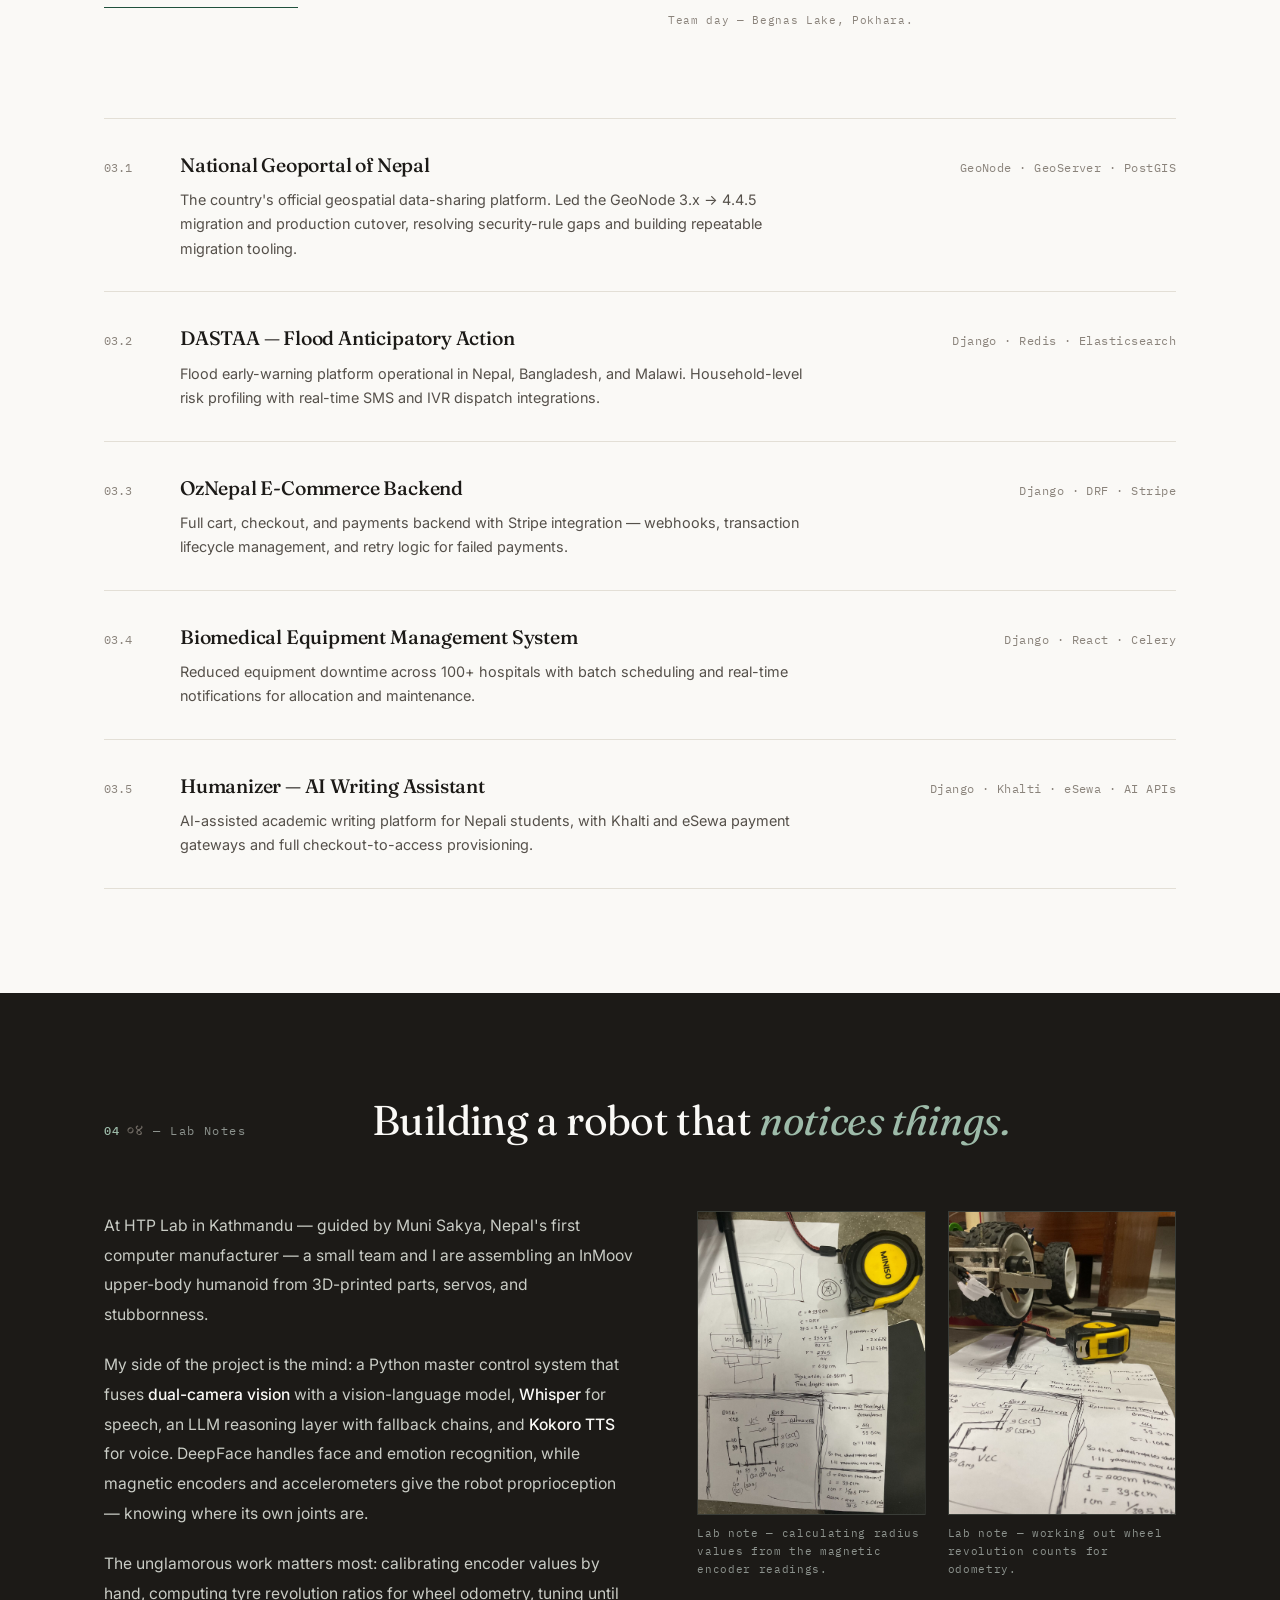
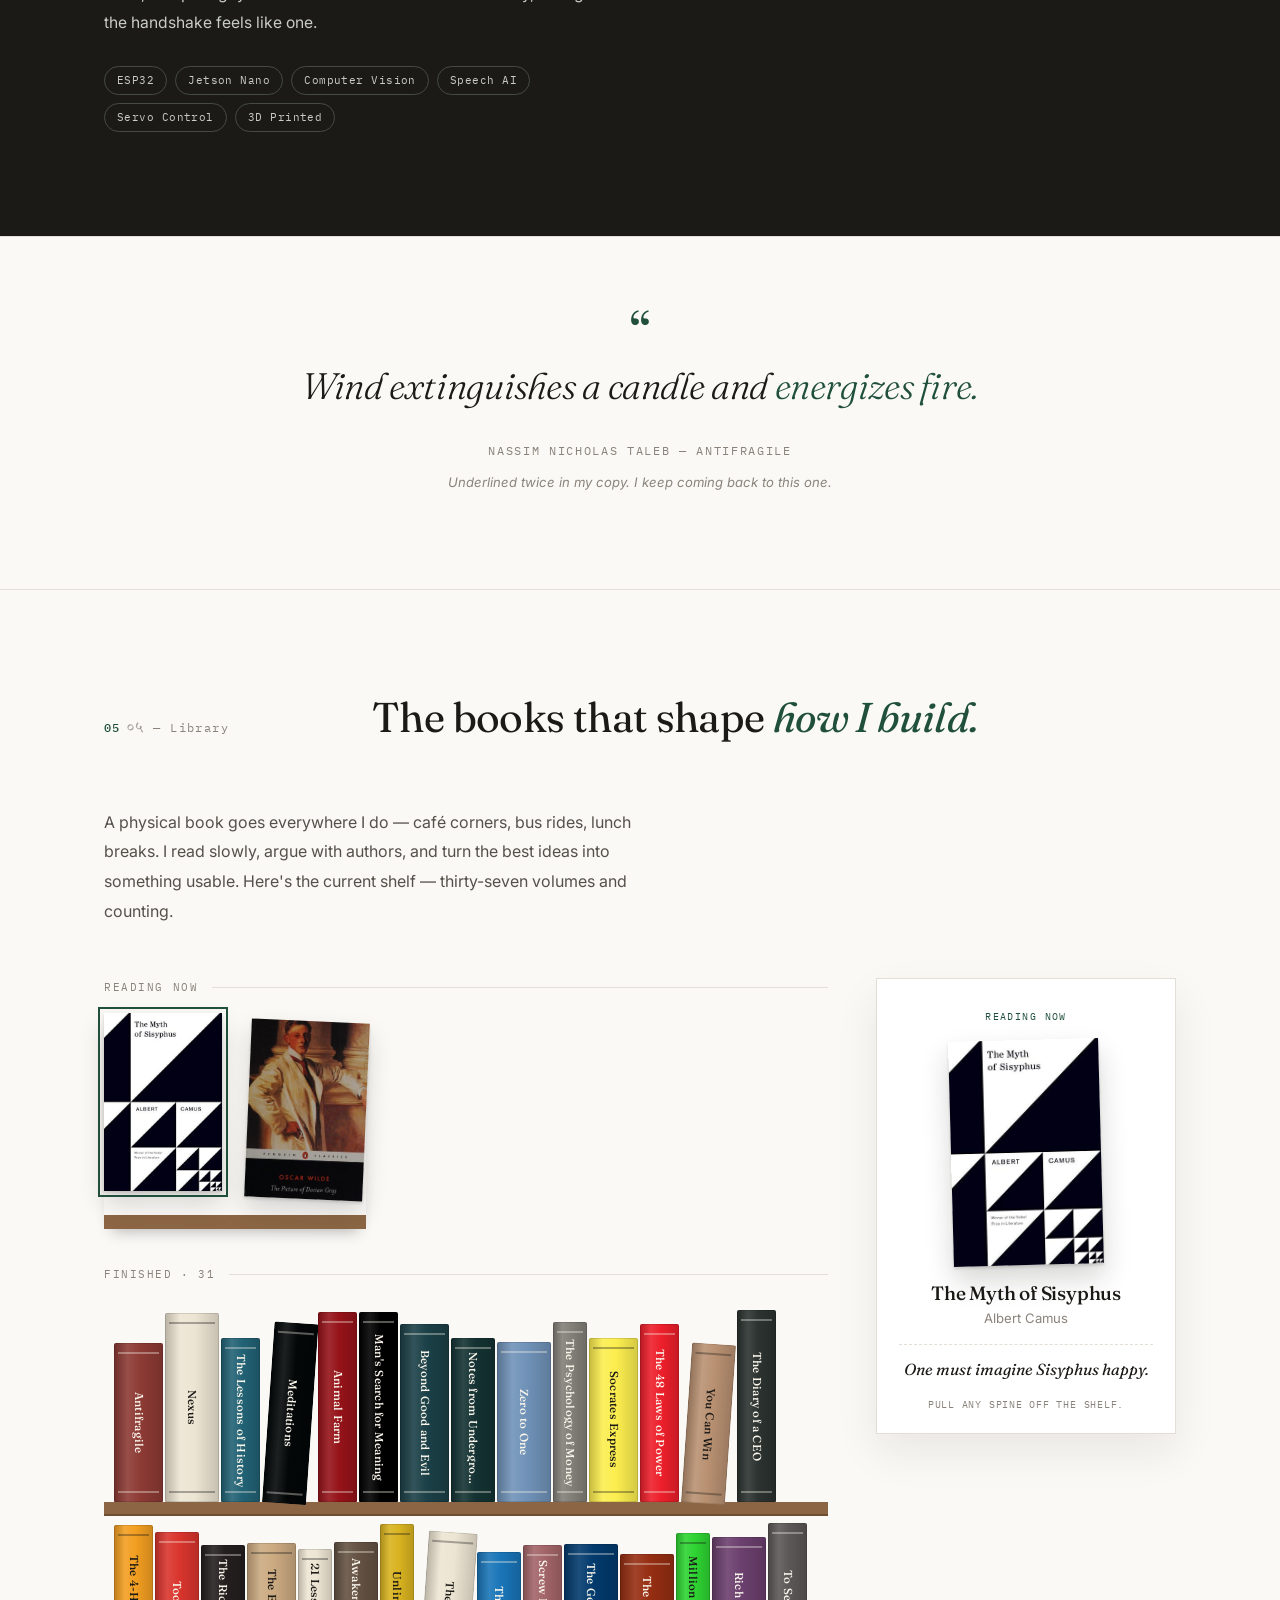
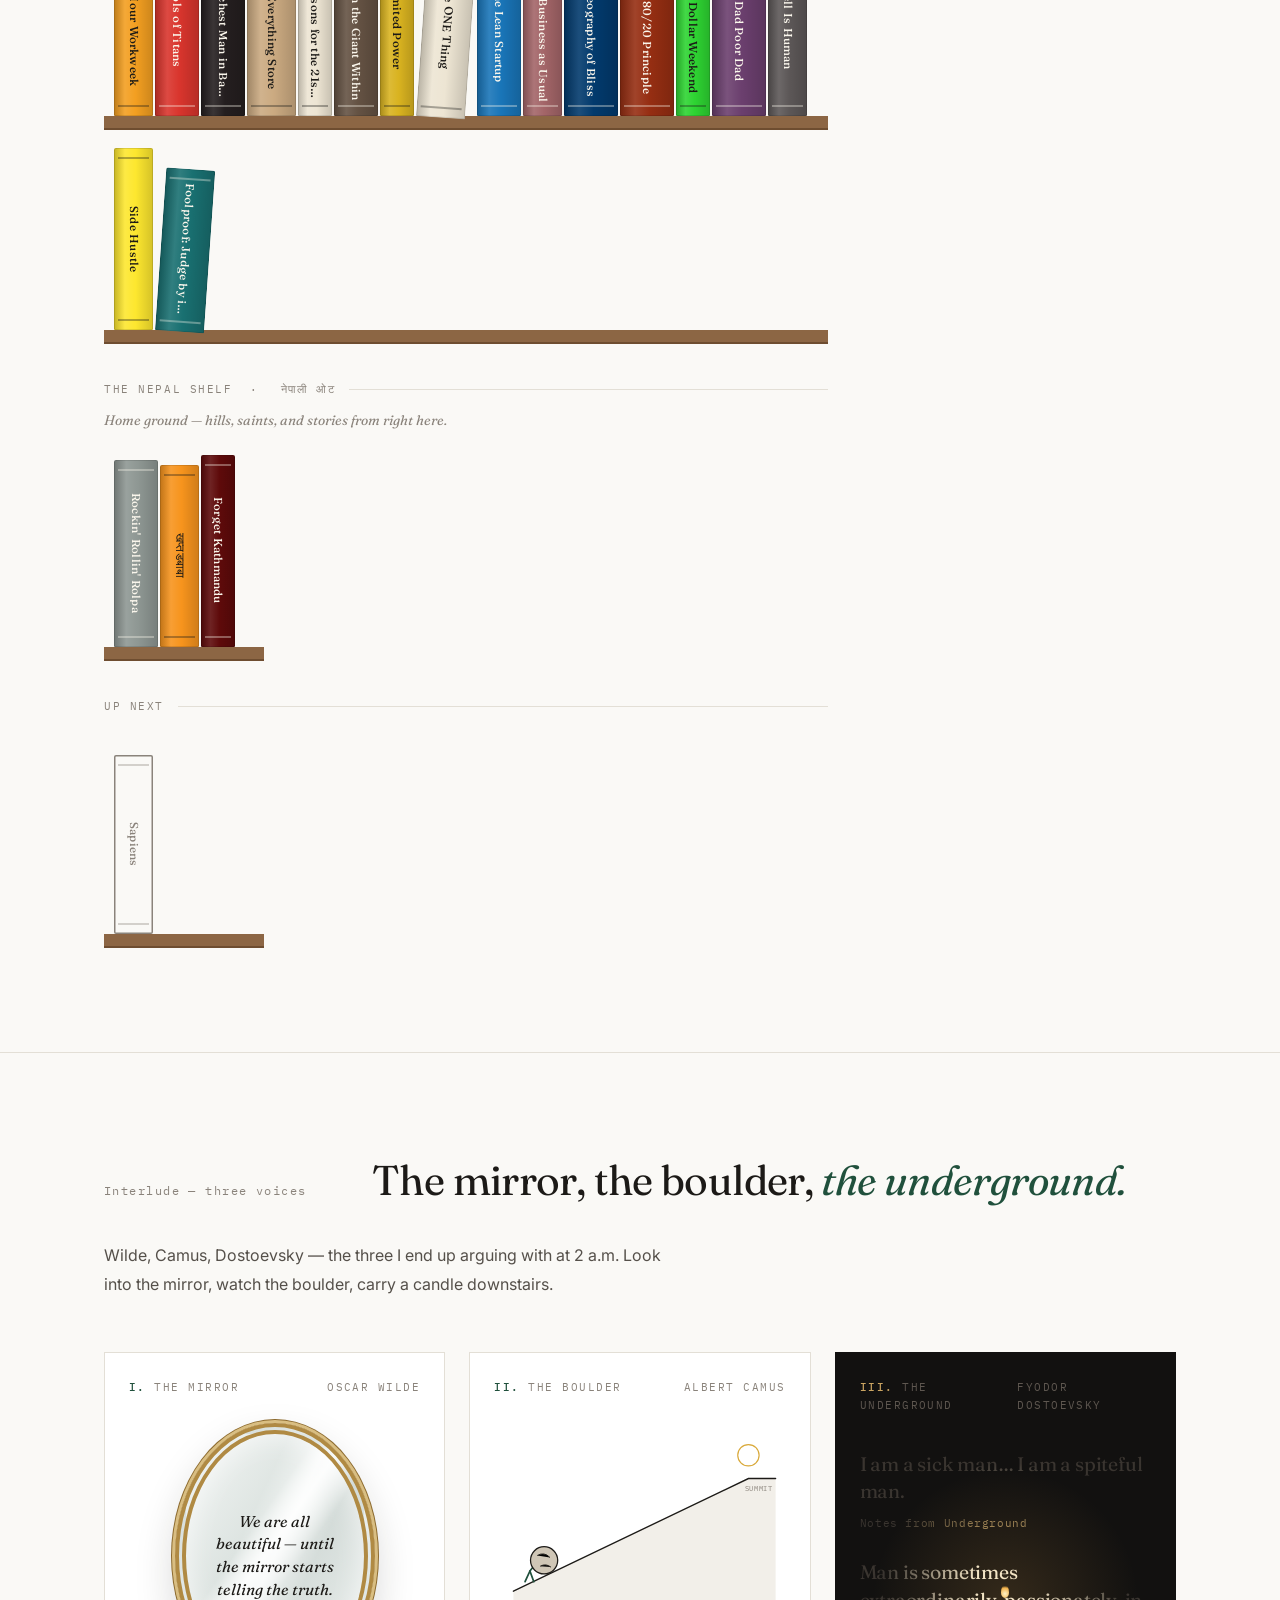
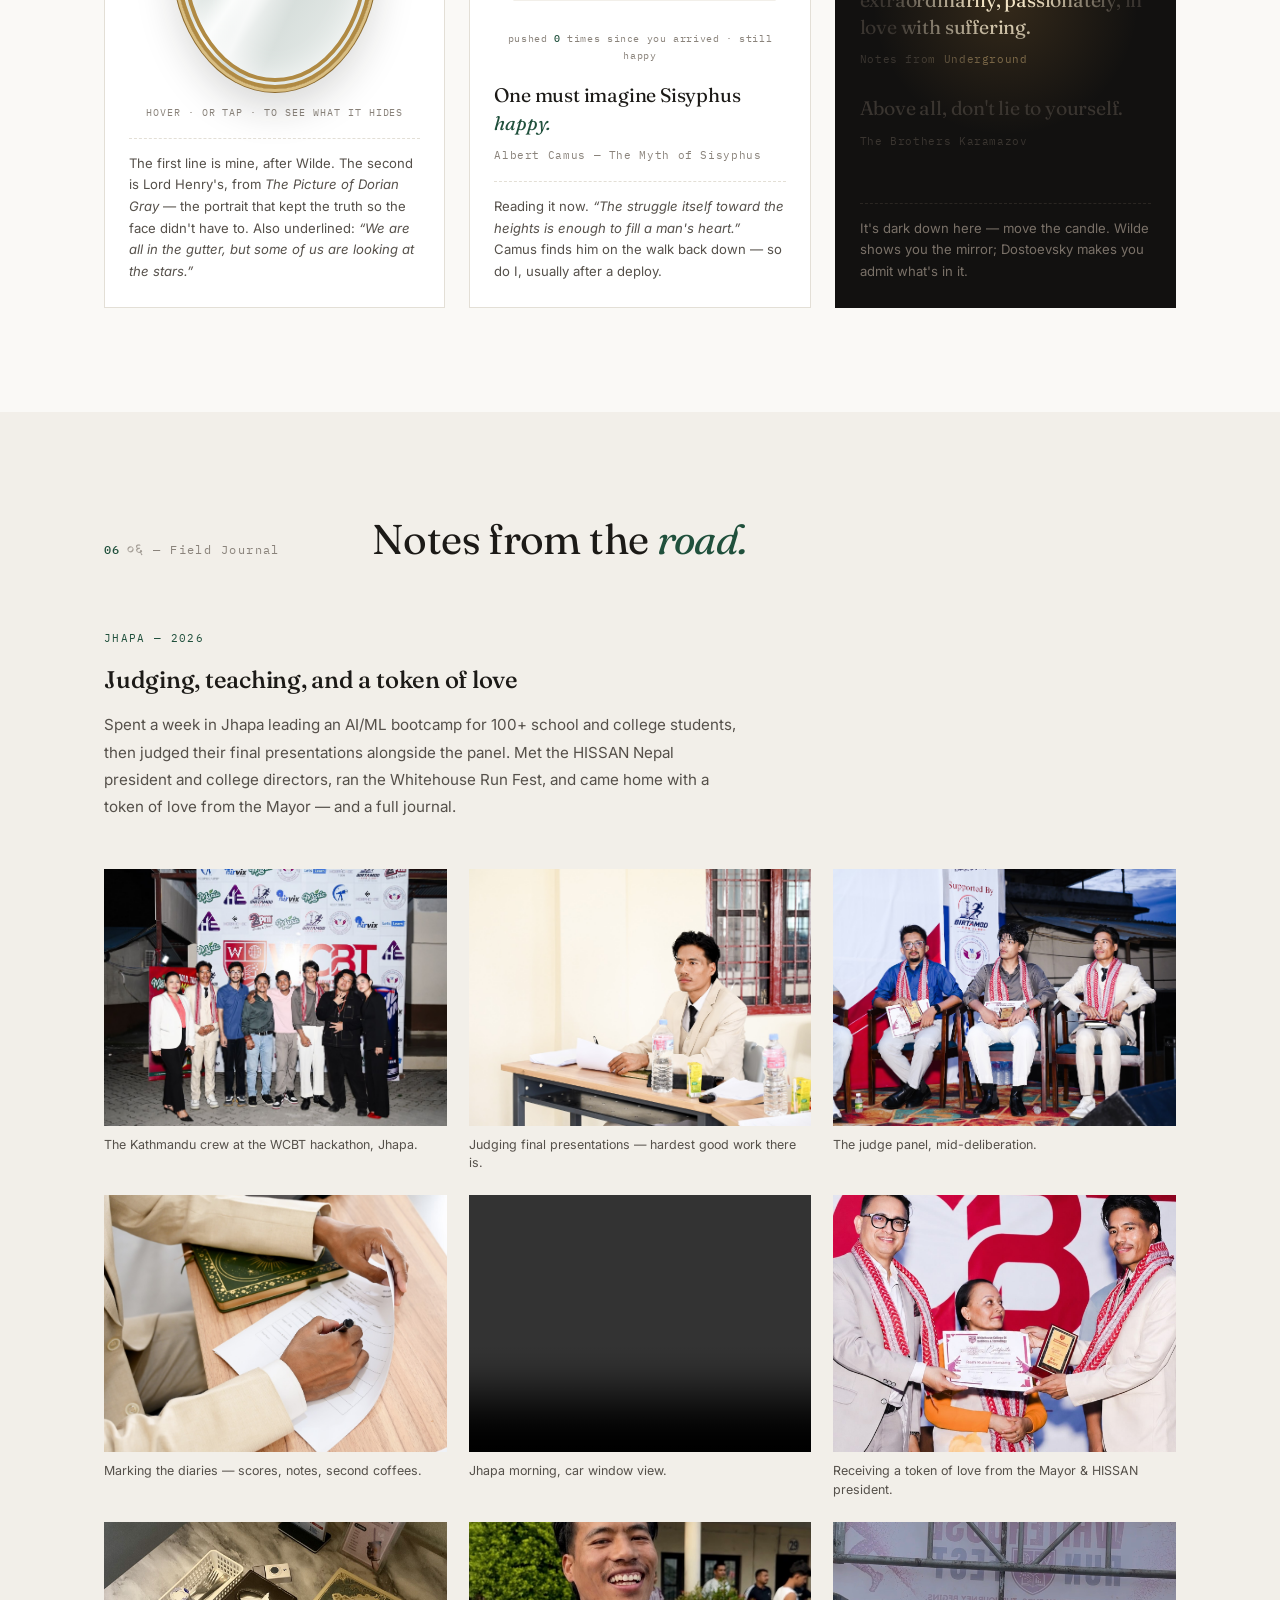
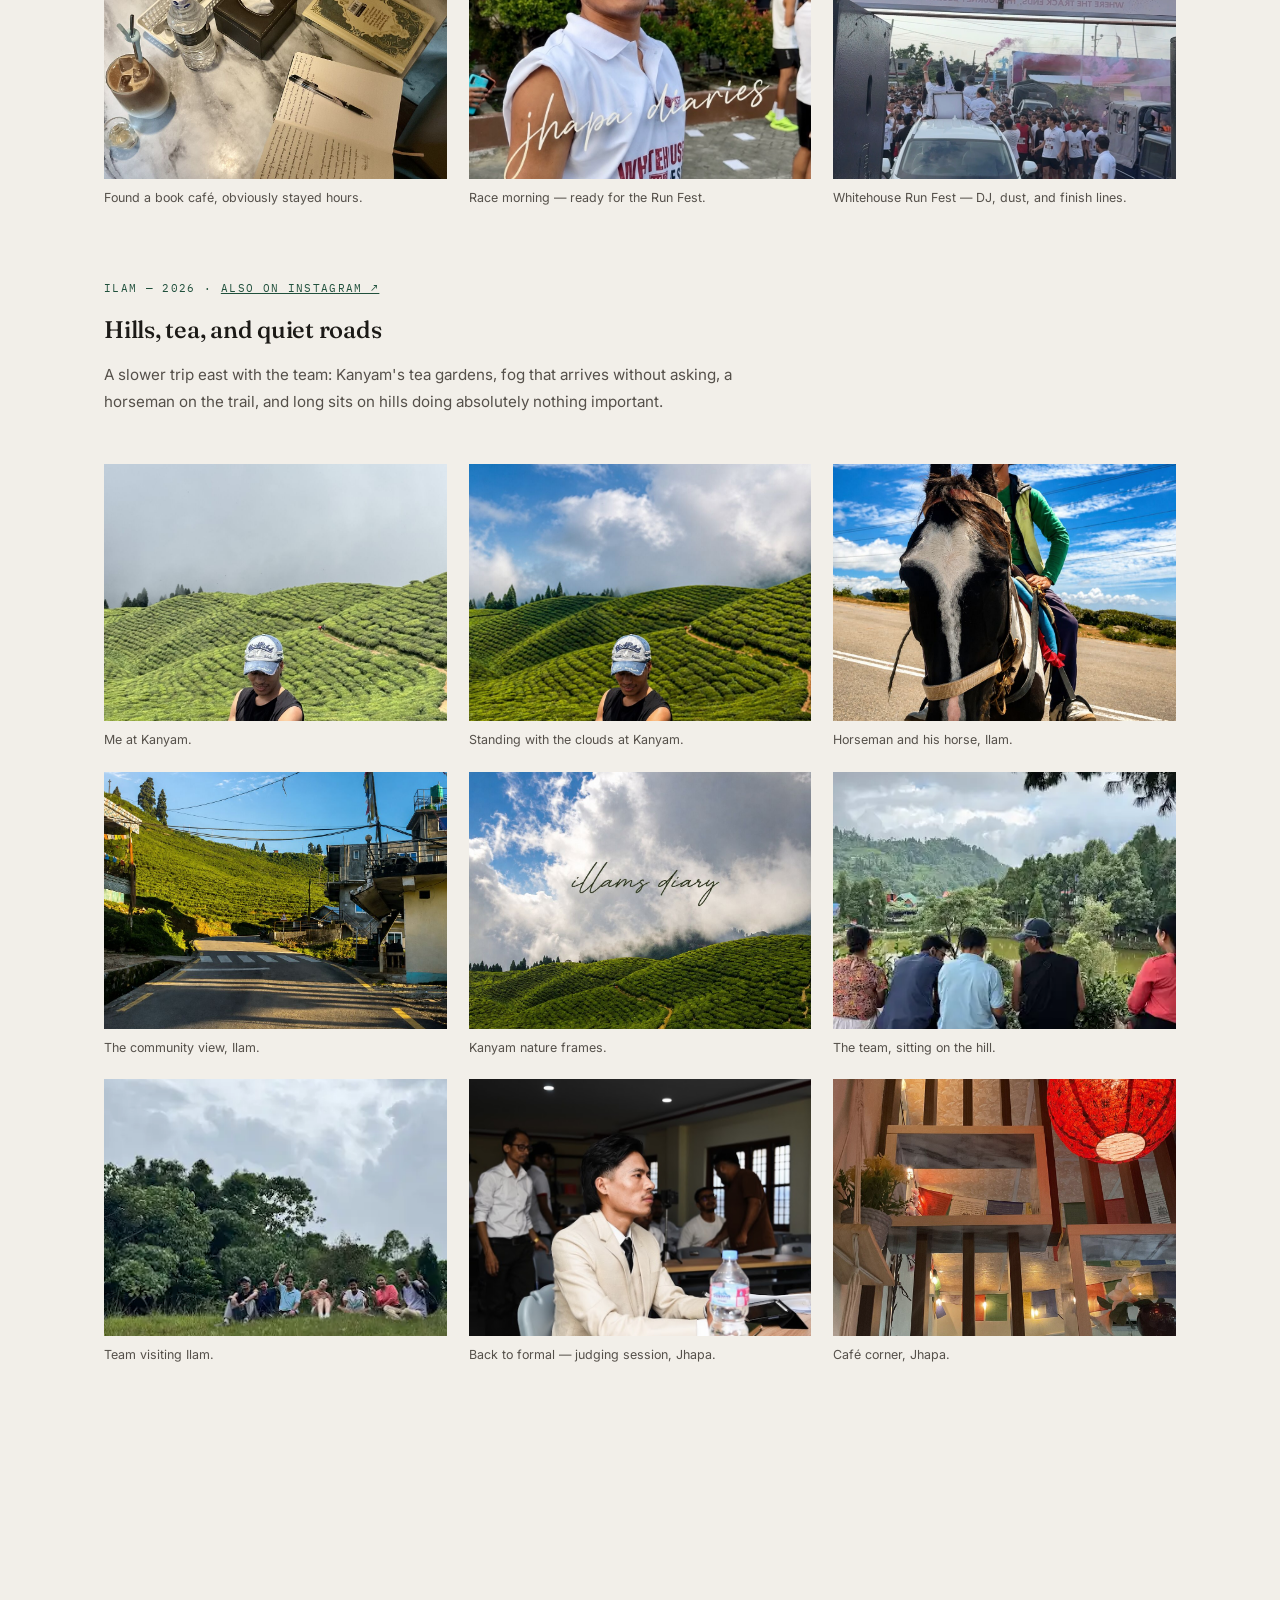
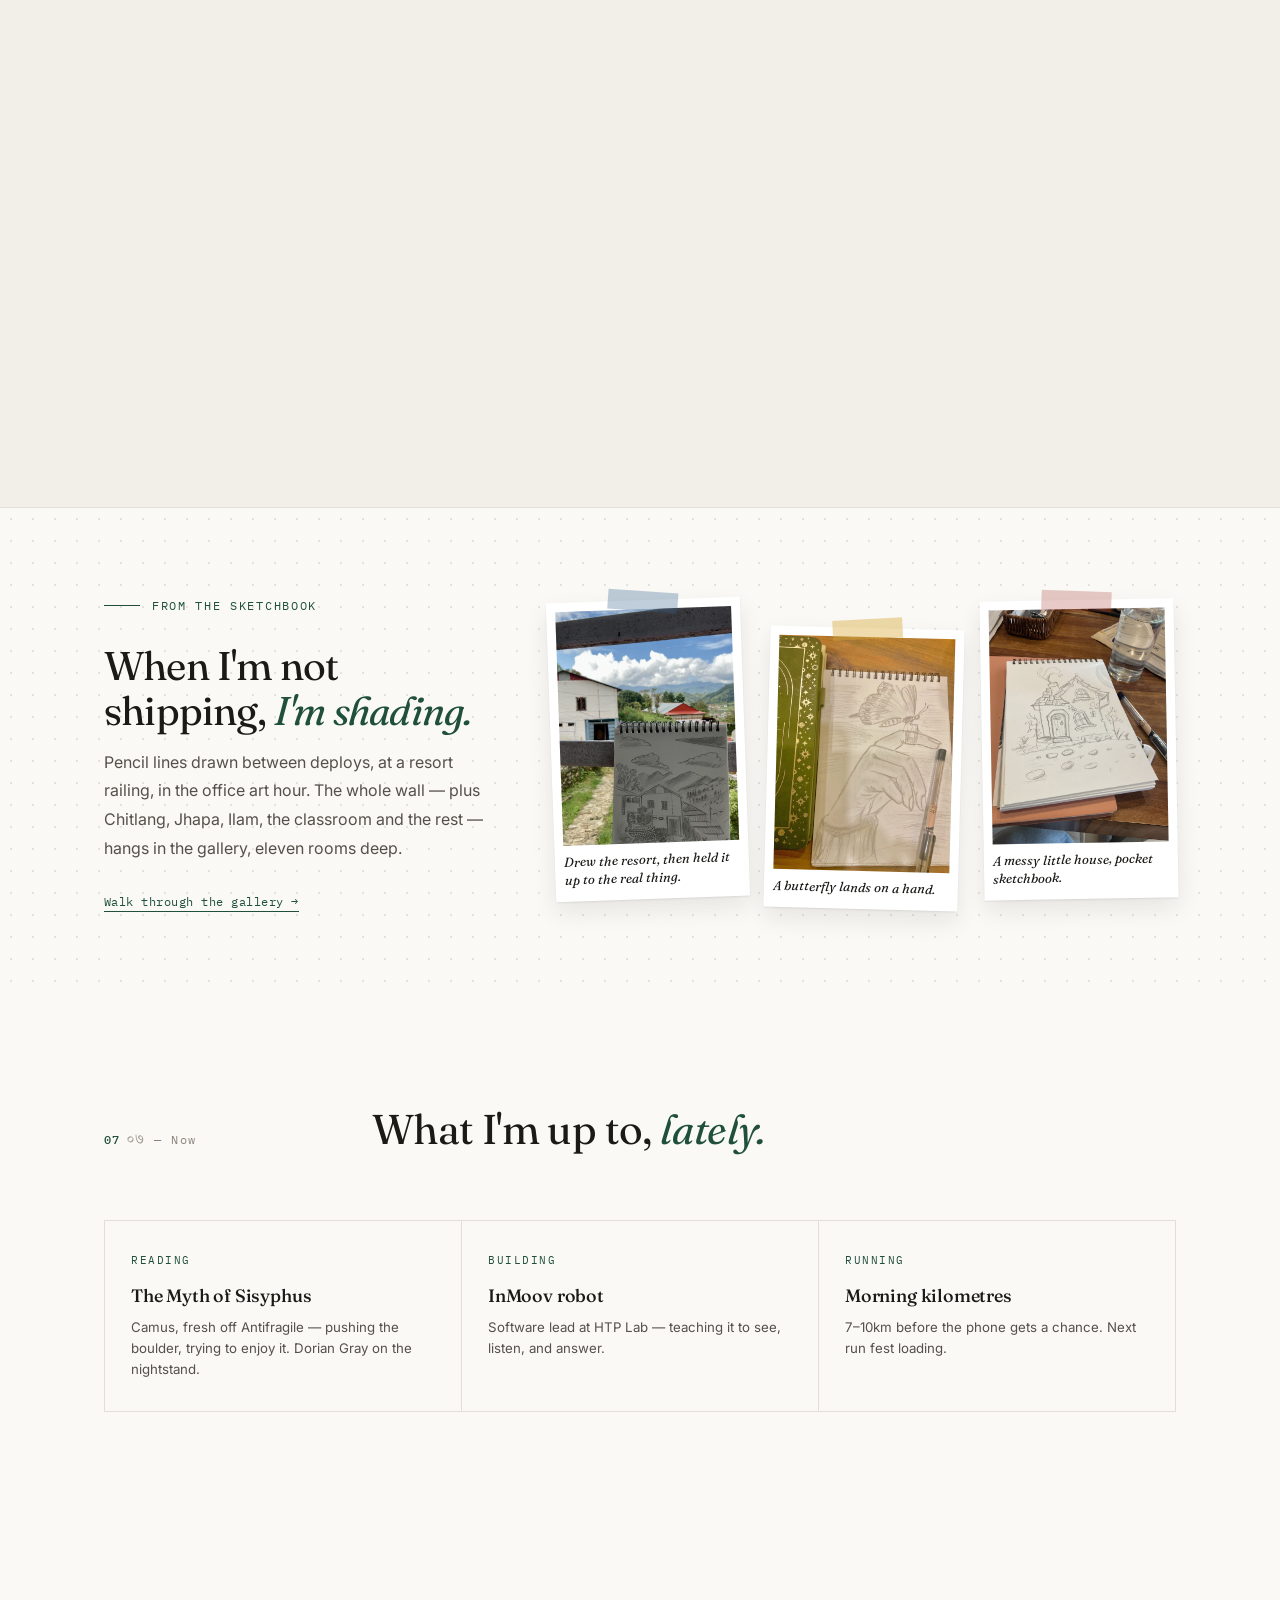
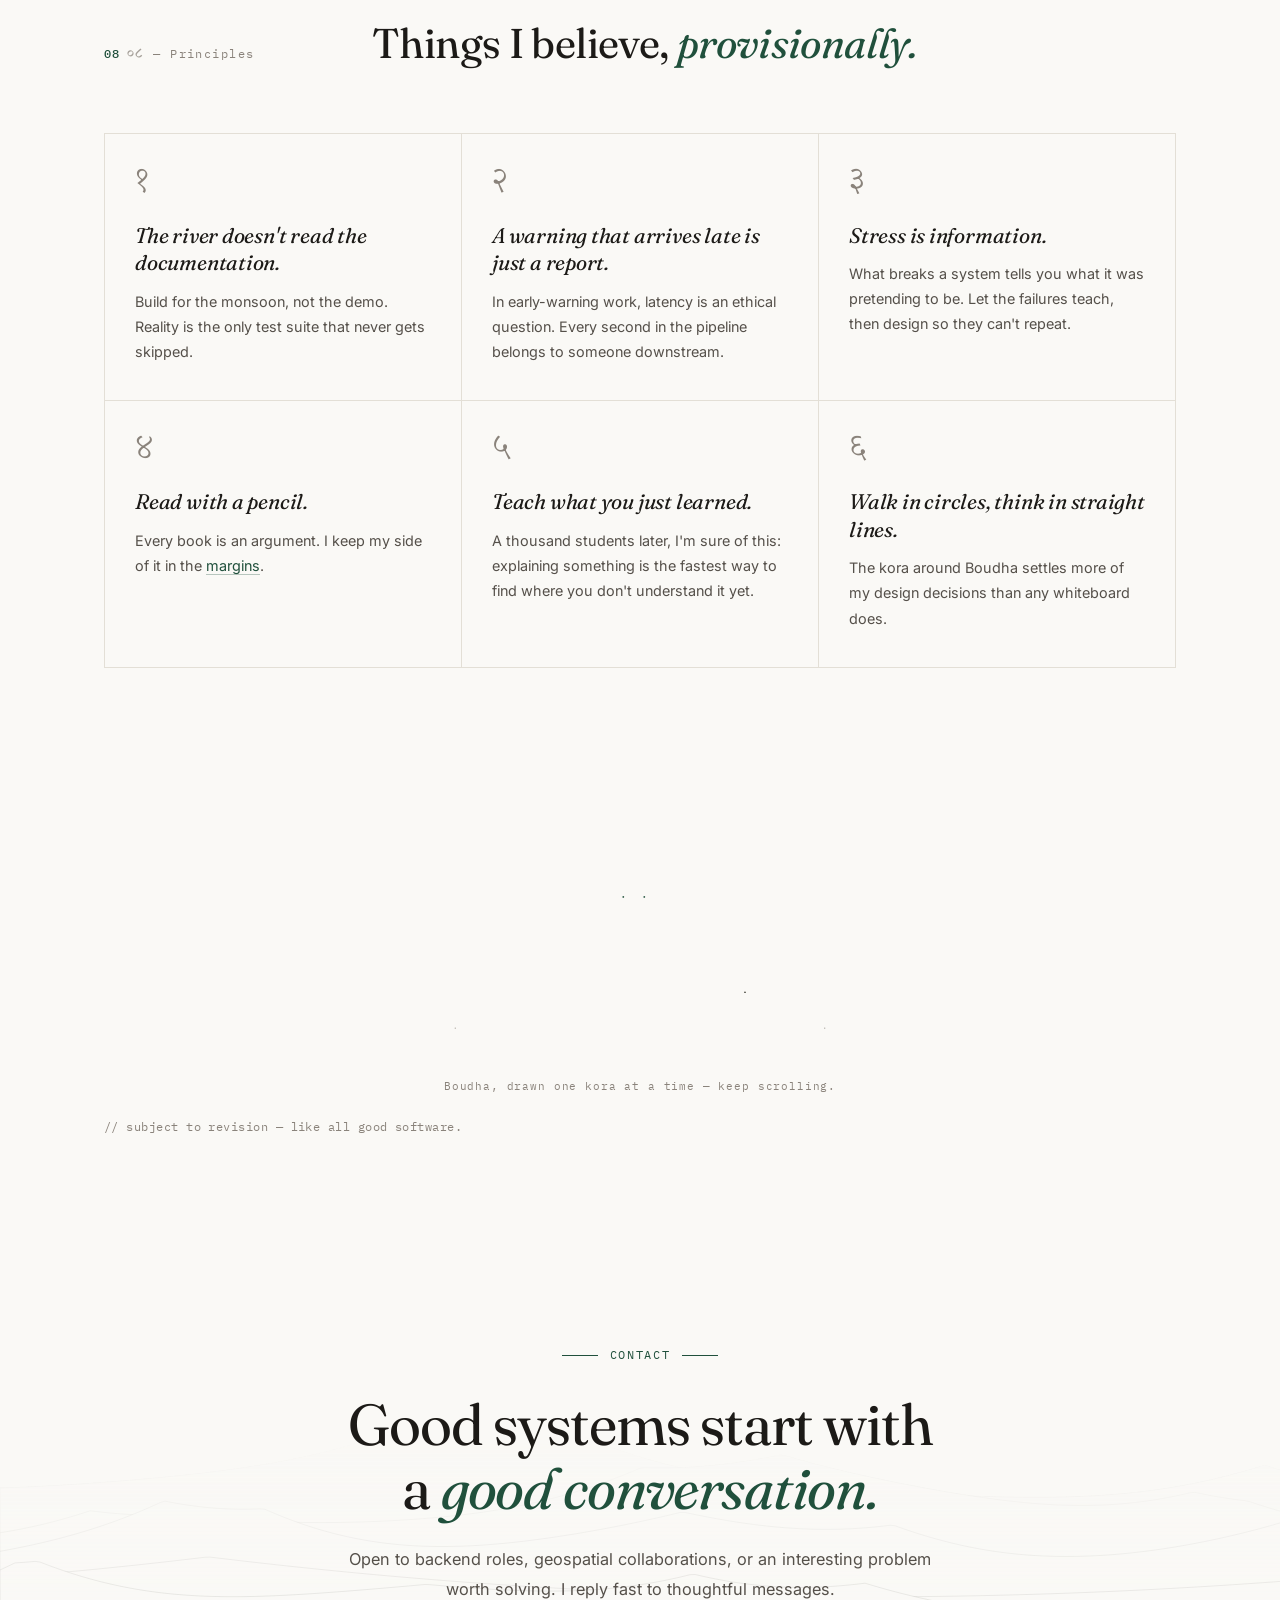
==== commit 7c2845c5: "Site: remove WorldQuant from Now section (3-column grid), match intro and 'Currently' wording Co-Aut" ====
--- a/index.html
+++ b/index.html
@@ -714,7 +714,7 @@
 
         /* ── NOW ── */
         .now-grid {
-            display: grid; grid-template-columns: repeat(4, 1fr);
+            display: grid; grid-template-columns: repeat(3, 1fr);
             border-top: 1px solid var(--line); border-left: 1px solid var(--line);
         }
         .now-cell {
@@ -848,6 +848,7 @@
             .hero-photo { max-width: 290px; margin: 0 auto; }
             .hero-lede { font-size: 1rem; margin-bottom: 32px; }
             .now-grid { grid-template-columns: 1fr 1fr; }
+            .now-cell:last-child:nth-child(odd) { grid-column: 1 / -1; }
         }
 
         @media (prefers-reduced-motion: reduce) {
@@ -888,7 +889,7 @@
                 <div class="kicker li" style="--d:.05s">Backend Engineer — Kathmandu, Nepal</div>
                 <h1 class="display li" style="--d:.15s">I build systems that warn<br>before the <em>flood arrives.</em></h1>
                 <p class="hero-lede li" style="--d:.28s">
-                    Python backend engineer with three years of production experience who built
+                    Python backend engineer with three years of production experience — who built
                     Nepal's national weather forecast and flood early-warning platforms at NAXA,
                     serving governments and humanitarian teams across three countries.
                 </p>
@@ -904,7 +905,7 @@
         </div>
 
         <dl class="hero-meta li" style="--d:.55s">
-            <div class="hm"><dt>Currently</dt><dd>Open to geospatial &amp; backend roles</dd></div>
+            <div class="hm"><dt>Currently</dt><dd>Open to geospatial backend work</dd></div>
             <div class="hm"><dt>Focus</dt><dd>Geospatial · Disaster Risk · APIs</dd></div>
             <div class="hm"><dt>Say hello</dt><dd><a href="mailto:ram.tamang2058@gmail.com">ram.tamang2058@gmail.com</a></dd></div>
         </dl>
@@ -1518,10 +1519,6 @@
             <div class="now-cell">
                 <dt>Building</dt>
                 <dd><b>InMoov robot</b><span>Software lead at HTP Lab — teaching it to see, listen, and answer.</span></dd>
-            </div>
-            <div class="now-cell">
-                <dt>Studying</dt>
-                <dd><b>Applied Data Science</b><span>WorldQuant University, 2025 — evenings and weekends.</span></dd>
             </div>
             <div class="now-cell">
                 <dt>Running</dt>
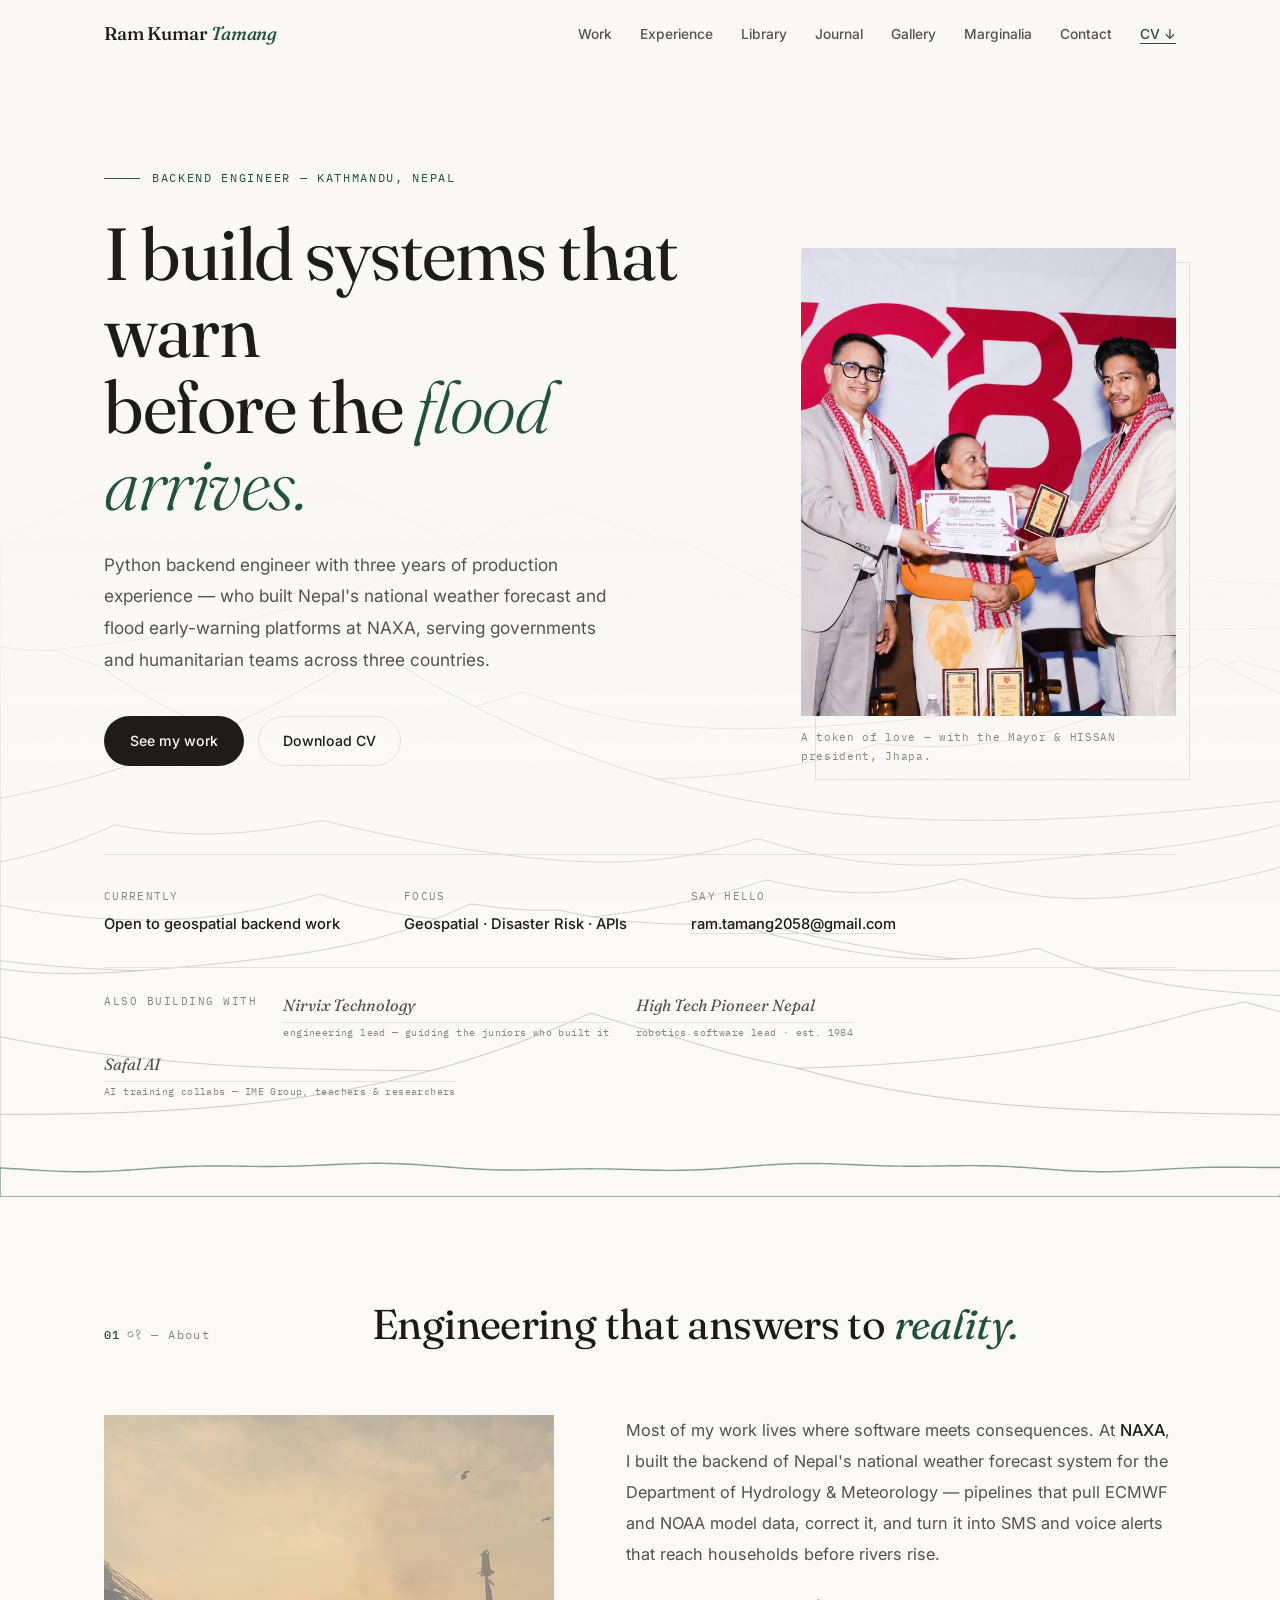
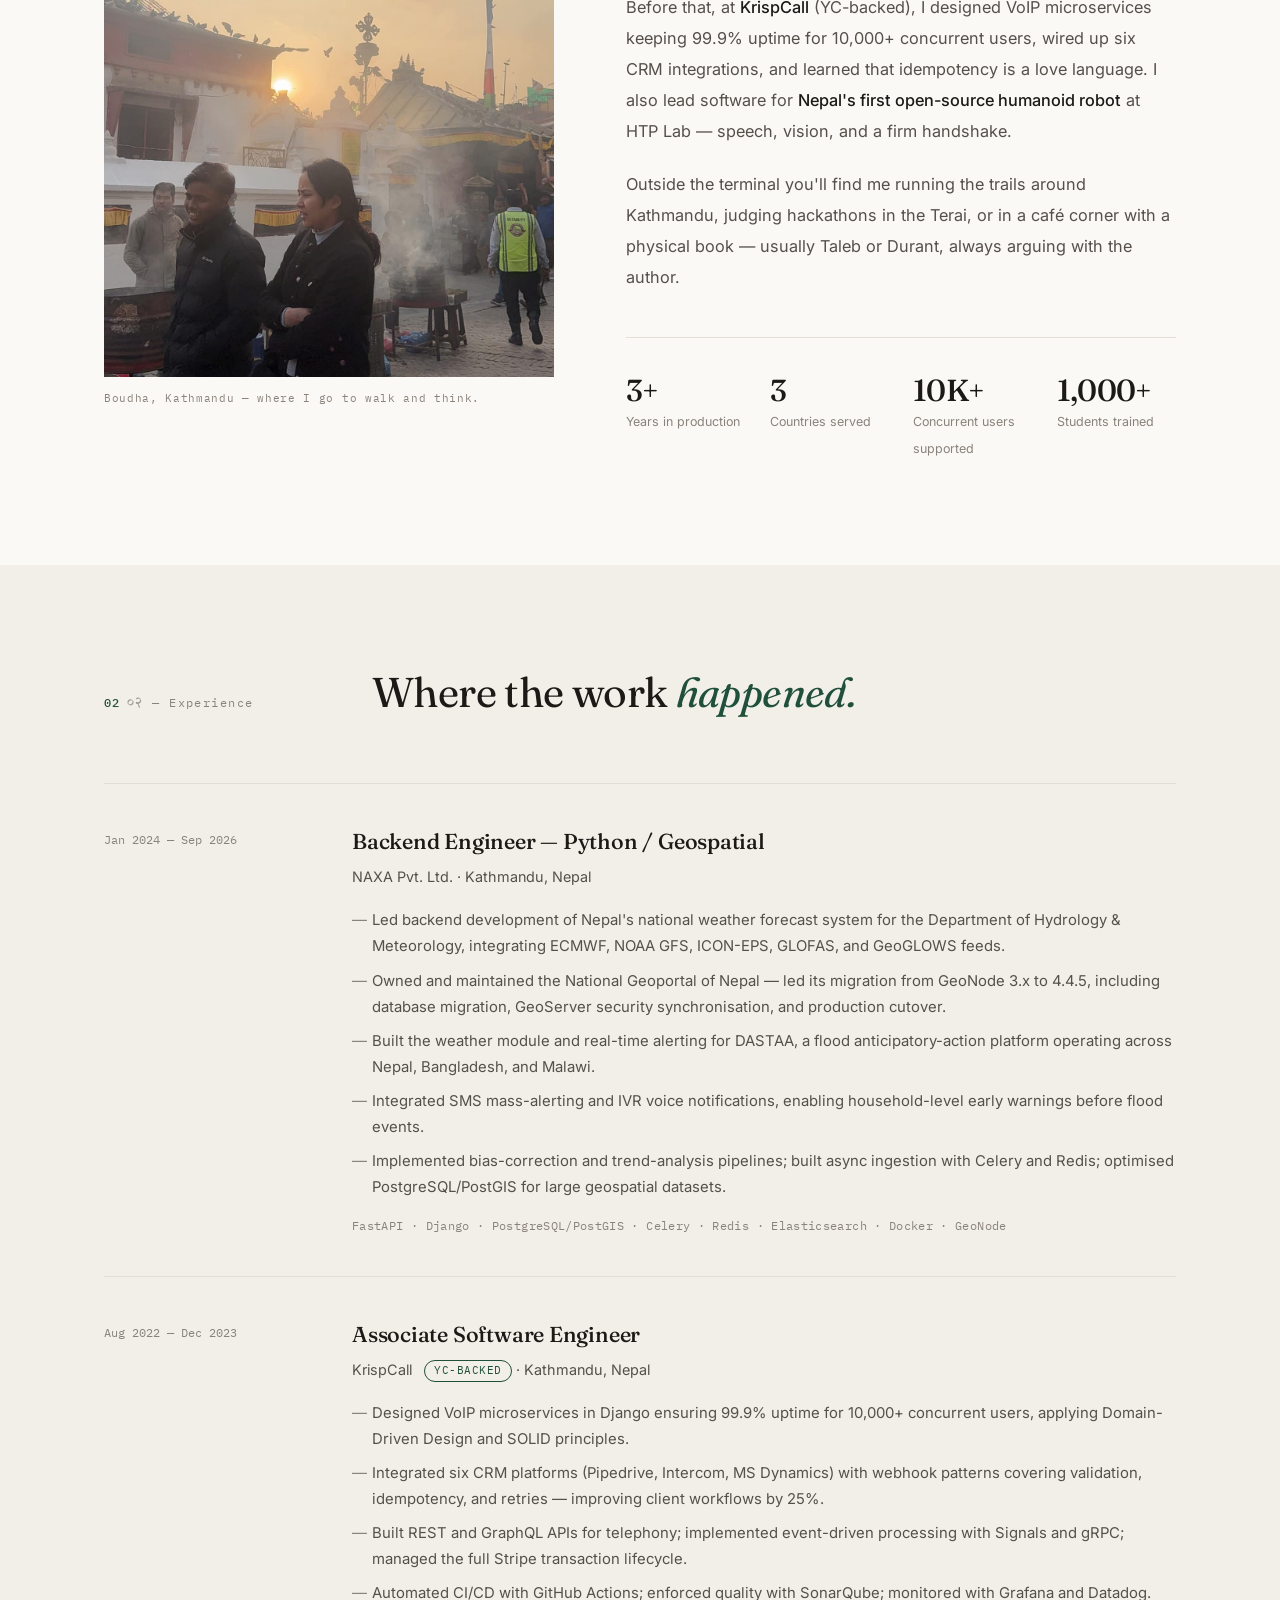
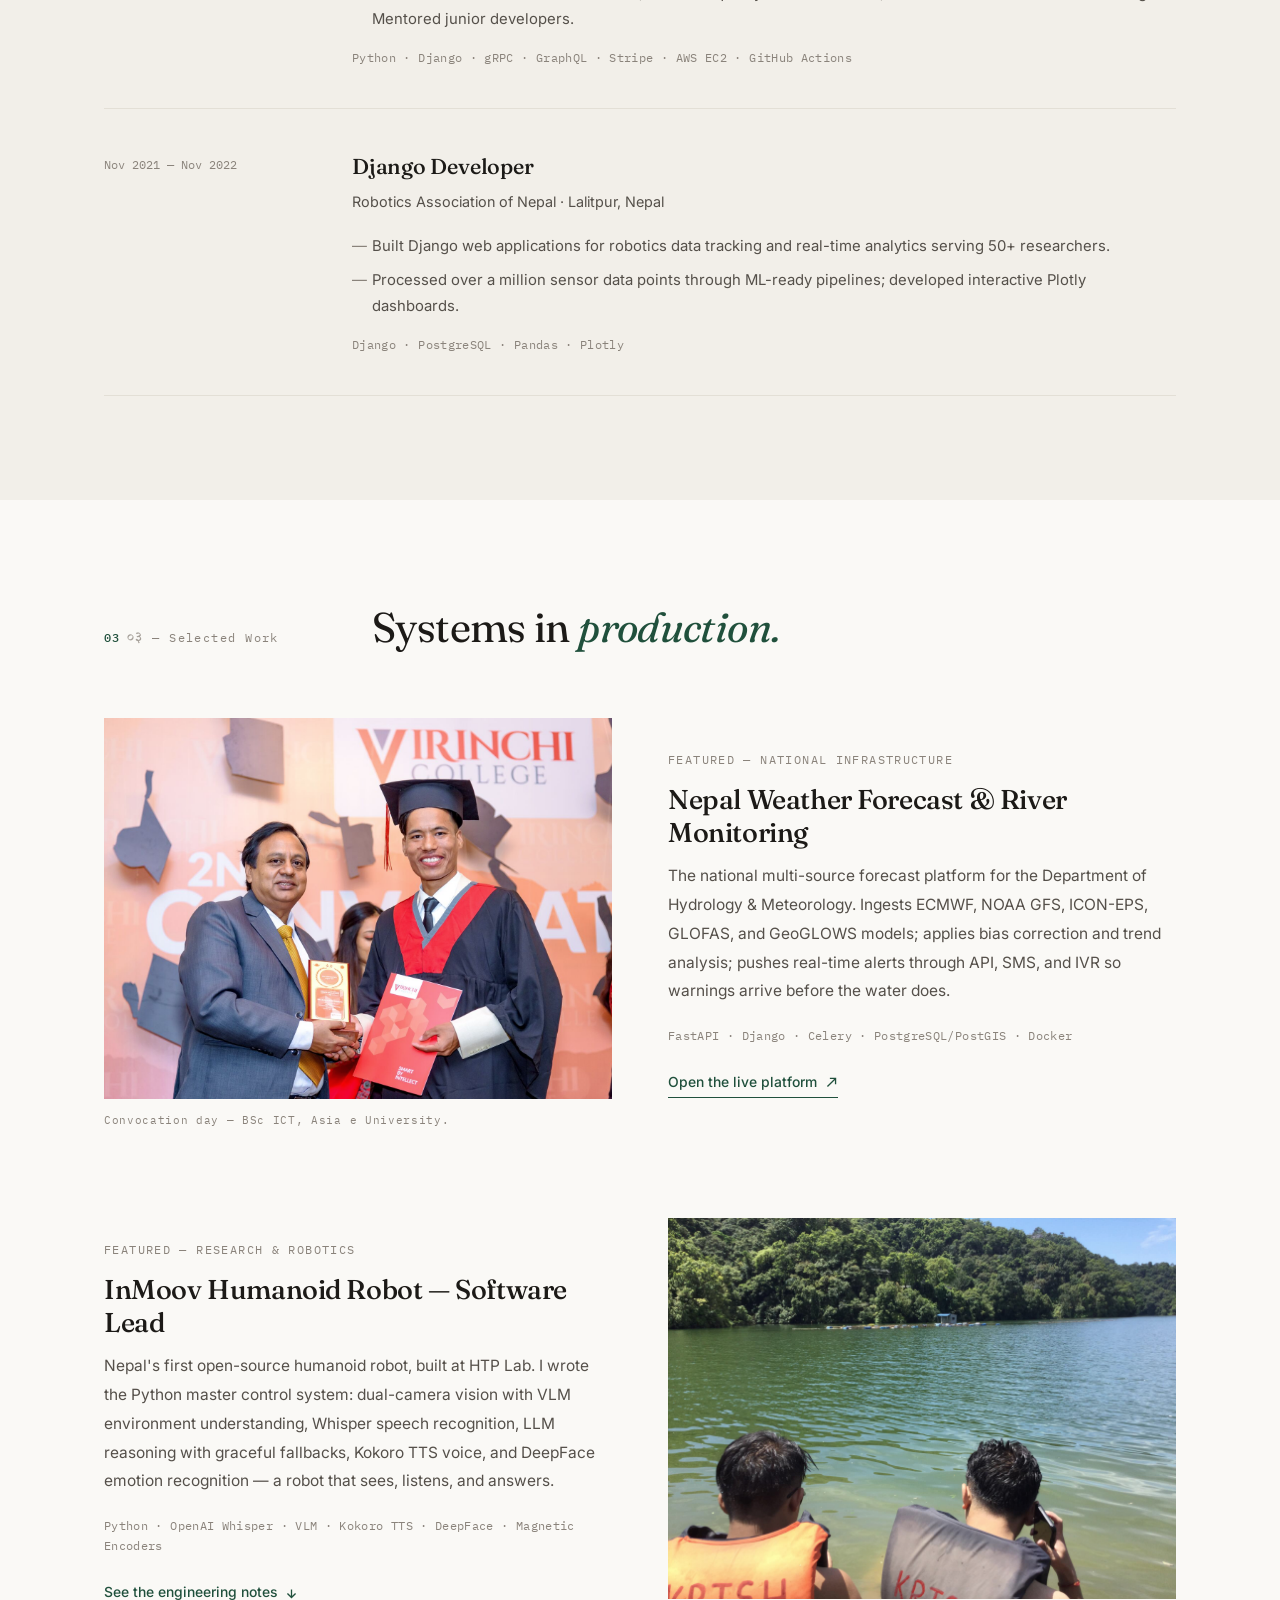
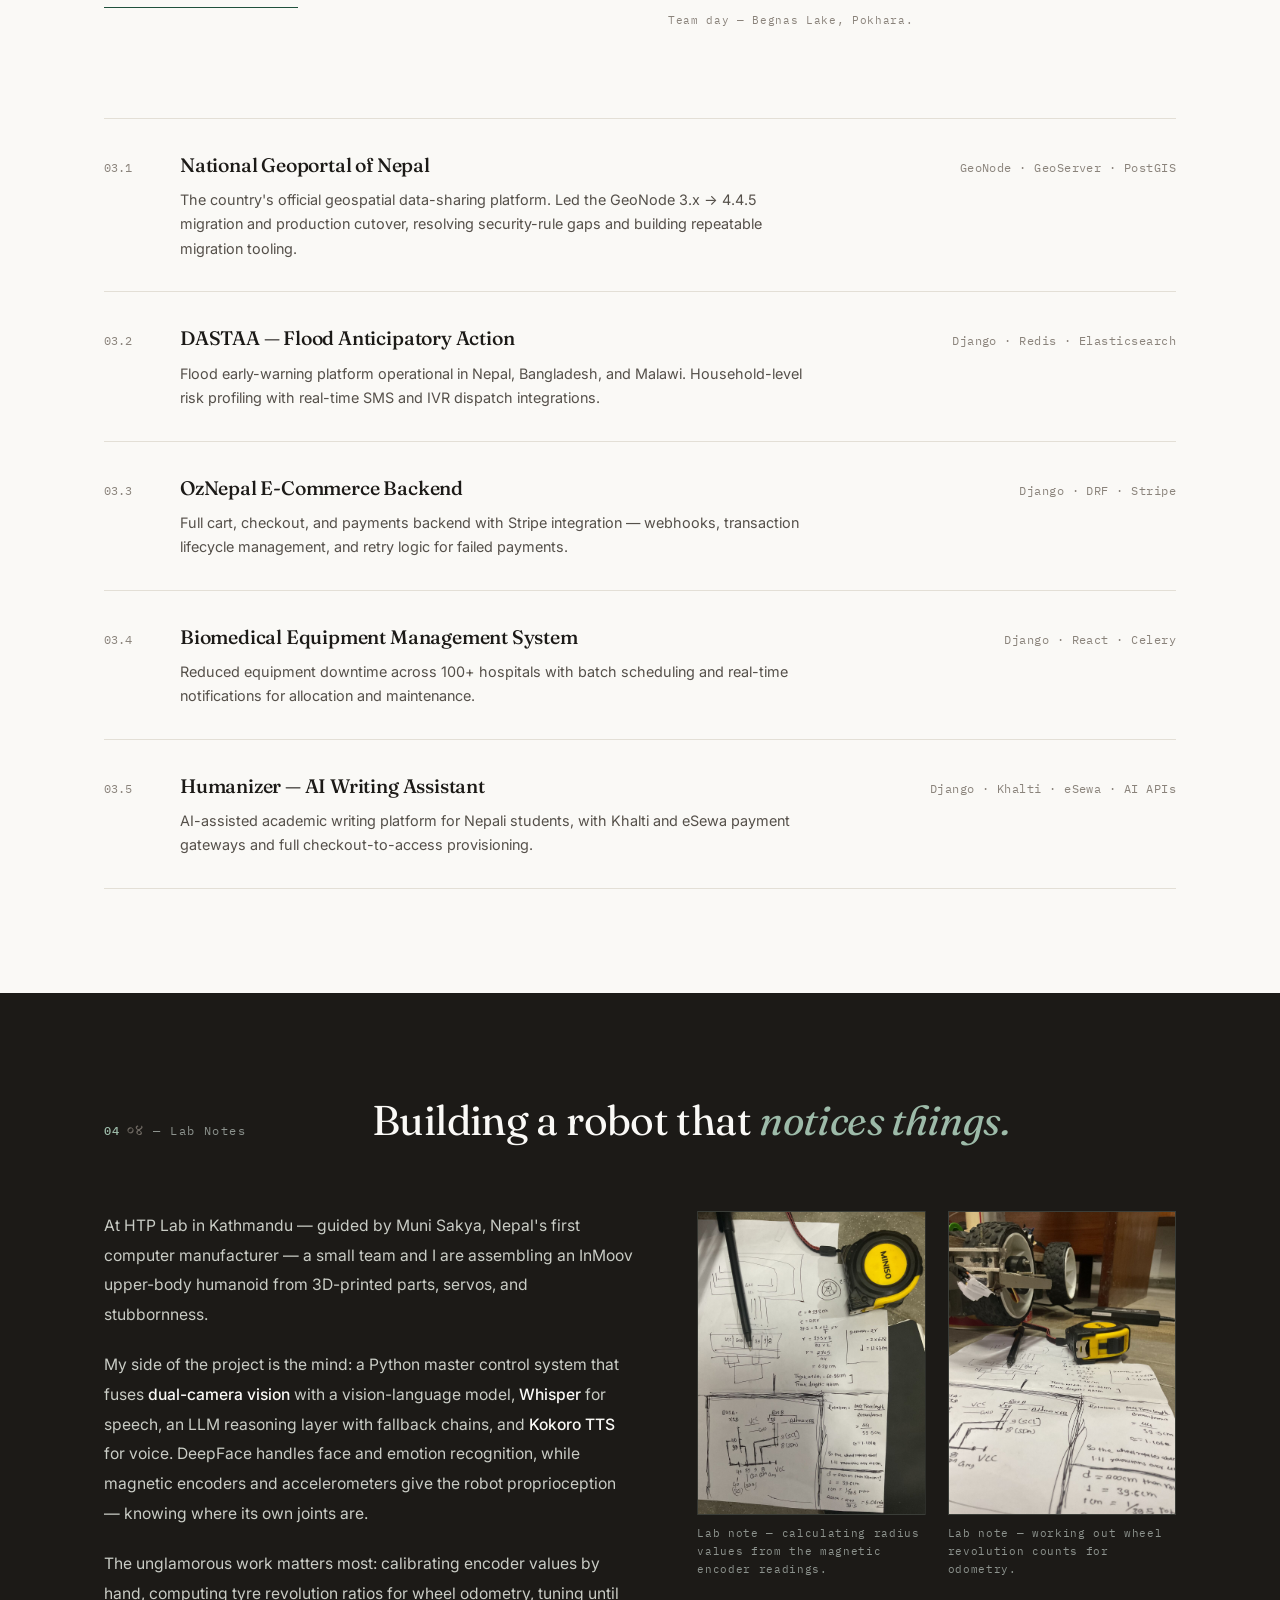
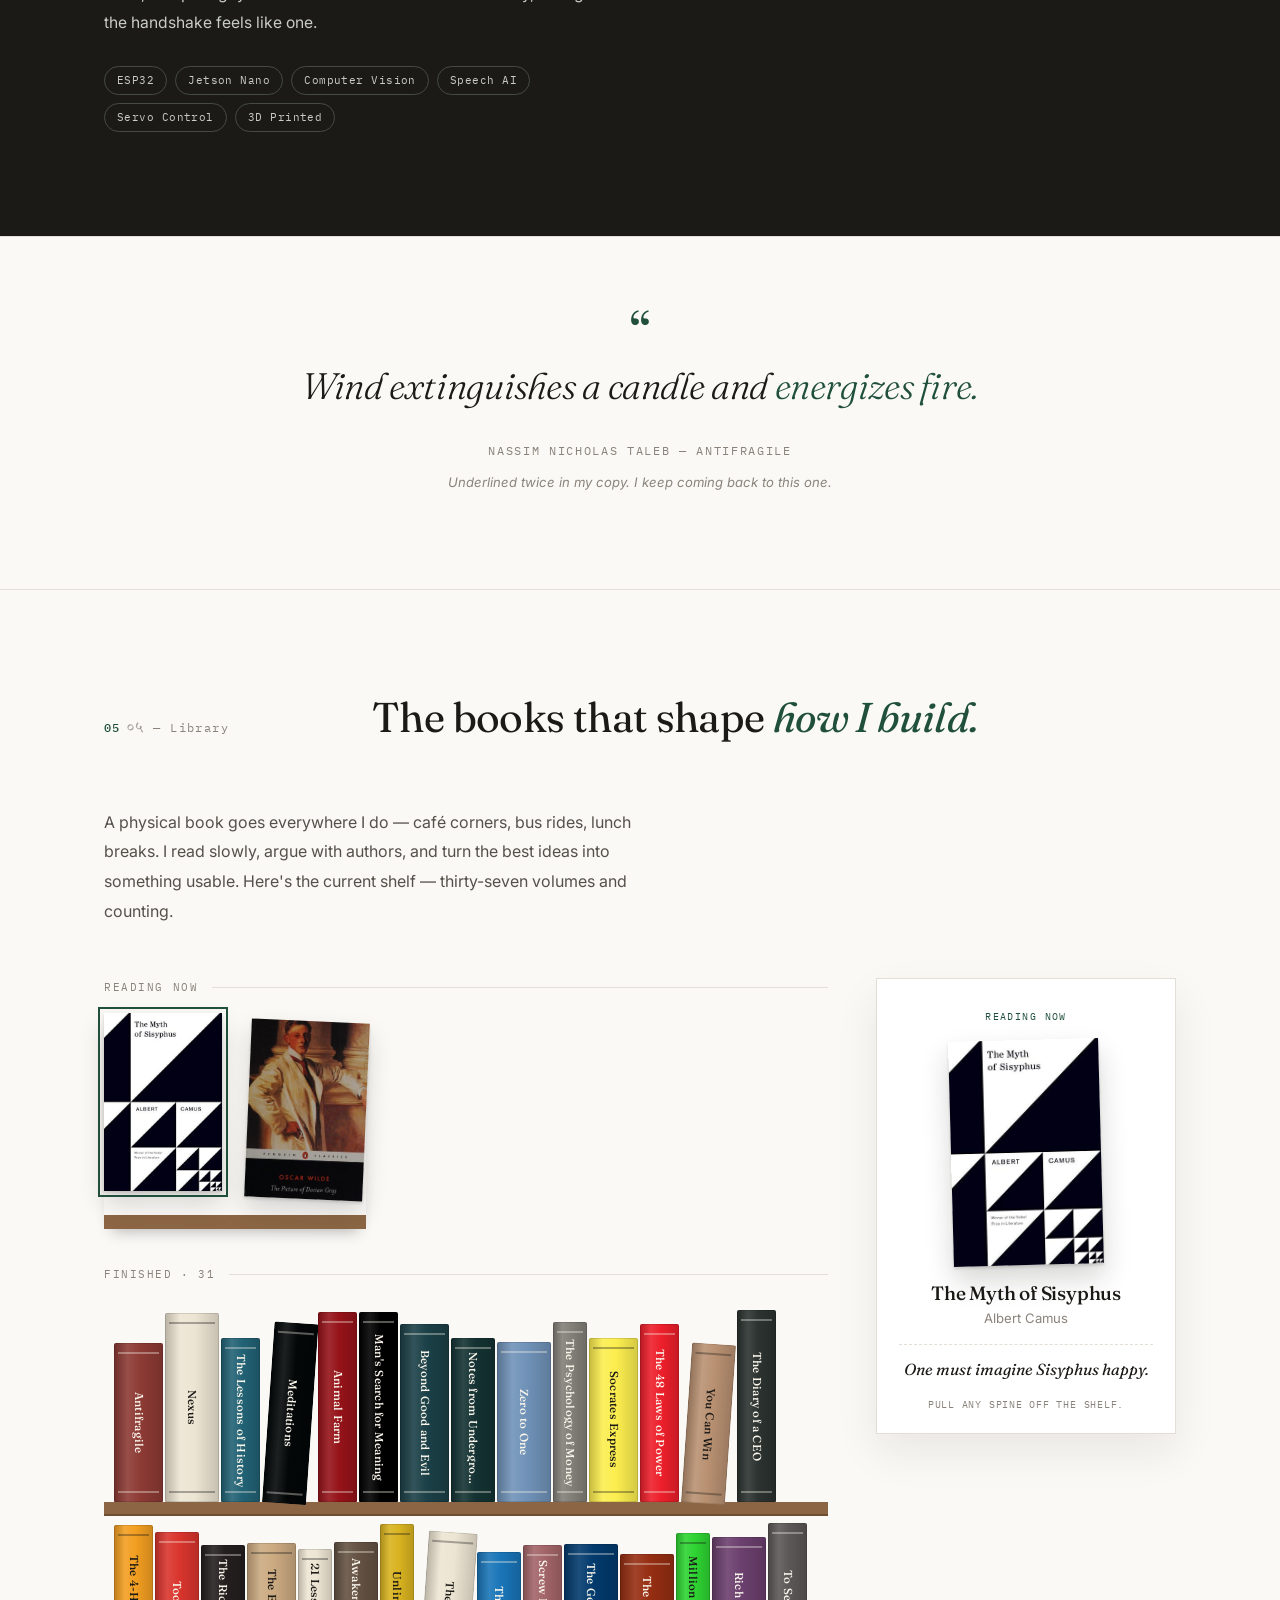
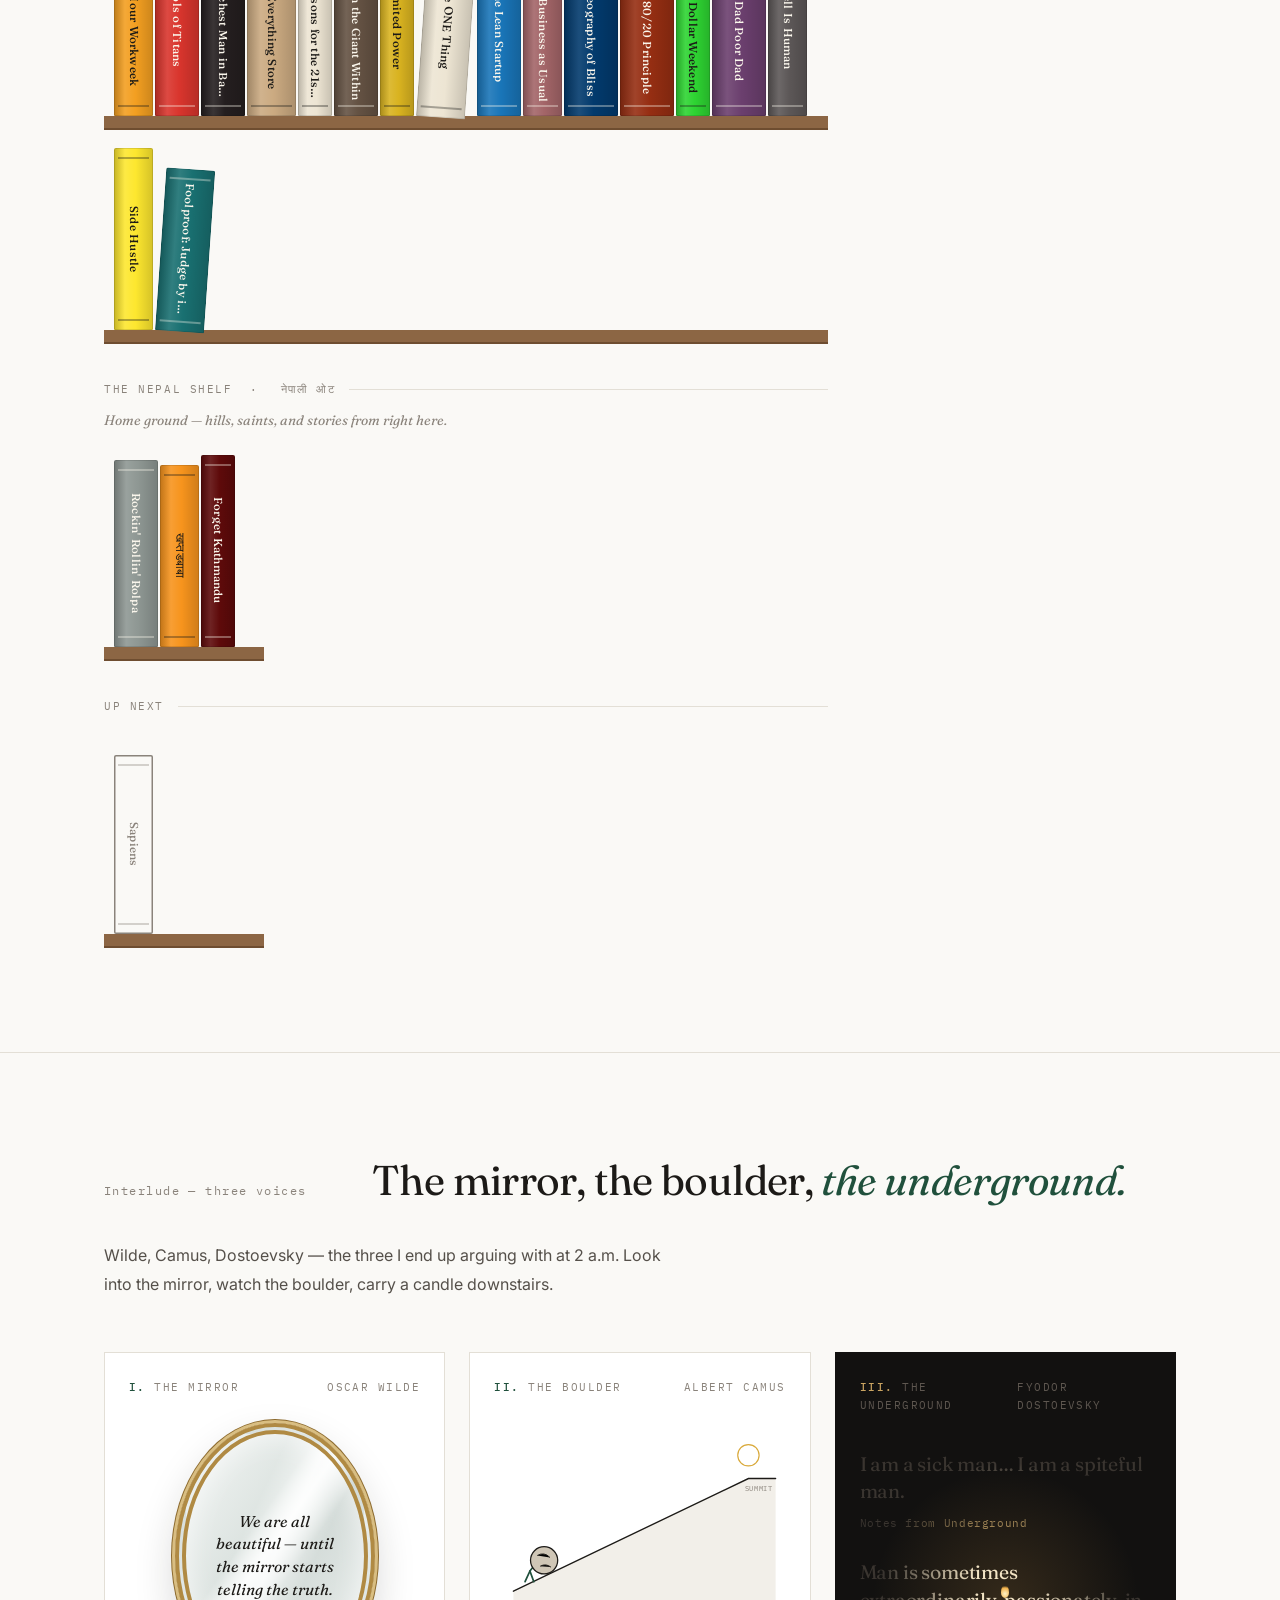
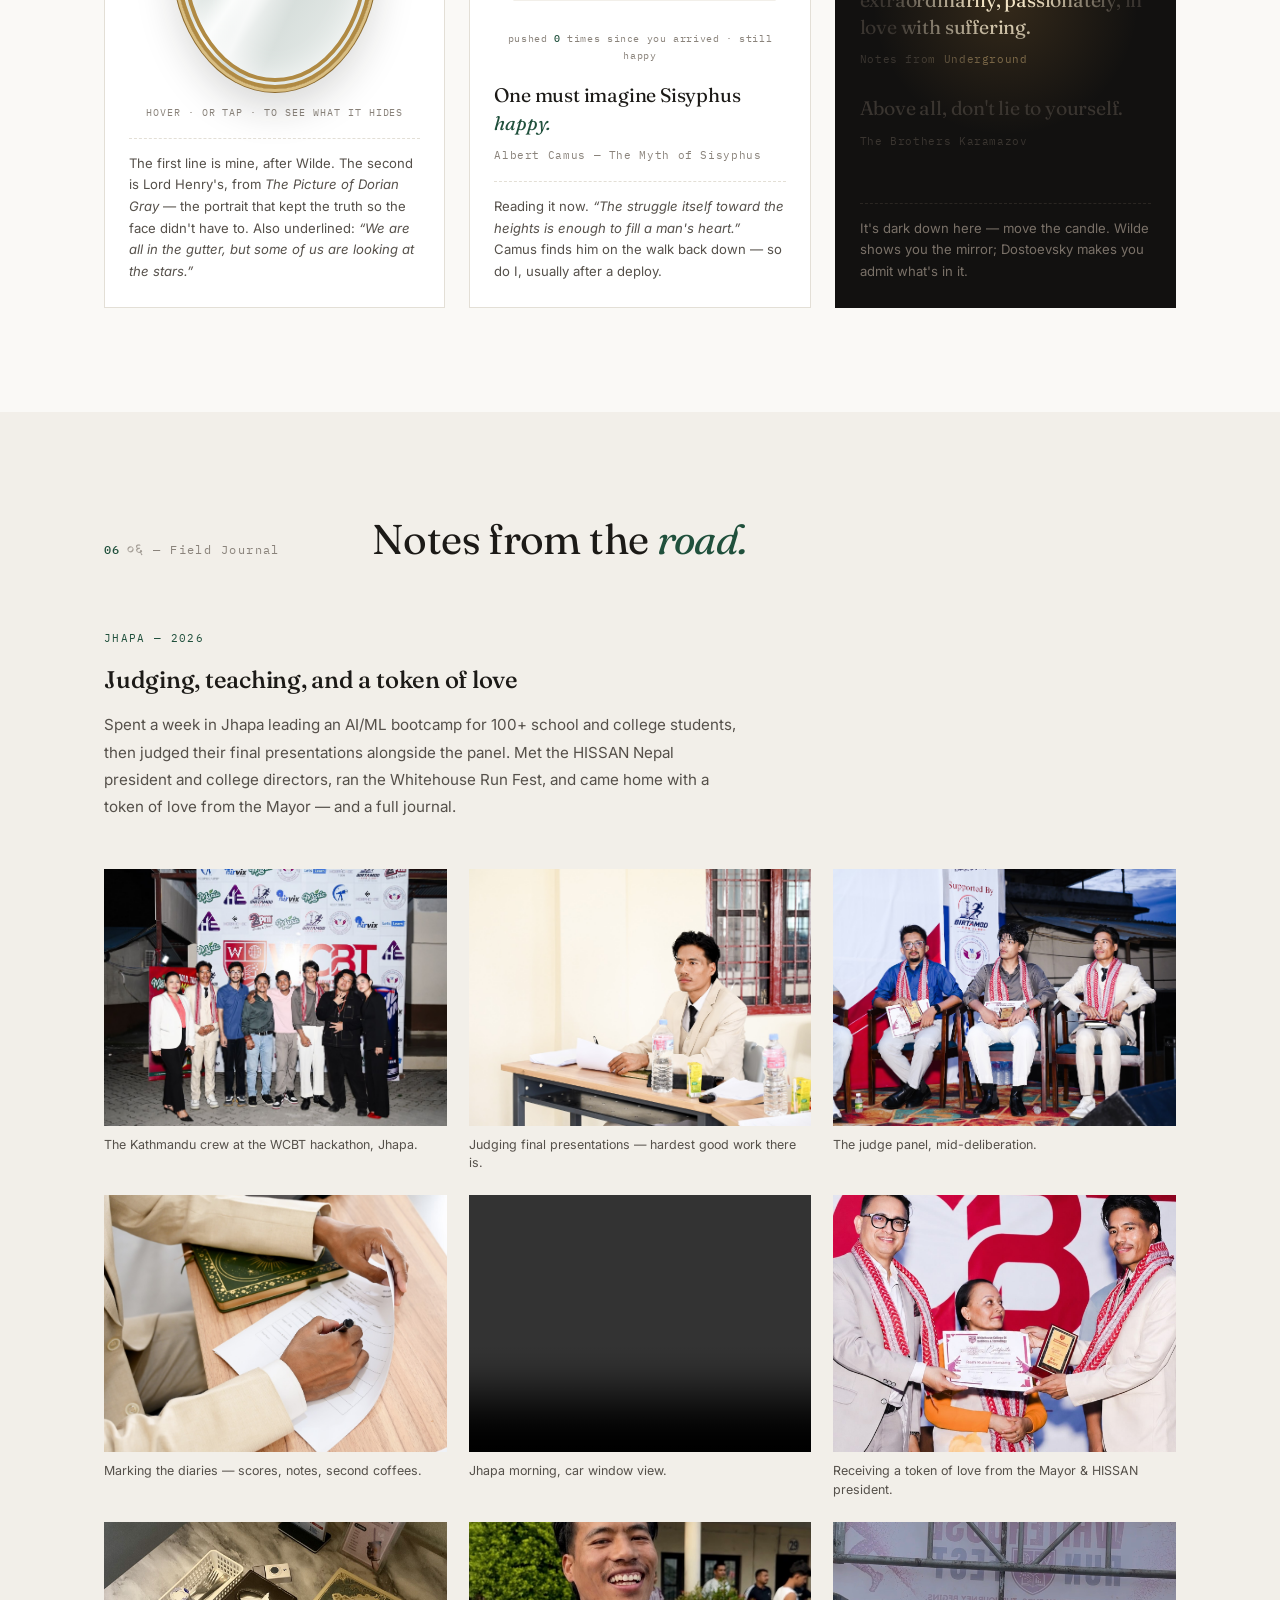
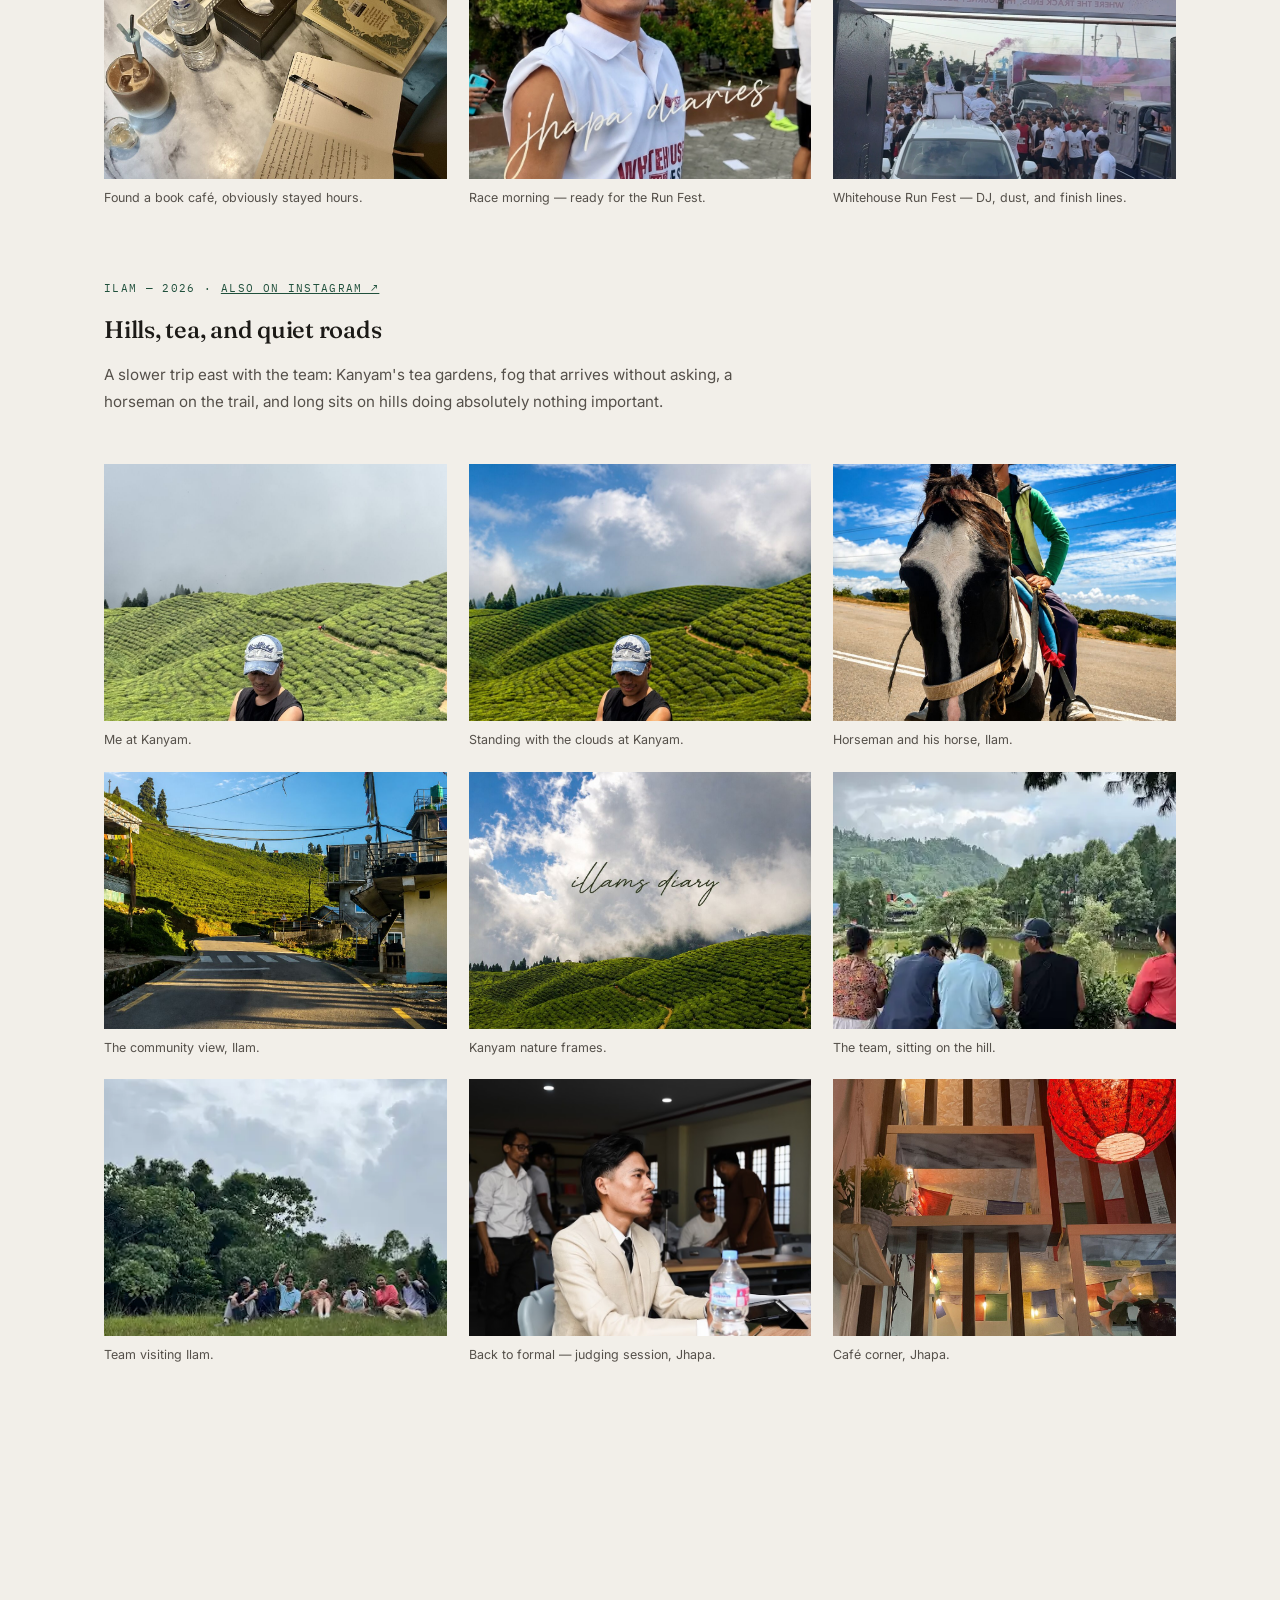
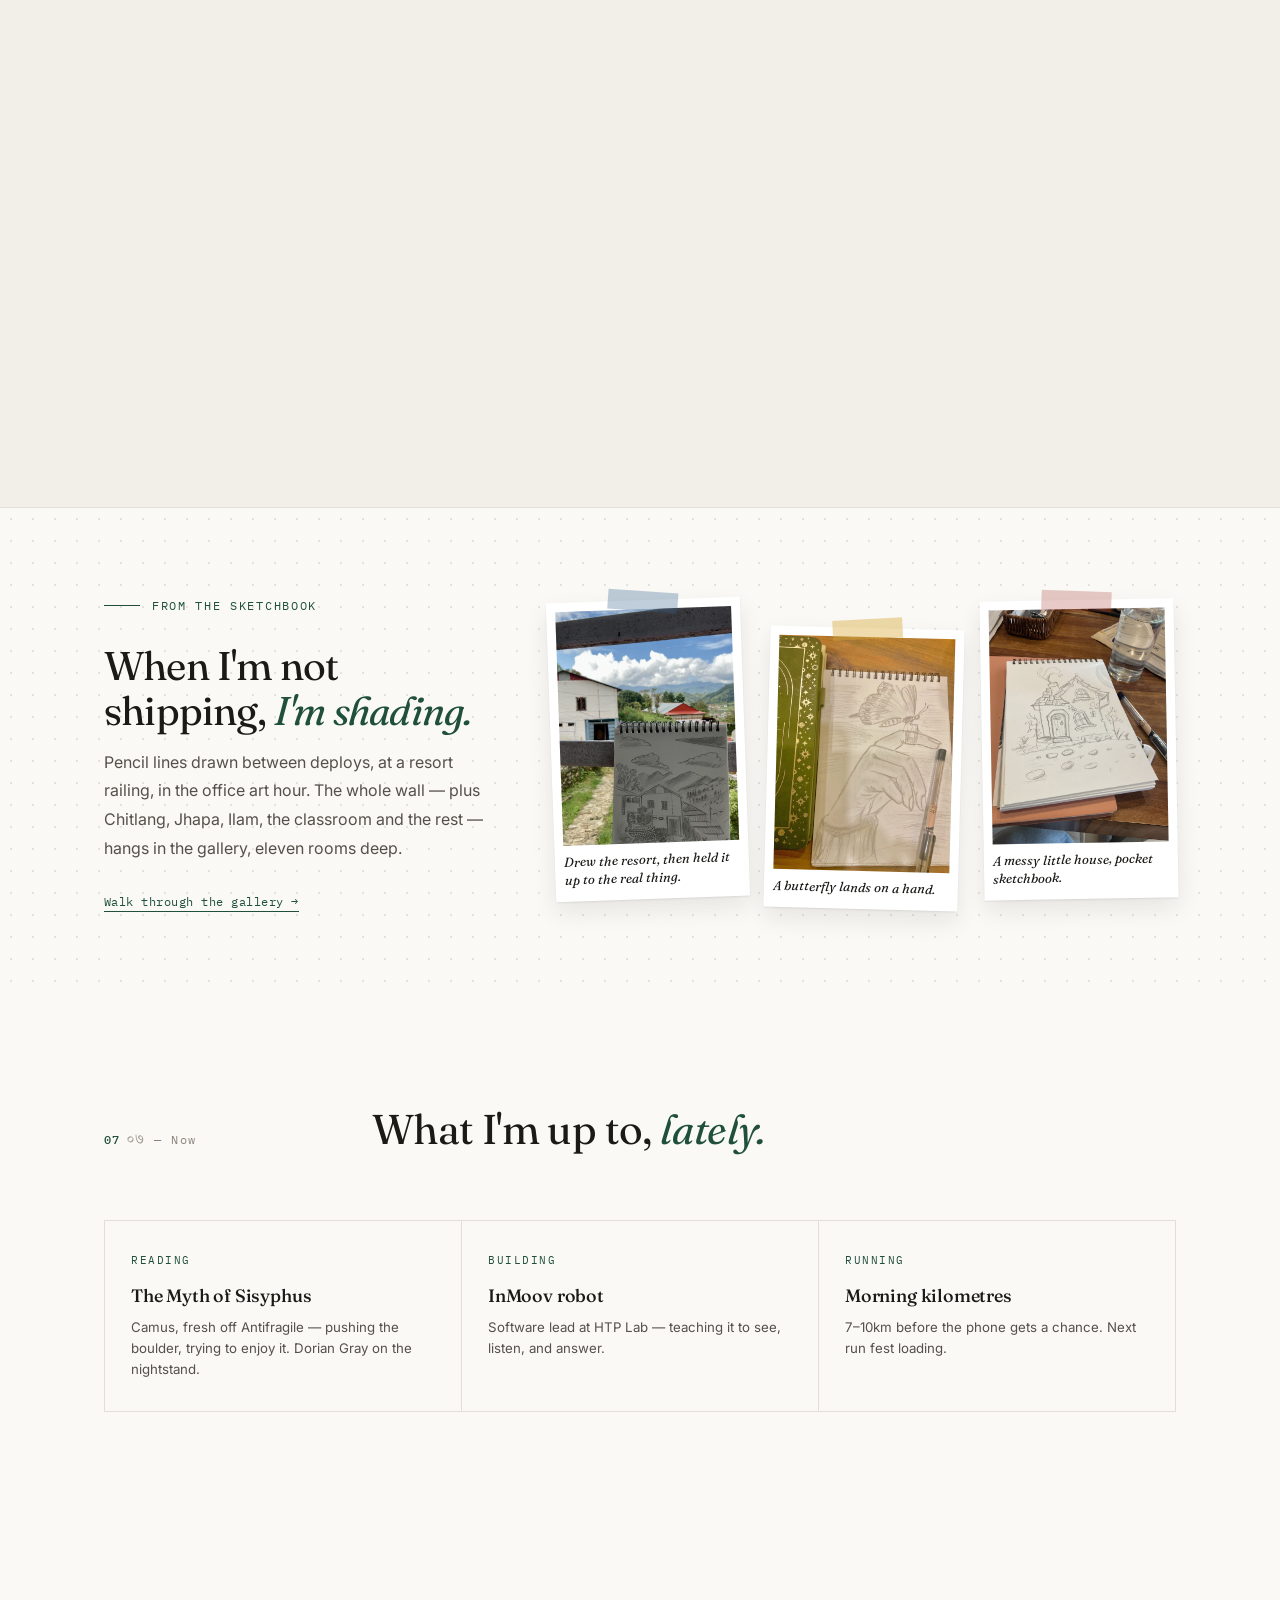
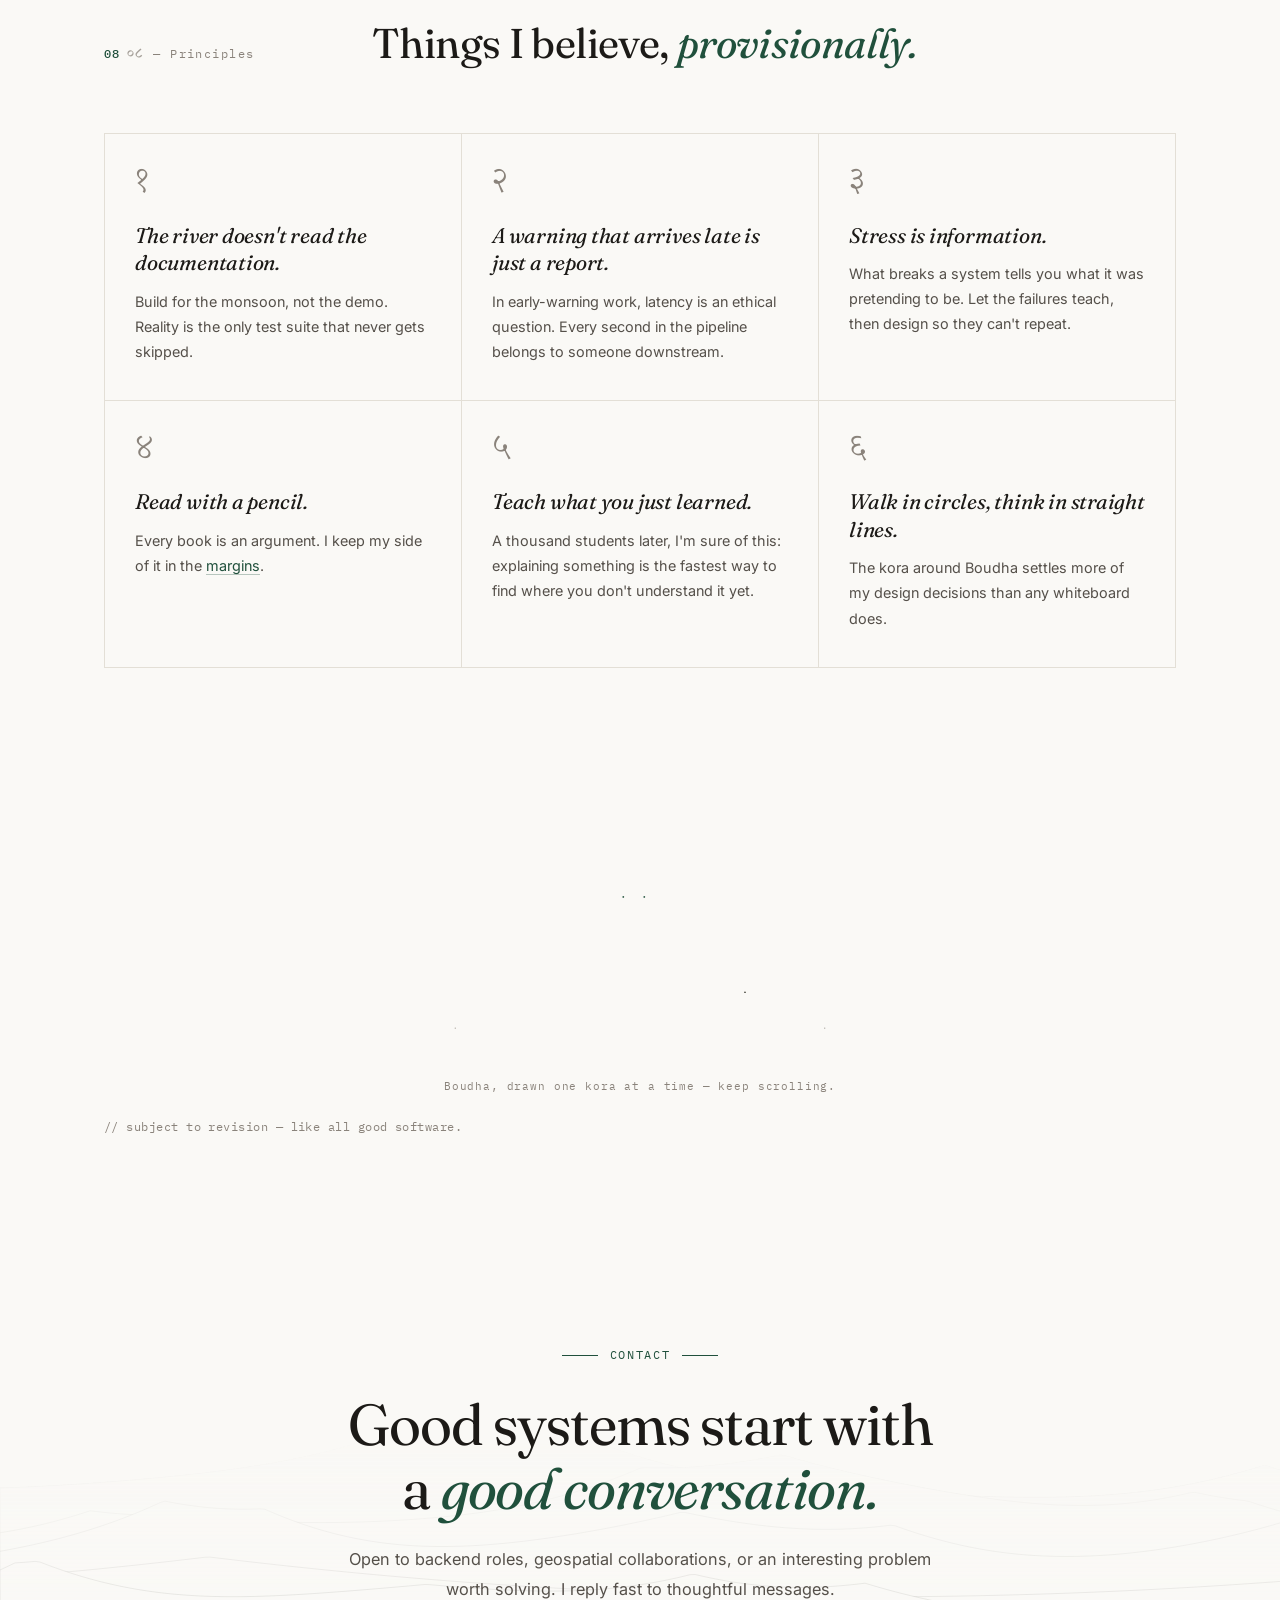
==== commit 3549bce8: "KrispCall dates: Aug 2022 – Dec 2023 (CV and site) Co-Authored-By: Claude Opus 5.5 <noreply@anthropi" ====
--- a/index.html
+++ b/index.html
@@ -994,7 +994,7 @@
         </div>
 
         <div class="xp-row rv">
-            <div class="xp-when">Aug 2023 — Dec 2023</div>
+            <div class="xp-when">Aug 2022 — Dec 2023</div>
             <div>
                 <div class="xp-role">Associate Software Engineer</div>
                 <div class="xp-org">KrispCall <span class="tagchip">YC-BACKED</span> · Kathmandu, Nepal</div>
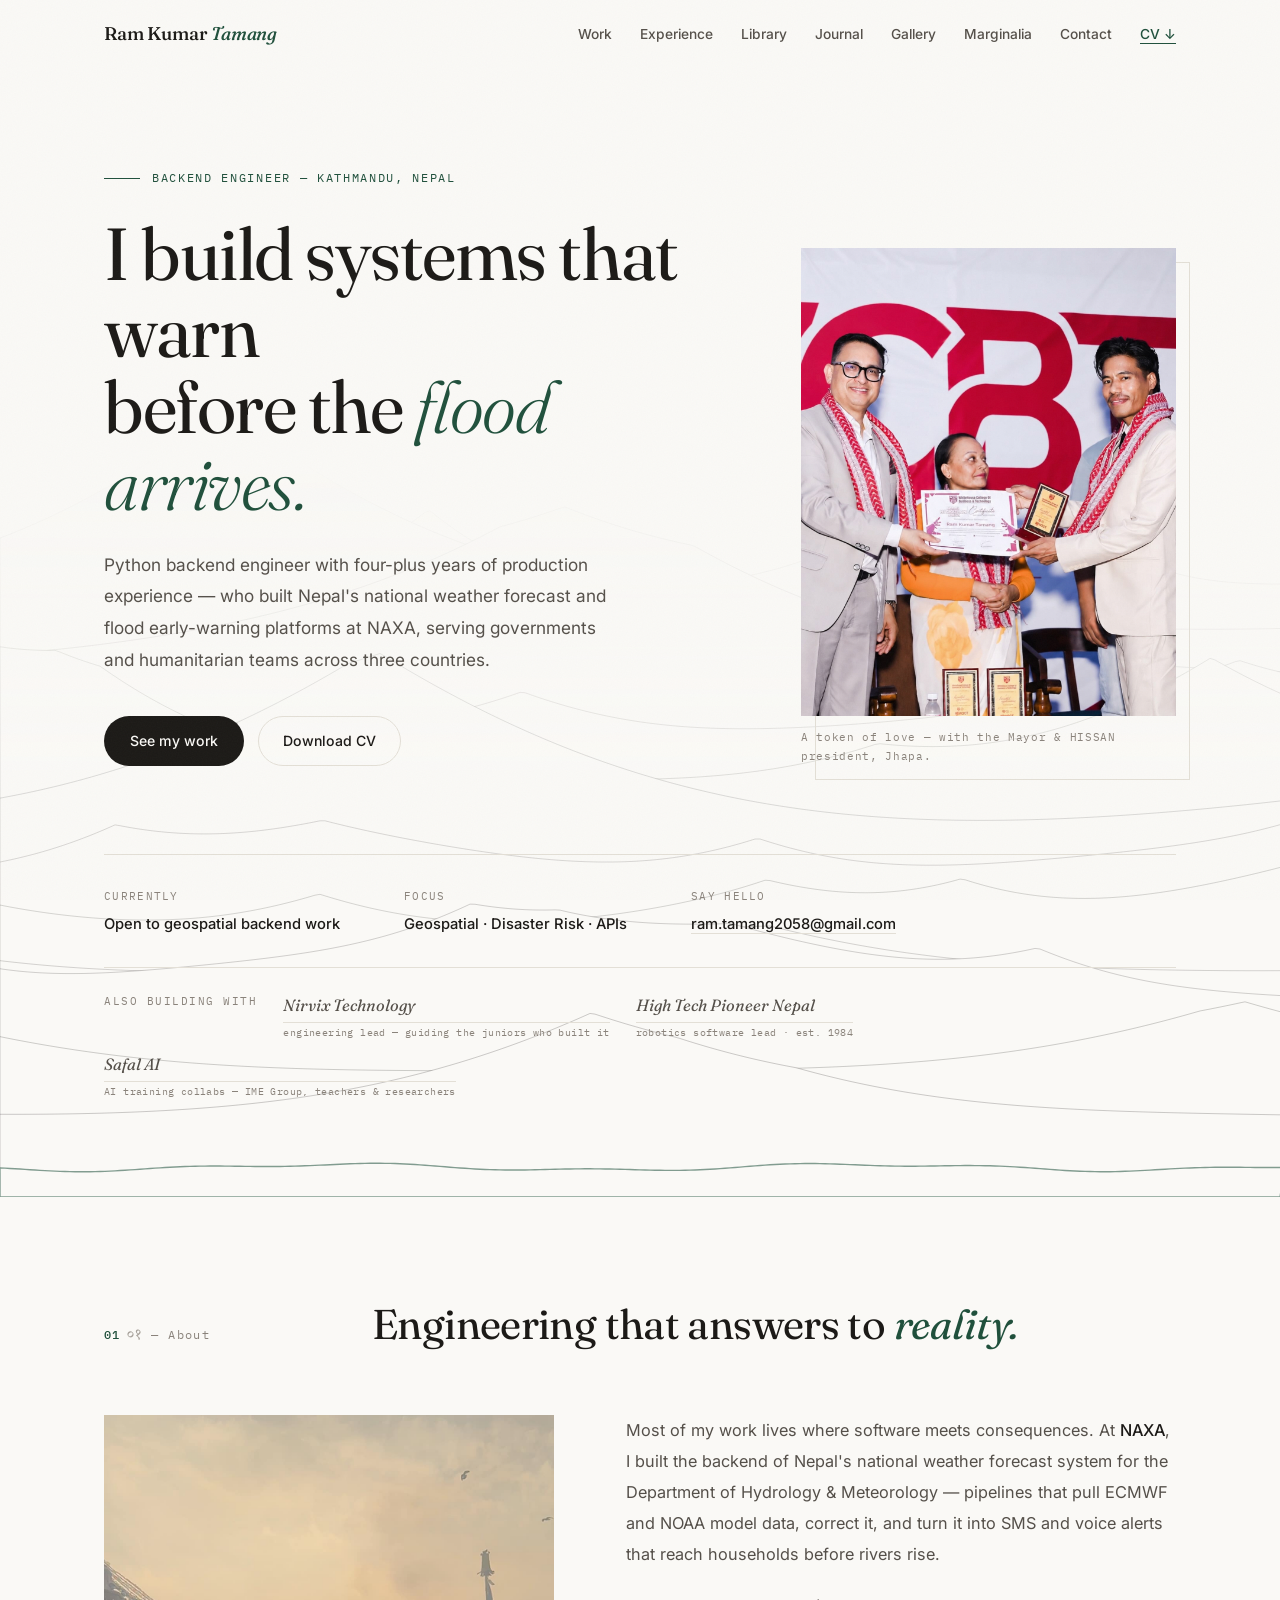
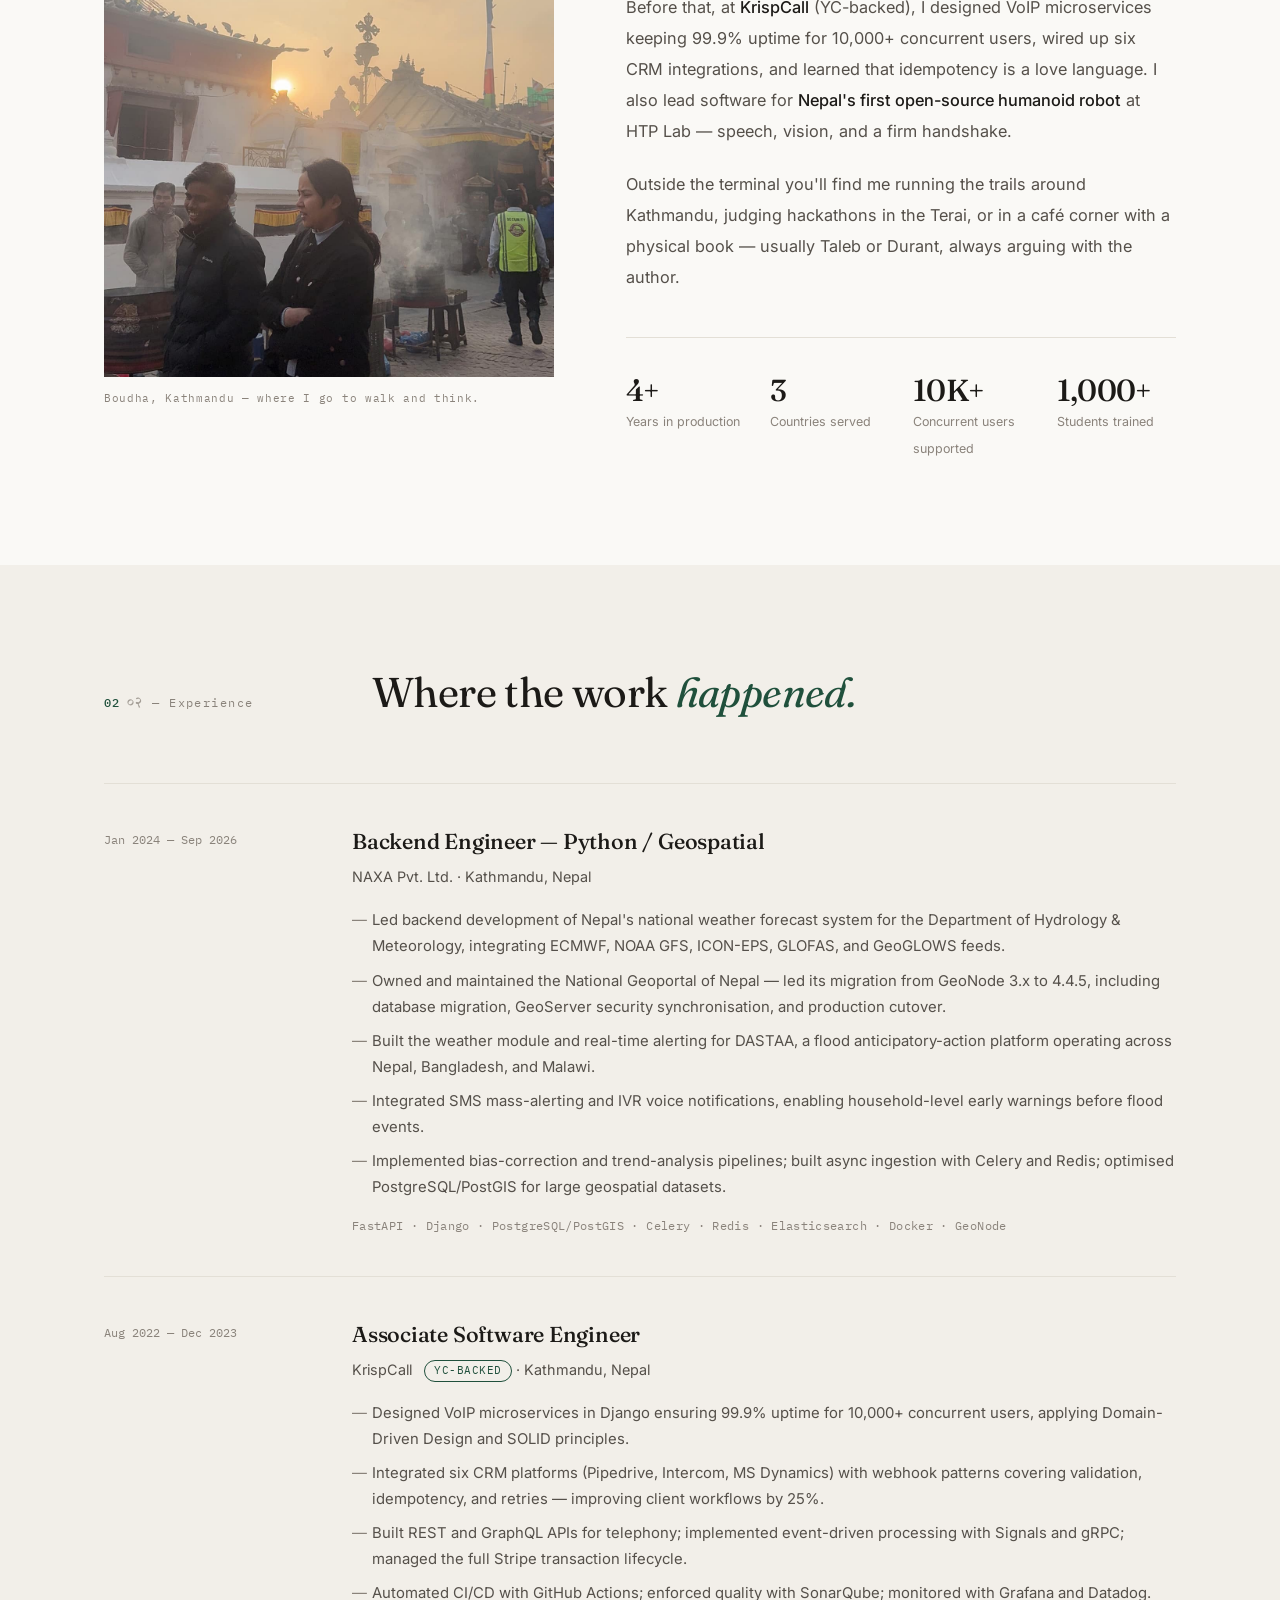
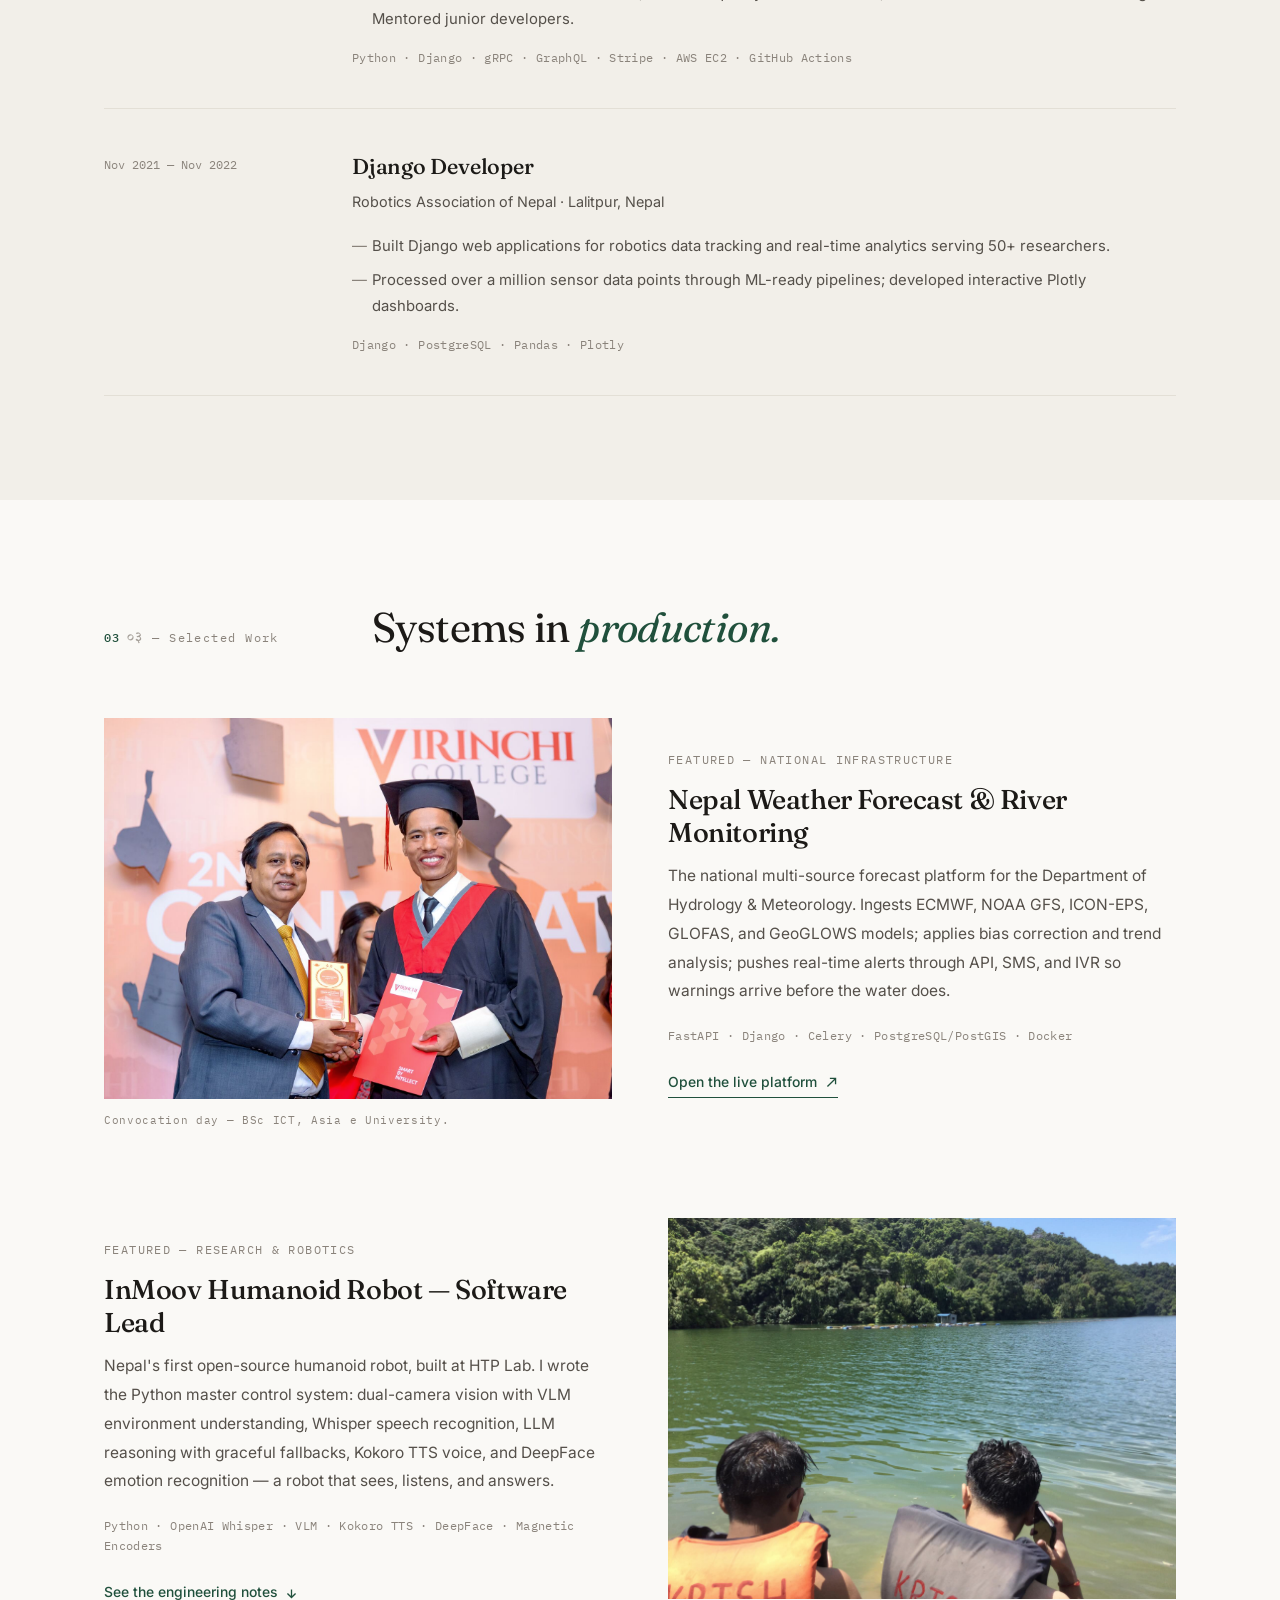
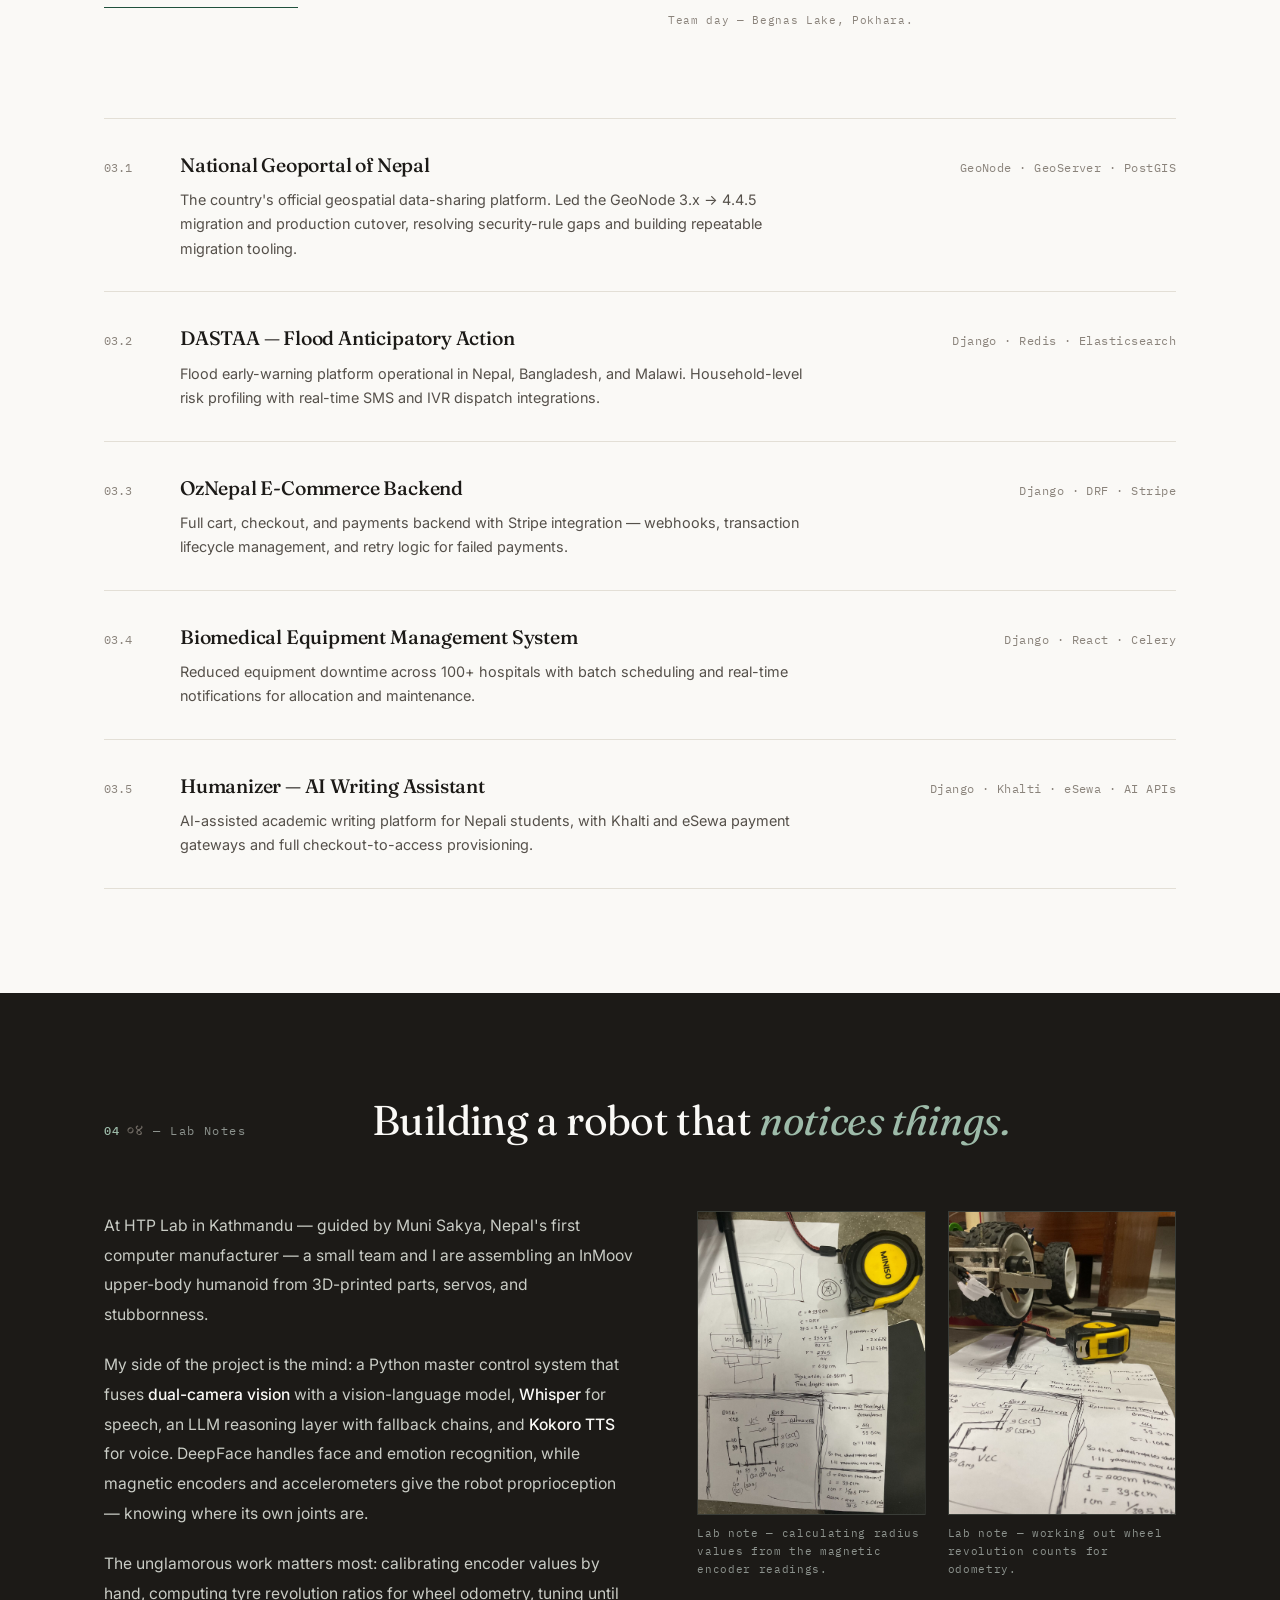
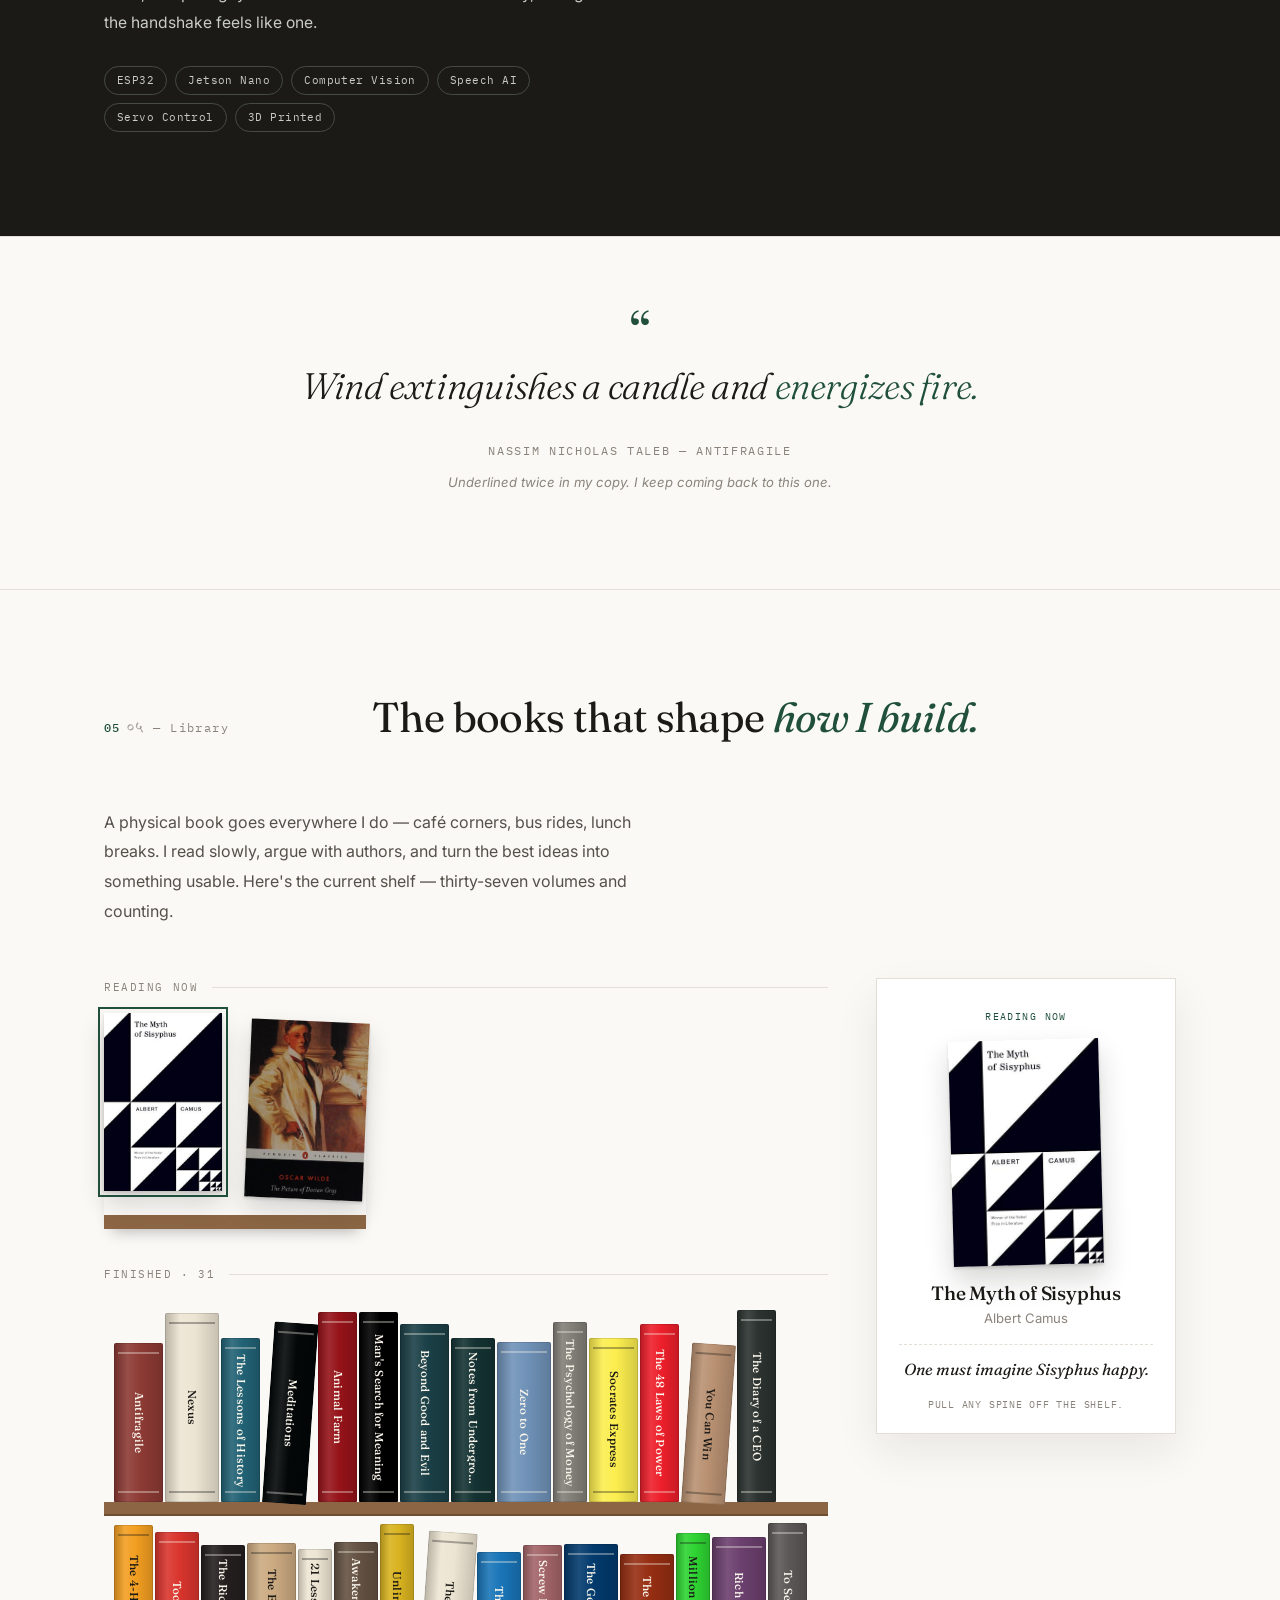
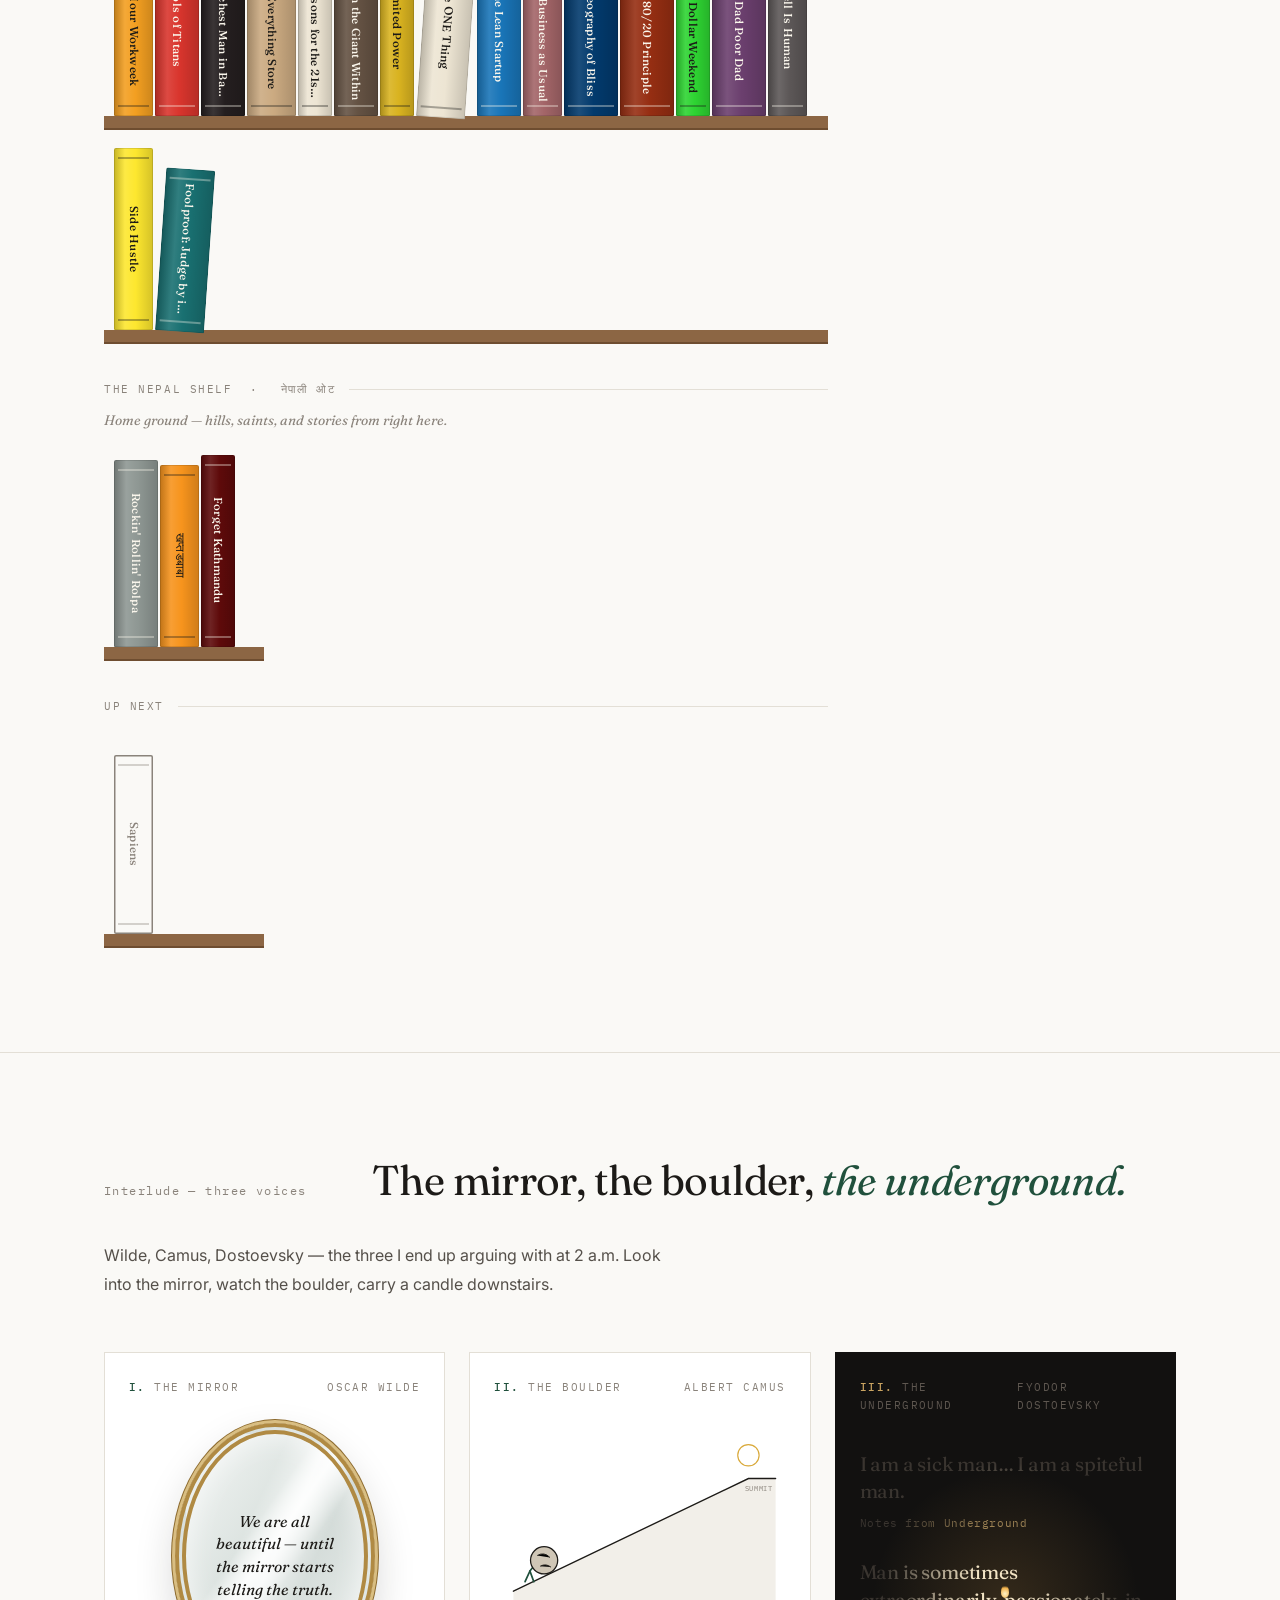
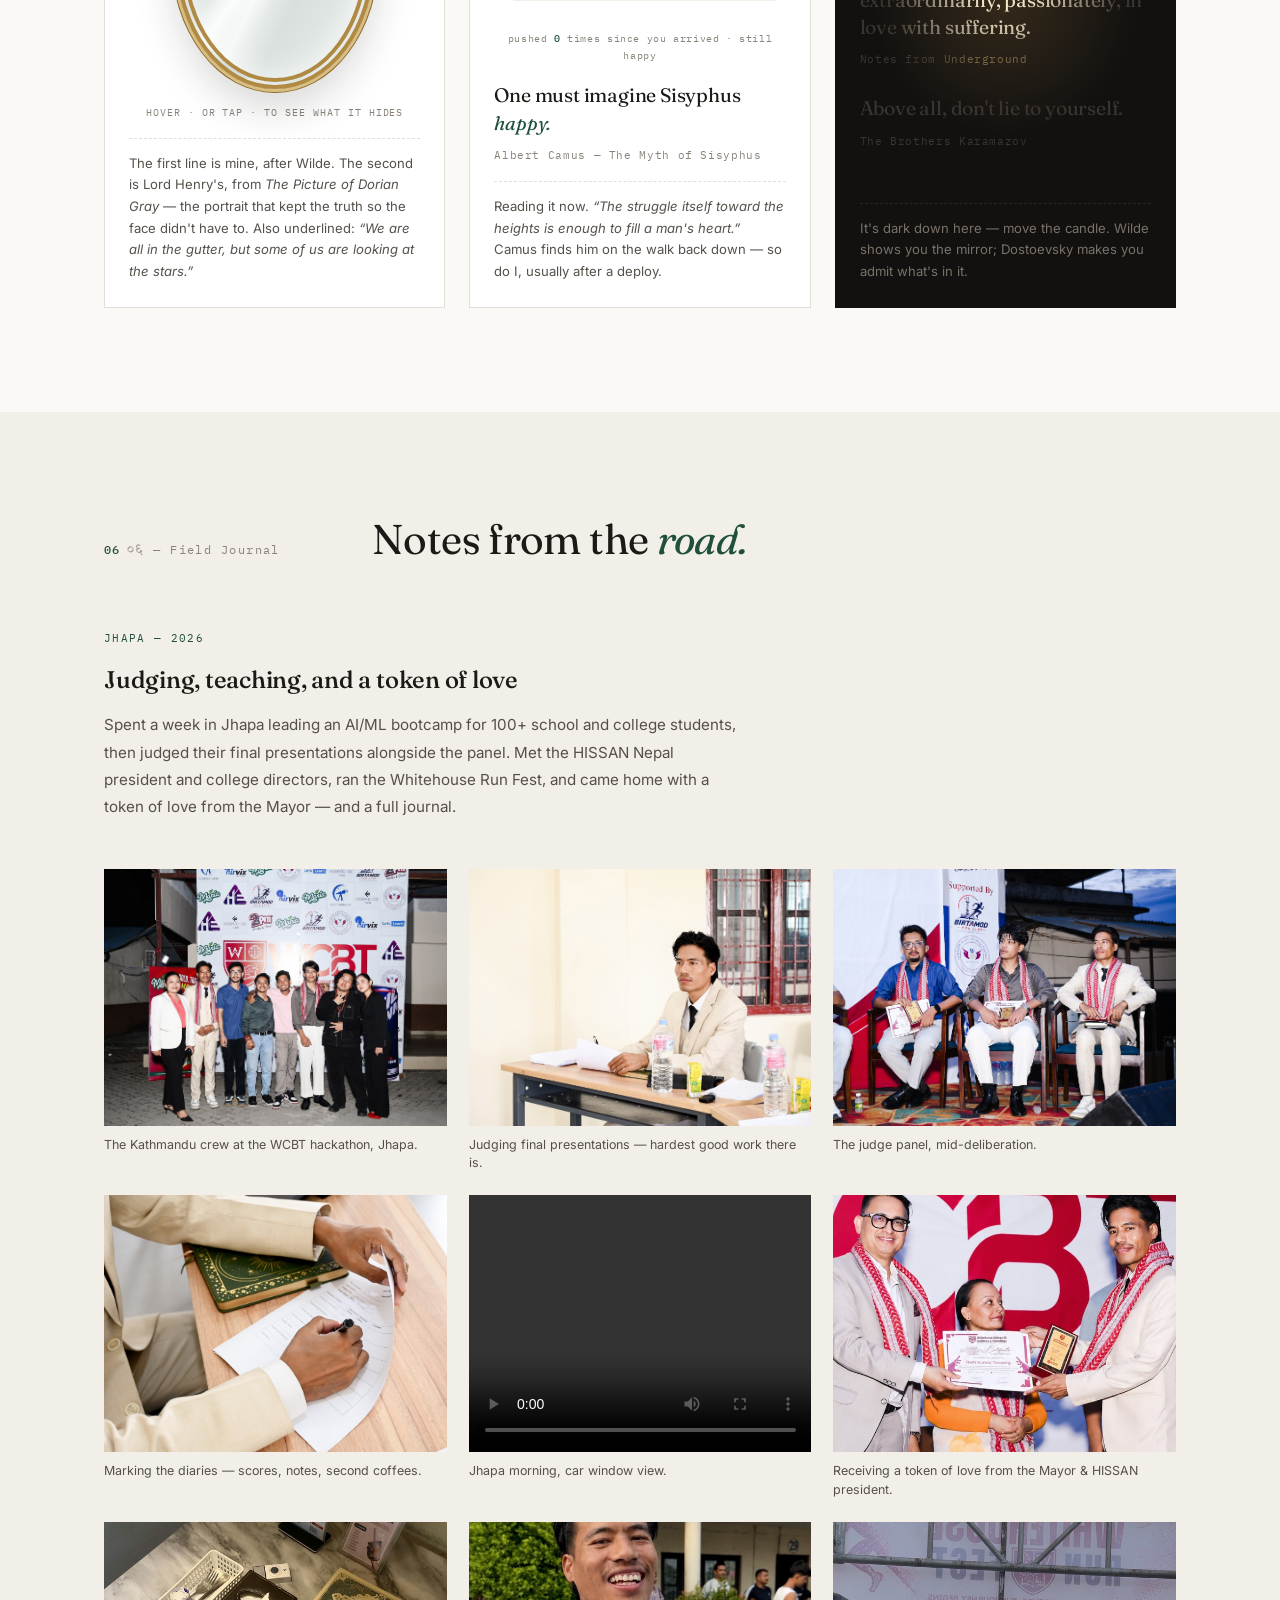
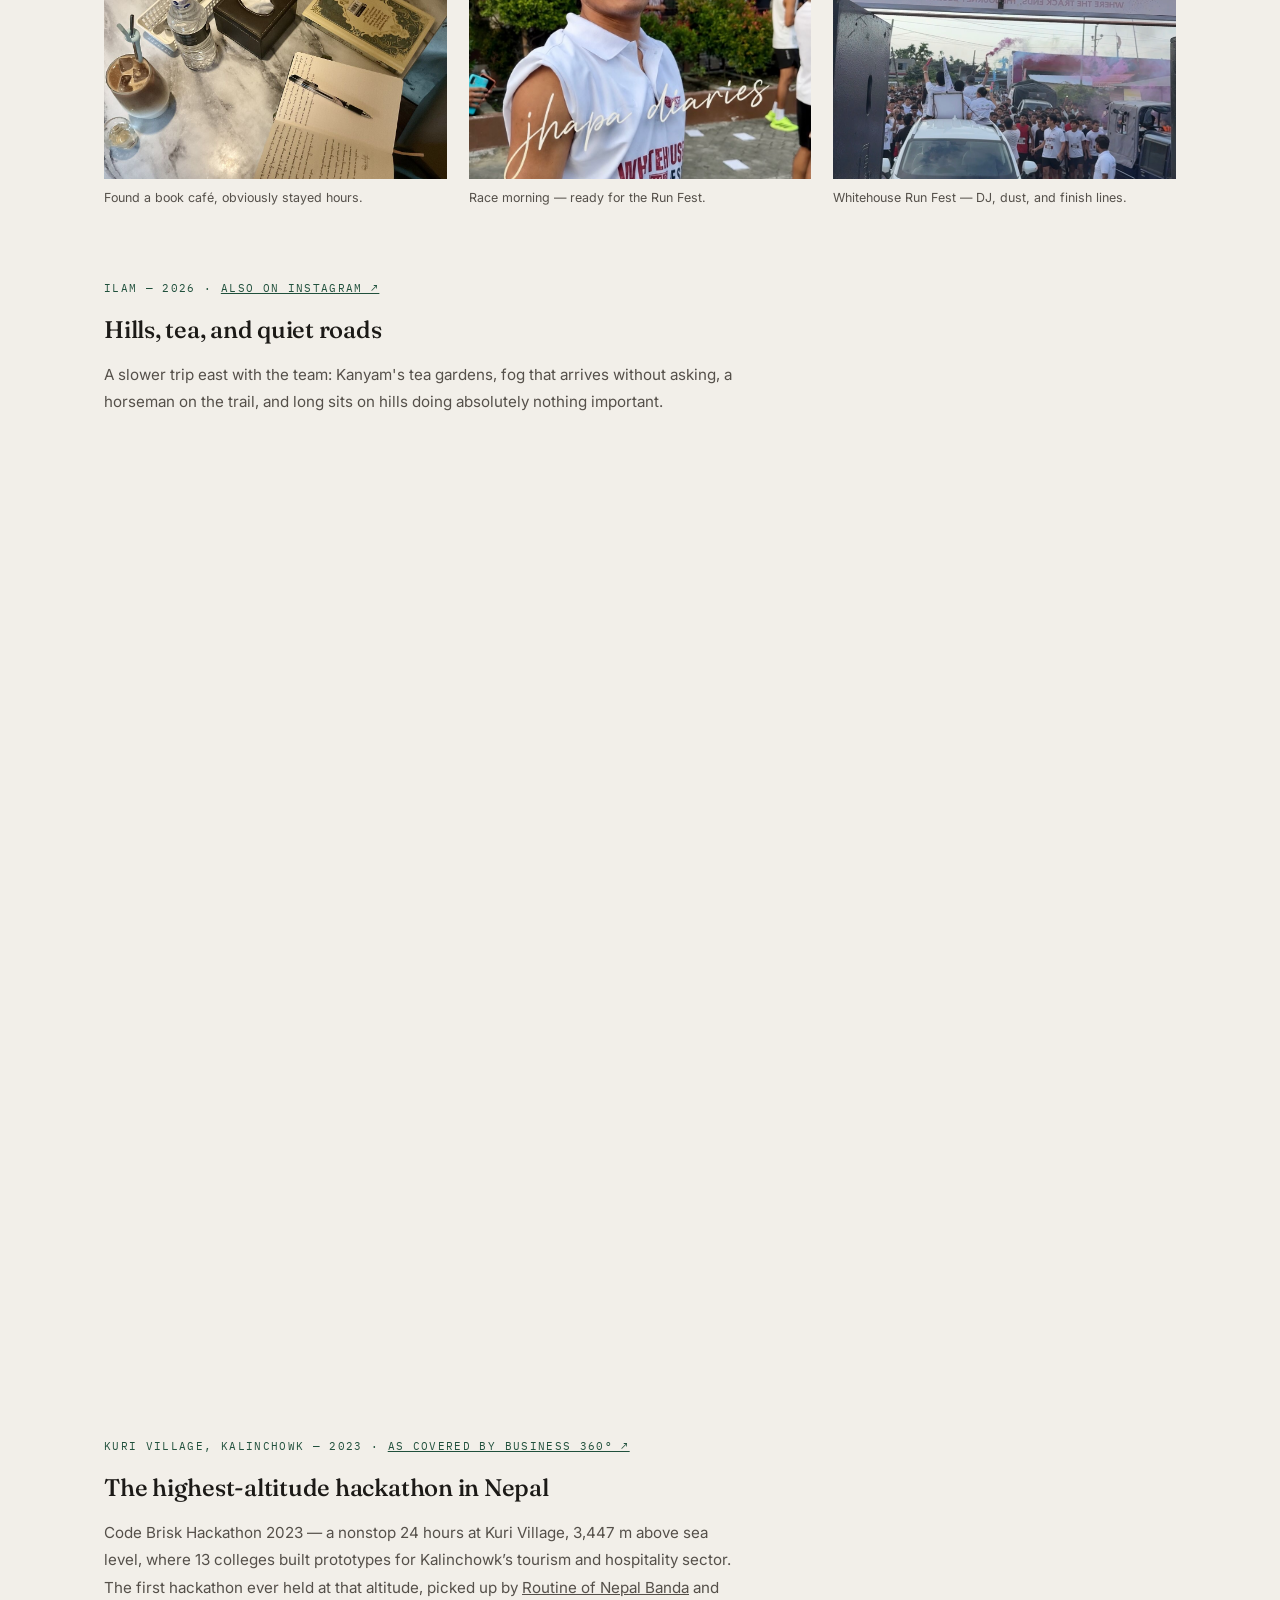
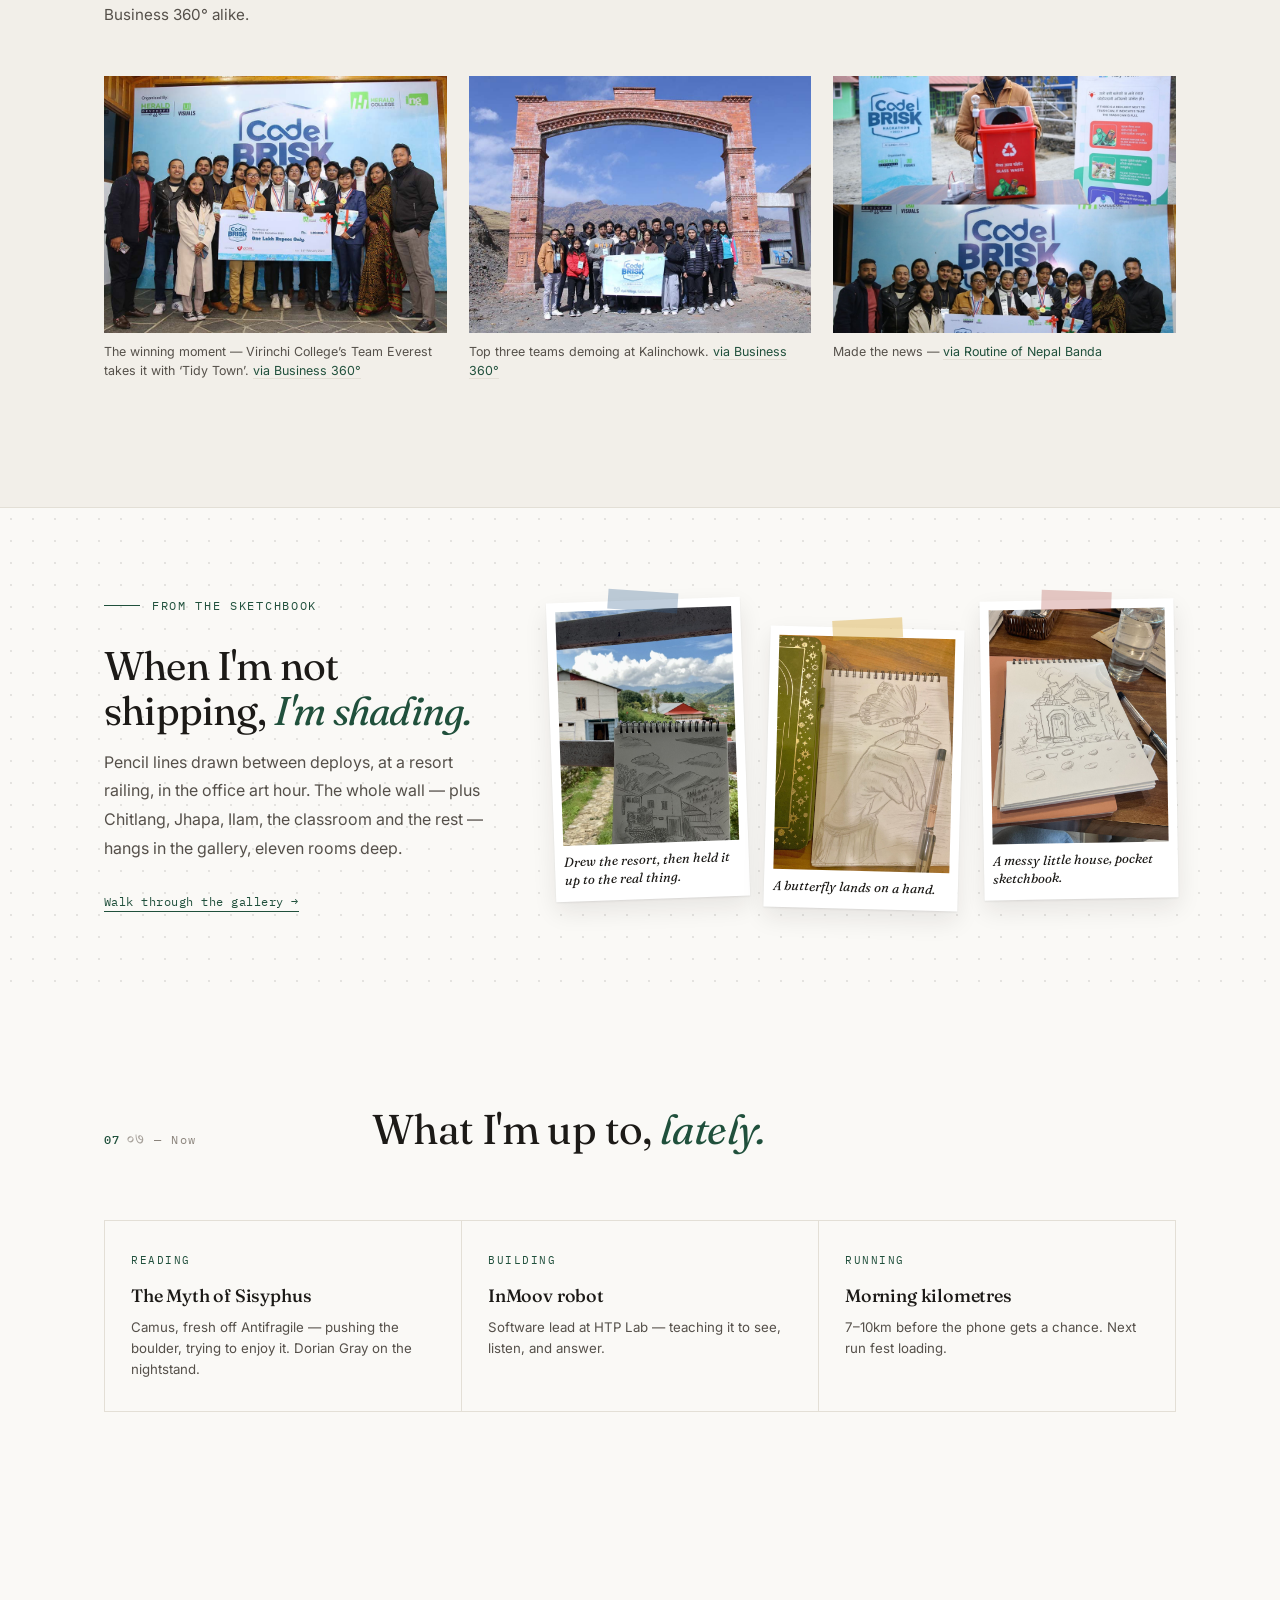
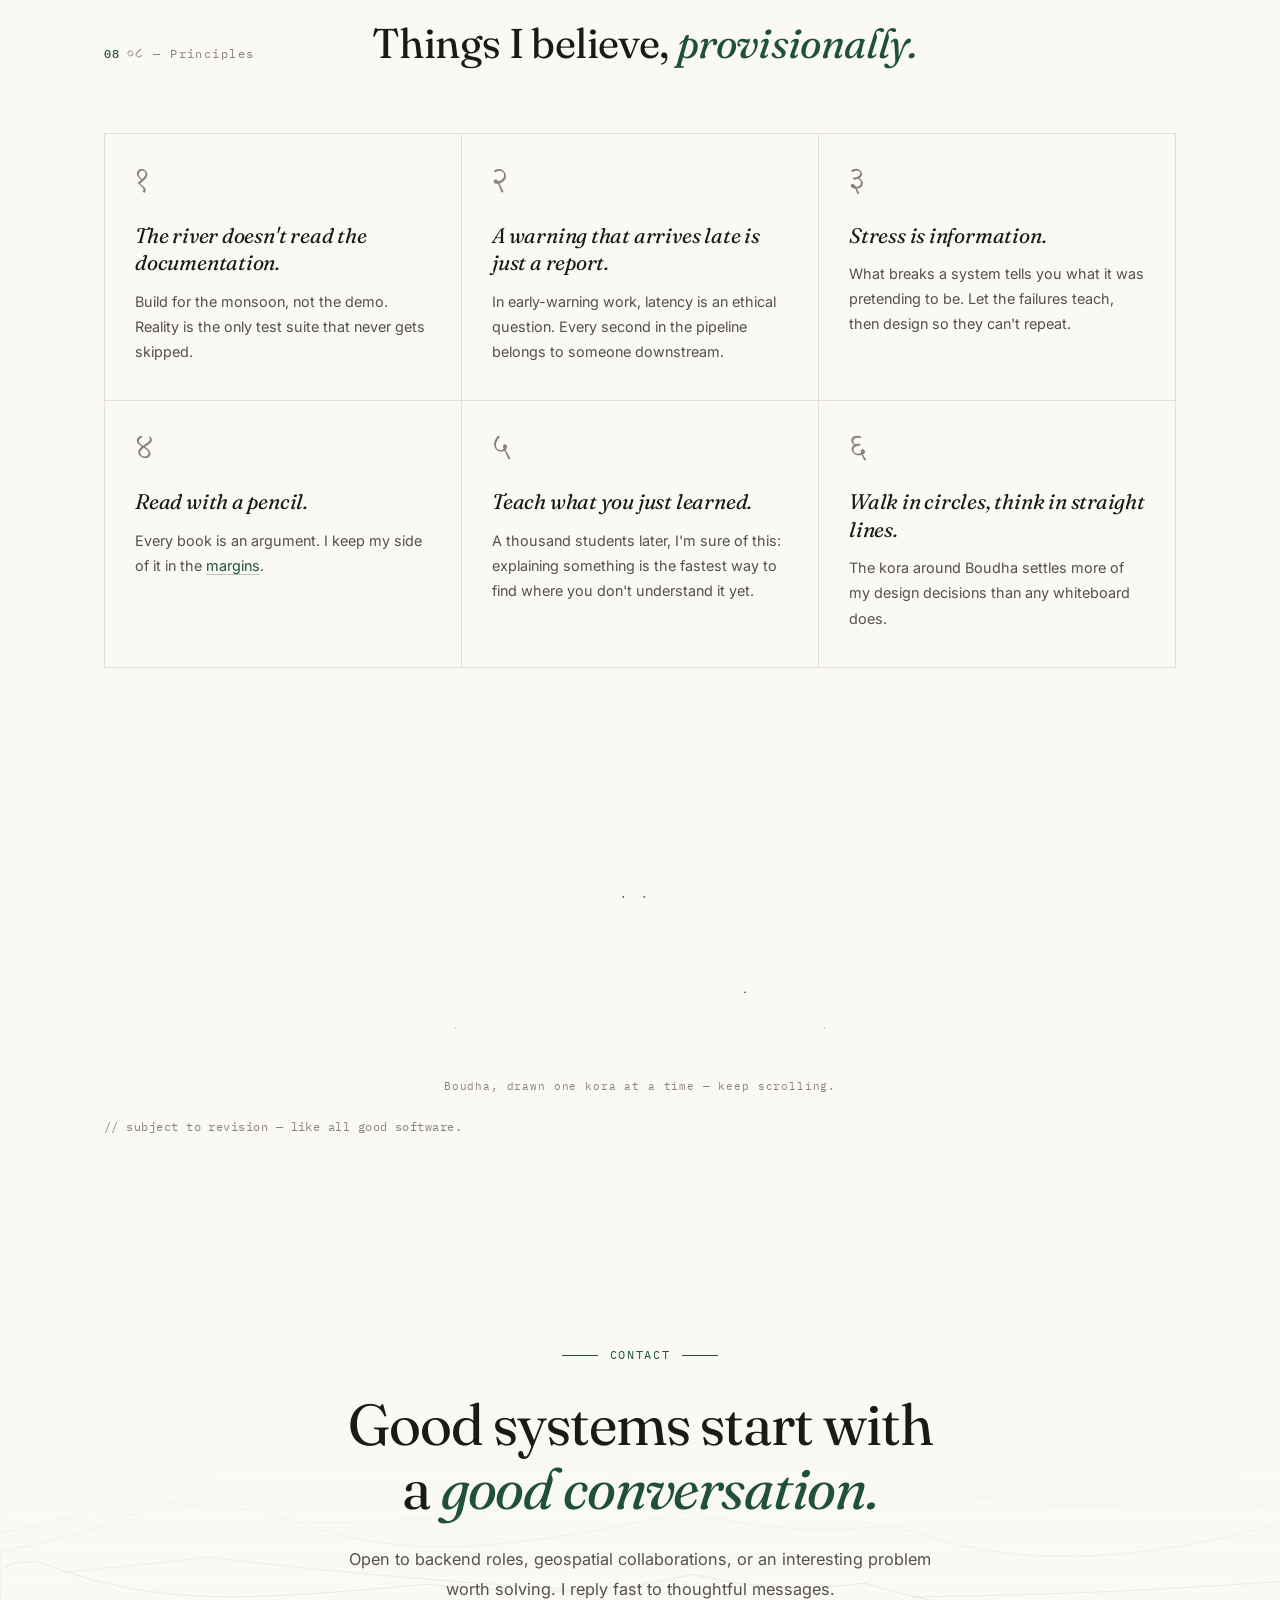
==== commit 39803bd9: "Experience: 4+ years (CV summary, site intro and About facts) Co-Authored-By: Claude Opus 5.5 <norep" ====
--- a/index.html
+++ b/index.html
@@ -889,7 +889,7 @@
                 <div class="kicker li" style="--d:.05s">Backend Engineer — Kathmandu, Nepal</div>
                 <h1 class="display li" style="--d:.15s">I build systems that warn<br>before the <em>flood arrives.</em></h1>
                 <p class="hero-lede li" style="--d:.28s">
-                    Python backend engineer with three years of production experience — who built
+                    Python backend engineer with four-plus years of production experience — who built
                     Nepal's national weather forecast and flood early-warning platforms at NAXA,
                     serving governments and humanitarian teams across three countries.
                 </p>
@@ -959,7 +959,7 @@
                     arguing with the author.
                 </p>
                 <div class="facts">
-                    <div class="fact"><b>3+</b><span>Years in production</span></div>
+                    <div class="fact"><b>4+</b><span>Years in production</span></div>
                     <div class="fact"><b>3</b><span>Countries served</span></div>
                     <div class="fact"><b>10K+</b><span>Concurrent users supported</span></div>
                     <div class="fact"><b>1,000+</b><span>Students trained</span></div>
